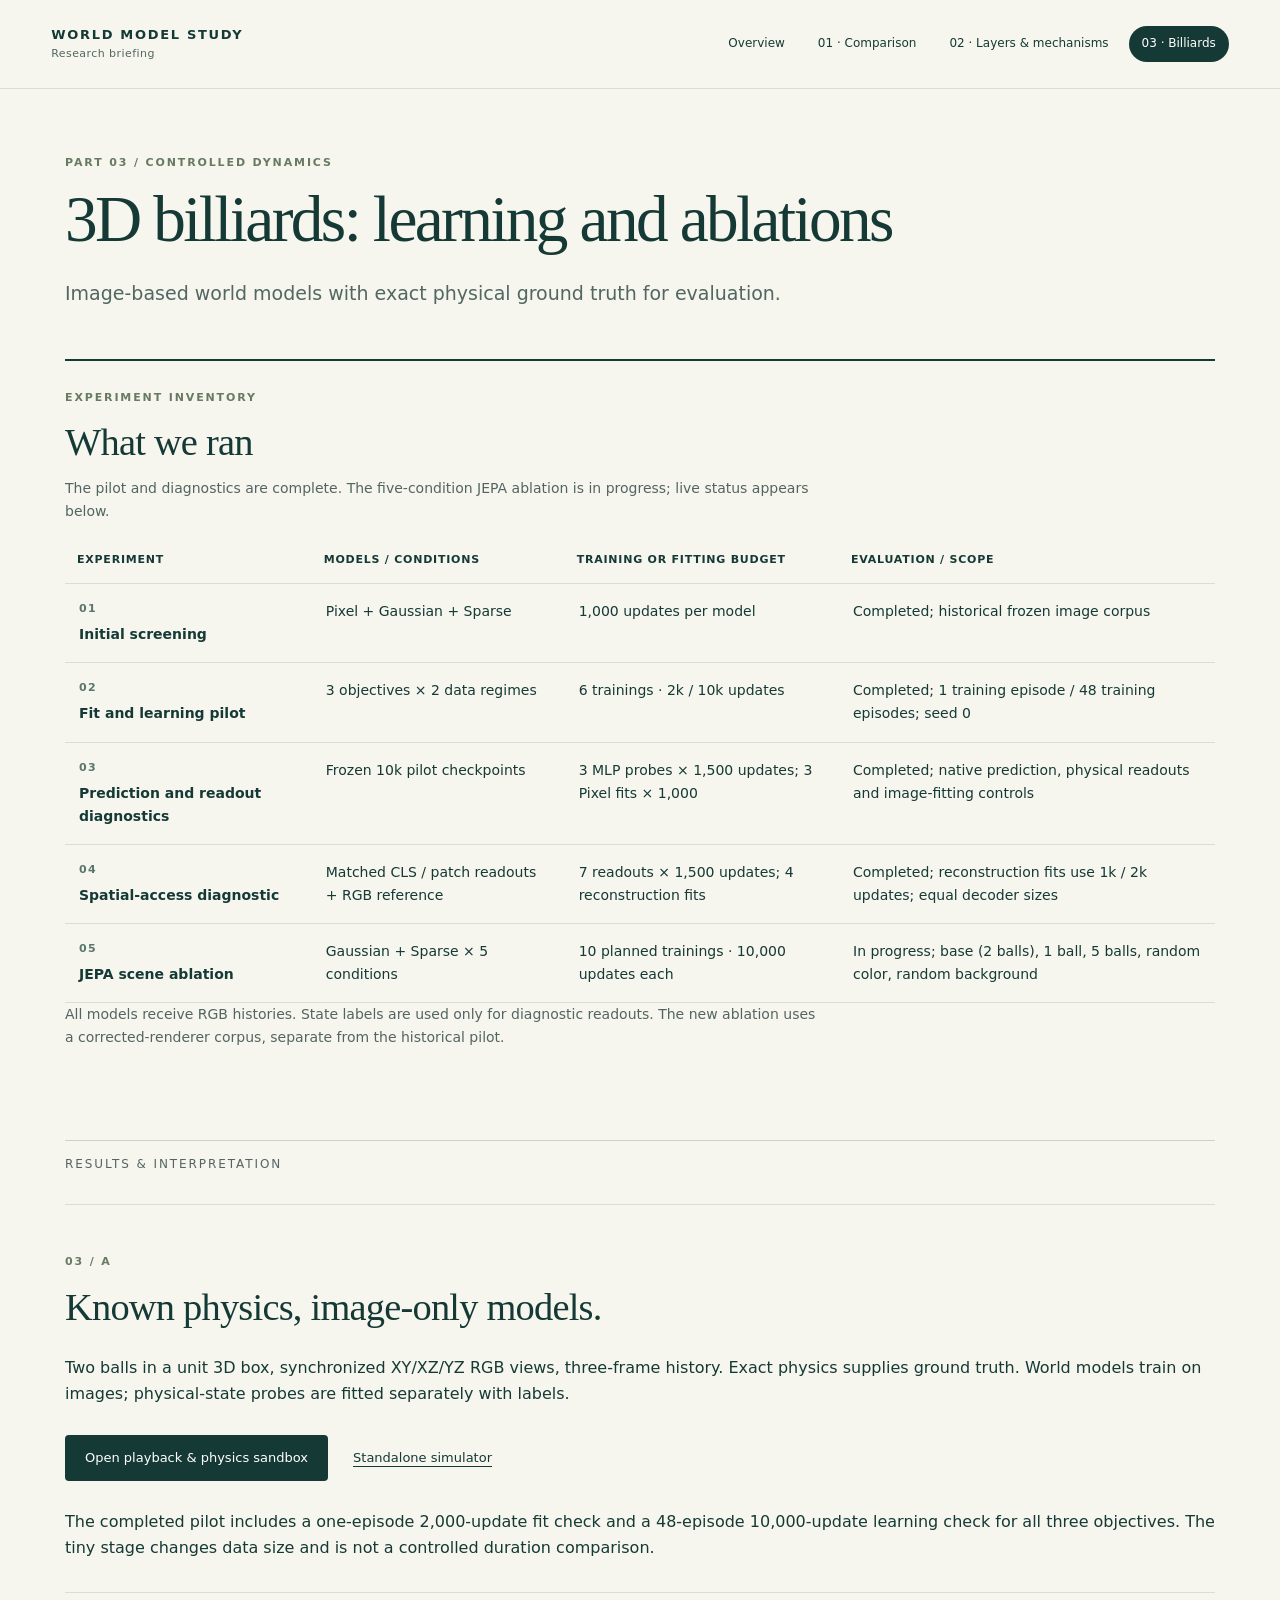
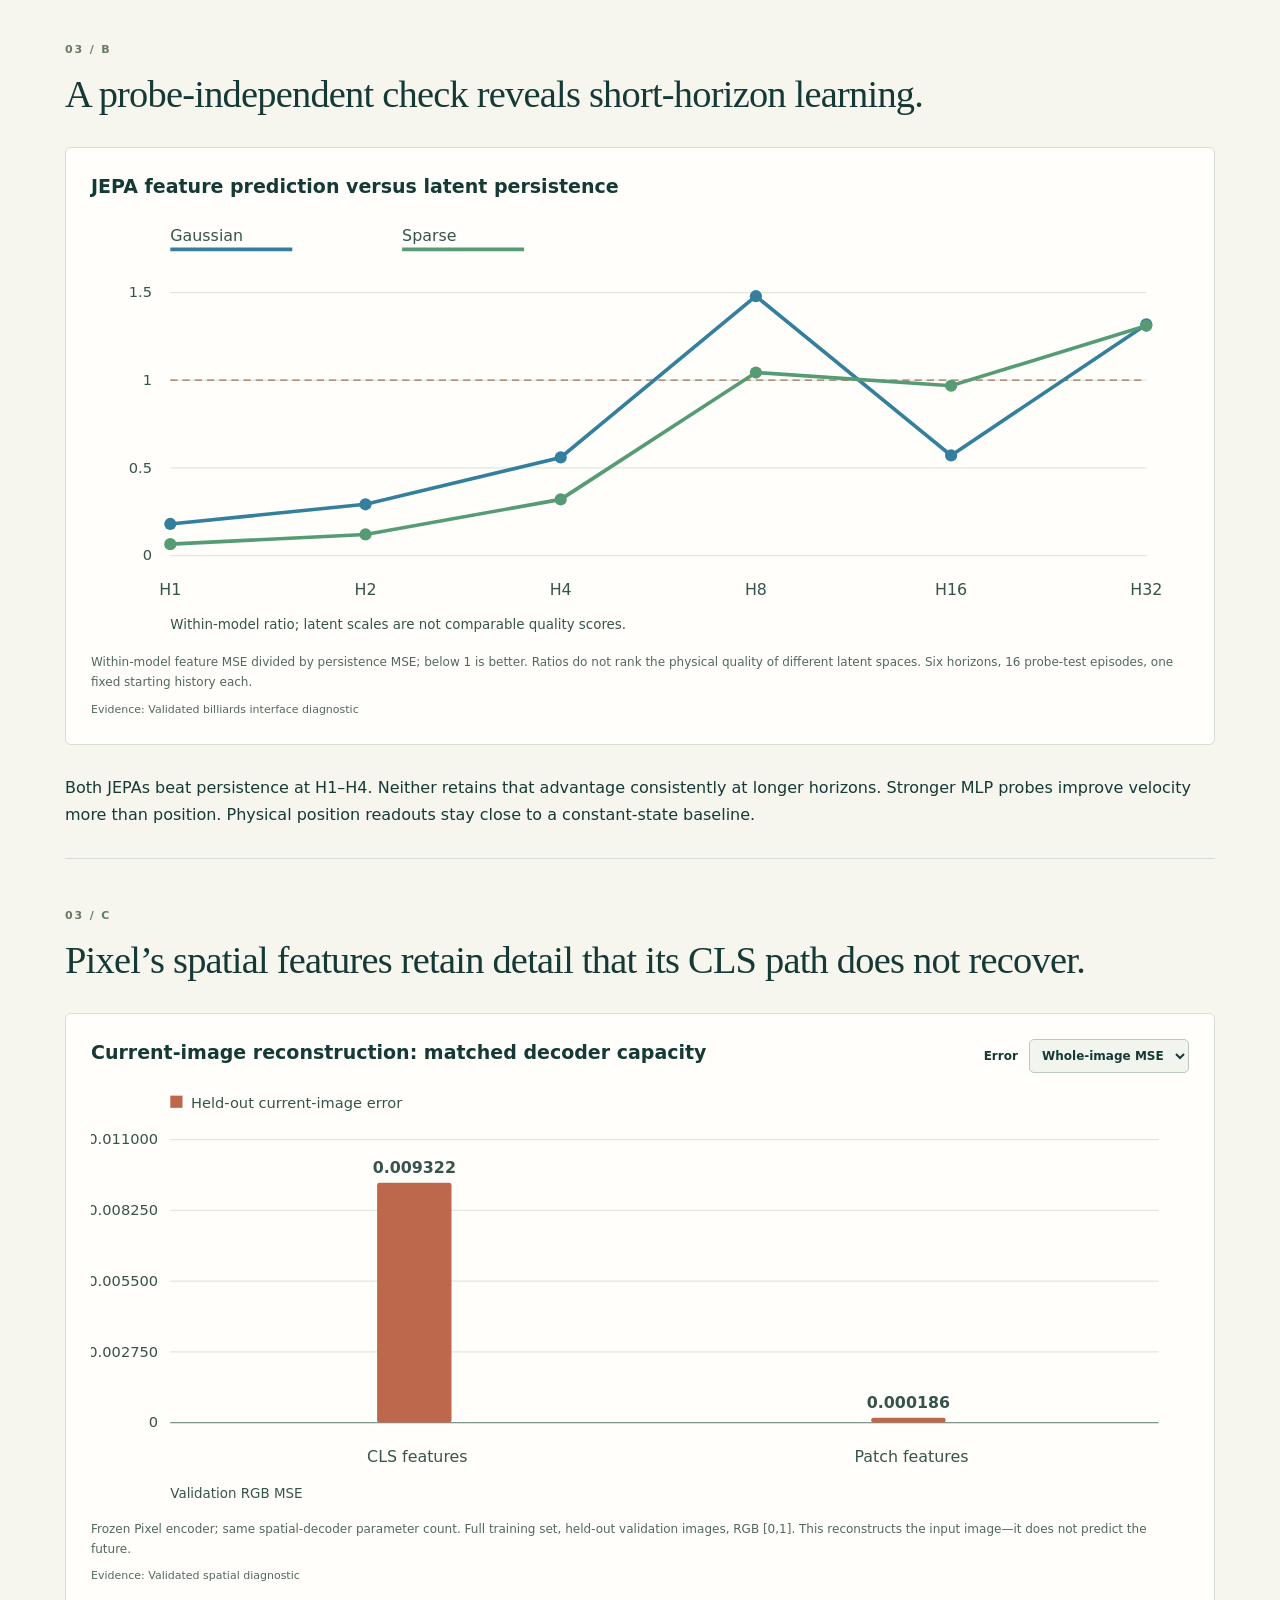
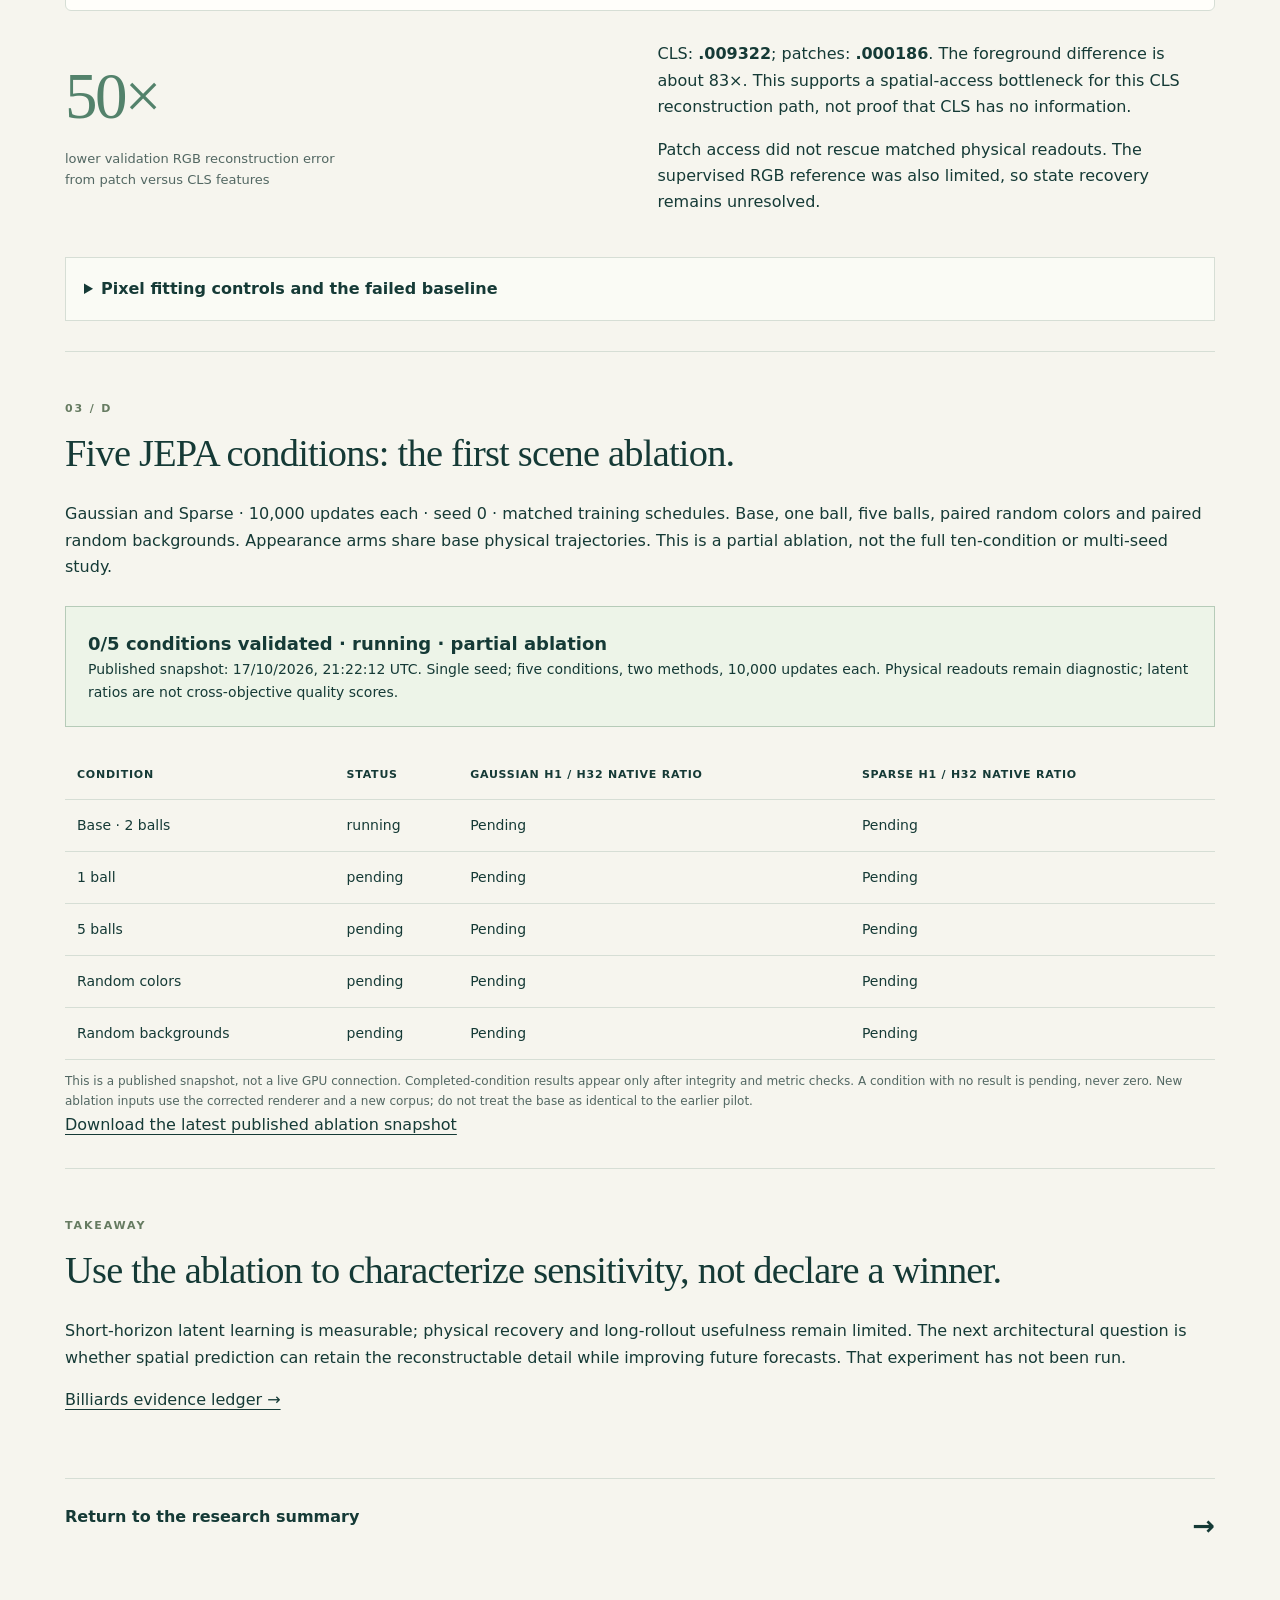
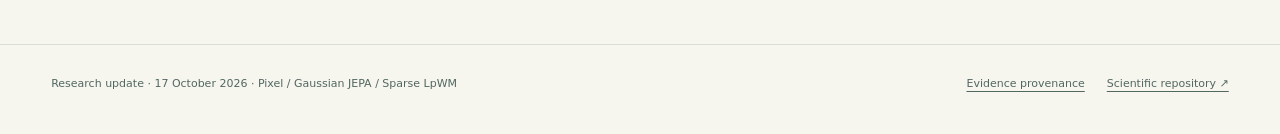
==== billiards.html @ 5312cbe5 "Clarify experiment inventories and open briefing with live physics" ====
<!doctype html><html lang="en"><head><meta charset="utf-8"><meta name="viewport" content="width=device-width,initial-scale=1"><title>3D billiards: learning and ablations · World Models</title><link rel="stylesheet" href="review.css"></head><body data-page="billiards"><a class="skip" href="#main">Skip to content</a><header><a class="wordmark" href="index.html">WORLD MODEL STUDY<span>Research briefing</span></a><nav aria-label="Research chapters"><a data-page="index" href="index.html">Overview</a><a data-page="comparison" href="comparison.html">01 · Comparison</a><a data-page="layers" href="layers.html">02 · Layers & mechanisms</a><a data-page="billiards" href="billiards.html">03 · Billiards</a></nav></header><main id="main"><div class="hero"><p class="eyebrow">Part 03 / controlled dynamics</p><h1>3D billiards: learning and ablations</h1><p class="lead">Image-based world models with exact physical ground truth for evaluation.</p></div><section class="run-inventory" aria-label="Experiment inventory"><p class="eyebrow">Experiment inventory</p><h2>What we ran</h2><p class="inventory-note">The pilot and diagnostics are complete. The five-condition JEPA ablation is in progress; live status appears below.</p><div class="table-wrap"><table><thead><tr><th>Experiment</th><th>Models / conditions</th><th>Training or fitting budget</th><th>Evaluation / scope</th></tr></thead><tbody><tr><th scope="row"><span class="run-number">01</span>Initial screening</th><td>Pixel + Gaussian + Sparse</td><td>1,000 updates per model</td><td>Completed; historical frozen image corpus</td></tr><tr><th scope="row"><span class="run-number">02</span>Fit and learning pilot</th><td>3 objectives × 2 data regimes</td><td>6 trainings · 2k / 10k updates</td><td>Completed; 1 training episode / 48 training episodes; seed 0</td></tr><tr><th scope="row"><span class="run-number">03</span>Prediction and readout diagnostics</th><td>Frozen 10k pilot checkpoints</td><td>3 MLP probes × 1,500 updates; 3 Pixel fits × 1,000</td><td>Completed; native prediction, physical readouts and image-fitting controls</td></tr><tr><th scope="row"><span class="run-number">04</span>Spatial-access diagnostic</th><td>Matched CLS / patch readouts + RGB reference</td><td>7 readouts × 1,500 updates; 4 reconstruction fits</td><td>Completed; reconstruction fits use 1k / 2k updates; equal decoder sizes</td></tr><tr><th scope="row"><span class="run-number">05</span>JEPA scene ablation</th><td>Gaussian + Sparse × 5 conditions</td><td>10 planned trainings · 10,000 updates each</td><td>In progress; base (2 balls), 1 ball, 5 balls, random color, random background</td></tr></tbody></table></div><p class="inventory-note">All models receive RGB histories. State labels are used only for diagnostic readouts. The new ablation uses a corrected-renderer corpus, separate from the historical pilot.</p></section><div class="results-divider"><span>Results & interpretation</span></div><section class="chapter-section"><p class="eyebrow">03 / A</p><h2>Known physics, image-only models.</h2><p>Two balls in a unit 3D box, synchronized XY/XZ/YZ RGB views, three-frame history. Exact physics supplies ground truth. World models train on images; physical-state probes are fitted separately with labels.</p><div class="actions"><a class="button" href="research.html">Open playback & physics sandbox</a><a href="simulator.html">Standalone simulator</a></div><p>The completed pilot includes a one-episode 2,000-update fit check and a 48-episode 10,000-update learning check for all three objectives. The tiny stage changes data size and is not a controlled duration comparison.</p></section><section class="chapter-section"><p class="eyebrow">03 / B</p><h2>A probe-independent check reveals short-horizon learning.</h2><article class="chart-card"><div class="chart-heading"><h3>JEPA feature prediction versus latent persistence</h3></div><div id="native" class="chart" aria-live="polite"></div><p class="caption">Within-model feature MSE divided by persistence MSE; below 1 is better. Ratios do not rank the physical quality of different latent spaces. Six horizons, 16 probe-test episodes, one fixed starting history each.</p><p class="source">Evidence: Validated billiards interface diagnostic</p></article><p>Both JEPAs beat persistence at H1–H4. Neither retains that advantage consistently at longer horizons. Stronger MLP probes improve velocity more than position. Physical position readouts stay close to a constant-state baseline.</p></section><section class="chapter-section"><p class="eyebrow">03 / C</p><h2>Pixel’s spatial features retain detail that its CLS path does not recover.</h2><article class="chart-card"><div class="chart-heading"><h3>Current-image reconstruction: matched decoder capacity</h3><label>Error <select id="recon-metric"><option value="mse">Whole-image MSE</option><option value="foreground_mse">Foreground MSE</option></select></label></div><div id="reconstruction" class="chart" aria-live="polite"></div><p class="caption">Frozen Pixel encoder; same spatial-decoder parameter count. Full training set, held-out validation images, RGB [0,1]. This reconstructs the input image—it does not predict the future.</p><p class="source">Evidence: Validated spatial diagnostic</p></article><div class="split"><div class="stat"><strong>50×</strong><span>lower validation RGB reconstruction error from patch versus CLS features</span></div><div><p>CLS: <strong>.009322</strong>; patches: <strong>.000186</strong>. The foreground difference is about 83×. This supports a spatial-access bottleneck for this CLS reconstruction path, not proof that CLS has no information.</p><p>Patch access did not rescue matched physical readouts. The supervised RGB reference was also limited, so state recovery remains unresolved.</p></div></div><details><summary>Pixel fitting controls and the failed baseline</summary><p>At 10k updates, future-image MSE .009202 is about10.7× persistence (.000864). On16 fixed training windows, further end-to-end fitting reaches .003368, decoder-only .007142, and free-code+decoder .003408; persistence is .000652. Those fitting controls are memorization diagnostics, not held-out improvements.</p></details></section><section class="chapter-section"><p class="eyebrow">03 / D</p><h2>Five JEPA conditions: the first scene ablation.</h2><p>Gaussian and Sparse · 10,000 updates each · seed 0 · matched training schedules. Base, one ball, five balls, paired random colors and paired random backgrounds. Appearance arms share base physical trajectories. This is a partial ablation, not the full ten-condition or multi-seed study.</p><div class="run-status" id="run-status">Loading saved run status…</div><div id="ablation-results"></div><p class="caption">This is a published snapshot, not a live GPU connection. Completed-condition results appear only after integrity and metric checks. A condition with no result is pending, never zero. New ablation inputs use the corrected renderer and a new corpus; do not treat the base as identical to the earlier pilot.</p><a href="results/jepa-priority.json">Download the latest published ablation snapshot</a></section><section class="chapter-section"><p class="eyebrow">Takeaway</p><h2>Use the ablation to characterize sensitivity, not declare a winner.</h2><p>Short-horizon latent learning is measurable; physical recovery and long-rollout usefulness remain limited. The next architectural question is whether spatial prediction can retain the reconstructable detail while improving future forecasts. That experiment has not been run.</p><a href="evidence.html#billiards">Billiards evidence ledger →</a></section><a class="next" href="index.html">Return to the research summary <span>→</span></a></main><footer><p>Research update · 17 October 2026 · Pixel / Gaussian JEPA / Sparse LpWM</p><a href="review-data/provenance.json">Evidence provenance</a><a href="https://github.com/henry550xz/jepa-worldmodel-comparison">Scientific repository ↗</a></footer><script type="module" src="review.mjs"></script></body></html>
---- review.css ----
:root{--paper:#f6f5ee;--ink:#153a36;--muted:#526762;--line:#d6ded5;--pixel:#bd674c;--gaussian:#347f9e;--sparse:#579b75;--card:#fffefa}*{box-sizing:border-box}body{margin:0;background:var(--paper);color:var(--ink);font:16px/1.65 system-ui,-apple-system,BlinkMacSystemFont,"Segoe UI",sans-serif}a{color:inherit;text-underline-offset:4px}header{display:flex;gap:25px;align-items:center;justify-content:space-between;padding:24px max(4vw,20px);border-bottom:1px solid var(--line)}.wordmark{font-size:13px;letter-spacing:.13em;font-weight:800;text-decoration:none}.wordmark span{display:block;font-weight:400;font-size:11px;letter-spacing:.04em;color:var(--muted)}nav{display:flex;gap:7px;flex-wrap:wrap}nav a{font-size:12px;text-decoration:none;border-radius:30px;padding:8px 13px}nav a[aria-current=page]{background:var(--ink);color:white}main{max-width:1220px;margin:auto;padding:0 35px 70px}.hero{padding:65px 0 35px;max-width:1040px}.eyebrow{font-size:11px;font-weight:750;letter-spacing:.17em;text-transform:uppercase;color:#667b61;margin-bottom:12px}h1,h2,h3,p{margin-top:0}h1{font:500 clamp(37px,5.1vw,69px)/1.08 Georgia,serif;letter-spacing:-.04em;margin-bottom:24px}h1 em{font-weight:400;color:#54816a}h2{font:500 clamp(28px,3vw,39px)/1.2 Georgia,serif;letter-spacing:-.02em;margin-bottom:25px}h3{font-size:19px;line-height:1.4}.lead{font-size:19px;color:var(--muted);max-width:820px}.thesis{background:var(--ink);color:#edf3e8;padding:30px 36px;border-radius:5px;display:grid;grid-template-columns:155px 1fr;gap:20px}.thesis span{font-size:11px;text-transform:uppercase;letter-spacing:.14em;padding-top:8px}.thesis p{font:28px/1.35 Georgia,serif;margin:0}.findings,.chapter-grid{display:grid;grid-template-columns:repeat(3,1fr);gap:22px;margin:32px 0}.finding{border-top:2px solid #a7bdab;padding-top:20px}.finding>span{font-size:11px;color:#73927c}.finding h3{margin:12px 0}.finding p{font-size:14px;color:var(--muted)}.chapter-section{padding-top:48px;margin-top:30px;border-top:1px solid var(--line)}.chapter-card{display:flex;flex-direction:column;text-decoration:none;padding:26px;border:1px solid var(--line);background:var(--card);border-radius:5px;transition:transform .15s}.chapter-card:hover{transform:translateY(-4px);border-color:#85a68c}.chapter-card b{font:42px Georgia,serif;color:#9ab09b;margin-bottom:22px}.chapter-card p{font-size:14px;color:var(--muted)}.chapter-card span{font-size:12px;font-weight:650;margin-top:auto}.split{display:grid;grid-template-columns:1fr 1fr;gap:35px}.split>div{min-width:0}.chart-card{margin:30px 0;padding:25px;background:var(--card);border:1px solid var(--line);border-radius:6px}.chart-heading{display:flex;gap:20px;justify-content:space-between;align-items:flex-start;flex-wrap:wrap}.chart-heading h3{margin-bottom:15px;max-width:650px}.chart{width:100%;overflow:auto}.chart svg{display:block;width:100%;min-width:480px;height:auto}.chart svg text{font-family:system-ui,sans-serif;fill:#36544c}.chart svg .grid{stroke:#e2e7df;stroke-width:1}.caption,figcaption{font-size:12px;color:var(--muted);margin:12px 0 0}.source{font-size:11px;color:var(--muted);margin:8px 0 0}label{font-size:12px;font-weight:600}select{font:inherit;background:#f1f5ee;border:1px solid #bacbbd;border-radius:5px;padding:8px;max-width:100%;margin-left:7px;color:var(--ink)}.boundary{padding:20px 23px;background:#eeeee0;border-left:3px solid #b8a06d;font-size:14px;margin:25px 0}.table-wrap{overflow:auto}table{width:100%;border-collapse:collapse;font-size:14px}th,td{padding:14px 12px;border-bottom:1px solid var(--line);text-align:left;vertical-align:top}th{font-size:11px;text-transform:uppercase;letter-spacing:.07em}.stat{padding:20px 0}.stat strong{display:block;font:65px/1.1 Georgia,serif;letter-spacing:-.04em;color:#53826b}.stat span{display:block;font-size:13px;color:var(--muted);max-width:280px;margin-top:15px}.actions{display:flex;gap:25px;flex-wrap:wrap;align-items:center;margin:28px 0;font-size:13px}.button{background:var(--ink);color:white;padding:12px 20px;border-radius:4px;text-decoration:none}figure{margin:25px 0}figure img{max-width:100%;height:auto;background:white;border:1px solid var(--line)}details{margin:25px 0;border:1px solid var(--line);padding:18px;background:#fafbf5}summary{cursor:pointer;font-weight:650}details p{margin:16px 0 0}.run-status{padding:22px;border:1px solid #b6cbb8;background:#edf4e8;margin:25px 0;font-size:14px}.run-status strong{display:block;font-size:18px}.next{margin-top:65px;padding:25px 0;border-top:1px solid var(--line);display:flex;justify-content:space-between;text-decoration:none;font-weight:650}.next span{font-size:27px}footer{padding:30px max(4vw,20px);border-top:1px solid var(--line);display:flex;flex-wrap:wrap;gap:22px;font-size:11px;color:var(--muted)}footer p{margin-right:auto}.skip{position:absolute;left:-1000px}.skip:focus{left:10px;top:10px;background:white;padding:10px;z-index:5}:focus-visible{outline:3px solid #d79d51;outline-offset:4px}.script{max-width:850px}.script blockquote{font:20px/1.7 Georgia,serif;margin:22px 0;padding:18px 28px;border-left:3px solid #8faf99;background:#fffefa}.script .cue{font:13px system-ui;color:#596f61}.badge{display:inline-block;padding:3px 9px;background:#e5ebdf;border-radius:12px;font-size:11px;margin:3px}.source-list li{margin:14px 0}.empty{color:var(--muted);font-style:italic}.figure-select{display:block}.figure-select select{display:block;margin:10px 0}code{font-size:12px;overflow-wrap:anywhere}@media(max-width:760px){header{align-items:flex-start;flex-direction:column;gap:15px}main{padding:0 19px 40px}.hero{padding-top:38px}.findings,.chapter-grid,.split{grid-template-columns:1fr}.thesis{grid-template-columns:1fr;padding:23px;gap:10px}.thesis p{font-size:25px}.chart-card{padding:15px}.chart-heading{gap:6px}.chapter-section{padding-top:35px;margin-top:25px}nav{gap:2px}nav a{padding:7px 9px;font-size:11px}.lead{font-size:17px}footer{gap:15px}h1 br{display:none}}@media print{header nav,.actions,.next,footer,.skip{display:none}body{background:white}main{max-width:none;padding:0}.hero{padding:20px 0}.chapter-section{break-inside:avoid}.chart-card{break-inside:avoid}.chart svg{min-width:0}.script{max-width:none}a{text-decoration:none}.script blockquote{font-size:16px}details{display:block}}
.source-list{padding-left:22px}.source-list li,.source-list p,.source-list code{overflow-wrap:anywhere;word-break:normal}main,section,article{min-width:0}

/* Concise experiment inventory, before scientific interpretation. */
.run-inventory{margin:0 0 48px;padding:28px 0;border-top:2px solid var(--ink,#173b38)}
.run-inventory h2{margin:6px 0 12px}.inventory-note{font-size:14px;color:#536562;max-width:85ch}
.run-inventory table{font-size:14px;min-width:760px}.run-inventory tbody th{font-weight:600;text-align:left;min-width:170px;padding:16px 14px;vertical-align:top}
.run-inventory td{vertical-align:top;padding:16px 14px}.run-number{display:block;font-size:11px;letter-spacing:.12em;color:#59766d;margin-bottom:5px}
.results-divider{border-top:1px solid #c7d3cd;padding-top:14px;font-size:12px;letter-spacing:.16em;text-transform:uppercase;color:#536562}
.hero{padding-bottom:30px}.chapter-card h3{font-size:26px}

.landing-hero{padding:26px 0 18px}.landing-hero h1{font-size:clamp(30px,4vw,48px);margin:8px 0}.landing-hero .lead{margin-bottom:0;font-size:16px}.live-demo{border:1px solid var(--line);border-radius:8px;overflow:hidden}.live-caption{display:flex;align-items:center;flex-wrap:wrap;gap:10px 22px;padding:12px 16px;font-size:12px}.live-caption span{color:var(--muted)}.live-caption a{margin-left:auto}.live-demo iframe{display:block;width:100%;height:485px;border:0}.run-inventory tbody th{text-transform:none;letter-spacing:normal;font-size:14px}@media(max-width:760px){.landing-hero{padding-top:18px}.live-demo iframe{height:445px}.live-caption a{margin-left:0}.landing-hero .eyebrow{margin:0}}
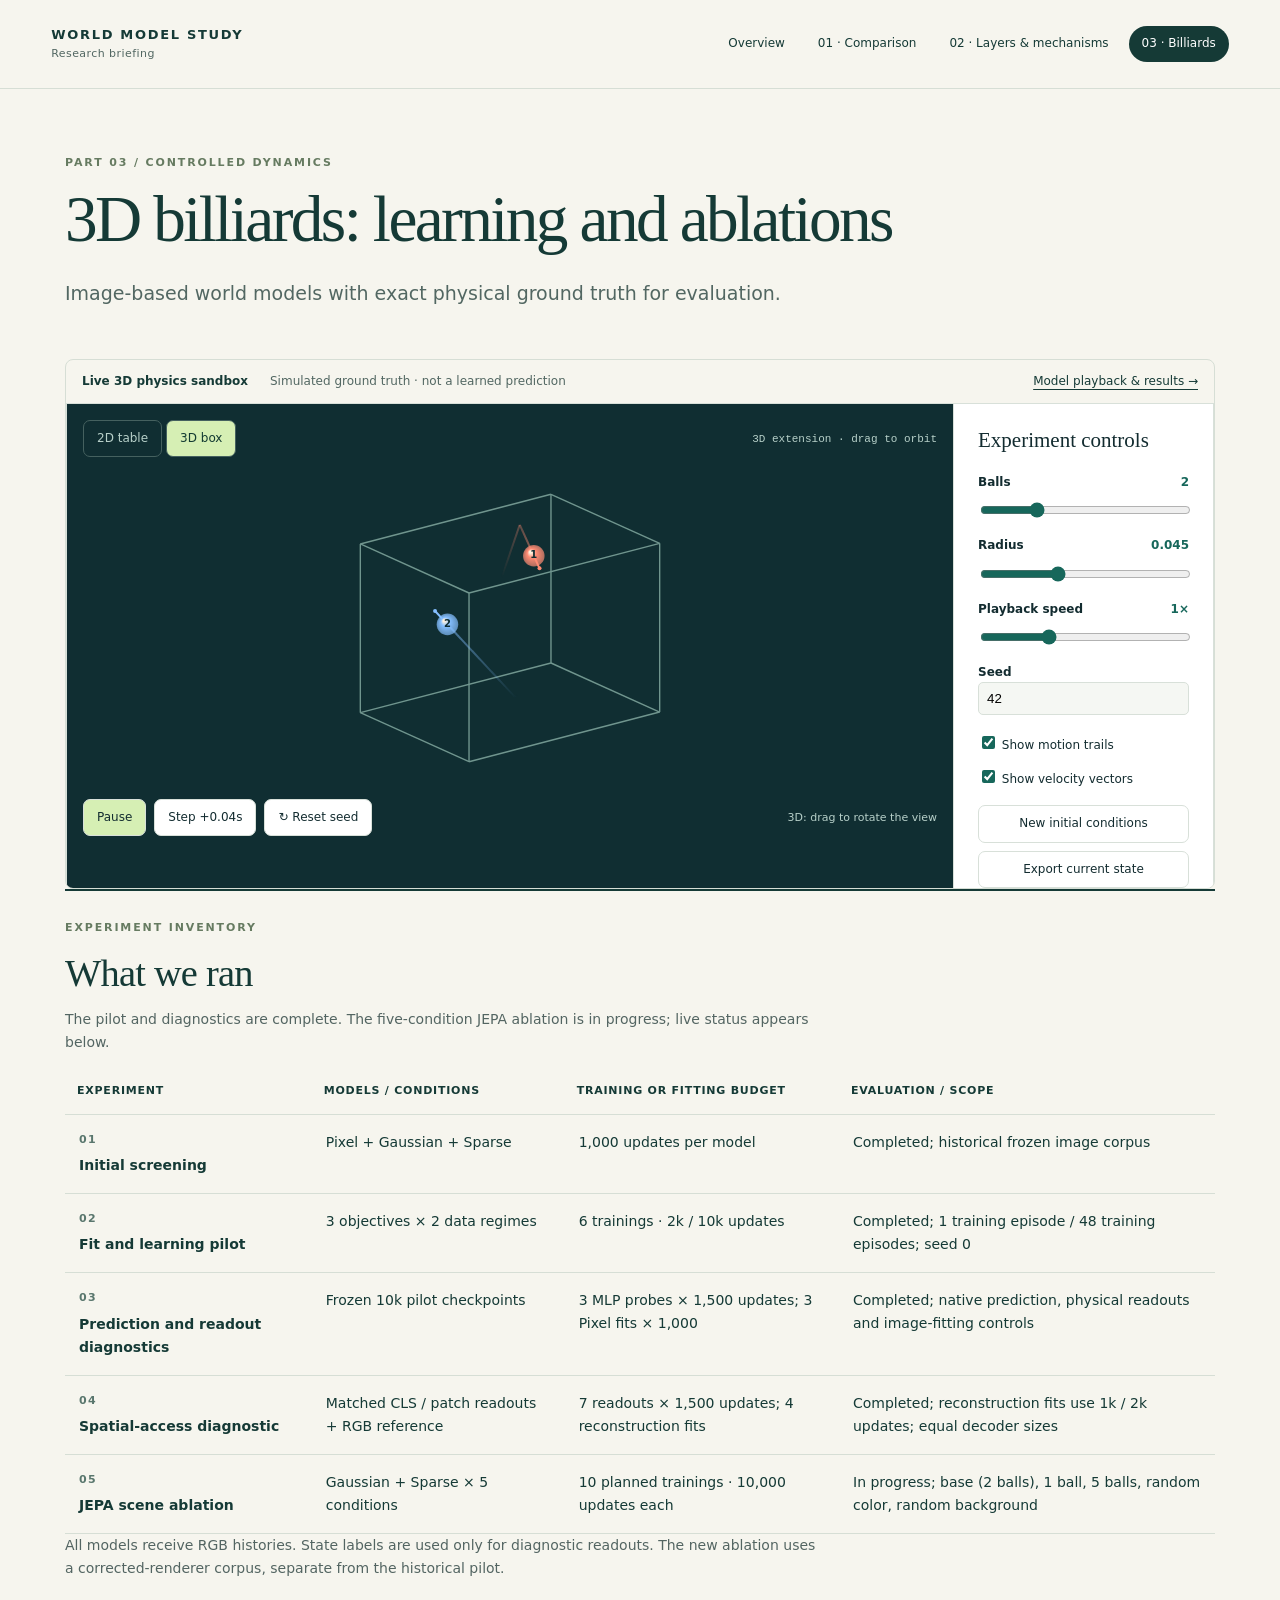
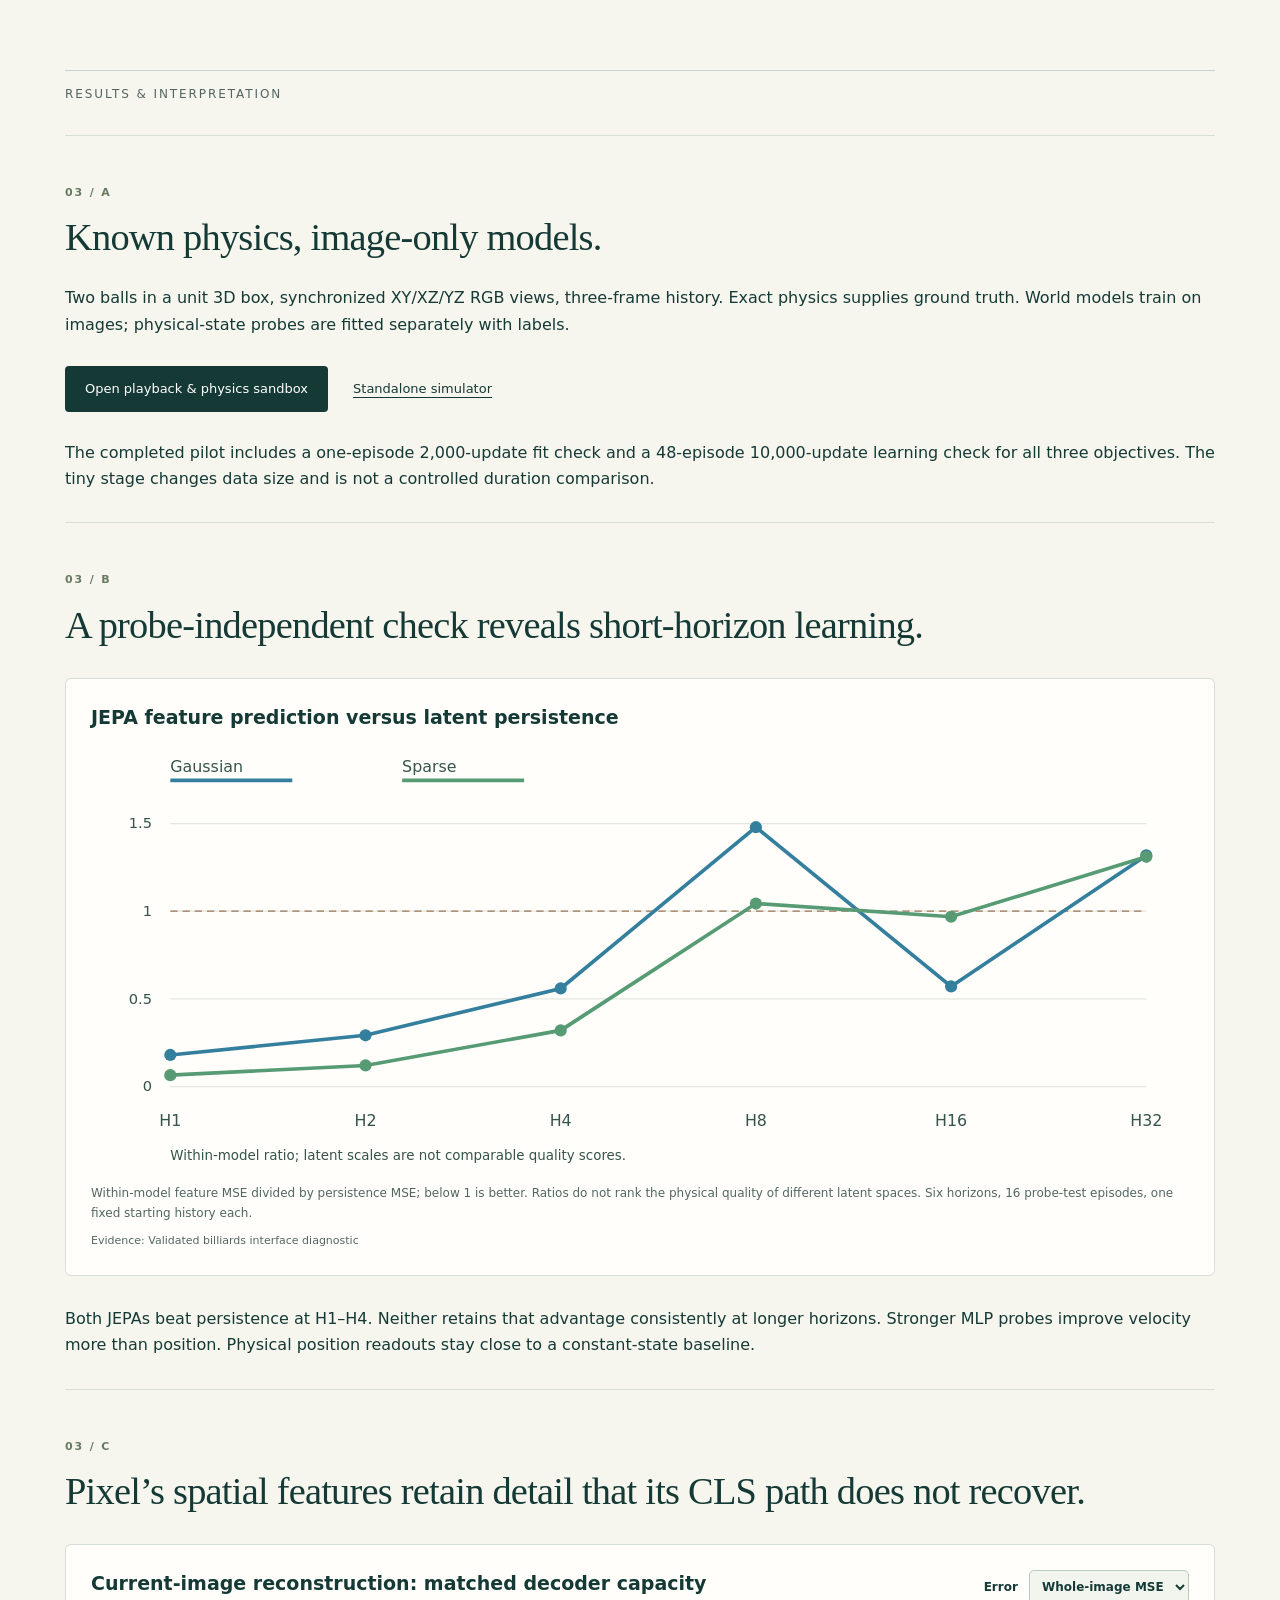
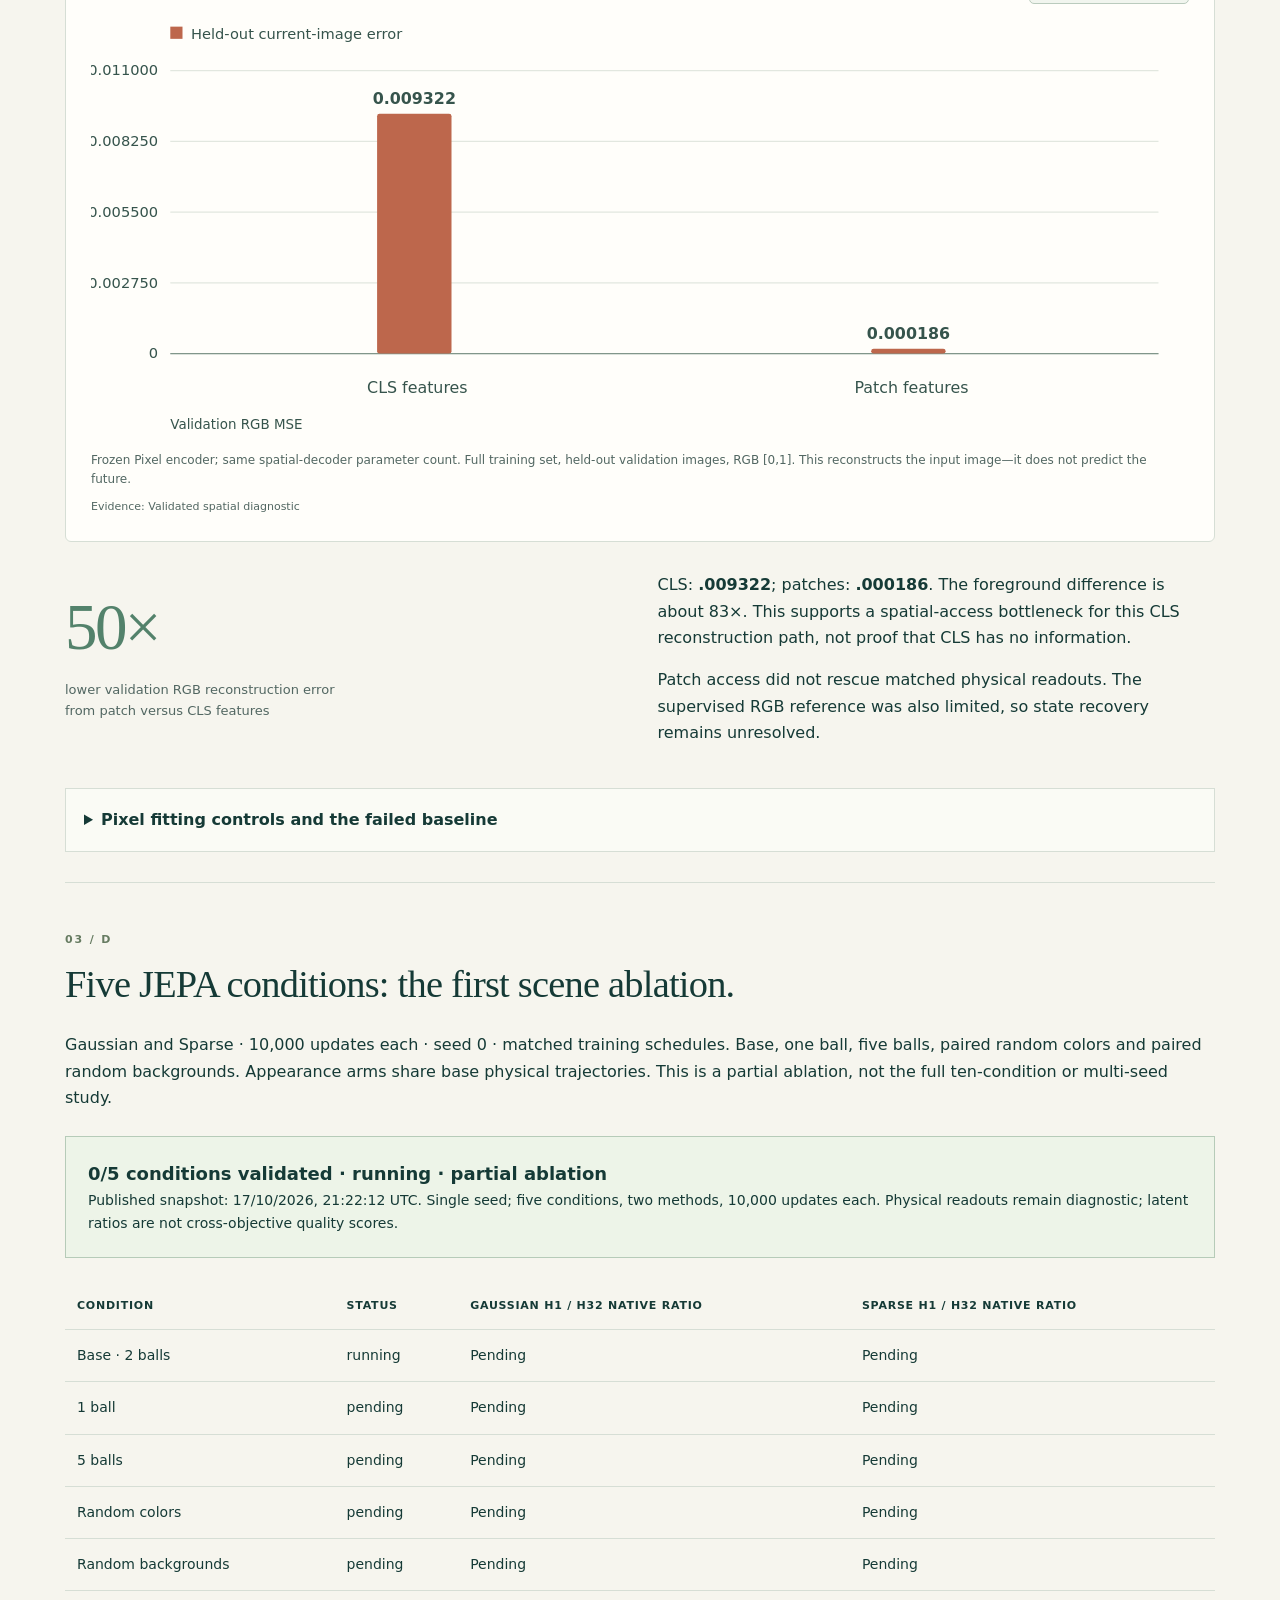
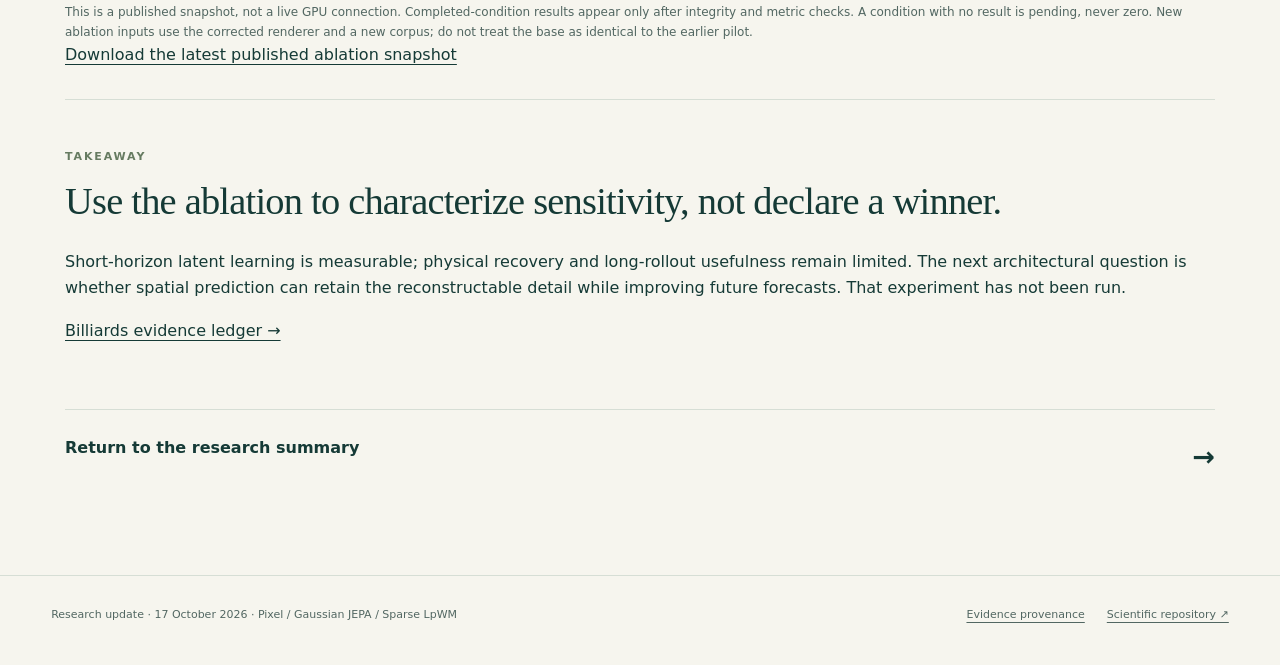
==== commit b3a21fc7: "Move live physics from cover to billiards chapter" ====
--- a/billiards.html
+++ b/billiards.html
@@ -1 +1 @@
-<!doctype html><html lang="en"><head><meta charset="utf-8"><meta name="viewport" content="width=device-width,initial-scale=1"><title>3D billiards: learning and ablations · World Models</title><link rel="stylesheet" href="review.css"></head><body data-page="billiards"><a class="skip" href="#main">Skip to content</a><header><a class="wordmark" href="index.html">WORLD MODEL STUDY<span>Research briefing</span></a><nav aria-label="Research chapters"><a data-page="index" href="index.html">Overview</a><a data-page="comparison" href="comparison.html">01 · Comparison</a><a data-page="layers" href="layers.html">02 · Layers & mechanisms</a><a data-page="billiards" href="billiards.html">03 · Billiards</a></nav></header><main id="main"><div class="hero"><p class="eyebrow">Part 03 / controlled dynamics</p><h1>3D billiards: learning and ablations</h1><p class="lead">Image-based world models with exact physical ground truth for evaluation.</p></div><section class="run-inventory" aria-label="Experiment inventory"><p class="eyebrow">Experiment inventory</p><h2>What we ran</h2><p class="inventory-note">The pilot and diagnostics are complete. The five-condition JEPA ablation is in progress; live status appears below.</p><div class="table-wrap"><table><thead><tr><th>Experiment</th><th>Models / conditions</th><th>Training or fitting budget</th><th>Evaluation / scope</th></tr></thead><tbody><tr><th scope="row"><span class="run-number">01</span>Initial screening</th><td>Pixel + Gaussian + Sparse</td><td>1,000 updates per model</td><td>Completed; historical frozen image corpus</td></tr><tr><th scope="row"><span class="run-number">02</span>Fit and learning pilot</th><td>3 objectives × 2 data regimes</td><td>6 trainings · 2k / 10k updates</td><td>Completed; 1 training episode / 48 training episodes; seed 0</td></tr><tr><th scope="row"><span class="run-number">03</span>Prediction and readout diagnostics</th><td>Frozen 10k pilot checkpoints</td><td>3 MLP probes × 1,500 updates; 3 Pixel fits × 1,000</td><td>Completed; native prediction, physical readouts and image-fitting controls</td></tr><tr><th scope="row"><span class="run-number">04</span>Spatial-access diagnostic</th><td>Matched CLS / patch readouts + RGB reference</td><td>7 readouts × 1,500 updates; 4 reconstruction fits</td><td>Completed; reconstruction fits use 1k / 2k updates; equal decoder sizes</td></tr><tr><th scope="row"><span class="run-number">05</span>JEPA scene ablation</th><td>Gaussian + Sparse × 5 conditions</td><td>10 planned trainings · 10,000 updates each</td><td>In progress; base (2 balls), 1 ball, 5 balls, random color, random background</td></tr></tbody></table></div><p class="inventory-note">All models receive RGB histories. State labels are used only for diagnostic readouts. The new ablation uses a corrected-renderer corpus, separate from the historical pilot.</p></section><div class="results-divider"><span>Results & interpretation</span></div><section class="chapter-section"><p class="eyebrow">03 / A</p><h2>Known physics, image-only models.</h2><p>Two balls in a unit 3D box, synchronized XY/XZ/YZ RGB views, three-frame history. Exact physics supplies ground truth. World models train on images; physical-state probes are fitted separately with labels.</p><div class="actions"><a class="button" href="research.html">Open playback & physics sandbox</a><a href="simulator.html">Standalone simulator</a></div><p>The completed pilot includes a one-episode 2,000-update fit check and a 48-episode 10,000-update learning check for all three objectives. The tiny stage changes data size and is not a controlled duration comparison.</p></section><section class="chapter-section"><p class="eyebrow">03 / B</p><h2>A probe-independent check reveals short-horizon learning.</h2><article class="chart-card"><div class="chart-heading"><h3>JEPA feature prediction versus latent persistence</h3></div><div id="native" class="chart" aria-live="polite"></div><p class="caption">Within-model feature MSE divided by persistence MSE; below 1 is better. Ratios do not rank the physical quality of different latent spaces. Six horizons, 16 probe-test episodes, one fixed starting history each.</p><p class="source">Evidence: Validated billiards interface diagnostic</p></article><p>Both JEPAs beat persistence at H1–H4. Neither retains that advantage consistently at longer horizons. Stronger MLP probes improve velocity more than position. Physical position readouts stay close to a constant-state baseline.</p></section><section class="chapter-section"><p class="eyebrow">03 / C</p><h2>Pixel’s spatial features retain detail that its CLS path does not recover.</h2><article class="chart-card"><div class="chart-heading"><h3>Current-image reconstruction: matched decoder capacity</h3><label>Error <select id="recon-metric"><option value="mse">Whole-image MSE</option><option value="foreground_mse">Foreground MSE</option></select></label></div><div id="reconstruction" class="chart" aria-live="polite"></div><p class="caption">Frozen Pixel encoder; same spatial-decoder parameter count. Full training set, held-out validation images, RGB [0,1]. This reconstructs the input image—it does not predict the future.</p><p class="source">Evidence: Validated spatial diagnostic</p></article><div class="split"><div class="stat"><strong>50×</strong><span>lower validation RGB reconstruction error from patch versus CLS features</span></div><div><p>CLS: <strong>.009322</strong>; patches: <strong>.000186</strong>. The foreground difference is about 83×. This supports a spatial-access bottleneck for this CLS reconstruction path, not proof that CLS has no information.</p><p>Patch access did not rescue matched physical readouts. The supervised RGB reference was also limited, so state recovery remains unresolved.</p></div></div><details><summary>Pixel fitting controls and the failed baseline</summary><p>At 10k updates, future-image MSE .009202 is about10.7× persistence (.000864). On16 fixed training windows, further end-to-end fitting reaches .003368, decoder-only .007142, and free-code+decoder .003408; persistence is .000652. Those fitting controls are memorization diagnostics, not held-out improvements.</p></details></section><section class="chapter-section"><p class="eyebrow">03 / D</p><h2>Five JEPA conditions: the first scene ablation.</h2><p>Gaussian and Sparse · 10,000 updates each · seed 0 · matched training schedules. Base, one ball, five balls, paired random colors and paired random backgrounds. Appearance arms share base physical trajectories. This is a partial ablation, not the full ten-condition or multi-seed study.</p><div class="run-status" id="run-status">Loading saved run status…</div><div id="ablation-results"></div><p class="caption">This is a published snapshot, not a live GPU connection. Completed-condition results appear only after integrity and metric checks. A condition with no result is pending, never zero. New ablation inputs use the corrected renderer and a new corpus; do not treat the base as identical to the earlier pilot.</p><a href="results/jepa-priority.json">Download the latest published ablation snapshot</a></section><section class="chapter-section"><p class="eyebrow">Takeaway</p><h2>Use the ablation to characterize sensitivity, not declare a winner.</h2><p>Short-horizon latent learning is measurable; physical recovery and long-rollout usefulness remain limited. The next architectural question is whether spatial prediction can retain the reconstructable detail while improving future forecasts. That experiment has not been run.</p><a href="evidence.html#billiards">Billiards evidence ledger →</a></section><a class="next" href="index.html">Return to the research summary <span>→</span></a></main><footer><p>Research update · 17 October 2026 · Pixel / Gaussian JEPA / Sparse LpWM</p><a href="review-data/provenance.json">Evidence provenance</a><a href="https://github.com/henry550xz/jepa-worldmodel-comparison">Scientific repository ↗</a></footer><script type="module" src="review.mjs"></script></body></html>+<!doctype html><html lang="en"><head><meta charset="utf-8"><meta name="viewport" content="width=device-width,initial-scale=1"><title>3D billiards: learning and ablations · World Models</title><link rel="stylesheet" href="review.css"></head><body data-page="billiards"><a class="skip" href="#main">Skip to content</a><header><a class="wordmark" href="index.html">WORLD MODEL STUDY<span>Research briefing</span></a><nav aria-label="Research chapters"><a data-page="index" href="index.html">Overview</a><a data-page="comparison" href="comparison.html">01 · Comparison</a><a data-page="layers" href="layers.html">02 · Layers & mechanisms</a><a data-page="billiards" href="billiards.html">03 · Billiards</a></nav></header><main id="main"><div class="hero"><p class="eyebrow">Part 03 / controlled dynamics</p><h1>3D billiards: learning and ablations</h1><p class="lead">Image-based world models with exact physical ground truth for evaluation.</p></div><section class="live-demo" aria-label="Live physics sandbox"><div class="live-caption"><strong>Live 3D physics sandbox</strong><span>Simulated ground truth · not a learned prediction</span><a href="research.html">Model playback & results →</a></div><iframe src="simulator.html?embed=1" title="Interactive 3D billiards physics sandbox" loading="eager"></iframe></section><section class="run-inventory" aria-label="Experiment inventory"><p class="eyebrow">Experiment inventory</p><h2>What we ran</h2><p class="inventory-note">The pilot and diagnostics are complete. The five-condition JEPA ablation is in progress; live status appears below.</p><div class="table-wrap"><table><thead><tr><th>Experiment</th><th>Models / conditions</th><th>Training or fitting budget</th><th>Evaluation / scope</th></tr></thead><tbody><tr><th scope="row"><span class="run-number">01</span>Initial screening</th><td>Pixel + Gaussian + Sparse</td><td>1,000 updates per model</td><td>Completed; historical frozen image corpus</td></tr><tr><th scope="row"><span class="run-number">02</span>Fit and learning pilot</th><td>3 objectives × 2 data regimes</td><td>6 trainings · 2k / 10k updates</td><td>Completed; 1 training episode / 48 training episodes; seed 0</td></tr><tr><th scope="row"><span class="run-number">03</span>Prediction and readout diagnostics</th><td>Frozen 10k pilot checkpoints</td><td>3 MLP probes × 1,500 updates; 3 Pixel fits × 1,000</td><td>Completed; native prediction, physical readouts and image-fitting controls</td></tr><tr><th scope="row"><span class="run-number">04</span>Spatial-access diagnostic</th><td>Matched CLS / patch readouts + RGB reference</td><td>7 readouts × 1,500 updates; 4 reconstruction fits</td><td>Completed; reconstruction fits use 1k / 2k updates; equal decoder sizes</td></tr><tr><th scope="row"><span class="run-number">05</span>JEPA scene ablation</th><td>Gaussian + Sparse × 5 conditions</td><td>10 planned trainings · 10,000 updates each</td><td>In progress; base (2 balls), 1 ball, 5 balls, random color, random background</td></tr></tbody></table></div><p class="inventory-note">All models receive RGB histories. State labels are used only for diagnostic readouts. The new ablation uses a corrected-renderer corpus, separate from the historical pilot.</p></section><div class="results-divider"><span>Results & interpretation</span></div><section class="chapter-section"><p class="eyebrow">03 / A</p><h2>Known physics, image-only models.</h2><p>Two balls in a unit 3D box, synchronized XY/XZ/YZ RGB views, three-frame history. Exact physics supplies ground truth. World models train on images; physical-state probes are fitted separately with labels.</p><div class="actions"><a class="button" href="research.html">Open playback & physics sandbox</a><a href="simulator.html">Standalone simulator</a></div><p>The completed pilot includes a one-episode 2,000-update fit check and a 48-episode 10,000-update learning check for all three objectives. The tiny stage changes data size and is not a controlled duration comparison.</p></section><section class="chapter-section"><p class="eyebrow">03 / B</p><h2>A probe-independent check reveals short-horizon learning.</h2><article class="chart-card"><div class="chart-heading"><h3>JEPA feature prediction versus latent persistence</h3></div><div id="native" class="chart" aria-live="polite"></div><p class="caption">Within-model feature MSE divided by persistence MSE; below 1 is better. Ratios do not rank the physical quality of different latent spaces. Six horizons, 16 probe-test episodes, one fixed starting history each.</p><p class="source">Evidence: Validated billiards interface diagnostic</p></article><p>Both JEPAs beat persistence at H1–H4. Neither retains that advantage consistently at longer horizons. Stronger MLP probes improve velocity more than position. Physical position readouts stay close to a constant-state baseline.</p></section><section class="chapter-section"><p class="eyebrow">03 / C</p><h2>Pixel’s spatial features retain detail that its CLS path does not recover.</h2><article class="chart-card"><div class="chart-heading"><h3>Current-image reconstruction: matched decoder capacity</h3><label>Error <select id="recon-metric"><option value="mse">Whole-image MSE</option><option value="foreground_mse">Foreground MSE</option></select></label></div><div id="reconstruction" class="chart" aria-live="polite"></div><p class="caption">Frozen Pixel encoder; same spatial-decoder parameter count. Full training set, held-out validation images, RGB [0,1]. This reconstructs the input image—it does not predict the future.</p><p class="source">Evidence: Validated spatial diagnostic</p></article><div class="split"><div class="stat"><strong>50×</strong><span>lower validation RGB reconstruction error from patch versus CLS features</span></div><div><p>CLS: <strong>.009322</strong>; patches: <strong>.000186</strong>. The foreground difference is about 83×. This supports a spatial-access bottleneck for this CLS reconstruction path, not proof that CLS has no information.</p><p>Patch access did not rescue matched physical readouts. The supervised RGB reference was also limited, so state recovery remains unresolved.</p></div></div><details><summary>Pixel fitting controls and the failed baseline</summary><p>At 10k updates, future-image MSE .009202 is about10.7× persistence (.000864). On16 fixed training windows, further end-to-end fitting reaches .003368, decoder-only .007142, and free-code+decoder .003408; persistence is .000652. Those fitting controls are memorization diagnostics, not held-out improvements.</p></details></section><section class="chapter-section"><p class="eyebrow">03 / D</p><h2>Five JEPA conditions: the first scene ablation.</h2><p>Gaussian and Sparse · 10,000 updates each · seed 0 · matched training schedules. Base, one ball, five balls, paired random colors and paired random backgrounds. Appearance arms share base physical trajectories. This is a partial ablation, not the full ten-condition or multi-seed study.</p><div class="run-status" id="run-status">Loading saved run status…</div><div id="ablation-results"></div><p class="caption">This is a published snapshot, not a live GPU connection. Completed-condition results appear only after integrity and metric checks. A condition with no result is pending, never zero. New ablation inputs use the corrected renderer and a new corpus; do not treat the base as identical to the earlier pilot.</p><a href="results/jepa-priority.json">Download the latest published ablation snapshot</a></section><section class="chapter-section"><p class="eyebrow">Takeaway</p><h2>Use the ablation to characterize sensitivity, not declare a winner.</h2><p>Short-horizon latent learning is measurable; physical recovery and long-rollout usefulness remain limited. The next architectural question is whether spatial prediction can retain the reconstructable detail while improving future forecasts. That experiment has not been run.</p><a href="evidence.html#billiards">Billiards evidence ledger →</a></section><a class="next" href="index.html">Return to the research summary <span>→</span></a></main><footer><p>Research update · 17 October 2026 · Pixel / Gaussian JEPA / Sparse LpWM</p><a href="review-data/provenance.json">Evidence provenance</a><a href="https://github.com/henry550xz/jepa-worldmodel-comparison">Scientific repository ↗</a></footer><script type="module" src="review.mjs"></script></body></html>
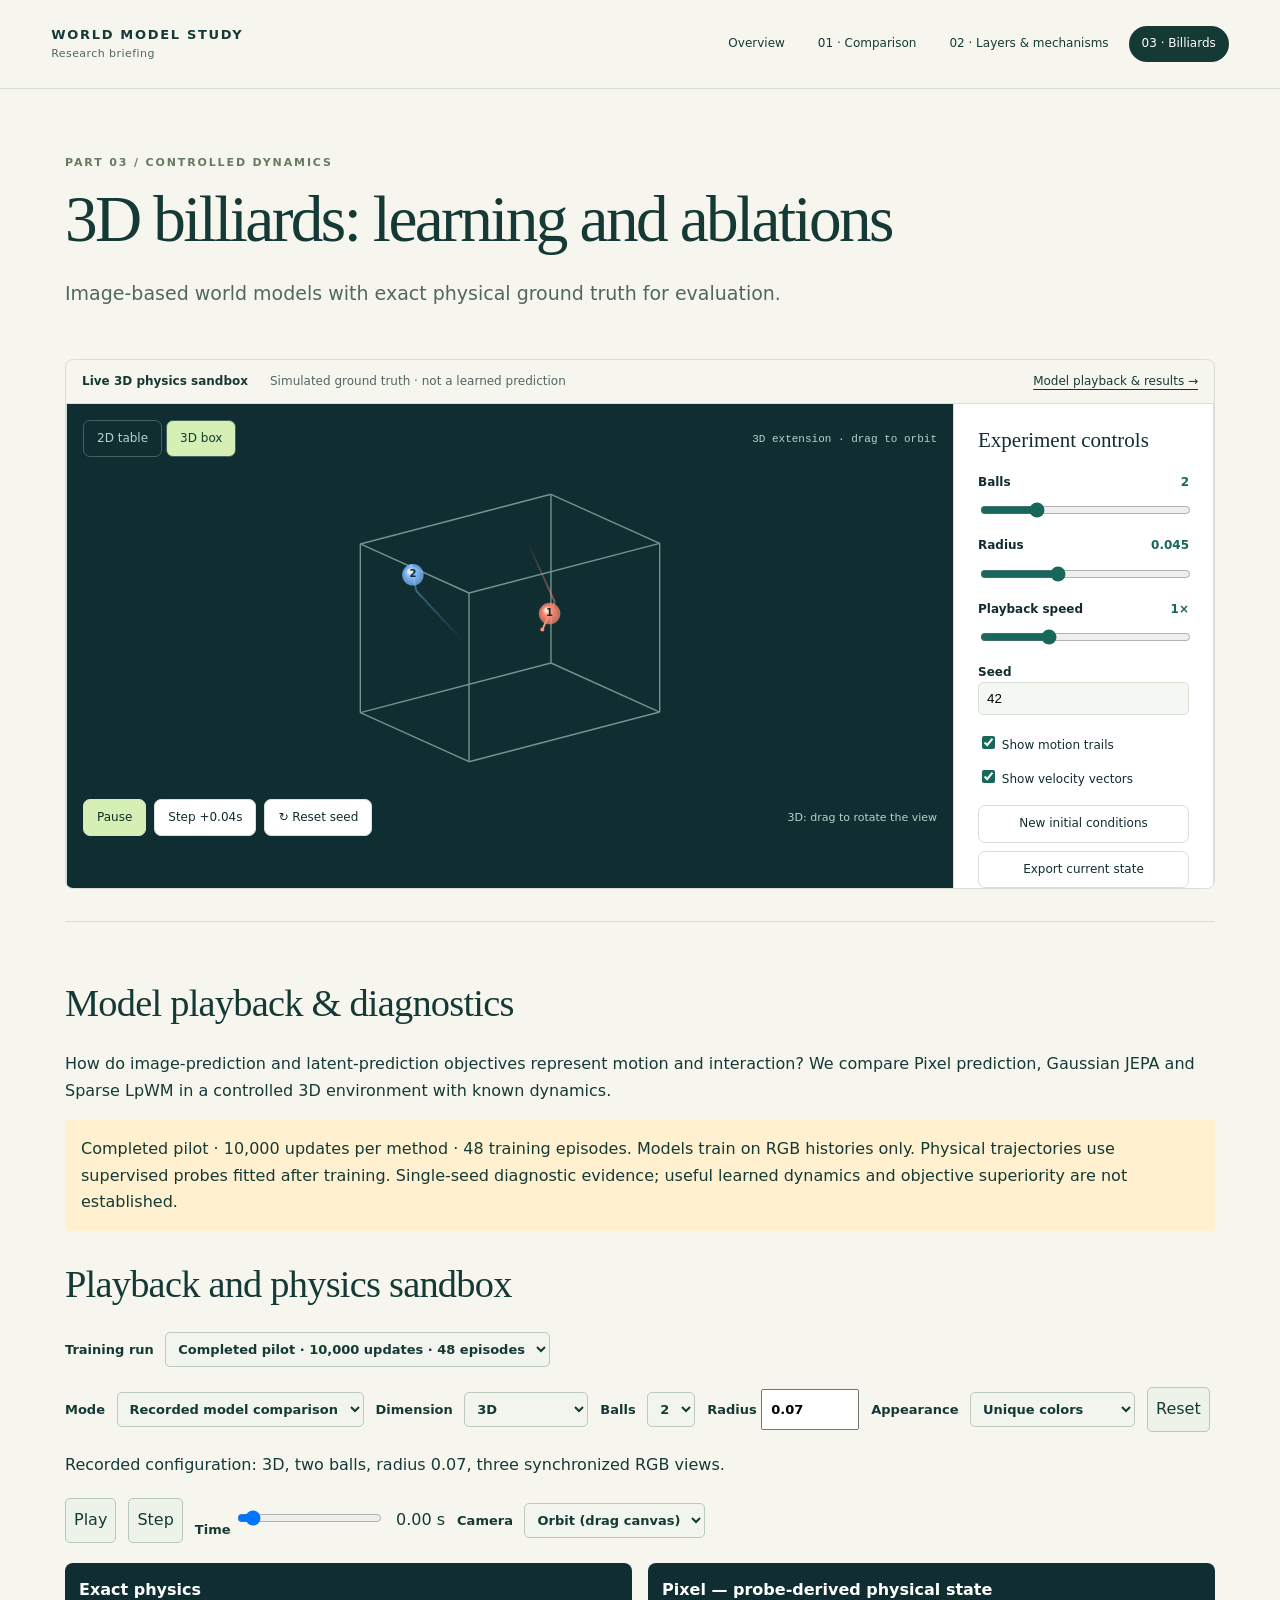
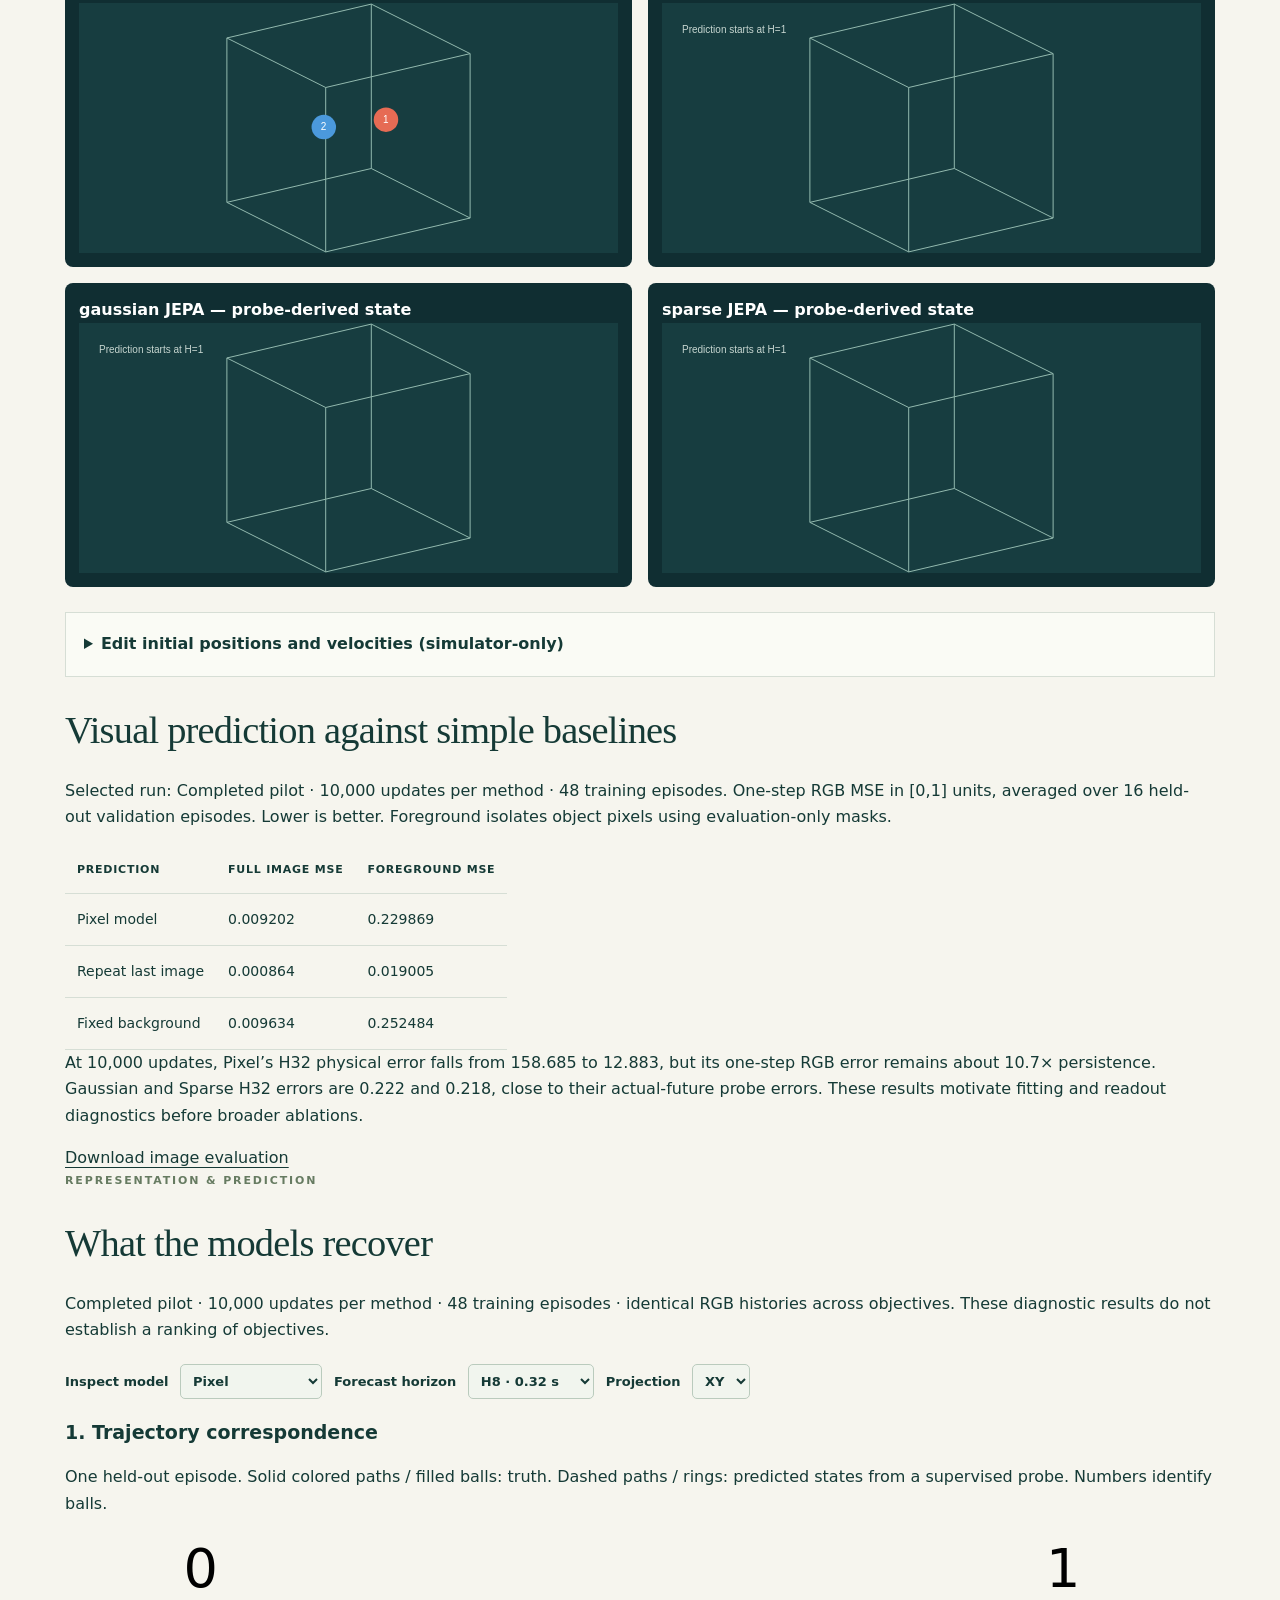
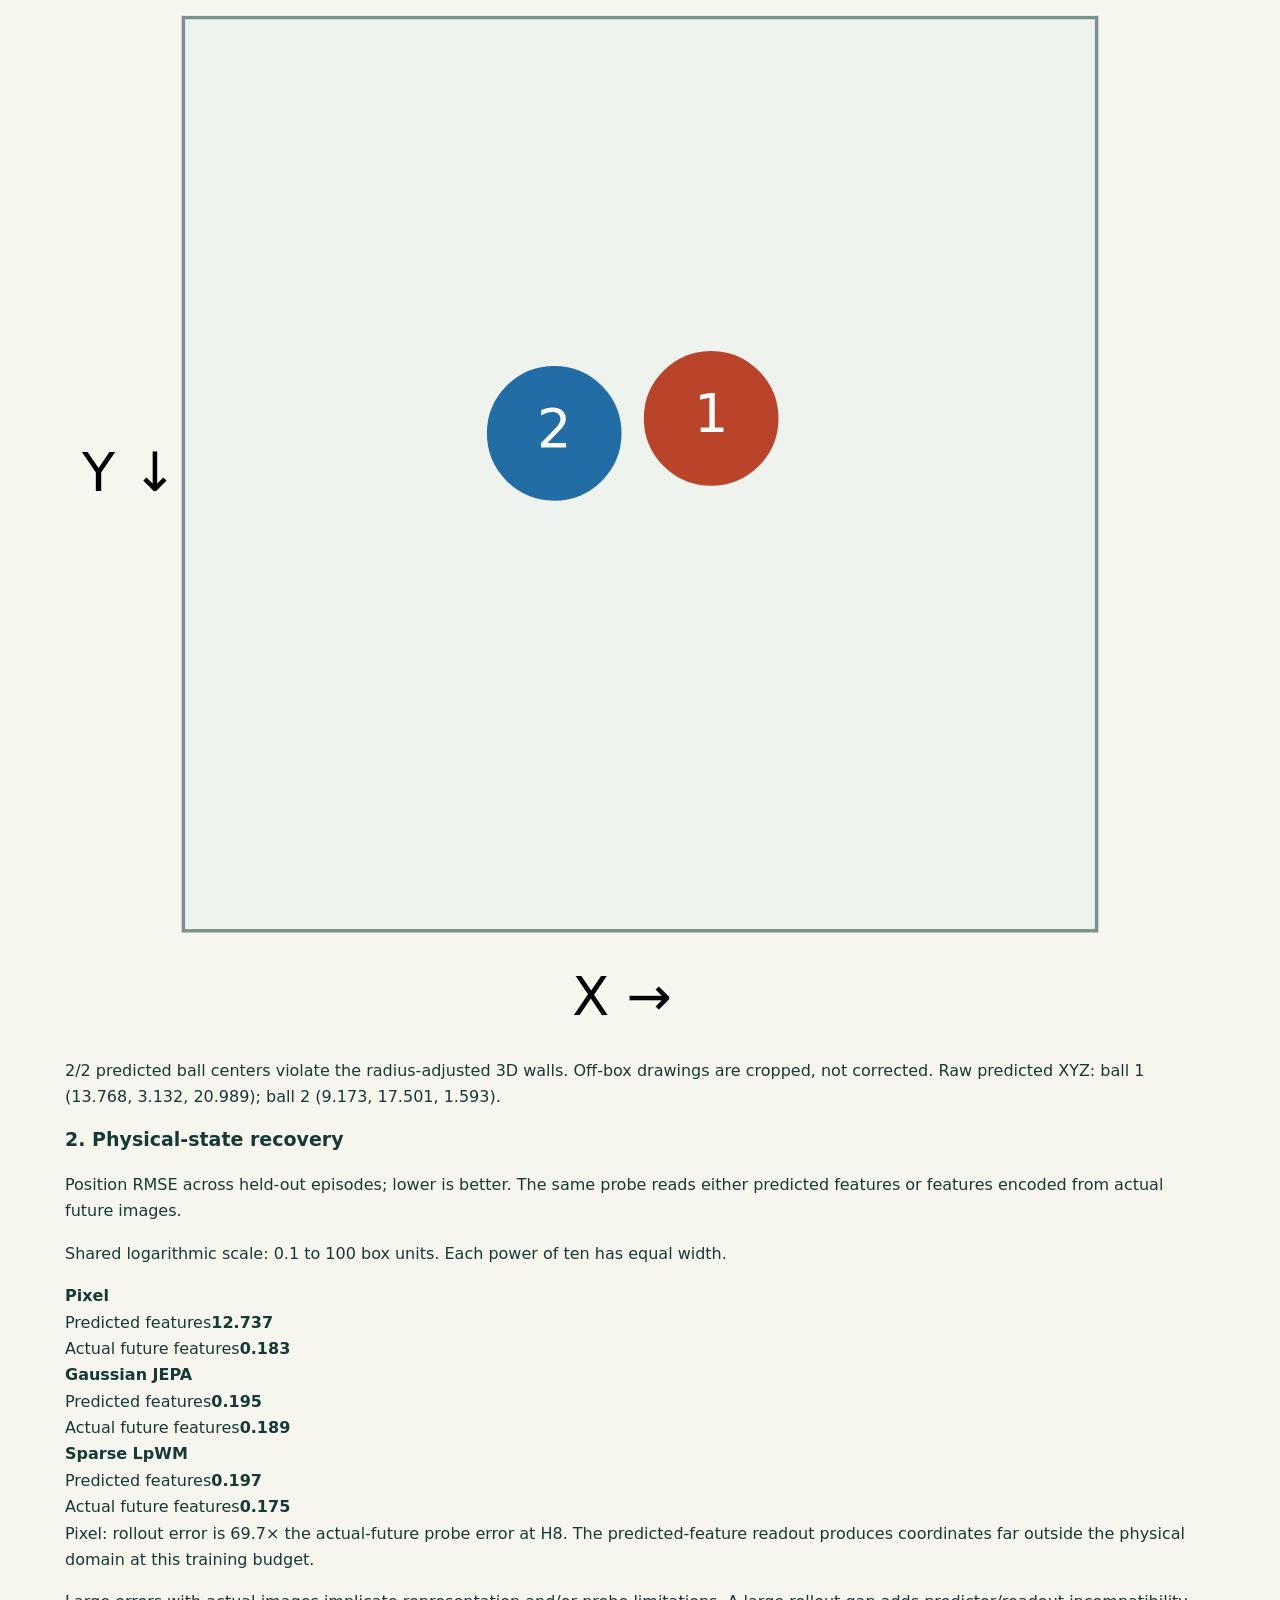
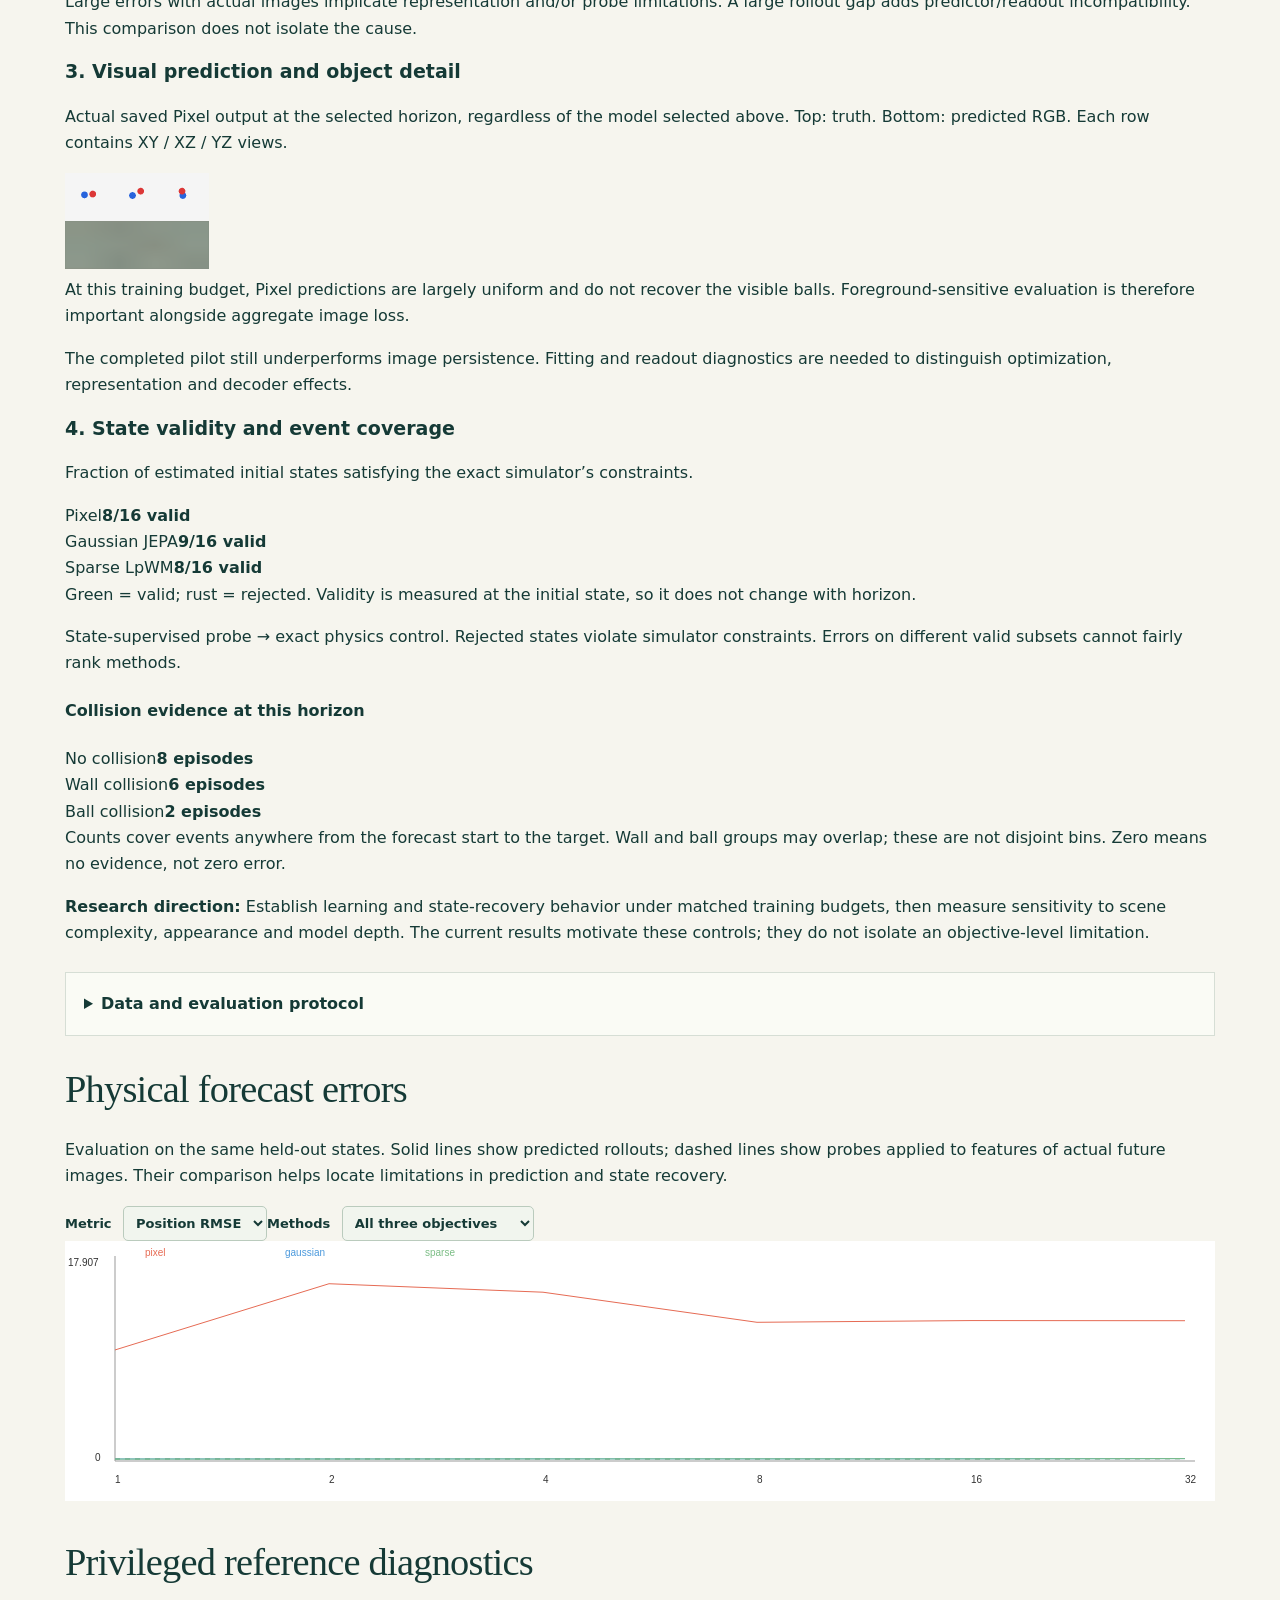
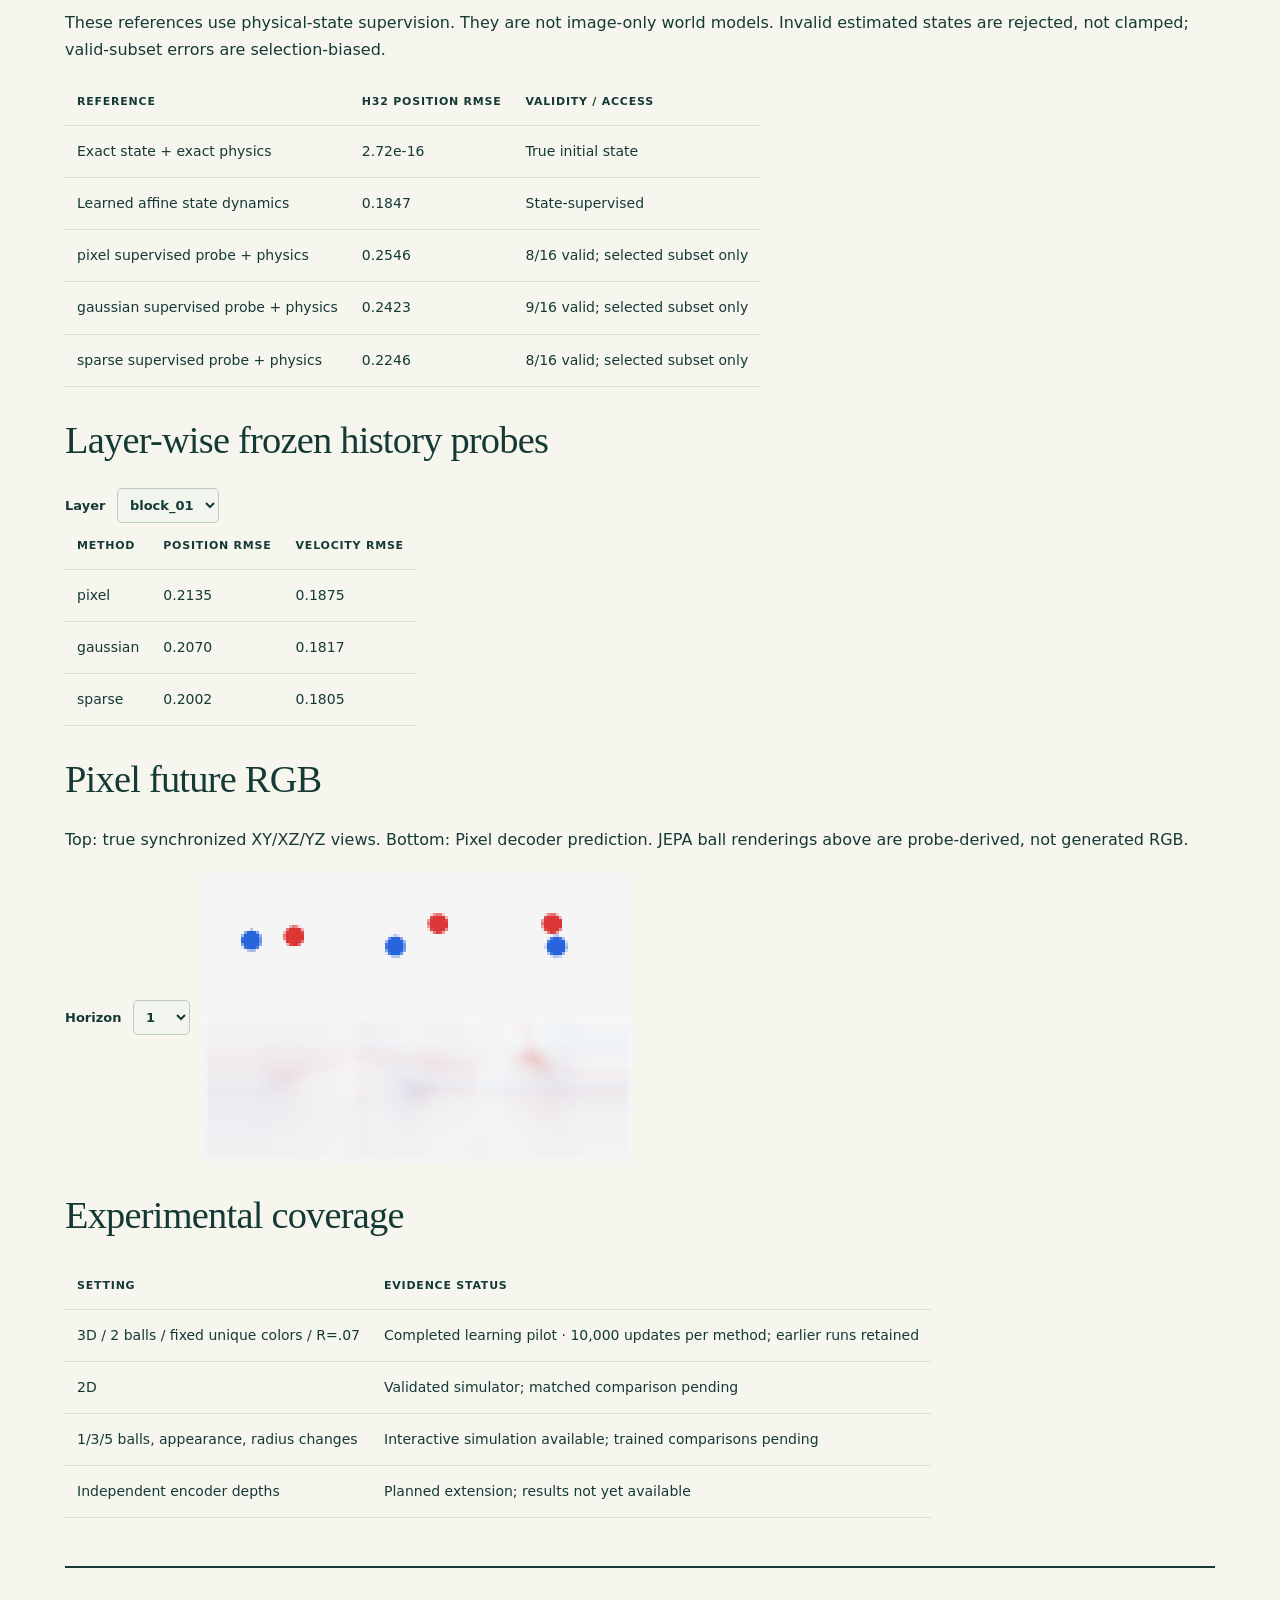
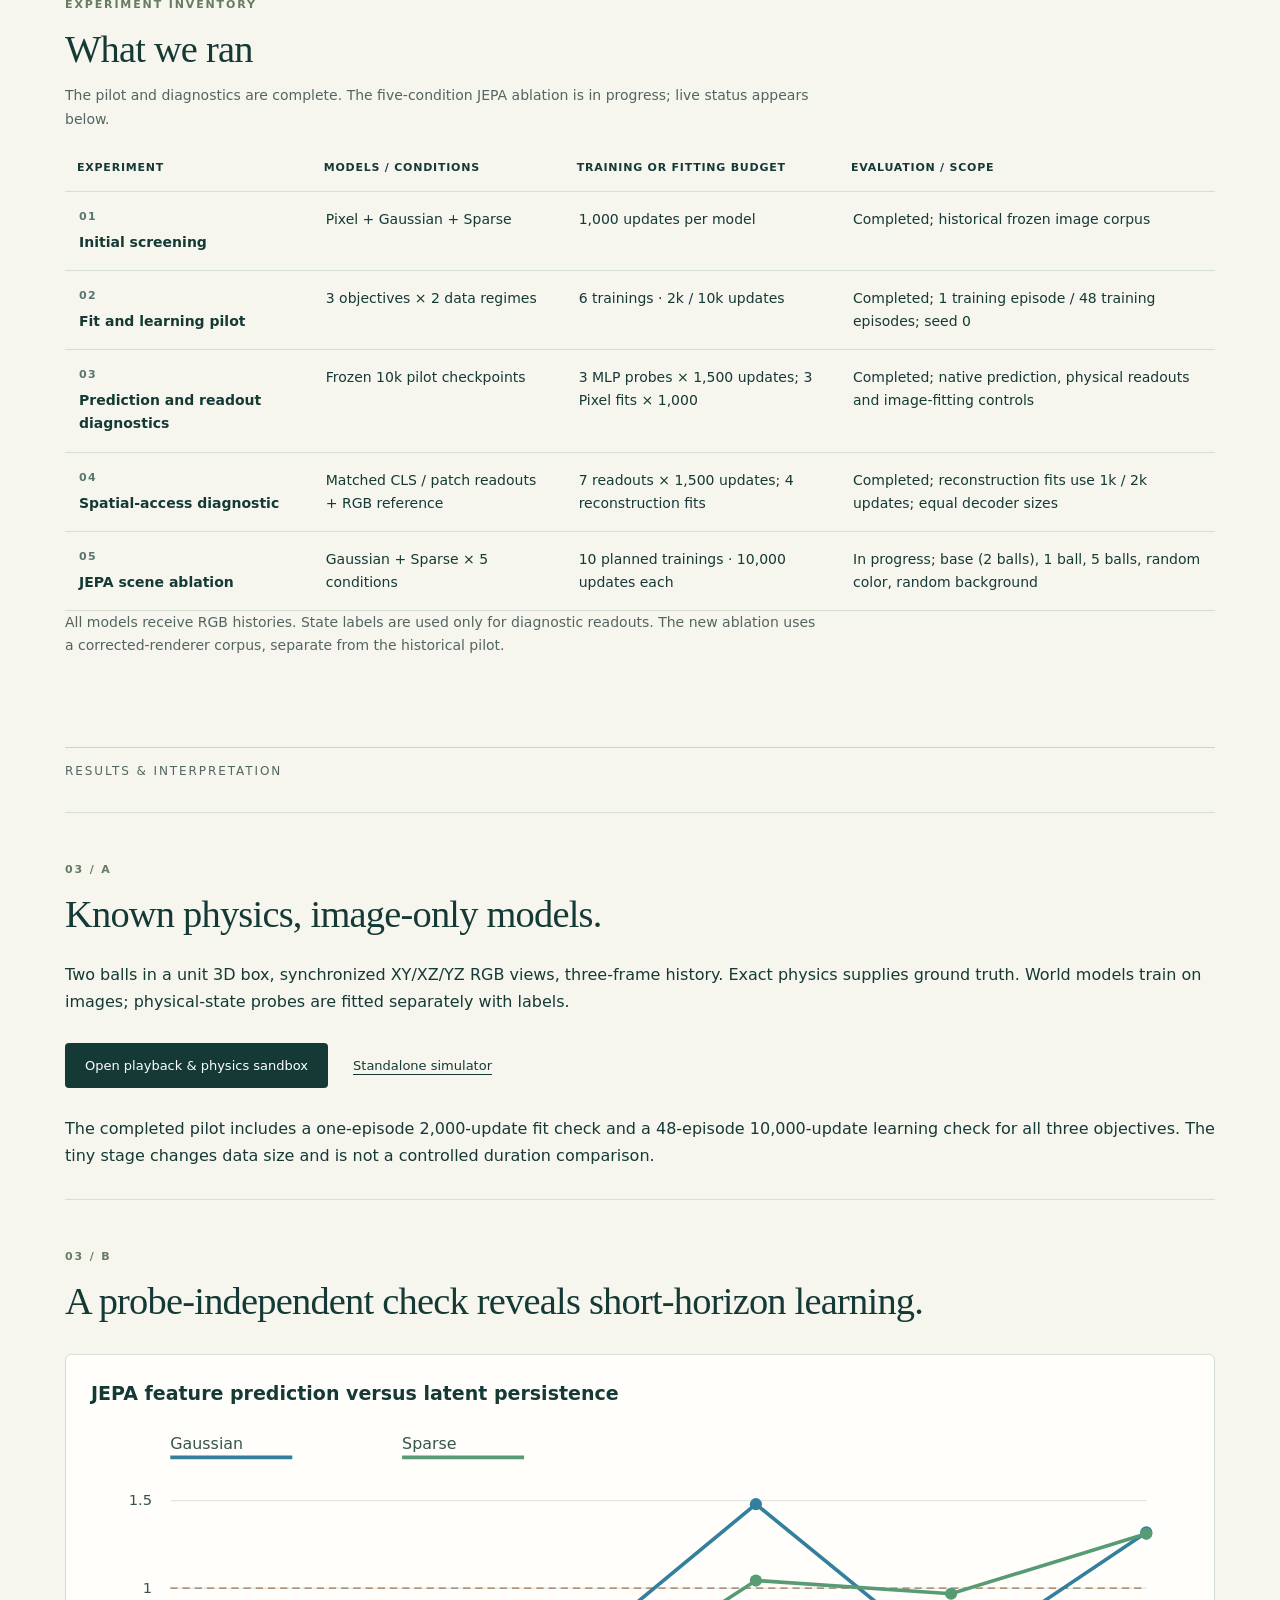
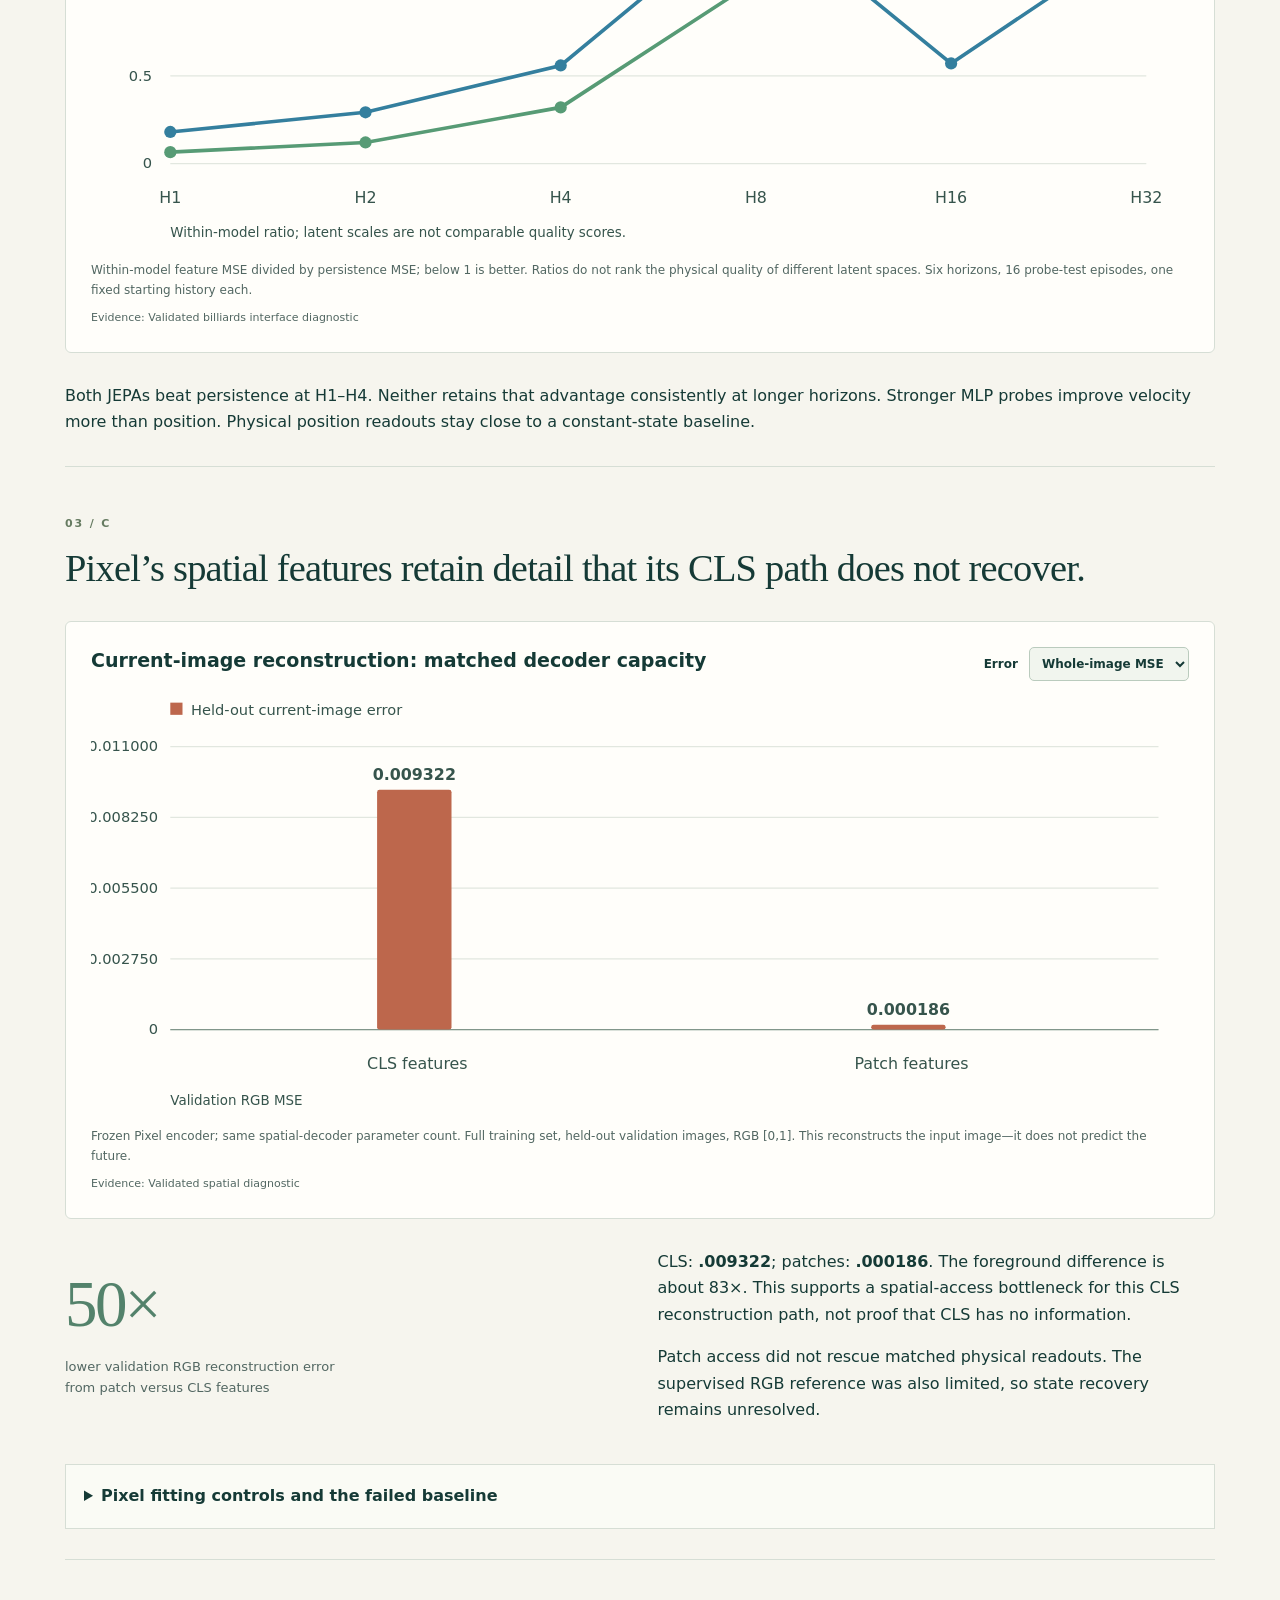
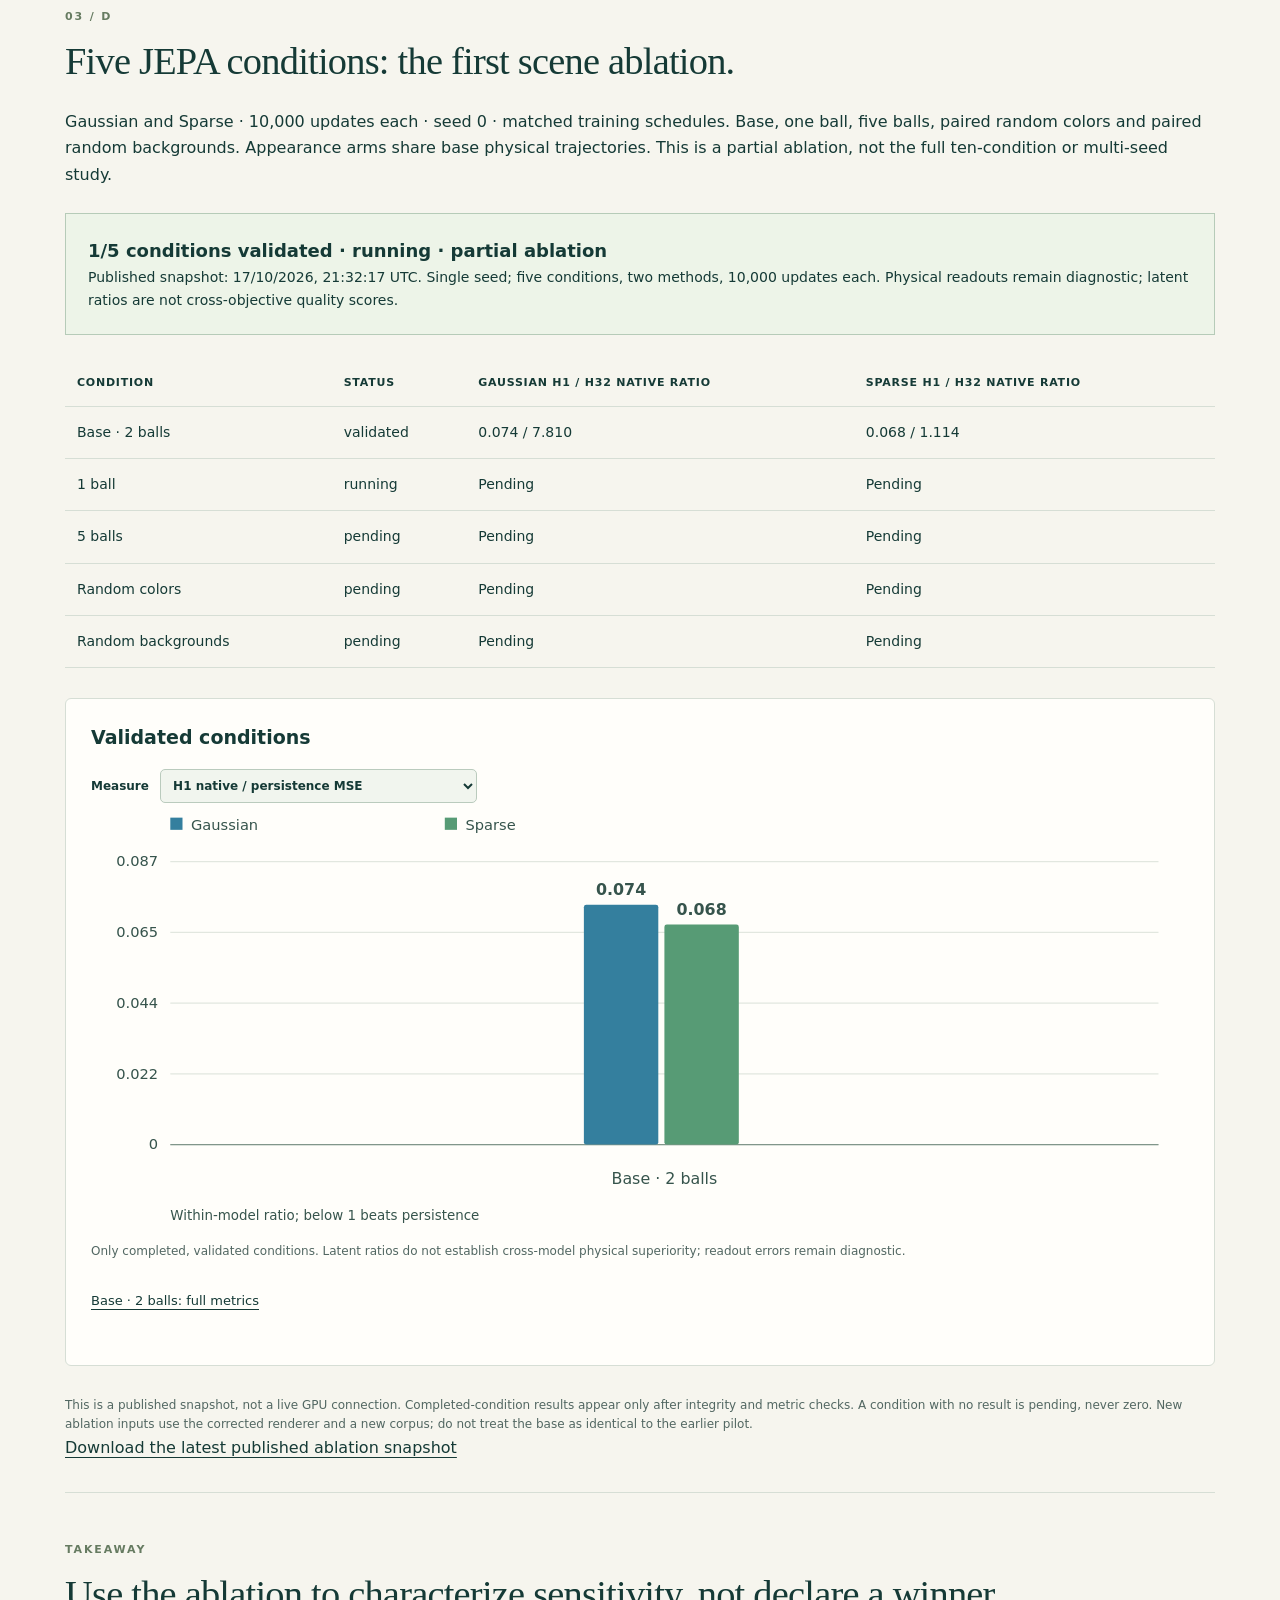
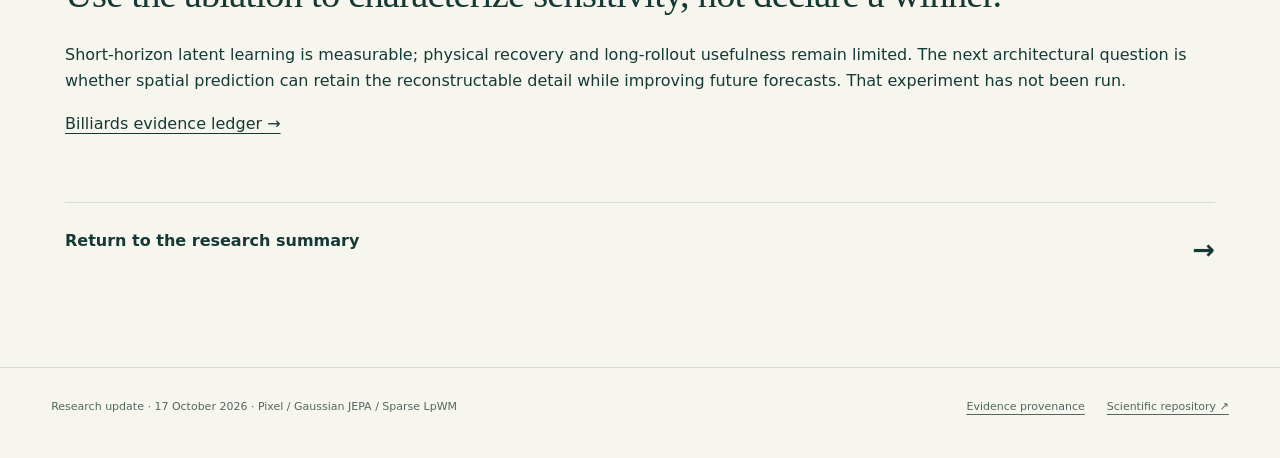
==== commit f877cead: "Integrate research dashboard below billiards sandbox and default to 3D" ====
--- a/billiards.html
+++ b/billiards.html
@@ -1 +1 @@
-<!doctype html><html lang="en"><head><meta charset="utf-8"><meta name="viewport" content="width=device-width,initial-scale=1"><title>3D billiards: learning and ablations · World Models</title><link rel="stylesheet" href="review.css"></head><body data-page="billiards"><a class="skip" href="#main">Skip to content</a><header><a class="wordmark" href="index.html">WORLD MODEL STUDY<span>Research briefing</span></a><nav aria-label="Research chapters"><a data-page="index" href="index.html">Overview</a><a data-page="comparison" href="comparison.html">01 · Comparison</a><a data-page="layers" href="layers.html">02 · Layers & mechanisms</a><a data-page="billiards" href="billiards.html">03 · Billiards</a></nav></header><main id="main"><div class="hero"><p class="eyebrow">Part 03 / controlled dynamics</p><h1>3D billiards: learning and ablations</h1><p class="lead">Image-based world models with exact physical ground truth for evaluation.</p></div><section class="live-demo" aria-label="Live physics sandbox"><div class="live-caption"><strong>Live 3D physics sandbox</strong><span>Simulated ground truth · not a learned prediction</span><a href="research.html">Model playback & results →</a></div><iframe src="simulator.html?embed=1" title="Interactive 3D billiards physics sandbox" loading="eager"></iframe></section><section class="run-inventory" aria-label="Experiment inventory"><p class="eyebrow">Experiment inventory</p><h2>What we ran</h2><p class="inventory-note">The pilot and diagnostics are complete. The five-condition JEPA ablation is in progress; live status appears below.</p><div class="table-wrap"><table><thead><tr><th>Experiment</th><th>Models / conditions</th><th>Training or fitting budget</th><th>Evaluation / scope</th></tr></thead><tbody><tr><th scope="row"><span class="run-number">01</span>Initial screening</th><td>Pixel + Gaussian + Sparse</td><td>1,000 updates per model</td><td>Completed; historical frozen image corpus</td></tr><tr><th scope="row"><span class="run-number">02</span>Fit and learning pilot</th><td>3 objectives × 2 data regimes</td><td>6 trainings · 2k / 10k updates</td><td>Completed; 1 training episode / 48 training episodes; seed 0</td></tr><tr><th scope="row"><span class="run-number">03</span>Prediction and readout diagnostics</th><td>Frozen 10k pilot checkpoints</td><td>3 MLP probes × 1,500 updates; 3 Pixel fits × 1,000</td><td>Completed; native prediction, physical readouts and image-fitting controls</td></tr><tr><th scope="row"><span class="run-number">04</span>Spatial-access diagnostic</th><td>Matched CLS / patch readouts + RGB reference</td><td>7 readouts × 1,500 updates; 4 reconstruction fits</td><td>Completed; reconstruction fits use 1k / 2k updates; equal decoder sizes</td></tr><tr><th scope="row"><span class="run-number">05</span>JEPA scene ablation</th><td>Gaussian + Sparse × 5 conditions</td><td>10 planned trainings · 10,000 updates each</td><td>In progress; base (2 balls), 1 ball, 5 balls, random color, random background</td></tr></tbody></table></div><p class="inventory-note">All models receive RGB histories. State labels are used only for diagnostic readouts. The new ablation uses a corrected-renderer corpus, separate from the historical pilot.</p></section><div class="results-divider"><span>Results & interpretation</span></div><section class="chapter-section"><p class="eyebrow">03 / A</p><h2>Known physics, image-only models.</h2><p>Two balls in a unit 3D box, synchronized XY/XZ/YZ RGB views, three-frame history. Exact physics supplies ground truth. World models train on images; physical-state probes are fitted separately with labels.</p><div class="actions"><a class="button" href="research.html">Open playback & physics sandbox</a><a href="simulator.html">Standalone simulator</a></div><p>The completed pilot includes a one-episode 2,000-update fit check and a 48-episode 10,000-update learning check for all three objectives. The tiny stage changes data size and is not a controlled duration comparison.</p></section><section class="chapter-section"><p class="eyebrow">03 / B</p><h2>A probe-independent check reveals short-horizon learning.</h2><article class="chart-card"><div class="chart-heading"><h3>JEPA feature prediction versus latent persistence</h3></div><div id="native" class="chart" aria-live="polite"></div><p class="caption">Within-model feature MSE divided by persistence MSE; below 1 is better. Ratios do not rank the physical quality of different latent spaces. Six horizons, 16 probe-test episodes, one fixed starting history each.</p><p class="source">Evidence: Validated billiards interface diagnostic</p></article><p>Both JEPAs beat persistence at H1–H4. Neither retains that advantage consistently at longer horizons. Stronger MLP probes improve velocity more than position. Physical position readouts stay close to a constant-state baseline.</p></section><section class="chapter-section"><p class="eyebrow">03 / C</p><h2>Pixel’s spatial features retain detail that its CLS path does not recover.</h2><article class="chart-card"><div class="chart-heading"><h3>Current-image reconstruction: matched decoder capacity</h3><label>Error <select id="recon-metric"><option value="mse">Whole-image MSE</option><option value="foreground_mse">Foreground MSE</option></select></label></div><div id="reconstruction" class="chart" aria-live="polite"></div><p class="caption">Frozen Pixel encoder; same spatial-decoder parameter count. Full training set, held-out validation images, RGB [0,1]. This reconstructs the input image—it does not predict the future.</p><p class="source">Evidence: Validated spatial diagnostic</p></article><div class="split"><div class="stat"><strong>50×</strong><span>lower validation RGB reconstruction error from patch versus CLS features</span></div><div><p>CLS: <strong>.009322</strong>; patches: <strong>.000186</strong>. The foreground difference is about 83×. This supports a spatial-access bottleneck for this CLS reconstruction path, not proof that CLS has no information.</p><p>Patch access did not rescue matched physical readouts. The supervised RGB reference was also limited, so state recovery remains unresolved.</p></div></div><details><summary>Pixel fitting controls and the failed baseline</summary><p>At 10k updates, future-image MSE .009202 is about10.7× persistence (.000864). On16 fixed training windows, further end-to-end fitting reaches .003368, decoder-only .007142, and free-code+decoder .003408; persistence is .000652. Those fitting controls are memorization diagnostics, not held-out improvements.</p></details></section><section class="chapter-section"><p class="eyebrow">03 / D</p><h2>Five JEPA conditions: the first scene ablation.</h2><p>Gaussian and Sparse · 10,000 updates each · seed 0 · matched training schedules. Base, one ball, five balls, paired random colors and paired random backgrounds. Appearance arms share base physical trajectories. This is a partial ablation, not the full ten-condition or multi-seed study.</p><div class="run-status" id="run-status">Loading saved run status…</div><div id="ablation-results"></div><p class="caption">This is a published snapshot, not a live GPU connection. Completed-condition results appear only after integrity and metric checks. A condition with no result is pending, never zero. New ablation inputs use the corrected renderer and a new corpus; do not treat the base as identical to the earlier pilot.</p><a href="results/jepa-priority.json">Download the latest published ablation snapshot</a></section><section class="chapter-section"><p class="eyebrow">Takeaway</p><h2>Use the ablation to characterize sensitivity, not declare a winner.</h2><p>Short-horizon latent learning is measurable; physical recovery and long-rollout usefulness remain limited. The next architectural question is whether spatial prediction can retain the reconstructable detail while improving future forecasts. That experiment has not been run.</p><a href="evidence.html#billiards">Billiards evidence ledger →</a></section><a class="next" href="index.html">Return to the research summary <span>→</span></a></main><footer><p>Research update · 17 October 2026 · Pixel / Gaussian JEPA / Sparse LpWM</p><a href="review-data/provenance.json">Evidence provenance</a><a href="https://github.com/henry550xz/jepa-worldmodel-comparison">Scientific repository ↗</a></footer><script type="module" src="review.mjs"></script></body></html>+<!doctype html><html lang="en"><head><meta charset="utf-8"><meta name="viewport" content="width=device-width,initial-scale=1"><title>3D billiards: learning and ablations · World Models</title><link rel="stylesheet" href="review.css"></head><body data-page="billiards"><a class="skip" href="#main">Skip to content</a><header><a class="wordmark" href="index.html">WORLD MODEL STUDY<span>Research briefing</span></a><nav aria-label="Research chapters"><a data-page="index" href="index.html">Overview</a><a data-page="comparison" href="comparison.html">01 · Comparison</a><a data-page="layers" href="layers.html">02 · Layers & mechanisms</a><a data-page="billiards" href="billiards.html">03 · Billiards</a></nav></header><main id="main"><div class="hero"><p class="eyebrow">Part 03 / controlled dynamics</p><h1>3D billiards: learning and ablations</h1><p class="lead">Image-based world models with exact physical ground truth for evaluation.</p></div><section class="live-demo" aria-label="Live physics sandbox"><div class="live-caption"><strong>Live 3D physics sandbox</strong><span>Simulated ground truth · not a learned prediction</span><a href="billiards.html#playback">Model playback & results →</a></div><iframe src="simulator.html?embed=1" title="Interactive 3D billiards physics sandbox" loading="eager"></iframe></section><section id="playback" class="research-dashboard"><h2>Model playback & diagnostics</h2><p>How do image-prediction and latent-prediction objectives represent motion and interaction? We compare Pixel prediction, Gaussian JEPA and Sparse LpWM in a controlled 3D environment with known dynamics.</p><p id="status" class="warning">Loading recorded model comparisons…</p><h2>Playback and physics sandbox</h2><label>Training run <select id="run"><option value="learning">Completed pilot · 10,000 updates · 48 episodes</option><option value="tiny">Fit check · 2,000 updates · 1 episode</option><option value="screening">Initial screening · 1,000 updates · 48 episodes</option></select></label><div class="controls"><label>Mode <select id="mode"><option value="results">Recorded model comparison</option><option value="sandbox">Editable physics sandbox</option></select></label><label>Dimension <select id="dim"><option value="3">3D</option><option value="2">2D baseline</option></select></label><label>Balls <select id="balls"><option>1</option><option selected>2</option><option>3</option><option>5</option></select></label><label>Radius <input id="radius" type="number" value="0.07" min="0.02" max="0.12" step="0.01"></label><label>Appearance <select id="appearance"><option value="unique">Unique colors</option><option value="same">Same color</option><option value="background">Dark background</option></select></label><button id="reset">Reset</button></div><p id="scope">Saved results use the exact recorded configuration. Changing a setting switches to simulator-only mode.</p><div class="controls"><button id="play">Play</button><button id="step">Step</button><label>Time <input type="range" id="scrub" min="0" max="32" value="0"></label><output id="time">0.00 s</output><label>Camera <select id="camera"><option value="orbit">Orbit (drag canvas)</option><option value="xy">XY</option><option value="xz">XZ</option><option value="yz">YZ</option></select></label></div><section class="panels" id="panels"></section><p id="events"></p><details><summary>Edit initial positions and velocities (simulator-only)</summary><p>JSON q/v arrays in table units and units/s. Edits reset the trajectory. In XY view, drag a ball to edit x/y; its depth stays fixed.</p><textarea id="state"></textarea><button id="apply">Apply state</button></details><section id="pilot-summary" aria-label="Completed pilot image evaluation"></section><section id="diagnostics" aria-label="Representation and prediction analysis"><p>Loading diagnostic evidence…</p></section><h2>Physical forecast errors</h2><p>Evaluation on the same held-out states. Solid lines show predicted rollouts; dashed lines show probes applied to features of actual future images. Their comparison helps locate limitations in prediction and state recovery.</p><label>Metric <select id="metric"><option value="position_rmse">Position RMSE</option><option value="velocity_rmse">Velocity RMSE</option></select></label><label>Methods <select id="methods"><option value="all">All three objectives</option><option value="jepa">Gaussian and Sparse</option></select></label><canvas id="curve" class="plot"></canvas><h2>Privileged reference diagnostics</h2><p>These references use physical-state supervision. They are not image-only world models. Invalid estimated states are rejected, not clamped; valid-subset errors are selection-biased.</p><div id="references"></div><h2>Layer-wise frozen history probes</h2><label>Layer <select id="probe-layer"></select></label><div id="probe"></div><h2>Pixel future RGB</h2><p>Top: true synchronized XY/XZ/YZ views. Bottom: Pixel decoder prediction. JEPA ball renderings above are probe-derived, not generated RGB.</p><div class="controls"><label>Horizon <select id="horizon"><option>1</option><option>2</option><option>4</option><option>8</option><option>16</option><option>32</option></select></label><img id="pixels" style="width:432px;max-width:100%;image-rendering:pixelated" alt="Ground truth and predicted multiview RGB"></div><h2>Experimental coverage</h2><table><tr><th>Setting</th><th>Evidence status</th></tr><tr><td>3D / 2 balls / fixed unique colors / R=.07</td><td>Completed learning pilot · 10,000 updates per method; earlier runs retained</td></tr><tr><td>2D</td><td>Validated simulator; matched comparison pending</td></tr><tr><td>1/3/5 balls, appearance, radius changes</td><td>Interactive simulation available; trained comparisons pending</td></tr><tr><td>Independent encoder depths</td><td>Planned extension; results not yet available</td></tr></table><p id="error" role="alert"></p></section><section class="run-inventory" aria-label="Experiment inventory"><p class="eyebrow">Experiment inventory</p><h2>What we ran</h2><p class="inventory-note">The pilot and diagnostics are complete. The five-condition JEPA ablation is in progress; live status appears below.</p><div class="table-wrap"><table><thead><tr><th>Experiment</th><th>Models / conditions</th><th>Training or fitting budget</th><th>Evaluation / scope</th></tr></thead><tbody><tr><th scope="row"><span class="run-number">01</span>Initial screening</th><td>Pixel + Gaussian + Sparse</td><td>1,000 updates per model</td><td>Completed; historical frozen image corpus</td></tr><tr><th scope="row"><span class="run-number">02</span>Fit and learning pilot</th><td>3 objectives × 2 data regimes</td><td>6 trainings · 2k / 10k updates</td><td>Completed; 1 training episode / 48 training episodes; seed 0</td></tr><tr><th scope="row"><span class="run-number">03</span>Prediction and readout diagnostics</th><td>Frozen 10k pilot checkpoints</td><td>3 MLP probes × 1,500 updates; 3 Pixel fits × 1,000</td><td>Completed; native prediction, physical readouts and image-fitting controls</td></tr><tr><th scope="row"><span class="run-number">04</span>Spatial-access diagnostic</th><td>Matched CLS / patch readouts + RGB reference</td><td>7 readouts × 1,500 updates; 4 reconstruction fits</td><td>Completed; reconstruction fits use 1k / 2k updates; equal decoder sizes</td></tr><tr><th scope="row"><span class="run-number">05</span>JEPA scene ablation</th><td>Gaussian + Sparse × 5 conditions</td><td>10 planned trainings · 10,000 updates each</td><td>In progress; base (2 balls), 1 ball, 5 balls, random color, random background</td></tr></tbody></table></div><p class="inventory-note">All models receive RGB histories. State labels are used only for diagnostic readouts. The new ablation uses a corrected-renderer corpus, separate from the historical pilot.</p></section><div class="results-divider"><span>Results & interpretation</span></div><section class="chapter-section"><p class="eyebrow">03 / A</p><h2>Known physics, image-only models.</h2><p>Two balls in a unit 3D box, synchronized XY/XZ/YZ RGB views, three-frame history. Exact physics supplies ground truth. World models train on images; physical-state probes are fitted separately with labels.</p><div class="actions"><a class="button" href="billiards.html#playback">Open playback & physics sandbox</a><a href="simulator.html">Standalone simulator</a></div><p>The completed pilot includes a one-episode 2,000-update fit check and a 48-episode 10,000-update learning check for all three objectives. The tiny stage changes data size and is not a controlled duration comparison.</p></section><section class="chapter-section"><p class="eyebrow">03 / B</p><h2>A probe-independent check reveals short-horizon learning.</h2><article class="chart-card"><div class="chart-heading"><h3>JEPA feature prediction versus latent persistence</h3></div><div id="native" class="chart" aria-live="polite"></div><p class="caption">Within-model feature MSE divided by persistence MSE; below 1 is better. Ratios do not rank the physical quality of different latent spaces. Six horizons, 16 probe-test episodes, one fixed starting history each.</p><p class="source">Evidence: Validated billiards interface diagnostic</p></article><p>Both JEPAs beat persistence at H1–H4. Neither retains that advantage consistently at longer horizons. Stronger MLP probes improve velocity more than position. Physical position readouts stay close to a constant-state baseline.</p></section><section class="chapter-section"><p class="eyebrow">03 / C</p><h2>Pixel’s spatial features retain detail that its CLS path does not recover.</h2><article class="chart-card"><div class="chart-heading"><h3>Current-image reconstruction: matched decoder capacity</h3><label>Error <select id="recon-metric"><option value="mse">Whole-image MSE</option><option value="foreground_mse">Foreground MSE</option></select></label></div><div id="reconstruction" class="chart" aria-live="polite"></div><p class="caption">Frozen Pixel encoder; same spatial-decoder parameter count. Full training set, held-out validation images, RGB [0,1]. This reconstructs the input image—it does not predict the future.</p><p class="source">Evidence: Validated spatial diagnostic</p></article><div class="split"><div class="stat"><strong>50×</strong><span>lower validation RGB reconstruction error from patch versus CLS features</span></div><div><p>CLS: <strong>.009322</strong>; patches: <strong>.000186</strong>. The foreground difference is about 83×. This supports a spatial-access bottleneck for this CLS reconstruction path, not proof that CLS has no information.</p><p>Patch access did not rescue matched physical readouts. The supervised RGB reference was also limited, so state recovery remains unresolved.</p></div></div><details><summary>Pixel fitting controls and the failed baseline</summary><p>At 10k updates, future-image MSE .009202 is about10.7× persistence (.000864). On16 fixed training windows, further end-to-end fitting reaches .003368, decoder-only .007142, and free-code+decoder .003408; persistence is .000652. Those fitting controls are memorization diagnostics, not held-out improvements.</p></details></section><section class="chapter-section"><p class="eyebrow">03 / D</p><h2>Five JEPA conditions: the first scene ablation.</h2><p>Gaussian and Sparse · 10,000 updates each · seed 0 · matched training schedules. Base, one ball, five balls, paired random colors and paired random backgrounds. Appearance arms share base physical trajectories. This is a partial ablation, not the full ten-condition or multi-seed study.</p><div class="run-status" id="run-status">Loading saved run status…</div><div id="ablation-results"></div><p class="caption">This is a published snapshot, not a live GPU connection. Completed-condition results appear only after integrity and metric checks. A condition with no result is pending, never zero. New ablation inputs use the corrected renderer and a new corpus; do not treat the base as identical to the earlier pilot.</p><a href="results/jepa-priority.json">Download the latest published ablation snapshot</a></section><section class="chapter-section"><p class="eyebrow">Takeaway</p><h2>Use the ablation to characterize sensitivity, not declare a winner.</h2><p>Short-horizon latent learning is measurable; physical recovery and long-rollout usefulness remain limited. The next architectural question is whether spatial prediction can retain the reconstructable detail while improving future forecasts. That experiment has not been run.</p><a href="evidence.html#billiards">Billiards evidence ledger →</a></section><a class="next" href="index.html">Return to the research summary <span>→</span></a></main><footer><p>Research update · 17 October 2026 · Pixel / Gaussian JEPA / Sparse LpWM</p><a href="review-data/provenance.json">Evidence provenance</a><a href="https://github.com/henry550xz/jepa-worldmodel-comparison">Scientific repository ↗</a></footer><script type="module" src="review.mjs"></script><script type="module" src="research.mjs"></script></body></html>
--- a/review.css
+++ b/review.css
@@ -10,3 +10,8 @@
 .hero{padding-bottom:30px}.chapter-card h3{font-size:26px}
 
 .landing-hero{padding:26px 0 18px}.landing-hero h1{font-size:clamp(30px,4vw,48px);margin:8px 0}.landing-hero .lead{margin-bottom:0;font-size:16px}.live-demo{border:1px solid var(--line);border-radius:8px;overflow:hidden}.live-caption{display:flex;align-items:center;flex-wrap:wrap;gap:10px 22px;padding:12px 16px;font-size:12px}.live-caption span{color:var(--muted)}.live-caption a{margin-left:auto}.live-demo iframe{display:block;width:100%;height:485px;border:0}.run-inventory tbody th{text-transform:none;letter-spacing:normal;font-size:14px}@media(max-width:760px){.landing-hero{padding-top:18px}.live-demo iframe{height:445px}.live-caption a{margin-left:0}.landing-hero .eyebrow{margin:0}}
+
+.research-dashboard{margin:32px 0 48px;padding-top:28px;border-top:1px solid var(--line);scroll-margin-top:20px}
+.research-dashboard .panels{display:grid;grid-template-columns:repeat(2,minmax(0,1fr));gap:16px}.research-dashboard .panel{background:#102e32;color:white;padding:14px;border-radius:8px}.research-dashboard .panel canvas{display:block;width:100%;height:250px;touch-action:none}
+.research-dashboard select,.research-dashboard input,.research-dashboard button,.research-dashboard textarea{font:inherit;padding:8px;max-width:100%}.research-dashboard button{cursor:pointer;background:#eef3e9;border:1px solid #b8c8bd;border-radius:5px;color:var(--ink)}
+.research-dashboard .controls{display:flex;flex-wrap:wrap;gap:12px;align-items:center;margin:20px 0}.research-dashboard .warning{background:#fff0cf;padding:16px}.research-dashboard textarea{width:100%;height:120px}.research-dashboard .plot{width:100%;height:260px;background:white}.research-dashboard .hidden{display:none}.research-dashboard h2{margin-top:30px}.research-dashboard table{display:block;overflow:auto}.research-dashboard label{font-size:13px}.research-dashboard .controls label{max-width:100%}@media(max-width:700px){.research-dashboard .panels{grid-template-columns:1fr}}
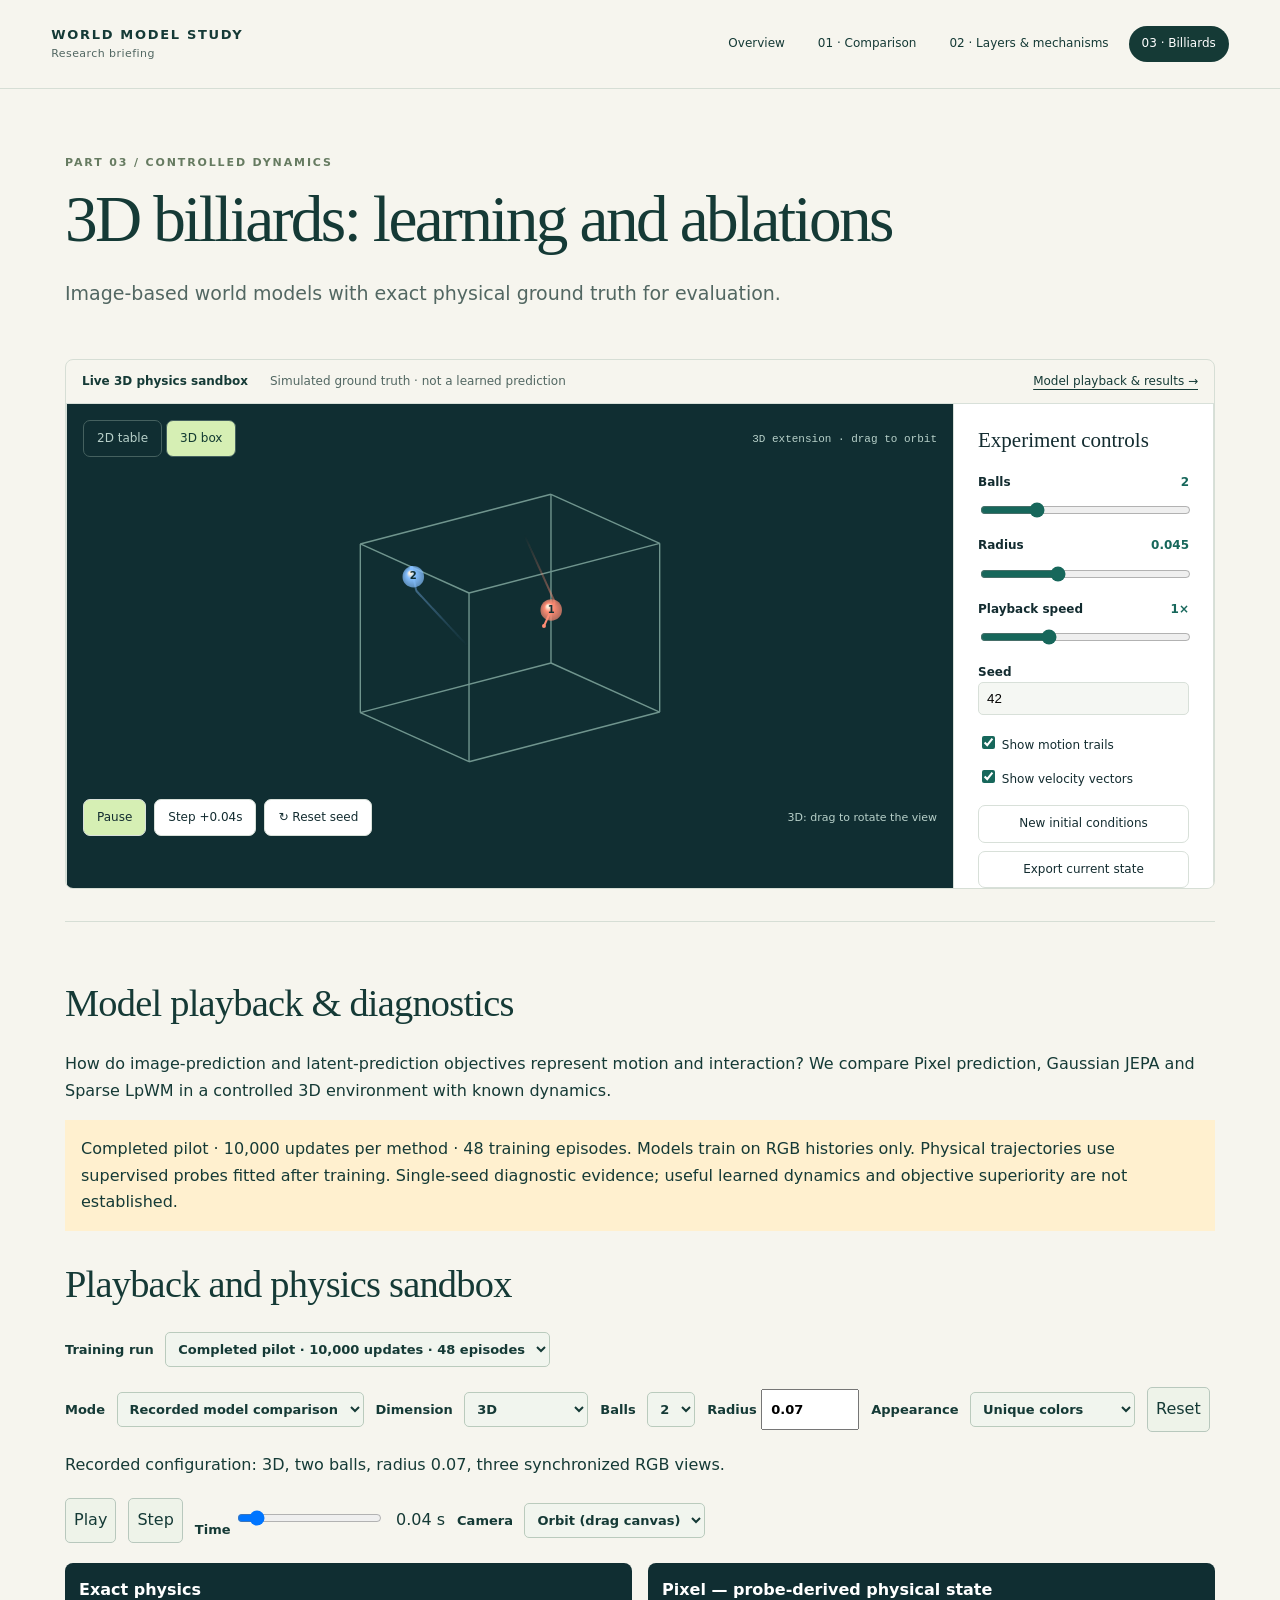
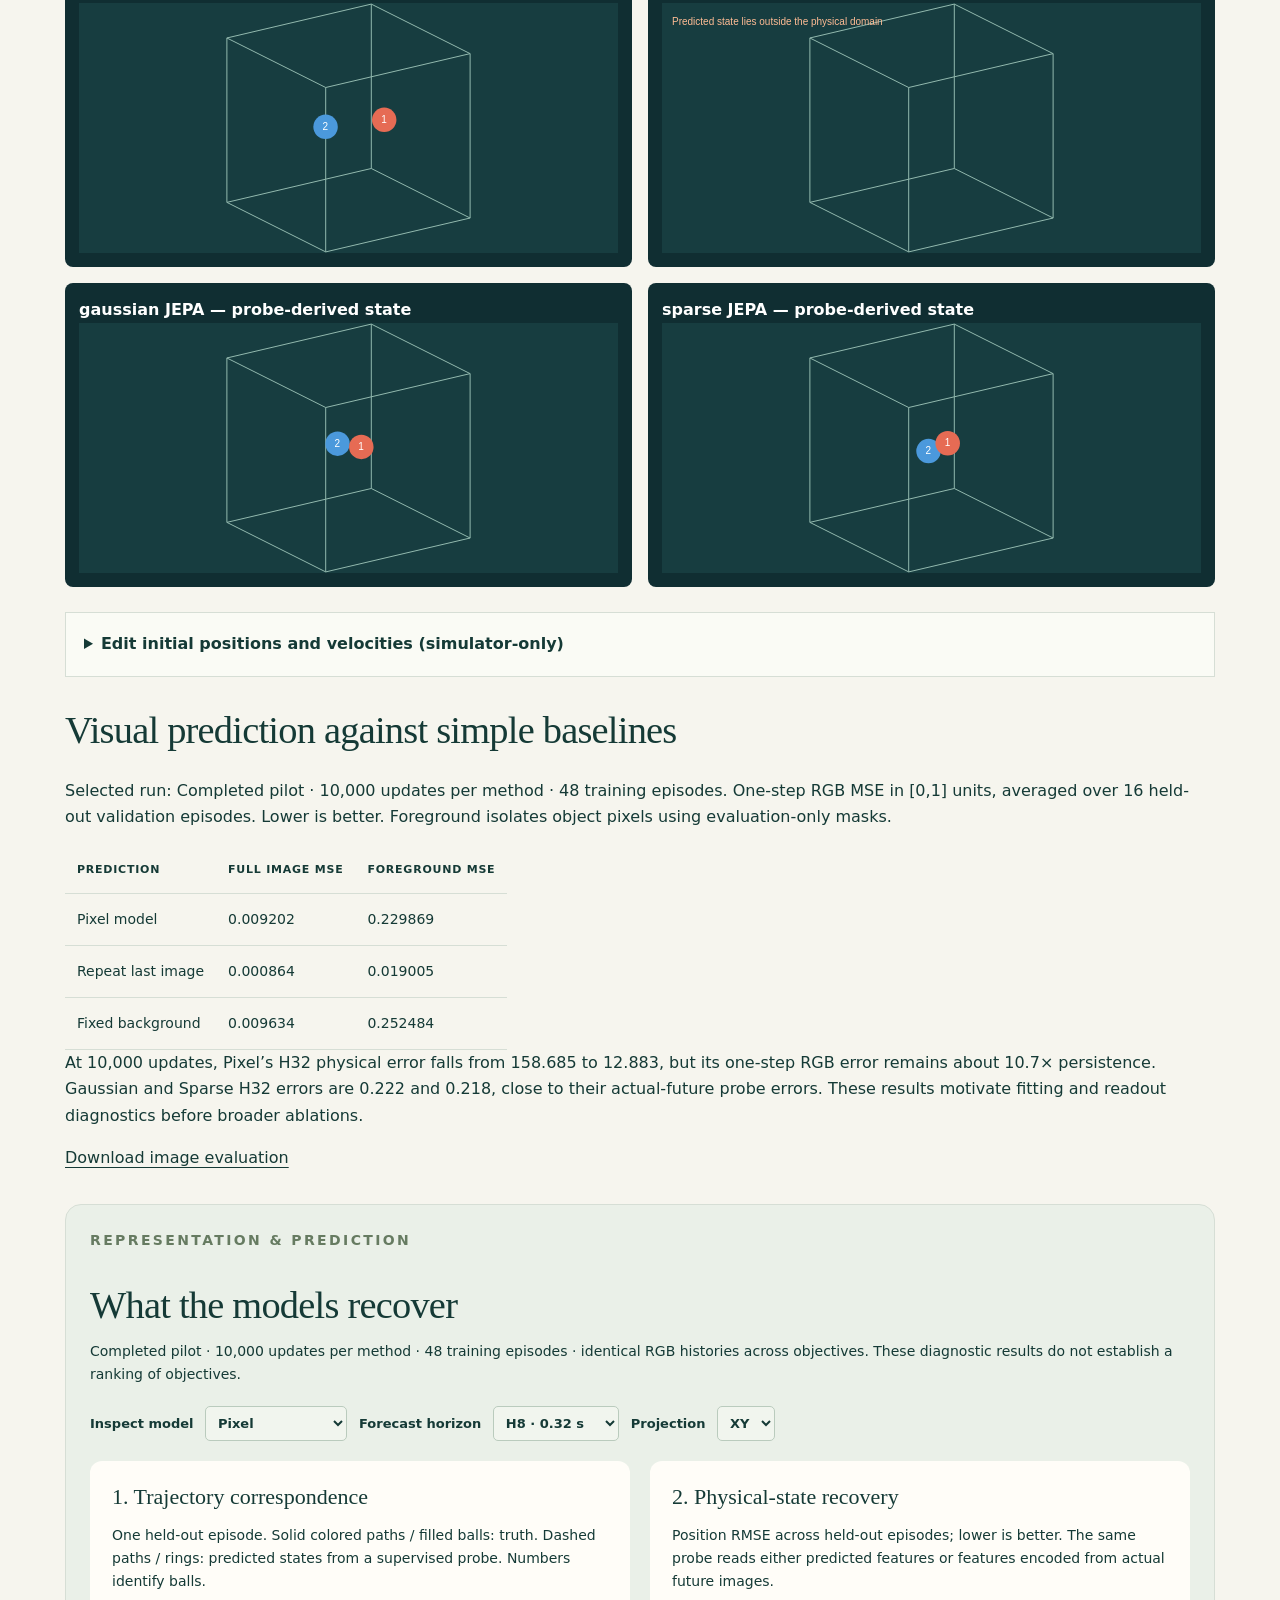
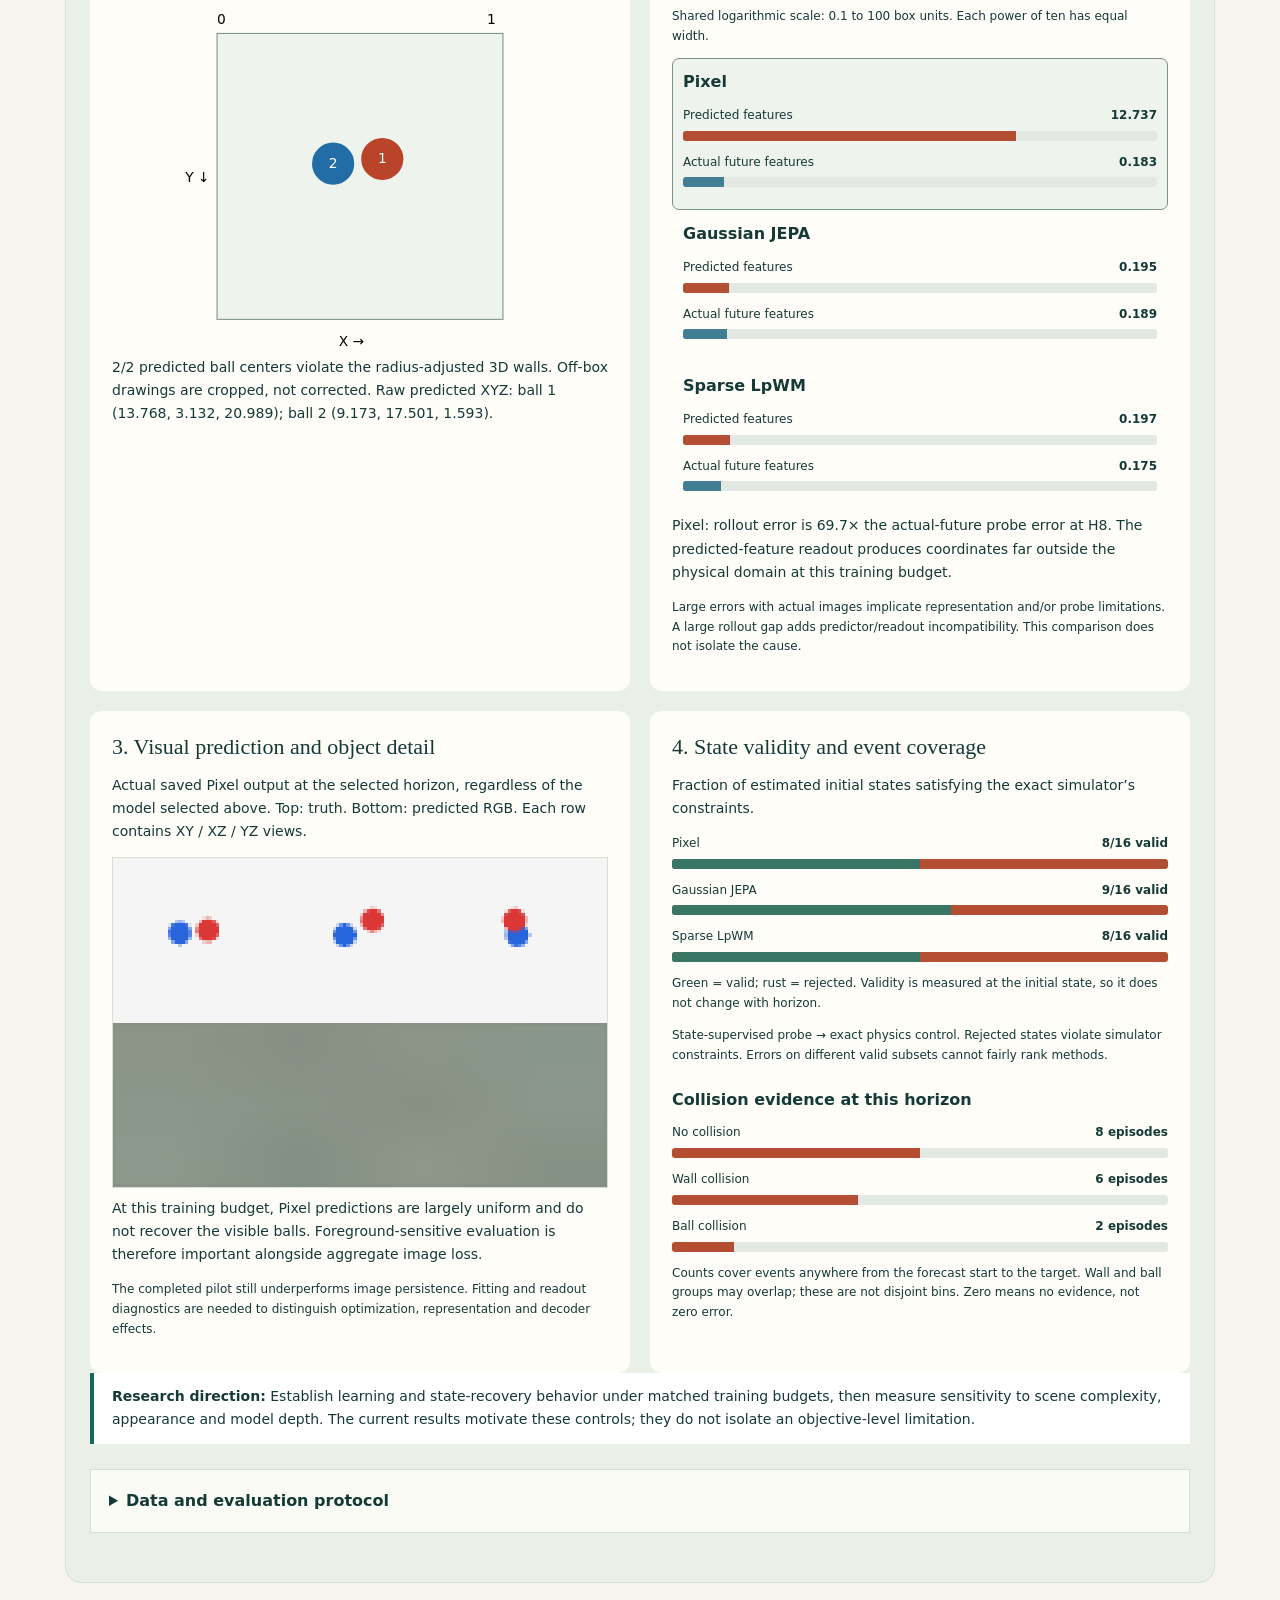
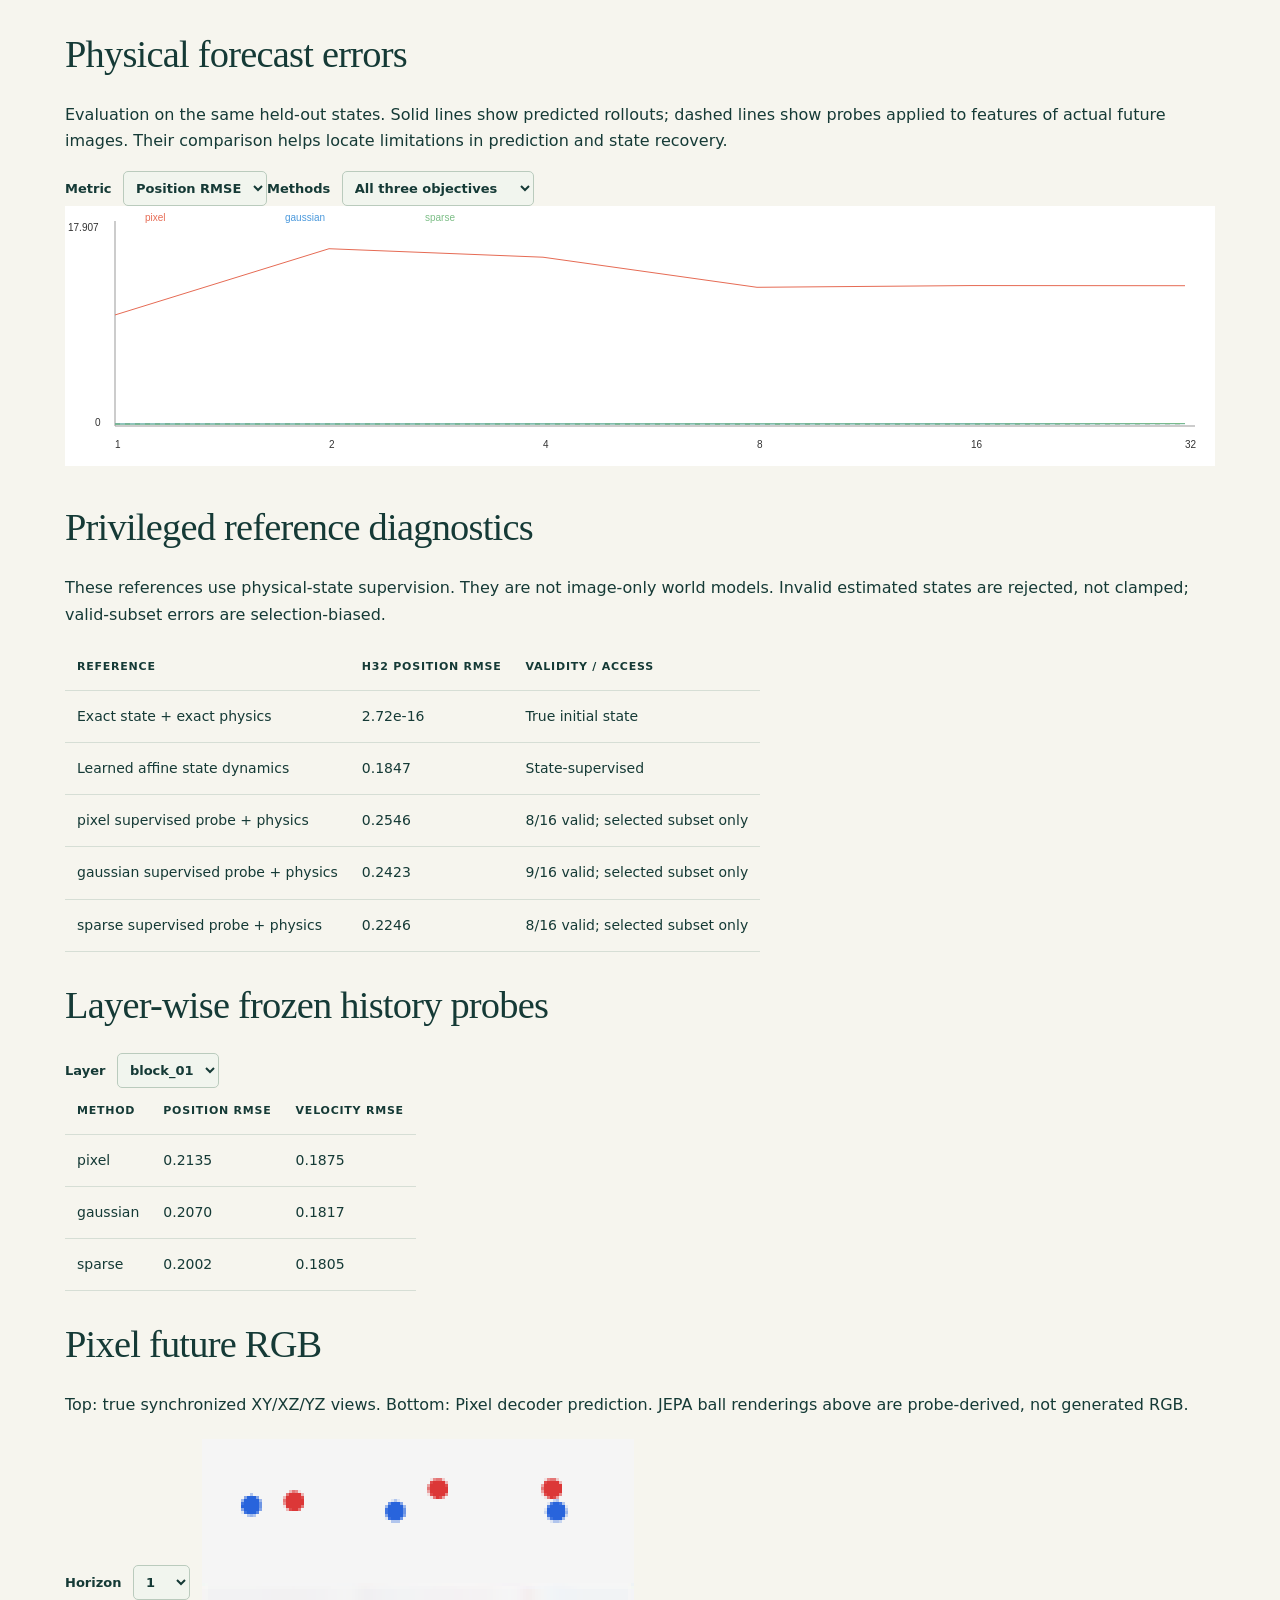
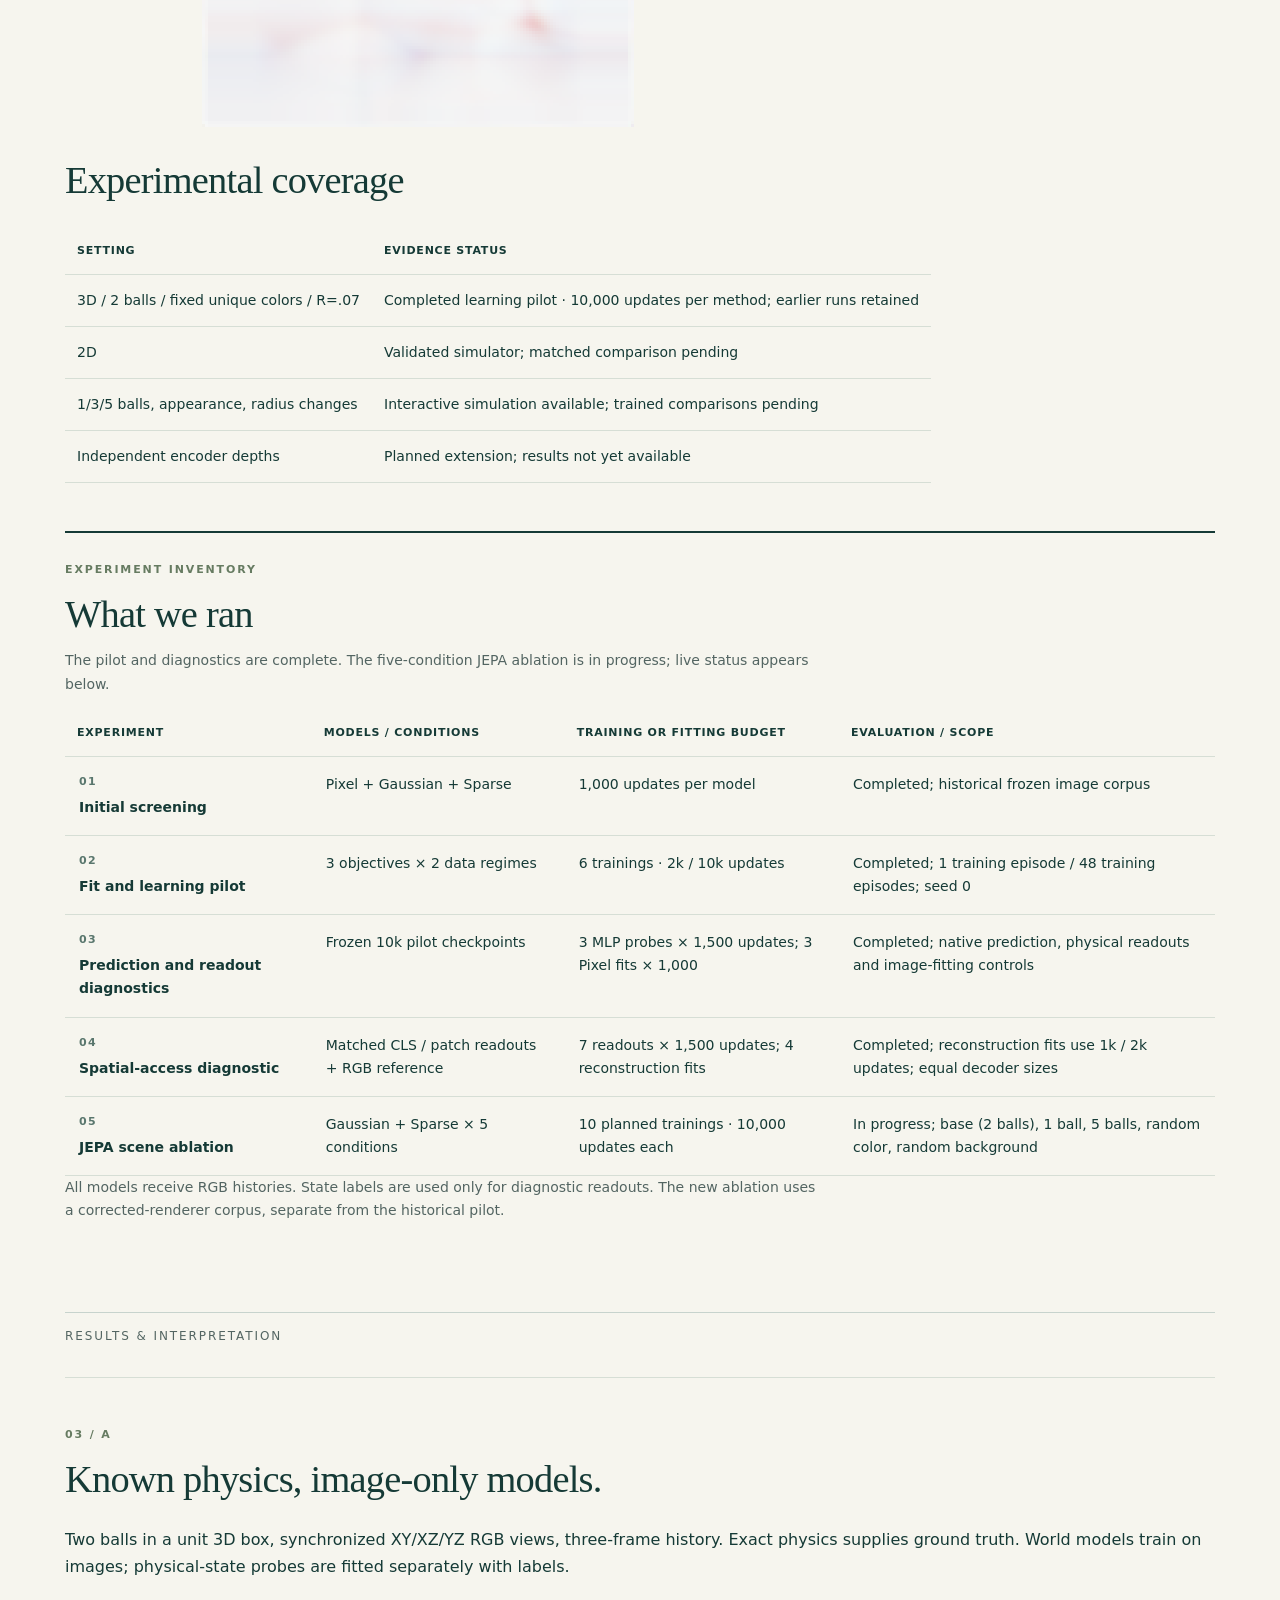
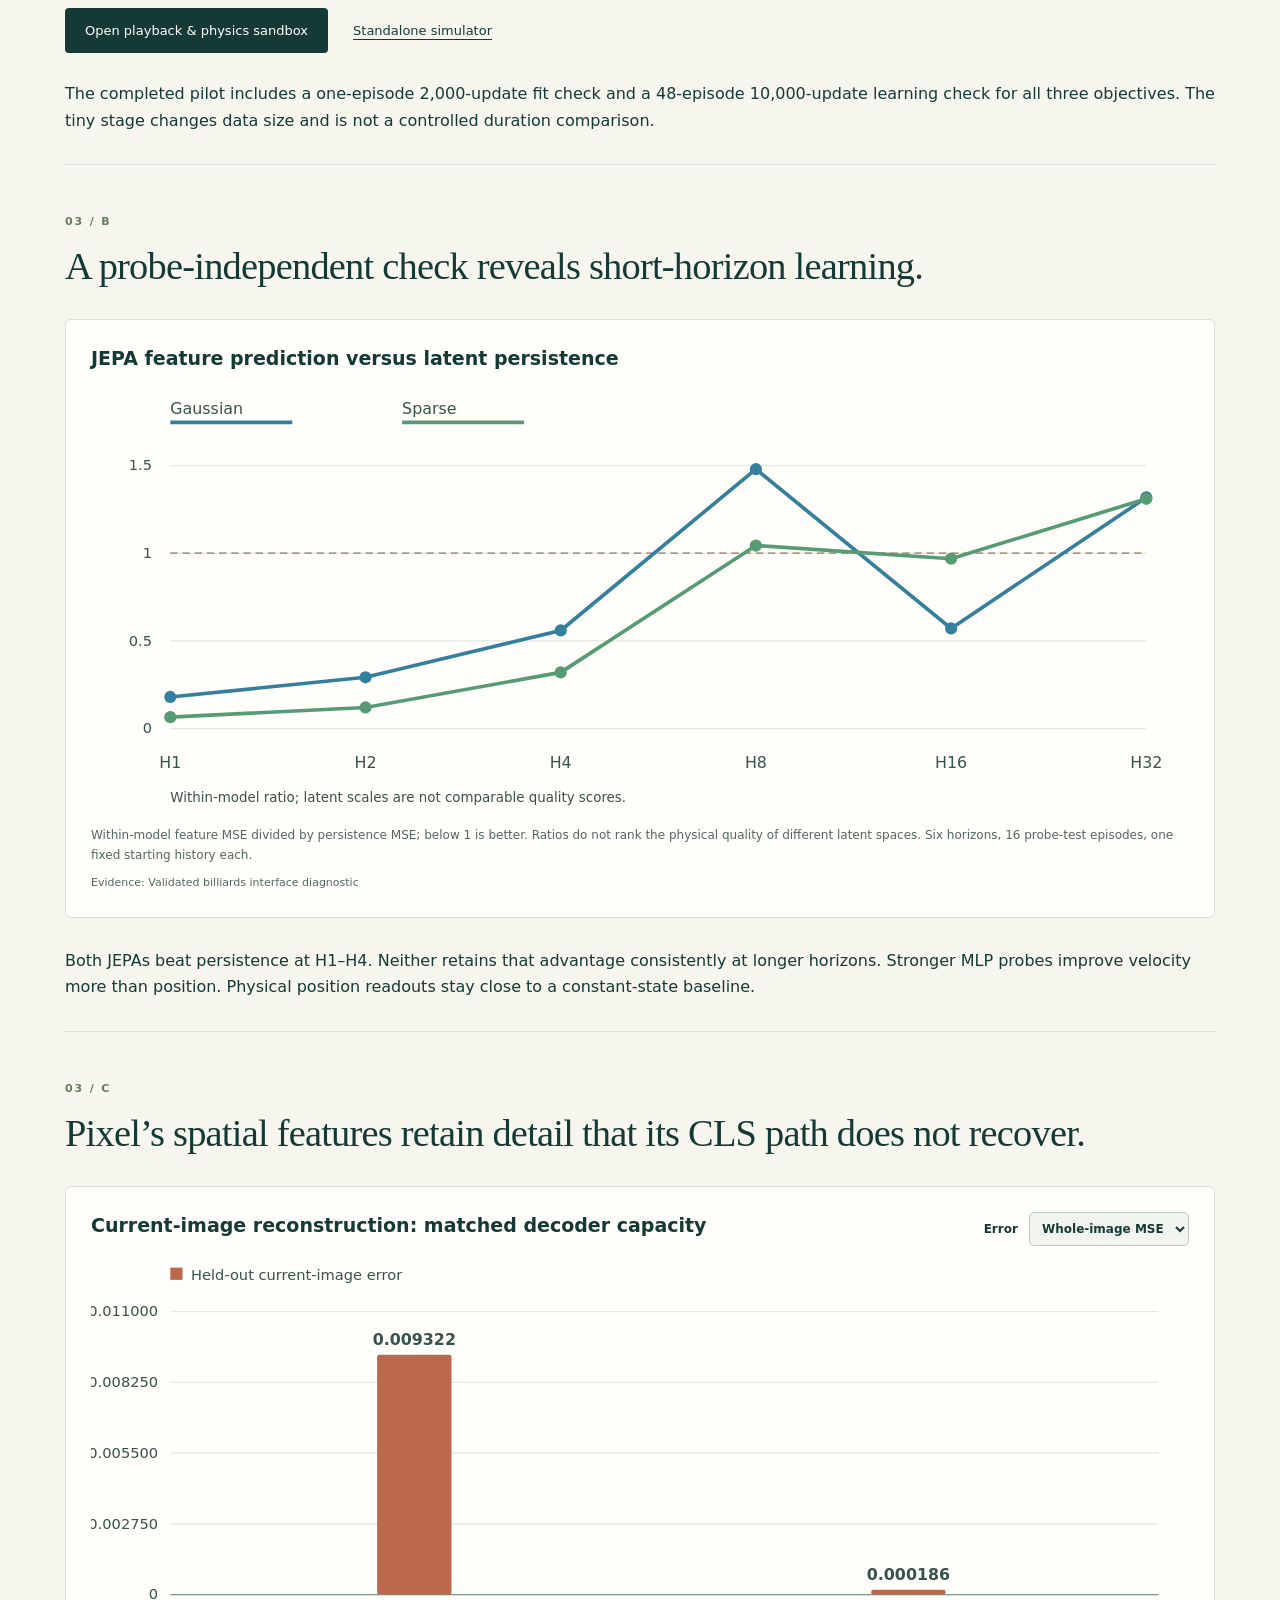
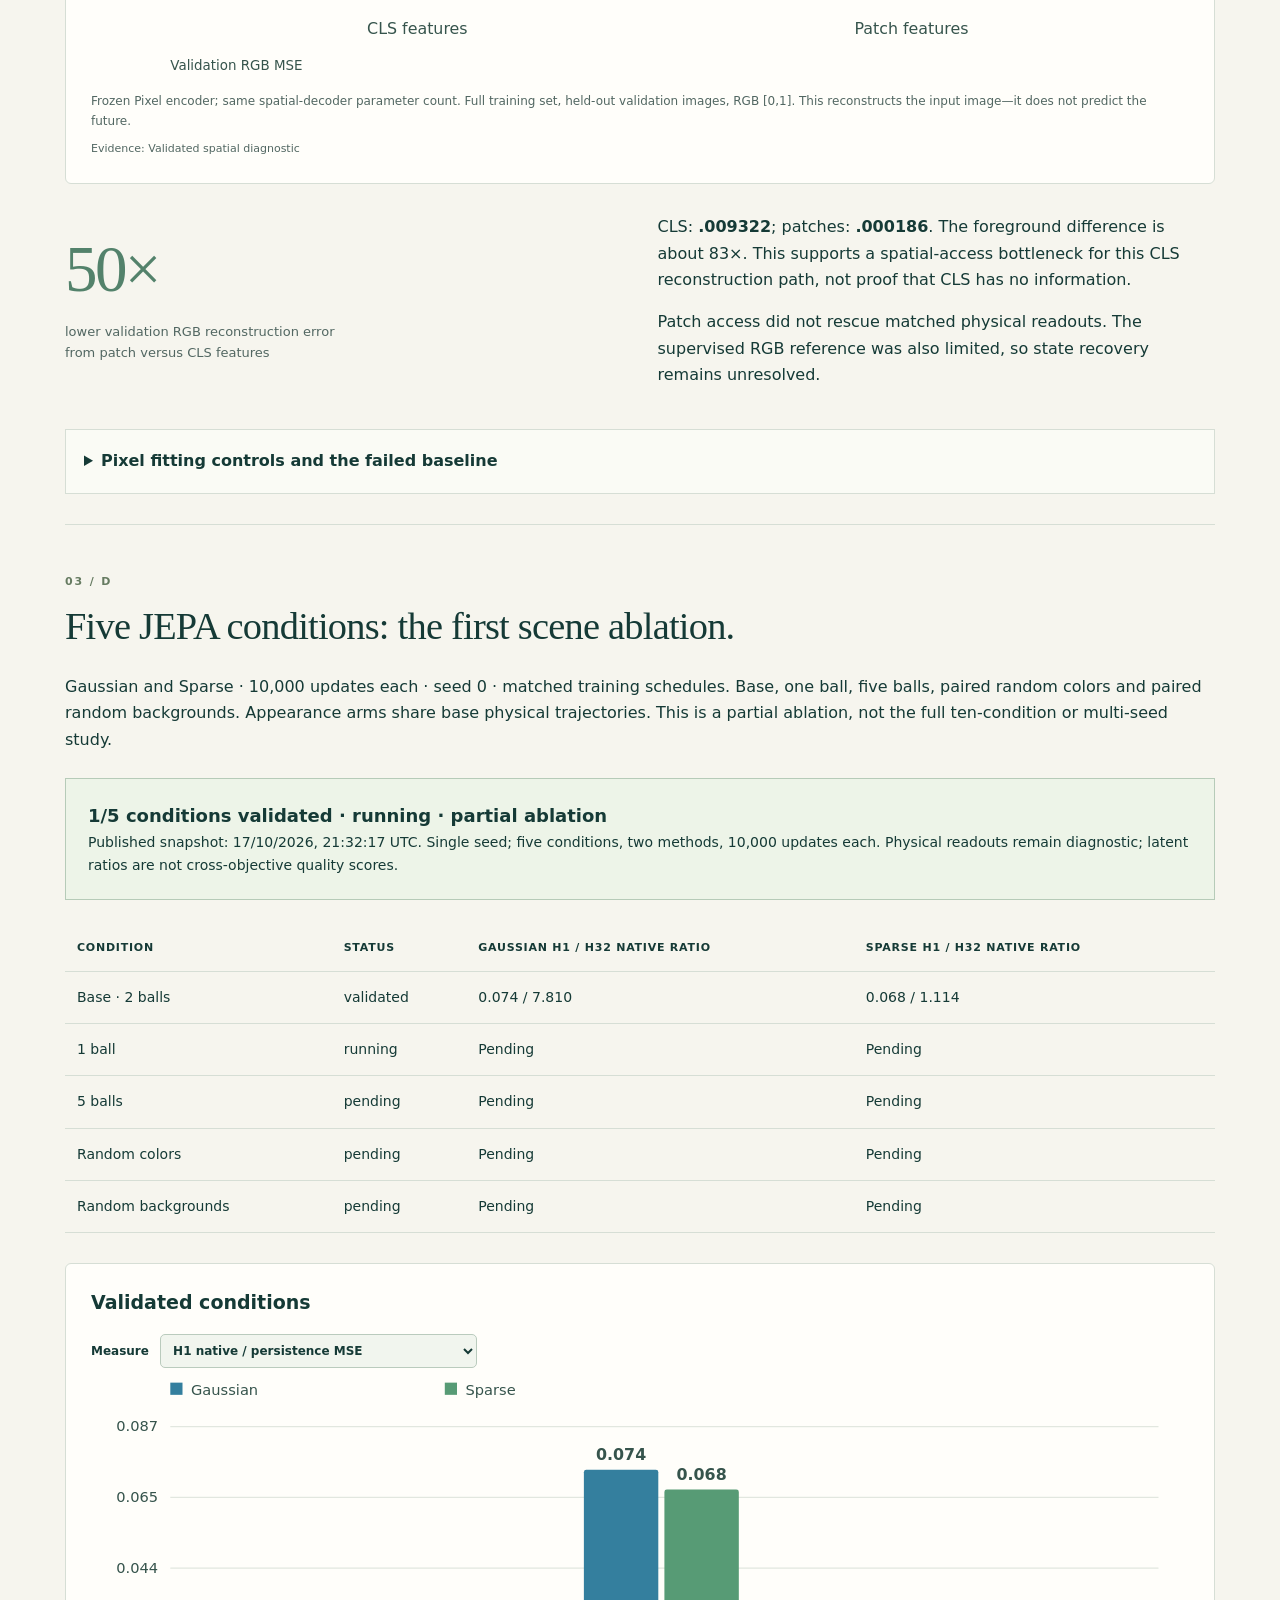
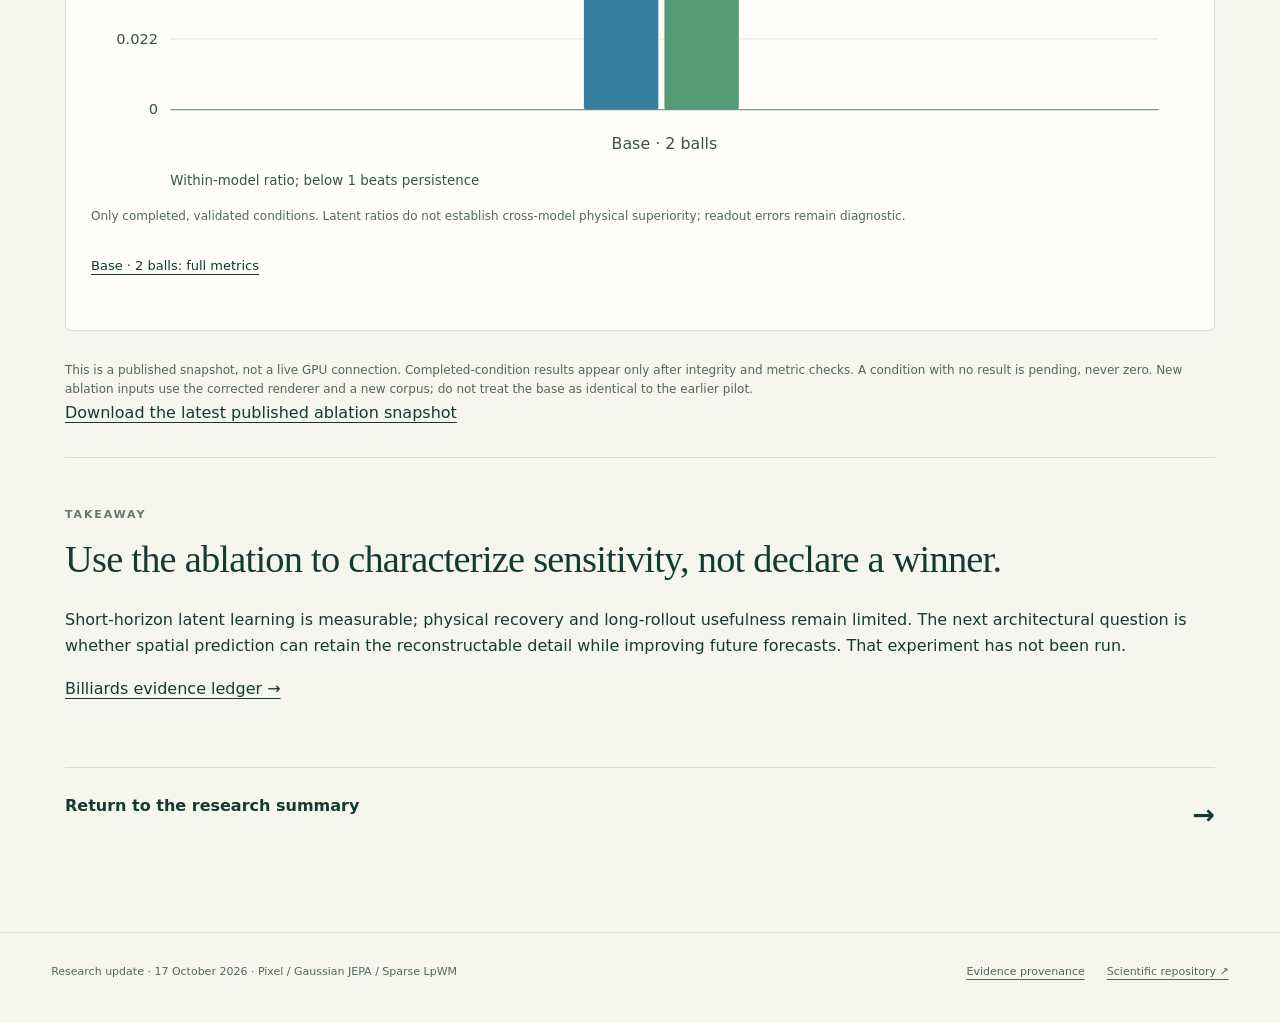
==== commit b645d5fb: "Repair embedded playback styling and initial frame; redirect legacy URL" ====
--- a/billiards.html
+++ b/billiards.html
@@ -1 +1 @@
-<!doctype html><html lang="en"><head><meta charset="utf-8"><meta name="viewport" content="width=device-width,initial-scale=1"><title>3D billiards: learning and ablations · World Models</title><link rel="stylesheet" href="review.css"></head><body data-page="billiards"><a class="skip" href="#main">Skip to content</a><header><a class="wordmark" href="index.html">WORLD MODEL STUDY<span>Research briefing</span></a><nav aria-label="Research chapters"><a data-page="index" href="index.html">Overview</a><a data-page="comparison" href="comparison.html">01 · Comparison</a><a data-page="layers" href="layers.html">02 · Layers & mechanisms</a><a data-page="billiards" href="billiards.html">03 · Billiards</a></nav></header><main id="main"><div class="hero"><p class="eyebrow">Part 03 / controlled dynamics</p><h1>3D billiards: learning and ablations</h1><p class="lead">Image-based world models with exact physical ground truth for evaluation.</p></div><section class="live-demo" aria-label="Live physics sandbox"><div class="live-caption"><strong>Live 3D physics sandbox</strong><span>Simulated ground truth · not a learned prediction</span><a href="billiards.html#playback">Model playback & results →</a></div><iframe src="simulator.html?embed=1" title="Interactive 3D billiards physics sandbox" loading="eager"></iframe></section><section id="playback" class="research-dashboard"><h2>Model playback & diagnostics</h2><p>How do image-prediction and latent-prediction objectives represent motion and interaction? We compare Pixel prediction, Gaussian JEPA and Sparse LpWM in a controlled 3D environment with known dynamics.</p><p id="status" class="warning">Loading recorded model comparisons…</p><h2>Playback and physics sandbox</h2><label>Training run <select id="run"><option value="learning">Completed pilot · 10,000 updates · 48 episodes</option><option value="tiny">Fit check · 2,000 updates · 1 episode</option><option value="screening">Initial screening · 1,000 updates · 48 episodes</option></select></label><div class="controls"><label>Mode <select id="mode"><option value="results">Recorded model comparison</option><option value="sandbox">Editable physics sandbox</option></select></label><label>Dimension <select id="dim"><option value="3">3D</option><option value="2">2D baseline</option></select></label><label>Balls <select id="balls"><option>1</option><option selected>2</option><option>3</option><option>5</option></select></label><label>Radius <input id="radius" type="number" value="0.07" min="0.02" max="0.12" step="0.01"></label><label>Appearance <select id="appearance"><option value="unique">Unique colors</option><option value="same">Same color</option><option value="background">Dark background</option></select></label><button id="reset">Reset</button></div><p id="scope">Saved results use the exact recorded configuration. Changing a setting switches to simulator-only mode.</p><div class="controls"><button id="play">Play</button><button id="step">Step</button><label>Time <input type="range" id="scrub" min="0" max="32" value="0"></label><output id="time">0.00 s</output><label>Camera <select id="camera"><option value="orbit">Orbit (drag canvas)</option><option value="xy">XY</option><option value="xz">XZ</option><option value="yz">YZ</option></select></label></div><section class="panels" id="panels"></section><p id="events"></p><details><summary>Edit initial positions and velocities (simulator-only)</summary><p>JSON q/v arrays in table units and units/s. Edits reset the trajectory. In XY view, drag a ball to edit x/y; its depth stays fixed.</p><textarea id="state"></textarea><button id="apply">Apply state</button></details><section id="pilot-summary" aria-label="Completed pilot image evaluation"></section><section id="diagnostics" aria-label="Representation and prediction analysis"><p>Loading diagnostic evidence…</p></section><h2>Physical forecast errors</h2><p>Evaluation on the same held-out states. Solid lines show predicted rollouts; dashed lines show probes applied to features of actual future images. Their comparison helps locate limitations in prediction and state recovery.</p><label>Metric <select id="metric"><option value="position_rmse">Position RMSE</option><option value="velocity_rmse">Velocity RMSE</option></select></label><label>Methods <select id="methods"><option value="all">All three objectives</option><option value="jepa">Gaussian and Sparse</option></select></label><canvas id="curve" class="plot"></canvas><h2>Privileged reference diagnostics</h2><p>These references use physical-state supervision. They are not image-only world models. Invalid estimated states are rejected, not clamped; valid-subset errors are selection-biased.</p><div id="references"></div><h2>Layer-wise frozen history probes</h2><label>Layer <select id="probe-layer"></select></label><div id="probe"></div><h2>Pixel future RGB</h2><p>Top: true synchronized XY/XZ/YZ views. Bottom: Pixel decoder prediction. JEPA ball renderings above are probe-derived, not generated RGB.</p><div class="controls"><label>Horizon <select id="horizon"><option>1</option><option>2</option><option>4</option><option>8</option><option>16</option><option>32</option></select></label><img id="pixels" style="width:432px;max-width:100%;image-rendering:pixelated" alt="Ground truth and predicted multiview RGB"></div><h2>Experimental coverage</h2><table><tr><th>Setting</th><th>Evidence status</th></tr><tr><td>3D / 2 balls / fixed unique colors / R=.07</td><td>Completed learning pilot · 10,000 updates per method; earlier runs retained</td></tr><tr><td>2D</td><td>Validated simulator; matched comparison pending</td></tr><tr><td>1/3/5 balls, appearance, radius changes</td><td>Interactive simulation available; trained comparisons pending</td></tr><tr><td>Independent encoder depths</td><td>Planned extension; results not yet available</td></tr></table><p id="error" role="alert"></p></section><section class="run-inventory" aria-label="Experiment inventory"><p class="eyebrow">Experiment inventory</p><h2>What we ran</h2><p class="inventory-note">The pilot and diagnostics are complete. The five-condition JEPA ablation is in progress; live status appears below.</p><div class="table-wrap"><table><thead><tr><th>Experiment</th><th>Models / conditions</th><th>Training or fitting budget</th><th>Evaluation / scope</th></tr></thead><tbody><tr><th scope="row"><span class="run-number">01</span>Initial screening</th><td>Pixel + Gaussian + Sparse</td><td>1,000 updates per model</td><td>Completed; historical frozen image corpus</td></tr><tr><th scope="row"><span class="run-number">02</span>Fit and learning pilot</th><td>3 objectives × 2 data regimes</td><td>6 trainings · 2k / 10k updates</td><td>Completed; 1 training episode / 48 training episodes; seed 0</td></tr><tr><th scope="row"><span class="run-number">03</span>Prediction and readout diagnostics</th><td>Frozen 10k pilot checkpoints</td><td>3 MLP probes × 1,500 updates; 3 Pixel fits × 1,000</td><td>Completed; native prediction, physical readouts and image-fitting controls</td></tr><tr><th scope="row"><span class="run-number">04</span>Spatial-access diagnostic</th><td>Matched CLS / patch readouts + RGB reference</td><td>7 readouts × 1,500 updates; 4 reconstruction fits</td><td>Completed; reconstruction fits use 1k / 2k updates; equal decoder sizes</td></tr><tr><th scope="row"><span class="run-number">05</span>JEPA scene ablation</th><td>Gaussian + Sparse × 5 conditions</td><td>10 planned trainings · 10,000 updates each</td><td>In progress; base (2 balls), 1 ball, 5 balls, random color, random background</td></tr></tbody></table></div><p class="inventory-note">All models receive RGB histories. State labels are used only for diagnostic readouts. The new ablation uses a corrected-renderer corpus, separate from the historical pilot.</p></section><div class="results-divider"><span>Results & interpretation</span></div><section class="chapter-section"><p class="eyebrow">03 / A</p><h2>Known physics, image-only models.</h2><p>Two balls in a unit 3D box, synchronized XY/XZ/YZ RGB views, three-frame history. Exact physics supplies ground truth. World models train on images; physical-state probes are fitted separately with labels.</p><div class="actions"><a class="button" href="billiards.html#playback">Open playback & physics sandbox</a><a href="simulator.html">Standalone simulator</a></div><p>The completed pilot includes a one-episode 2,000-update fit check and a 48-episode 10,000-update learning check for all three objectives. The tiny stage changes data size and is not a controlled duration comparison.</p></section><section class="chapter-section"><p class="eyebrow">03 / B</p><h2>A probe-independent check reveals short-horizon learning.</h2><article class="chart-card"><div class="chart-heading"><h3>JEPA feature prediction versus latent persistence</h3></div><div id="native" class="chart" aria-live="polite"></div><p class="caption">Within-model feature MSE divided by persistence MSE; below 1 is better. Ratios do not rank the physical quality of different latent spaces. Six horizons, 16 probe-test episodes, one fixed starting history each.</p><p class="source">Evidence: Validated billiards interface diagnostic</p></article><p>Both JEPAs beat persistence at H1–H4. Neither retains that advantage consistently at longer horizons. Stronger MLP probes improve velocity more than position. Physical position readouts stay close to a constant-state baseline.</p></section><section class="chapter-section"><p class="eyebrow">03 / C</p><h2>Pixel’s spatial features retain detail that its CLS path does not recover.</h2><article class="chart-card"><div class="chart-heading"><h3>Current-image reconstruction: matched decoder capacity</h3><label>Error <select id="recon-metric"><option value="mse">Whole-image MSE</option><option value="foreground_mse">Foreground MSE</option></select></label></div><div id="reconstruction" class="chart" aria-live="polite"></div><p class="caption">Frozen Pixel encoder; same spatial-decoder parameter count. Full training set, held-out validation images, RGB [0,1]. This reconstructs the input image—it does not predict the future.</p><p class="source">Evidence: Validated spatial diagnostic</p></article><div class="split"><div class="stat"><strong>50×</strong><span>lower validation RGB reconstruction error from patch versus CLS features</span></div><div><p>CLS: <strong>.009322</strong>; patches: <strong>.000186</strong>. The foreground difference is about 83×. This supports a spatial-access bottleneck for this CLS reconstruction path, not proof that CLS has no information.</p><p>Patch access did not rescue matched physical readouts. The supervised RGB reference was also limited, so state recovery remains unresolved.</p></div></div><details><summary>Pixel fitting controls and the failed baseline</summary><p>At 10k updates, future-image MSE .009202 is about10.7× persistence (.000864). On16 fixed training windows, further end-to-end fitting reaches .003368, decoder-only .007142, and free-code+decoder .003408; persistence is .000652. Those fitting controls are memorization diagnostics, not held-out improvements.</p></details></section><section class="chapter-section"><p class="eyebrow">03 / D</p><h2>Five JEPA conditions: the first scene ablation.</h2><p>Gaussian and Sparse · 10,000 updates each · seed 0 · matched training schedules. Base, one ball, five balls, paired random colors and paired random backgrounds. Appearance arms share base physical trajectories. This is a partial ablation, not the full ten-condition or multi-seed study.</p><div class="run-status" id="run-status">Loading saved run status…</div><div id="ablation-results"></div><p class="caption">This is a published snapshot, not a live GPU connection. Completed-condition results appear only after integrity and metric checks. A condition with no result is pending, never zero. New ablation inputs use the corrected renderer and a new corpus; do not treat the base as identical to the earlier pilot.</p><a href="results/jepa-priority.json">Download the latest published ablation snapshot</a></section><section class="chapter-section"><p class="eyebrow">Takeaway</p><h2>Use the ablation to characterize sensitivity, not declare a winner.</h2><p>Short-horizon latent learning is measurable; physical recovery and long-rollout usefulness remain limited. The next architectural question is whether spatial prediction can retain the reconstructable detail while improving future forecasts. That experiment has not been run.</p><a href="evidence.html#billiards">Billiards evidence ledger →</a></section><a class="next" href="index.html">Return to the research summary <span>→</span></a></main><footer><p>Research update · 17 October 2026 · Pixel / Gaussian JEPA / Sparse LpWM</p><a href="review-data/provenance.json">Evidence provenance</a><a href="https://github.com/henry550xz/jepa-worldmodel-comparison">Scientific repository ↗</a></footer><script type="module" src="review.mjs"></script><script type="module" src="research.mjs"></script></body></html>+<!doctype html><html lang="en"><head><meta charset="utf-8"><meta name="viewport" content="width=device-width,initial-scale=1"><title>3D billiards: learning and ablations · World Models</title><link rel="stylesheet" href="review.css?v=dashboard-fix-2"></head><body data-page="billiards"><a class="skip" href="#main">Skip to content</a><header><a class="wordmark" href="index.html">WORLD MODEL STUDY<span>Research briefing</span></a><nav aria-label="Research chapters"><a data-page="index" href="index.html">Overview</a><a data-page="comparison" href="comparison.html">01 · Comparison</a><a data-page="layers" href="layers.html">02 · Layers & mechanisms</a><a data-page="billiards" href="billiards.html">03 · Billiards</a></nav></header><main id="main"><div class="hero"><p class="eyebrow">Part 03 / controlled dynamics</p><h1>3D billiards: learning and ablations</h1><p class="lead">Image-based world models with exact physical ground truth for evaluation.</p></div><section class="live-demo" aria-label="Live physics sandbox"><div class="live-caption"><strong>Live 3D physics sandbox</strong><span>Simulated ground truth · not a learned prediction</span><a href="billiards.html#playback">Model playback & results →</a></div><iframe src="simulator.html?embed=1" title="Interactive 3D billiards physics sandbox" loading="eager"></iframe></section><section id="playback" class="research-dashboard"><h2>Model playback & diagnostics</h2><p>How do image-prediction and latent-prediction objectives represent motion and interaction? We compare Pixel prediction, Gaussian JEPA and Sparse LpWM in a controlled 3D environment with known dynamics.</p><p id="status" class="warning">Loading recorded model comparisons…</p><h2>Playback and physics sandbox</h2><label>Training run <select id="run"><option value="learning">Completed pilot · 10,000 updates · 48 episodes</option><option value="tiny">Fit check · 2,000 updates · 1 episode</option><option value="screening">Initial screening · 1,000 updates · 48 episodes</option></select></label><div class="controls"><label>Mode <select id="mode"><option value="results">Recorded model comparison</option><option value="sandbox">Editable physics sandbox</option></select></label><label>Dimension <select id="dim"><option value="3">3D</option><option value="2">2D baseline</option></select></label><label>Balls <select id="balls"><option>1</option><option selected>2</option><option>3</option><option>5</option></select></label><label>Radius <input id="radius" type="number" value="0.07" min="0.02" max="0.12" step="0.01"></label><label>Appearance <select id="appearance"><option value="unique">Unique colors</option><option value="same">Same color</option><option value="background">Dark background</option></select></label><button id="reset">Reset</button></div><p id="scope">Saved results use the exact recorded configuration. Changing a setting switches to simulator-only mode.</p><div class="controls"><button id="play">Play</button><button id="step">Step</button><label>Time <input type="range" id="scrub" min="0" max="32" value="0"></label><output id="time">0.00 s</output><label>Camera <select id="camera"><option value="orbit">Orbit (drag canvas)</option><option value="xy">XY</option><option value="xz">XZ</option><option value="yz">YZ</option></select></label></div><section class="panels" id="panels"></section><p id="events"></p><details><summary>Edit initial positions and velocities (simulator-only)</summary><p>JSON q/v arrays in table units and units/s. Edits reset the trajectory. In XY view, drag a ball to edit x/y; its depth stays fixed.</p><textarea id="state"></textarea><button id="apply">Apply state</button></details><section id="pilot-summary" aria-label="Completed pilot image evaluation"></section><section id="diagnostics" aria-label="Representation and prediction analysis"><p>Loading diagnostic evidence…</p></section><h2>Physical forecast errors</h2><p>Evaluation on the same held-out states. Solid lines show predicted rollouts; dashed lines show probes applied to features of actual future images. Their comparison helps locate limitations in prediction and state recovery.</p><label>Metric <select id="metric"><option value="position_rmse">Position RMSE</option><option value="velocity_rmse">Velocity RMSE</option></select></label><label>Methods <select id="methods"><option value="all">All three objectives</option><option value="jepa">Gaussian and Sparse</option></select></label><canvas id="curve" class="plot"></canvas><h2>Privileged reference diagnostics</h2><p>These references use physical-state supervision. They are not image-only world models. Invalid estimated states are rejected, not clamped; valid-subset errors are selection-biased.</p><div id="references"></div><h2>Layer-wise frozen history probes</h2><label>Layer <select id="probe-layer"></select></label><div id="probe"></div><h2>Pixel future RGB</h2><p>Top: true synchronized XY/XZ/YZ views. Bottom: Pixel decoder prediction. JEPA ball renderings above are probe-derived, not generated RGB.</p><div class="controls"><label>Horizon <select id="horizon"><option>1</option><option>2</option><option>4</option><option>8</option><option>16</option><option>32</option></select></label><img id="pixels" style="width:432px;max-width:100%;image-rendering:pixelated" alt="Ground truth and predicted multiview RGB"></div><h2>Experimental coverage</h2><table><tr><th>Setting</th><th>Evidence status</th></tr><tr><td>3D / 2 balls / fixed unique colors / R=.07</td><td>Completed learning pilot · 10,000 updates per method; earlier runs retained</td></tr><tr><td>2D</td><td>Validated simulator; matched comparison pending</td></tr><tr><td>1/3/5 balls, appearance, radius changes</td><td>Interactive simulation available; trained comparisons pending</td></tr><tr><td>Independent encoder depths</td><td>Planned extension; results not yet available</td></tr></table><p id="error" role="alert"></p></section><section class="run-inventory" aria-label="Experiment inventory"><p class="eyebrow">Experiment inventory</p><h2>What we ran</h2><p class="inventory-note">The pilot and diagnostics are complete. The five-condition JEPA ablation is in progress; live status appears below.</p><div class="table-wrap"><table><thead><tr><th>Experiment</th><th>Models / conditions</th><th>Training or fitting budget</th><th>Evaluation / scope</th></tr></thead><tbody><tr><th scope="row"><span class="run-number">01</span>Initial screening</th><td>Pixel + Gaussian + Sparse</td><td>1,000 updates per model</td><td>Completed; historical frozen image corpus</td></tr><tr><th scope="row"><span class="run-number">02</span>Fit and learning pilot</th><td>3 objectives × 2 data regimes</td><td>6 trainings · 2k / 10k updates</td><td>Completed; 1 training episode / 48 training episodes; seed 0</td></tr><tr><th scope="row"><span class="run-number">03</span>Prediction and readout diagnostics</th><td>Frozen 10k pilot checkpoints</td><td>3 MLP probes × 1,500 updates; 3 Pixel fits × 1,000</td><td>Completed; native prediction, physical readouts and image-fitting controls</td></tr><tr><th scope="row"><span class="run-number">04</span>Spatial-access diagnostic</th><td>Matched CLS / patch readouts + RGB reference</td><td>7 readouts × 1,500 updates; 4 reconstruction fits</td><td>Completed; reconstruction fits use 1k / 2k updates; equal decoder sizes</td></tr><tr><th scope="row"><span class="run-number">05</span>JEPA scene ablation</th><td>Gaussian + Sparse × 5 conditions</td><td>10 planned trainings · 10,000 updates each</td><td>In progress; base (2 balls), 1 ball, 5 balls, random color, random background</td></tr></tbody></table></div><p class="inventory-note">All models receive RGB histories. State labels are used only for diagnostic readouts. The new ablation uses a corrected-renderer corpus, separate from the historical pilot.</p></section><div class="results-divider"><span>Results & interpretation</span></div><section class="chapter-section"><p class="eyebrow">03 / A</p><h2>Known physics, image-only models.</h2><p>Two balls in a unit 3D box, synchronized XY/XZ/YZ RGB views, three-frame history. Exact physics supplies ground truth. World models train on images; physical-state probes are fitted separately with labels.</p><div class="actions"><a class="button" href="billiards.html#playback">Open playback & physics sandbox</a><a href="simulator.html">Standalone simulator</a></div><p>The completed pilot includes a one-episode 2,000-update fit check and a 48-episode 10,000-update learning check for all three objectives. The tiny stage changes data size and is not a controlled duration comparison.</p></section><section class="chapter-section"><p class="eyebrow">03 / B</p><h2>A probe-independent check reveals short-horizon learning.</h2><article class="chart-card"><div class="chart-heading"><h3>JEPA feature prediction versus latent persistence</h3></div><div id="native" class="chart" aria-live="polite"></div><p class="caption">Within-model feature MSE divided by persistence MSE; below 1 is better. Ratios do not rank the physical quality of different latent spaces. Six horizons, 16 probe-test episodes, one fixed starting history each.</p><p class="source">Evidence: Validated billiards interface diagnostic</p></article><p>Both JEPAs beat persistence at H1–H4. Neither retains that advantage consistently at longer horizons. Stronger MLP probes improve velocity more than position. Physical position readouts stay close to a constant-state baseline.</p></section><section class="chapter-section"><p class="eyebrow">03 / C</p><h2>Pixel’s spatial features retain detail that its CLS path does not recover.</h2><article class="chart-card"><div class="chart-heading"><h3>Current-image reconstruction: matched decoder capacity</h3><label>Error <select id="recon-metric"><option value="mse">Whole-image MSE</option><option value="foreground_mse">Foreground MSE</option></select></label></div><div id="reconstruction" class="chart" aria-live="polite"></div><p class="caption">Frozen Pixel encoder; same spatial-decoder parameter count. Full training set, held-out validation images, RGB [0,1]. This reconstructs the input image—it does not predict the future.</p><p class="source">Evidence: Validated spatial diagnostic</p></article><div class="split"><div class="stat"><strong>50×</strong><span>lower validation RGB reconstruction error from patch versus CLS features</span></div><div><p>CLS: <strong>.009322</strong>; patches: <strong>.000186</strong>. The foreground difference is about 83×. This supports a spatial-access bottleneck for this CLS reconstruction path, not proof that CLS has no information.</p><p>Patch access did not rescue matched physical readouts. The supervised RGB reference was also limited, so state recovery remains unresolved.</p></div></div><details><summary>Pixel fitting controls and the failed baseline</summary><p>At 10k updates, future-image MSE .009202 is about10.7× persistence (.000864). On16 fixed training windows, further end-to-end fitting reaches .003368, decoder-only .007142, and free-code+decoder .003408; persistence is .000652. Those fitting controls are memorization diagnostics, not held-out improvements.</p></details></section><section class="chapter-section"><p class="eyebrow">03 / D</p><h2>Five JEPA conditions: the first scene ablation.</h2><p>Gaussian and Sparse · 10,000 updates each · seed 0 · matched training schedules. Base, one ball, five balls, paired random colors and paired random backgrounds. Appearance arms share base physical trajectories. This is a partial ablation, not the full ten-condition or multi-seed study.</p><div class="run-status" id="run-status">Loading saved run status…</div><div id="ablation-results"></div><p class="caption">This is a published snapshot, not a live GPU connection. Completed-condition results appear only after integrity and metric checks. A condition with no result is pending, never zero. New ablation inputs use the corrected renderer and a new corpus; do not treat the base as identical to the earlier pilot.</p><a href="results/jepa-priority.json">Download the latest published ablation snapshot</a></section><section class="chapter-section"><p class="eyebrow">Takeaway</p><h2>Use the ablation to characterize sensitivity, not declare a winner.</h2><p>Short-horizon latent learning is measurable; physical recovery and long-rollout usefulness remain limited. The next architectural question is whether spatial prediction can retain the reconstructable detail while improving future forecasts. That experiment has not been run.</p><a href="evidence.html#billiards">Billiards evidence ledger →</a></section><a class="next" href="index.html">Return to the research summary <span>→</span></a></main><footer><p>Research update · 17 October 2026 · Pixel / Gaussian JEPA / Sparse LpWM</p><a href="review-data/provenance.json">Evidence provenance</a><a href="https://github.com/henry550xz/jepa-worldmodel-comparison">Scientific repository ↗</a></footer><script type="module" src="review.mjs"></script><script type="module" src="research.mjs?v=dashboard-fix-2"></script></body></html>
--- a/review.css
+++ b/review.css
@@ -15,3 +15,13 @@
 .research-dashboard .panels{display:grid;grid-template-columns:repeat(2,minmax(0,1fr));gap:16px}.research-dashboard .panel{background:#102e32;color:white;padding:14px;border-radius:8px}.research-dashboard .panel canvas{display:block;width:100%;height:250px;touch-action:none}
 .research-dashboard select,.research-dashboard input,.research-dashboard button,.research-dashboard textarea{font:inherit;padding:8px;max-width:100%}.research-dashboard button{cursor:pointer;background:#eef3e9;border:1px solid #b8c8bd;border-radius:5px;color:var(--ink)}
 .research-dashboard .controls{display:flex;flex-wrap:wrap;gap:12px;align-items:center;margin:20px 0}.research-dashboard .warning{background:#fff0cf;padding:16px}.research-dashboard textarea{width:100%;height:120px}.research-dashboard .plot{width:100%;height:260px;background:white}.research-dashboard .hidden{display:none}.research-dashboard h2{margin-top:30px}.research-dashboard table{display:block;overflow:auto}.research-dashboard label{font-size:13px}.research-dashboard .controls label{max-width:100%}@media(max-width:700px){.research-dashboard .panels{grid-template-columns:1fr}}
+
+/* Retained dashboard diagnostic layout. */
+
+#diagnostics{margin:32px 0 48px;padding:24px;border:1px solid var(--line);border-radius:16px;background:#eaf0e8}#diagnostics h2{margin-bottom:12px}#diagnostics h3{font:22px/1.3 Georgia,serif;margin:0 0 12px}#diagnostics h4{margin-bottom:10px}#diagnostics p{font-size:14px}.diag-grid{display:grid;grid-template-columns:repeat(2,minmax(0,1fr));gap:20px}.diag-card{background:#fffdf8;padding:22px;border-radius:12px;min-width:0}.diag-card svg{display:block;width:100%;max-width:360px;margin:auto;font:13px system-ui}.diag-card img{width:100%;image-rendering:pixelated;border:1px solid var(--line)}.diag-bar-label{display:flex;justify-content:space-between;gap:12px;font-size:12px;margin-top:10px}.diag-bar-label strong{white-space:nowrap}.diag-track,.diag-valid-track{height:10px;background:#e4e8e2;border-radius:3px;overflow:hidden;margin:5px 0 12px}.diag-track span,.diag-valid-track span{display:block;height:100%}.diag-track .predicted{background:#b44e33}.diag-track .true_future_probe{background:#427e91}.diag-valid-track{background:#b44e33}.diag-valid-track span{background:#397764}.diag-error-group{padding:10px;border:1px solid transparent;border-radius:7px}.diag-error-group.selected{border-color:#789189;background:#eef3ed}.diag-takeaway{border-left:4px solid var(--green);padding:12px 18px;background:white}#diagnostics code{overflow-wrap:anywhere}#diag-trajectory-note{overflow-wrap:anywhere}#diagnostics .note{font-size:12px}@media(max-width:800px){.diag-grid{grid-template-columns:1fr}#diagnostics{padding:16px}.diag-card{padding:16px}}
+
+/* Navigation between the two research views. */
+header{flex-wrap:wrap}
+
+
+#diagnostics{--green:#17675b}
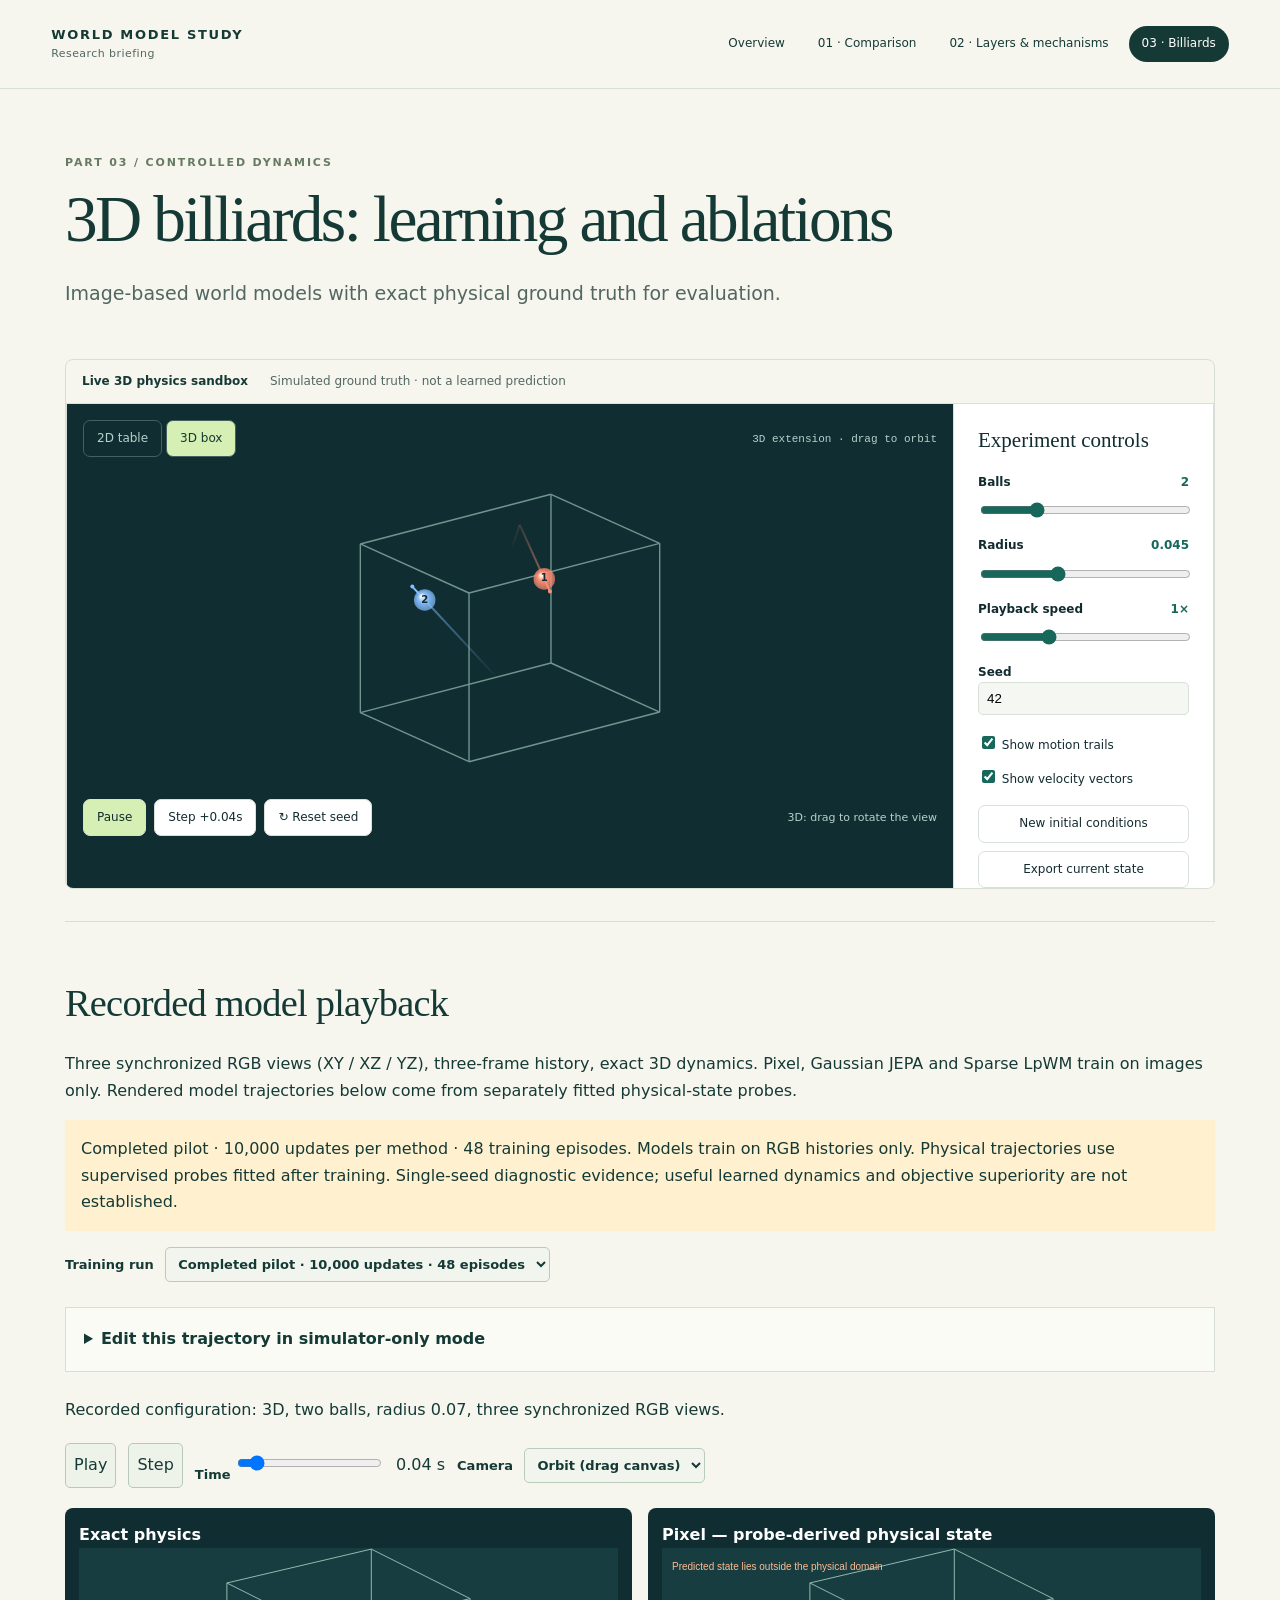
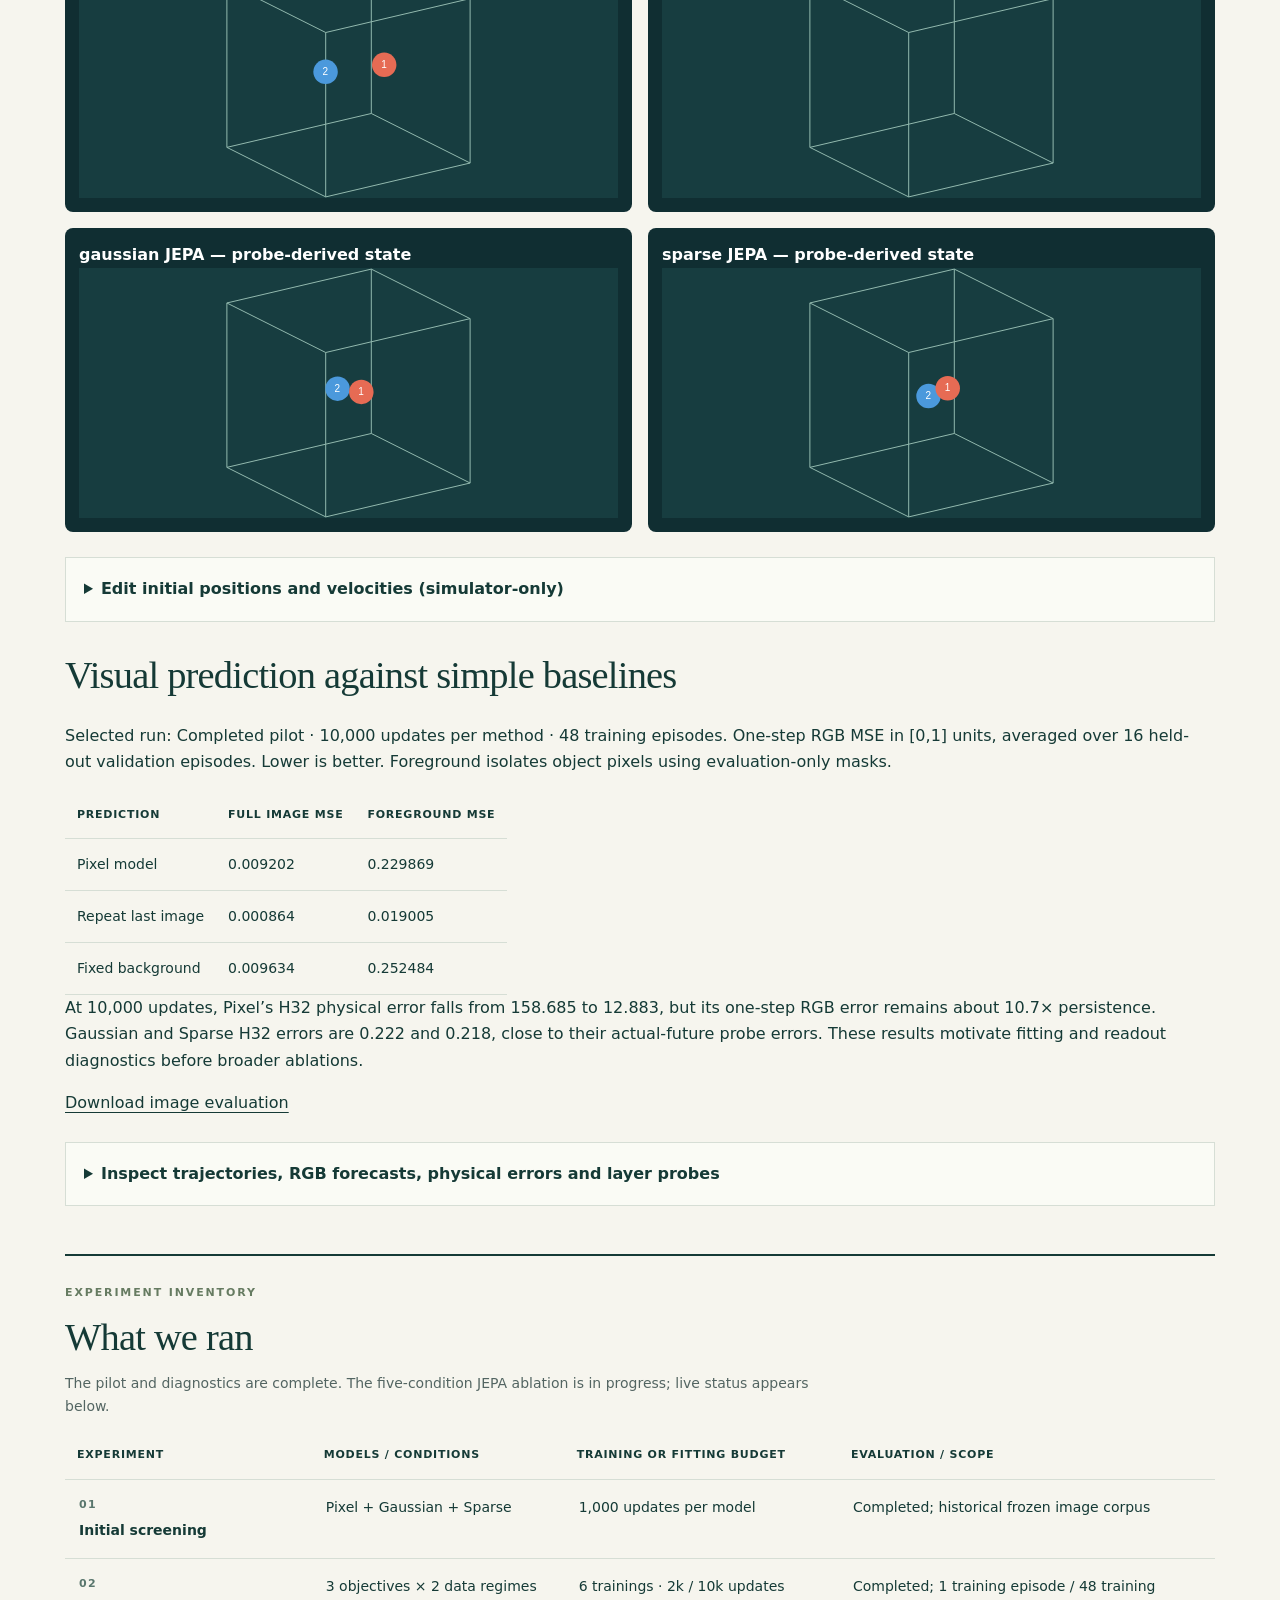
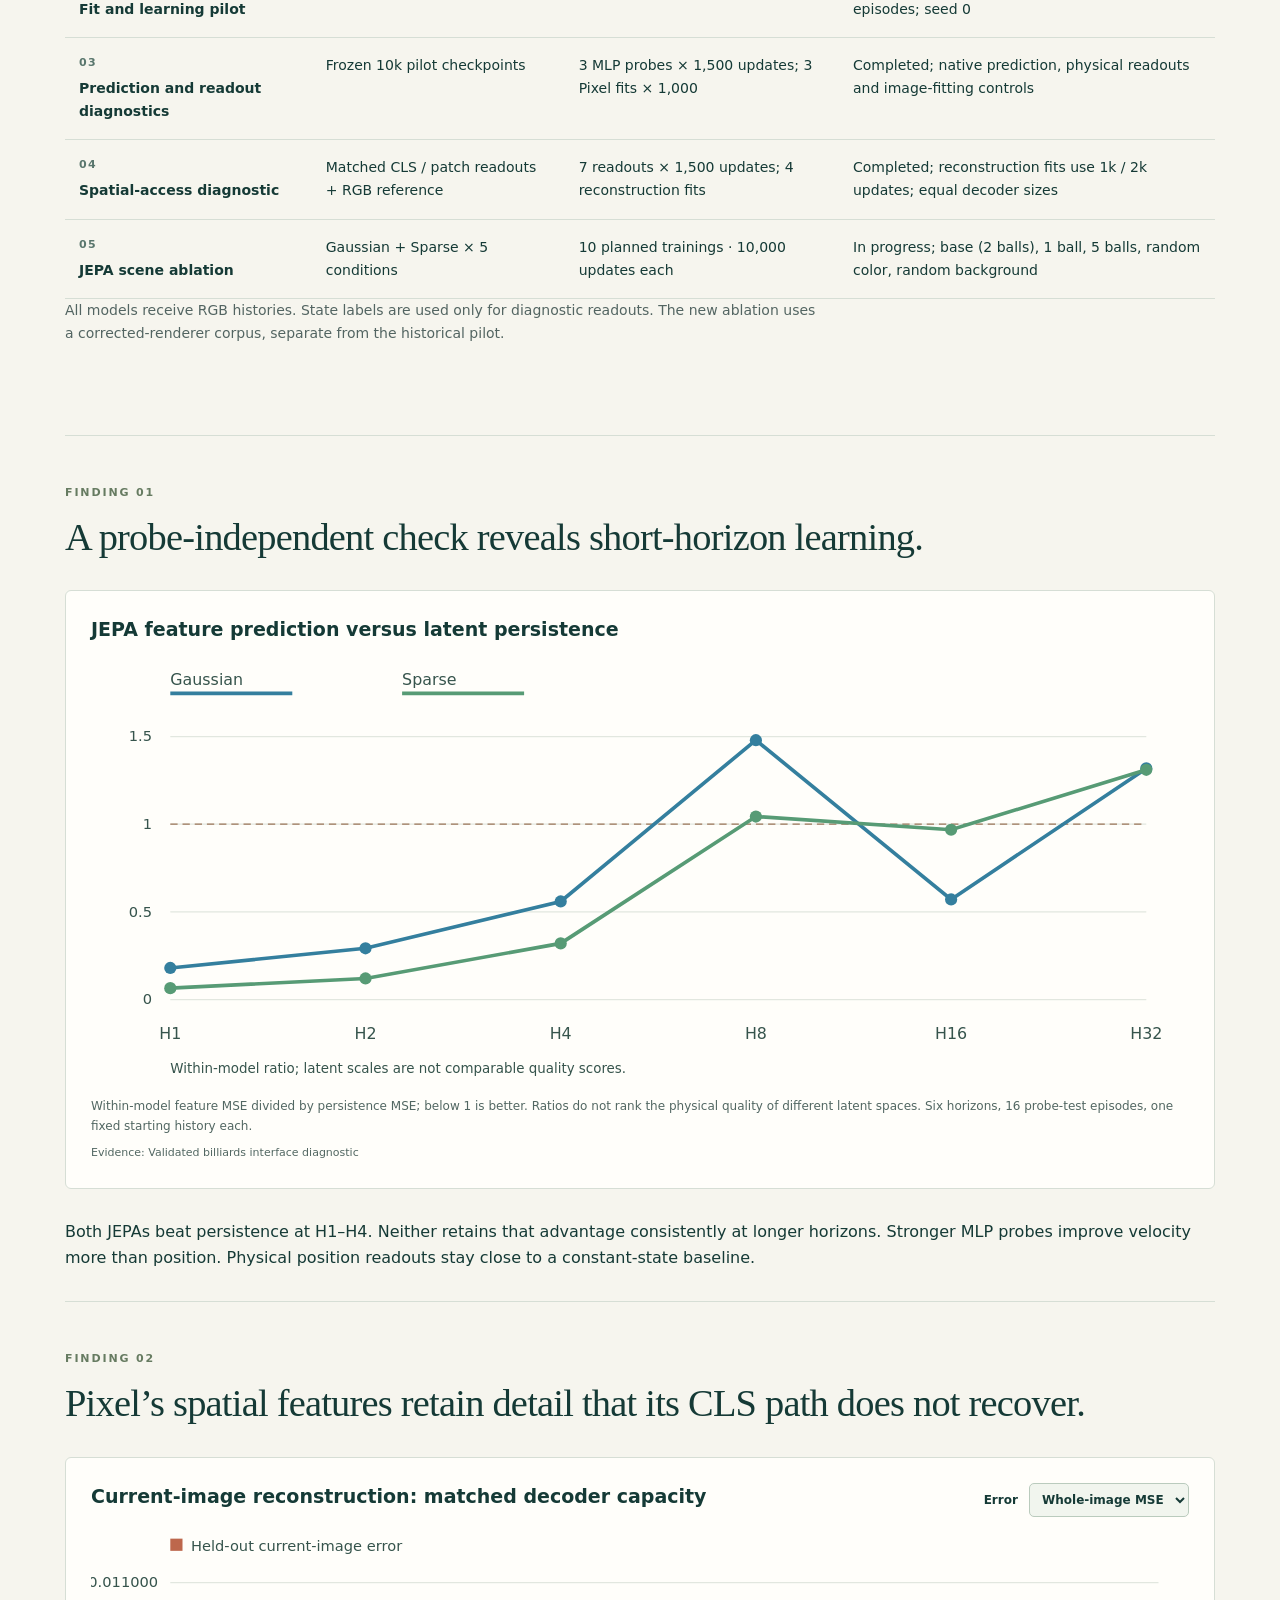
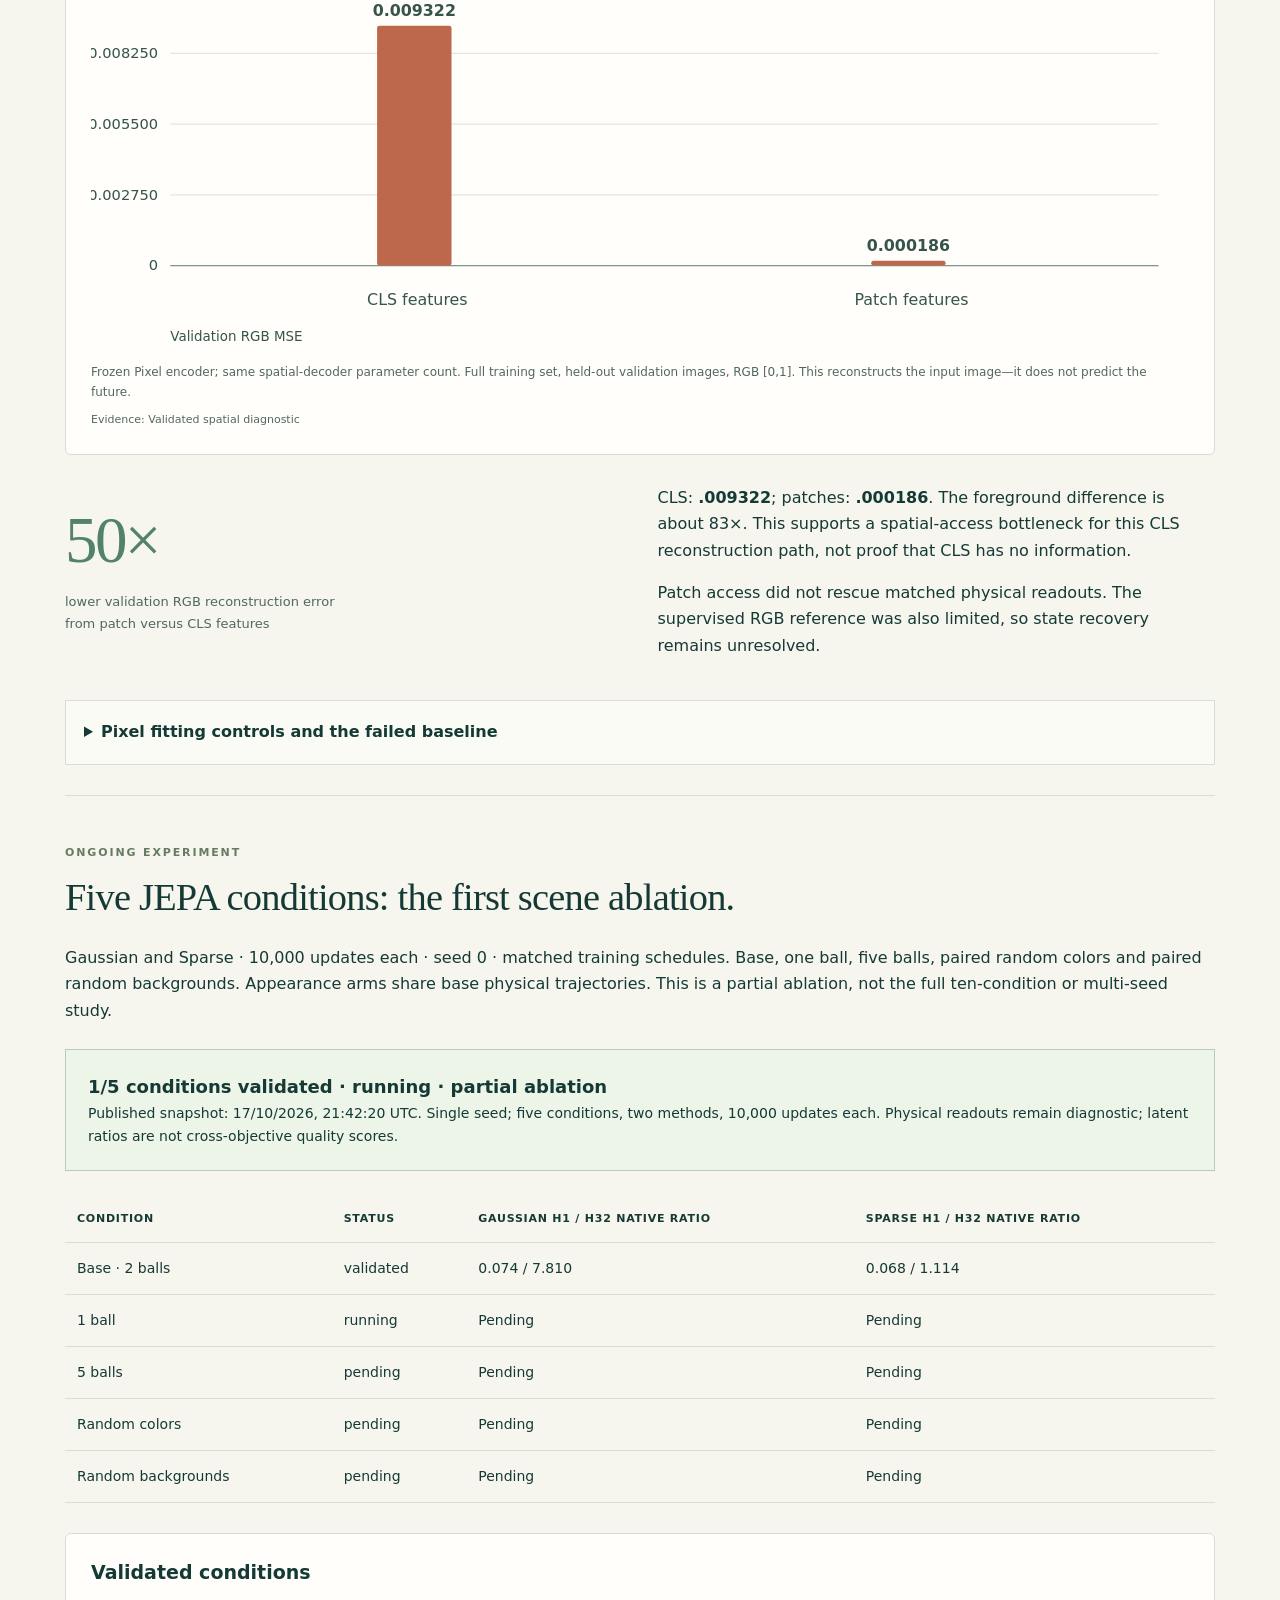
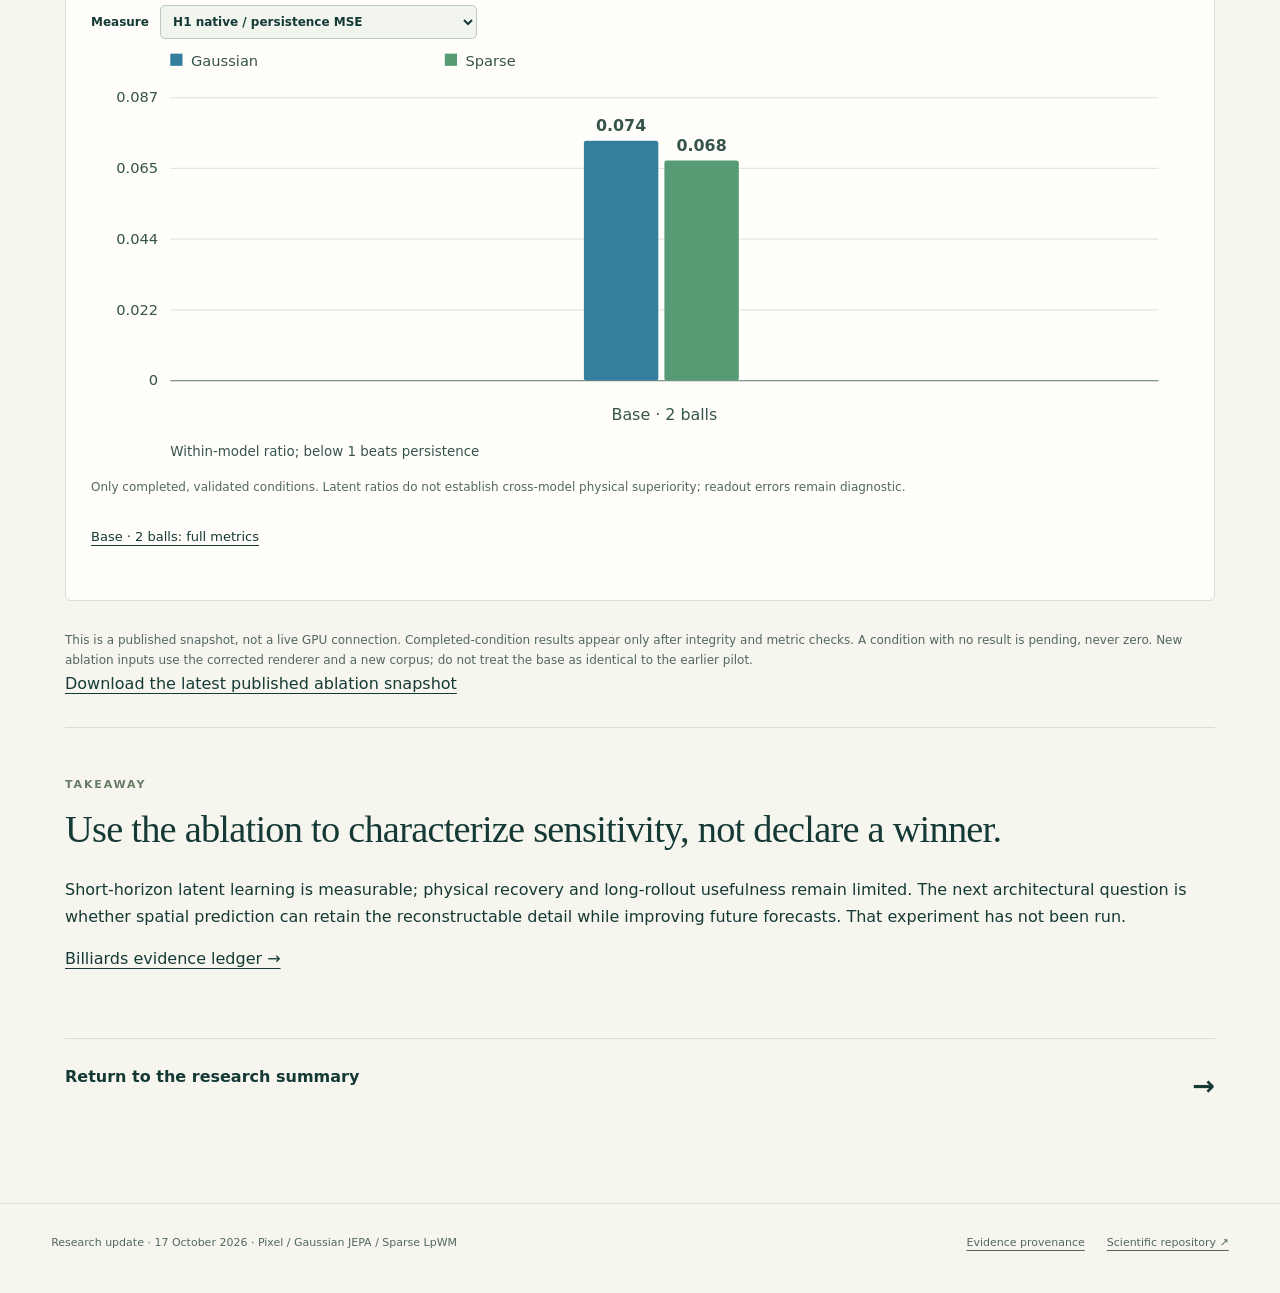
==== commit a07790c0: "Organize billiards presentation and consolidate repeated diagnostics" ====
--- a/billiards.html
+++ b/billiards.html
@@ -1 +1 @@
-<!doctype html><html lang="en"><head><meta charset="utf-8"><meta name="viewport" content="width=device-width,initial-scale=1"><title>3D billiards: learning and ablations · World Models</title><link rel="stylesheet" href="review.css?v=dashboard-fix-2"></head><body data-page="billiards"><a class="skip" href="#main">Skip to content</a><header><a class="wordmark" href="index.html">WORLD MODEL STUDY<span>Research briefing</span></a><nav aria-label="Research chapters"><a data-page="index" href="index.html">Overview</a><a data-page="comparison" href="comparison.html">01 · Comparison</a><a data-page="layers" href="layers.html">02 · Layers & mechanisms</a><a data-page="billiards" href="billiards.html">03 · Billiards</a></nav></header><main id="main"><div class="hero"><p class="eyebrow">Part 03 / controlled dynamics</p><h1>3D billiards: learning and ablations</h1><p class="lead">Image-based world models with exact physical ground truth for evaluation.</p></div><section class="live-demo" aria-label="Live physics sandbox"><div class="live-caption"><strong>Live 3D physics sandbox</strong><span>Simulated ground truth · not a learned prediction</span><a href="billiards.html#playback">Model playback & results →</a></div><iframe src="simulator.html?embed=1" title="Interactive 3D billiards physics sandbox" loading="eager"></iframe></section><section id="playback" class="research-dashboard"><h2>Model playback & diagnostics</h2><p>How do image-prediction and latent-prediction objectives represent motion and interaction? We compare Pixel prediction, Gaussian JEPA and Sparse LpWM in a controlled 3D environment with known dynamics.</p><p id="status" class="warning">Loading recorded model comparisons…</p><h2>Playback and physics sandbox</h2><label>Training run <select id="run"><option value="learning">Completed pilot · 10,000 updates · 48 episodes</option><option value="tiny">Fit check · 2,000 updates · 1 episode</option><option value="screening">Initial screening · 1,000 updates · 48 episodes</option></select></label><div class="controls"><label>Mode <select id="mode"><option value="results">Recorded model comparison</option><option value="sandbox">Editable physics sandbox</option></select></label><label>Dimension <select id="dim"><option value="3">3D</option><option value="2">2D baseline</option></select></label><label>Balls <select id="balls"><option>1</option><option selected>2</option><option>3</option><option>5</option></select></label><label>Radius <input id="radius" type="number" value="0.07" min="0.02" max="0.12" step="0.01"></label><label>Appearance <select id="appearance"><option value="unique">Unique colors</option><option value="same">Same color</option><option value="background">Dark background</option></select></label><button id="reset">Reset</button></div><p id="scope">Saved results use the exact recorded configuration. Changing a setting switches to simulator-only mode.</p><div class="controls"><button id="play">Play</button><button id="step">Step</button><label>Time <input type="range" id="scrub" min="0" max="32" value="0"></label><output id="time">0.00 s</output><label>Camera <select id="camera"><option value="orbit">Orbit (drag canvas)</option><option value="xy">XY</option><option value="xz">XZ</option><option value="yz">YZ</option></select></label></div><section class="panels" id="panels"></section><p id="events"></p><details><summary>Edit initial positions and velocities (simulator-only)</summary><p>JSON q/v arrays in table units and units/s. Edits reset the trajectory. In XY view, drag a ball to edit x/y; its depth stays fixed.</p><textarea id="state"></textarea><button id="apply">Apply state</button></details><section id="pilot-summary" aria-label="Completed pilot image evaluation"></section><section id="diagnostics" aria-label="Representation and prediction analysis"><p>Loading diagnostic evidence…</p></section><h2>Physical forecast errors</h2><p>Evaluation on the same held-out states. Solid lines show predicted rollouts; dashed lines show probes applied to features of actual future images. Their comparison helps locate limitations in prediction and state recovery.</p><label>Metric <select id="metric"><option value="position_rmse">Position RMSE</option><option value="velocity_rmse">Velocity RMSE</option></select></label><label>Methods <select id="methods"><option value="all">All three objectives</option><option value="jepa">Gaussian and Sparse</option></select></label><canvas id="curve" class="plot"></canvas><h2>Privileged reference diagnostics</h2><p>These references use physical-state supervision. They are not image-only world models. Invalid estimated states are rejected, not clamped; valid-subset errors are selection-biased.</p><div id="references"></div><h2>Layer-wise frozen history probes</h2><label>Layer <select id="probe-layer"></select></label><div id="probe"></div><h2>Pixel future RGB</h2><p>Top: true synchronized XY/XZ/YZ views. Bottom: Pixel decoder prediction. JEPA ball renderings above are probe-derived, not generated RGB.</p><div class="controls"><label>Horizon <select id="horizon"><option>1</option><option>2</option><option>4</option><option>8</option><option>16</option><option>32</option></select></label><img id="pixels" style="width:432px;max-width:100%;image-rendering:pixelated" alt="Ground truth and predicted multiview RGB"></div><h2>Experimental coverage</h2><table><tr><th>Setting</th><th>Evidence status</th></tr><tr><td>3D / 2 balls / fixed unique colors / R=.07</td><td>Completed learning pilot · 10,000 updates per method; earlier runs retained</td></tr><tr><td>2D</td><td>Validated simulator; matched comparison pending</td></tr><tr><td>1/3/5 balls, appearance, radius changes</td><td>Interactive simulation available; trained comparisons pending</td></tr><tr><td>Independent encoder depths</td><td>Planned extension; results not yet available</td></tr></table><p id="error" role="alert"></p></section><section class="run-inventory" aria-label="Experiment inventory"><p class="eyebrow">Experiment inventory</p><h2>What we ran</h2><p class="inventory-note">The pilot and diagnostics are complete. The five-condition JEPA ablation is in progress; live status appears below.</p><div class="table-wrap"><table><thead><tr><th>Experiment</th><th>Models / conditions</th><th>Training or fitting budget</th><th>Evaluation / scope</th></tr></thead><tbody><tr><th scope="row"><span class="run-number">01</span>Initial screening</th><td>Pixel + Gaussian + Sparse</td><td>1,000 updates per model</td><td>Completed; historical frozen image corpus</td></tr><tr><th scope="row"><span class="run-number">02</span>Fit and learning pilot</th><td>3 objectives × 2 data regimes</td><td>6 trainings · 2k / 10k updates</td><td>Completed; 1 training episode / 48 training episodes; seed 0</td></tr><tr><th scope="row"><span class="run-number">03</span>Prediction and readout diagnostics</th><td>Frozen 10k pilot checkpoints</td><td>3 MLP probes × 1,500 updates; 3 Pixel fits × 1,000</td><td>Completed; native prediction, physical readouts and image-fitting controls</td></tr><tr><th scope="row"><span class="run-number">04</span>Spatial-access diagnostic</th><td>Matched CLS / patch readouts + RGB reference</td><td>7 readouts × 1,500 updates; 4 reconstruction fits</td><td>Completed; reconstruction fits use 1k / 2k updates; equal decoder sizes</td></tr><tr><th scope="row"><span class="run-number">05</span>JEPA scene ablation</th><td>Gaussian + Sparse × 5 conditions</td><td>10 planned trainings · 10,000 updates each</td><td>In progress; base (2 balls), 1 ball, 5 balls, random color, random background</td></tr></tbody></table></div><p class="inventory-note">All models receive RGB histories. State labels are used only for diagnostic readouts. The new ablation uses a corrected-renderer corpus, separate from the historical pilot.</p></section><div class="results-divider"><span>Results & interpretation</span></div><section class="chapter-section"><p class="eyebrow">03 / A</p><h2>Known physics, image-only models.</h2><p>Two balls in a unit 3D box, synchronized XY/XZ/YZ RGB views, three-frame history. Exact physics supplies ground truth. World models train on images; physical-state probes are fitted separately with labels.</p><div class="actions"><a class="button" href="billiards.html#playback">Open playback & physics sandbox</a><a href="simulator.html">Standalone simulator</a></div><p>The completed pilot includes a one-episode 2,000-update fit check and a 48-episode 10,000-update learning check for all three objectives. The tiny stage changes data size and is not a controlled duration comparison.</p></section><section class="chapter-section"><p class="eyebrow">03 / B</p><h2>A probe-independent check reveals short-horizon learning.</h2><article class="chart-card"><div class="chart-heading"><h3>JEPA feature prediction versus latent persistence</h3></div><div id="native" class="chart" aria-live="polite"></div><p class="caption">Within-model feature MSE divided by persistence MSE; below 1 is better. Ratios do not rank the physical quality of different latent spaces. Six horizons, 16 probe-test episodes, one fixed starting history each.</p><p class="source">Evidence: Validated billiards interface diagnostic</p></article><p>Both JEPAs beat persistence at H1–H4. Neither retains that advantage consistently at longer horizons. Stronger MLP probes improve velocity more than position. Physical position readouts stay close to a constant-state baseline.</p></section><section class="chapter-section"><p class="eyebrow">03 / C</p><h2>Pixel’s spatial features retain detail that its CLS path does not recover.</h2><article class="chart-card"><div class="chart-heading"><h3>Current-image reconstruction: matched decoder capacity</h3><label>Error <select id="recon-metric"><option value="mse">Whole-image MSE</option><option value="foreground_mse">Foreground MSE</option></select></label></div><div id="reconstruction" class="chart" aria-live="polite"></div><p class="caption">Frozen Pixel encoder; same spatial-decoder parameter count. Full training set, held-out validation images, RGB [0,1]. This reconstructs the input image—it does not predict the future.</p><p class="source">Evidence: Validated spatial diagnostic</p></article><div class="split"><div class="stat"><strong>50×</strong><span>lower validation RGB reconstruction error from patch versus CLS features</span></div><div><p>CLS: <strong>.009322</strong>; patches: <strong>.000186</strong>. The foreground difference is about 83×. This supports a spatial-access bottleneck for this CLS reconstruction path, not proof that CLS has no information.</p><p>Patch access did not rescue matched physical readouts. The supervised RGB reference was also limited, so state recovery remains unresolved.</p></div></div><details><summary>Pixel fitting controls and the failed baseline</summary><p>At 10k updates, future-image MSE .009202 is about10.7× persistence (.000864). On16 fixed training windows, further end-to-end fitting reaches .003368, decoder-only .007142, and free-code+decoder .003408; persistence is .000652. Those fitting controls are memorization diagnostics, not held-out improvements.</p></details></section><section class="chapter-section"><p class="eyebrow">03 / D</p><h2>Five JEPA conditions: the first scene ablation.</h2><p>Gaussian and Sparse · 10,000 updates each · seed 0 · matched training schedules. Base, one ball, five balls, paired random colors and paired random backgrounds. Appearance arms share base physical trajectories. This is a partial ablation, not the full ten-condition or multi-seed study.</p><div class="run-status" id="run-status">Loading saved run status…</div><div id="ablation-results"></div><p class="caption">This is a published snapshot, not a live GPU connection. Completed-condition results appear only after integrity and metric checks. A condition with no result is pending, never zero. New ablation inputs use the corrected renderer and a new corpus; do not treat the base as identical to the earlier pilot.</p><a href="results/jepa-priority.json">Download the latest published ablation snapshot</a></section><section class="chapter-section"><p class="eyebrow">Takeaway</p><h2>Use the ablation to characterize sensitivity, not declare a winner.</h2><p>Short-horizon latent learning is measurable; physical recovery and long-rollout usefulness remain limited. The next architectural question is whether spatial prediction can retain the reconstructable detail while improving future forecasts. That experiment has not been run.</p><a href="evidence.html#billiards">Billiards evidence ledger →</a></section><a class="next" href="index.html">Return to the research summary <span>→</span></a></main><footer><p>Research update · 17 October 2026 · Pixel / Gaussian JEPA / Sparse LpWM</p><a href="review-data/provenance.json">Evidence provenance</a><a href="https://github.com/henry550xz/jepa-worldmodel-comparison">Scientific repository ↗</a></footer><script type="module" src="review.mjs"></script><script type="module" src="research.mjs?v=dashboard-fix-2"></script></body></html>+<!doctype html><html lang="en"><head><meta charset="utf-8"><meta name="viewport" content="width=device-width,initial-scale=1"><title>3D billiards: learning and ablations · World Models</title><link rel="stylesheet" href="review.css?v=organized-3"></head><body data-page="billiards"><a class="skip" href="#main">Skip to content</a><header><a class="wordmark" href="index.html">WORLD MODEL STUDY<span>Research briefing</span></a><nav aria-label="Research chapters"><a data-page="index" href="index.html">Overview</a><a data-page="comparison" href="comparison.html">01 · Comparison</a><a data-page="layers" href="layers.html">02 · Layers & mechanisms</a><a data-page="billiards" href="billiards.html">03 · Billiards</a></nav></header><main id="main"><div class="hero"><p class="eyebrow">Part 03 / controlled dynamics</p><h1>3D billiards: learning and ablations</h1><p class="lead">Image-based world models with exact physical ground truth for evaluation.</p></div><section class="live-demo" aria-label="Live physics sandbox"><div class="live-caption"><strong>Live 3D physics sandbox</strong><span>Simulated ground truth · not a learned prediction</span></div><iframe src="simulator.html?embed=1" title="Interactive 3D billiards physics sandbox" loading="eager"></iframe></section><section id="playback" class="research-dashboard"><h2>Recorded model playback</h2><p>Three synchronized RGB views (XY / XZ / YZ), three-frame history, exact 3D dynamics. Pixel, Gaussian JEPA and Sparse LpWM train on images only. Rendered model trajectories below come from separately fitted physical-state probes.</p><p id="status" class="warning">Loading recorded model comparisons…</p><label>Training run <select id="run"><option value="learning">Completed pilot · 10,000 updates · 48 episodes</option><option value="tiny">Fit check · 2,000 updates · 1 episode</option><option value="screening">Initial screening · 1,000 updates · 48 episodes</option></select></label><details class="sandbox-options"><summary>Edit this trajectory in simulator-only mode</summary><div class="controls"><label>Mode <select id="mode"><option value="results">Recorded model comparison</option><option value="sandbox">Editable physics sandbox</option></select></label><label>Dimension <select id="dim"><option value="3">3D</option><option value="2">2D baseline</option></select></label><label>Balls <select id="balls"><option>1</option><option selected>2</option><option>3</option><option>5</option></select></label><label>Radius <input id="radius" type="number" value="0.07" min="0.02" max="0.12" step="0.01"></label><label>Appearance <select id="appearance"><option value="unique">Unique colors</option><option value="same">Same color</option><option value="background">Dark background</option></select></label><button id="reset">Reset</button></div></details><p id="scope">Saved results use the exact recorded configuration. Changing a setting switches to simulator-only mode.</p><div class="controls"><button id="play">Play</button><button id="step">Step</button><label>Time <input type="range" id="scrub" min="0" max="32" value="0"></label><output id="time">0.00 s</output><label>Camera <select id="camera"><option value="orbit">Orbit (drag canvas)</option><option value="xy">XY</option><option value="xz">XZ</option><option value="yz">YZ</option></select></label></div><section class="panels" id="panels"></section><p id="events"></p><details><summary>Edit initial positions and velocities (simulator-only)</summary><p>JSON q/v arrays in table units and units/s. Edits reset the trajectory. In XY view, drag a ball to edit x/y; its depth stays fixed.</p><textarea id="state"></textarea><button id="apply">Apply state</button></details><section id="pilot-summary" aria-label="Completed pilot image evaluation"></section><details id="technical-diagnostics"><summary>Inspect trajectories, RGB forecasts, physical errors and layer probes</summary><section id="diagnostics" aria-label="Representation and prediction analysis"><p>Loading diagnostic evidence…</p></section><h2>Physical forecast errors</h2><p>Evaluation on the same held-out states. Solid lines show predicted rollouts; dashed lines show probes applied to features of actual future images. Their comparison helps locate limitations in prediction and state recovery.</p><label>Metric <select id="metric"><option value="position_rmse">Position RMSE</option><option value="velocity_rmse">Velocity RMSE</option></select></label><label>Methods <select id="methods"><option value="all">All three objectives</option><option value="jepa">Gaussian and Sparse</option></select></label><canvas id="curve" class="plot"></canvas><h2>Privileged reference diagnostics</h2><p>These references use physical-state supervision. They are not image-only world models. Invalid estimated states are rejected, not clamped; valid-subset errors are selection-biased.</p><div id="references"></div><h2>Layer-wise frozen history probes</h2><label>Layer <select id="probe-layer"></select></label><div id="probe"></div></details><p id="error" role="alert"></p></section><section id="experiment-inventory" class="run-inventory" aria-label="Experiment inventory"><p class="eyebrow">Experiment inventory</p><h2>What we ran</h2><p class="inventory-note">The pilot and diagnostics are complete. The five-condition JEPA ablation is in progress; live status appears below.</p><div class="table-wrap"><table><thead><tr><th>Experiment</th><th>Models / conditions</th><th>Training or fitting budget</th><th>Evaluation / scope</th></tr></thead><tbody><tr><th scope="row"><span class="run-number">01</span>Initial screening</th><td>Pixel + Gaussian + Sparse</td><td>1,000 updates per model</td><td>Completed; historical frozen image corpus</td></tr><tr><th scope="row"><span class="run-number">02</span>Fit and learning pilot</th><td>3 objectives × 2 data regimes</td><td>6 trainings · 2k / 10k updates</td><td>Completed; 1 training episode / 48 training episodes; seed 0</td></tr><tr><th scope="row"><span class="run-number">03</span>Prediction and readout diagnostics</th><td>Frozen 10k pilot checkpoints</td><td>3 MLP probes × 1,500 updates; 3 Pixel fits × 1,000</td><td>Completed; native prediction, physical readouts and image-fitting controls</td></tr><tr><th scope="row"><span class="run-number">04</span>Spatial-access diagnostic</th><td>Matched CLS / patch readouts + RGB reference</td><td>7 readouts × 1,500 updates; 4 reconstruction fits</td><td>Completed; reconstruction fits use 1k / 2k updates; equal decoder sizes</td></tr><tr><th scope="row"><span class="run-number">05</span>JEPA scene ablation</th><td>Gaussian + Sparse × 5 conditions</td><td>10 planned trainings · 10,000 updates each</td><td>In progress; base (2 balls), 1 ball, 5 balls, random color, random background</td></tr></tbody></table></div><p class="inventory-note">All models receive RGB histories. State labels are used only for diagnostic readouts. The new ablation uses a corrected-renderer corpus, separate from the historical pilot.</p></section><section class="chapter-section"><p class="eyebrow">Finding 01</p><h2>A probe-independent check reveals short-horizon learning.</h2><article class="chart-card"><div class="chart-heading"><h3>JEPA feature prediction versus latent persistence</h3></div><div id="native" class="chart" aria-live="polite"></div><p class="caption">Within-model feature MSE divided by persistence MSE; below 1 is better. Ratios do not rank the physical quality of different latent spaces. Six horizons, 16 probe-test episodes, one fixed starting history each.</p><p class="source">Evidence: Validated billiards interface diagnostic</p></article><p>Both JEPAs beat persistence at H1–H4. Neither retains that advantage consistently at longer horizons. Stronger MLP probes improve velocity more than position. Physical position readouts stay close to a constant-state baseline.</p></section><section class="chapter-section"><p class="eyebrow">Finding 02</p><h2>Pixel’s spatial features retain detail that its CLS path does not recover.</h2><article class="chart-card"><div class="chart-heading"><h3>Current-image reconstruction: matched decoder capacity</h3><label>Error <select id="recon-metric"><option value="mse">Whole-image MSE</option><option value="foreground_mse">Foreground MSE</option></select></label></div><div id="reconstruction" class="chart" aria-live="polite"></div><p class="caption">Frozen Pixel encoder; same spatial-decoder parameter count. Full training set, held-out validation images, RGB [0,1]. This reconstructs the input image—it does not predict the future.</p><p class="source">Evidence: Validated spatial diagnostic</p></article><div class="split"><div class="stat"><strong>50×</strong><span>lower validation RGB reconstruction error from patch versus CLS features</span></div><div><p>CLS: <strong>.009322</strong>; patches: <strong>.000186</strong>. The foreground difference is about 83×. This supports a spatial-access bottleneck for this CLS reconstruction path, not proof that CLS has no information.</p><p>Patch access did not rescue matched physical readouts. The supervised RGB reference was also limited, so state recovery remains unresolved.</p></div></div><details><summary>Pixel fitting controls and the failed baseline</summary><p>At 10k updates, future-image MSE .009202 is about10.7× persistence (.000864). On16 fixed training windows, further end-to-end fitting reaches .003368, decoder-only .007142, and free-code+decoder .003408; persistence is .000652. Those fitting controls are memorization diagnostics, not held-out improvements.</p></details></section><section class="chapter-section"><p class="eyebrow">Ongoing experiment</p><h2>Five JEPA conditions: the first scene ablation.</h2><p>Gaussian and Sparse · 10,000 updates each · seed 0 · matched training schedules. Base, one ball, five balls, paired random colors and paired random backgrounds. Appearance arms share base physical trajectories. This is a partial ablation, not the full ten-condition or multi-seed study.</p><div class="run-status" id="run-status">Loading saved run status…</div><div id="ablation-results"></div><p class="caption">This is a published snapshot, not a live GPU connection. Completed-condition results appear only after integrity and metric checks. A condition with no result is pending, never zero. New ablation inputs use the corrected renderer and a new corpus; do not treat the base as identical to the earlier pilot.</p><a href="results/jepa-priority.json">Download the latest published ablation snapshot</a></section><section class="chapter-section"><p class="eyebrow">Takeaway</p><h2>Use the ablation to characterize sensitivity, not declare a winner.</h2><p>Short-horizon latent learning is measurable; physical recovery and long-rollout usefulness remain limited. The next architectural question is whether spatial prediction can retain the reconstructable detail while improving future forecasts. That experiment has not been run.</p><a href="evidence.html#billiards">Billiards evidence ledger →</a></section><a class="next" href="index.html">Return to the research summary <span>→</span></a></main><footer><p>Research update · 17 October 2026 · Pixel / Gaussian JEPA / Sparse LpWM</p><a href="review-data/provenance.json">Evidence provenance</a><a href="https://github.com/henry550xz/jepa-worldmodel-comparison">Scientific repository ↗</a></footer><script type="module" src="review.mjs"></script><script type="module" src="research.mjs?v=organized-3"></script></body></html>
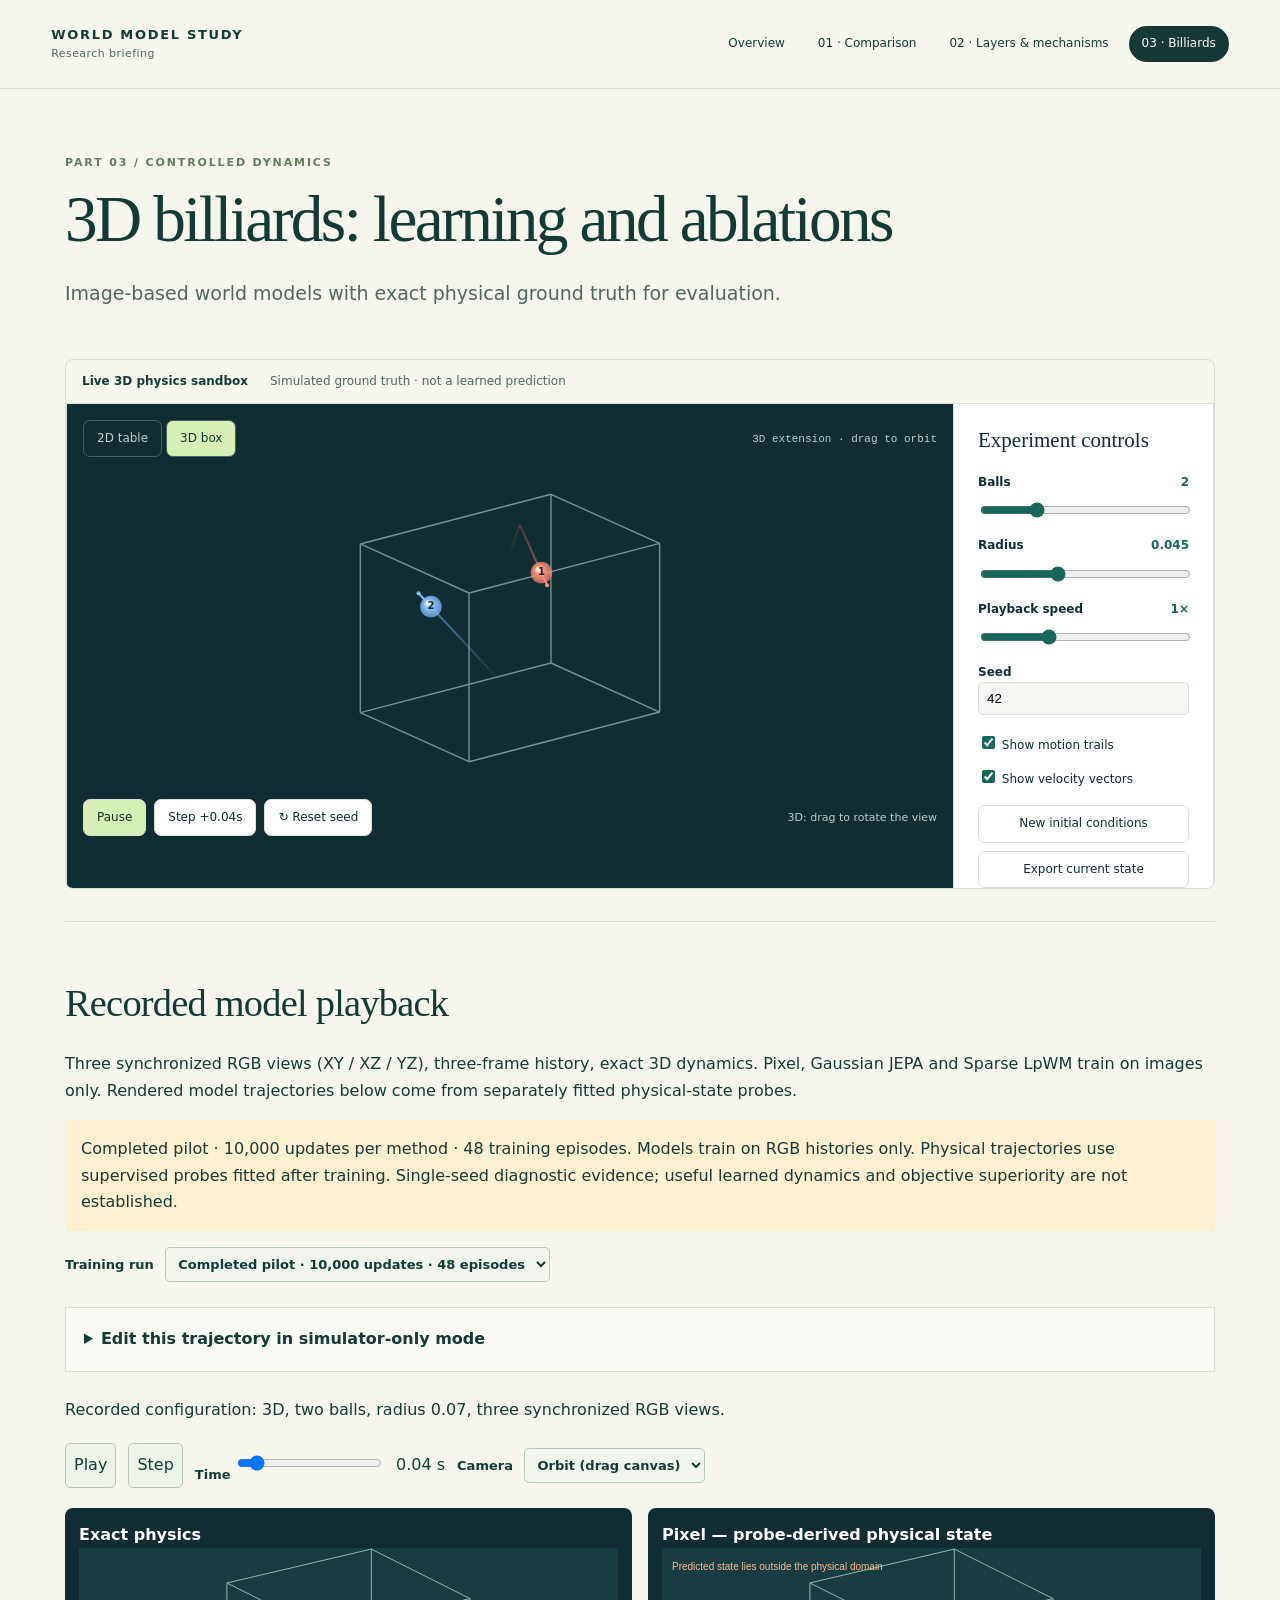
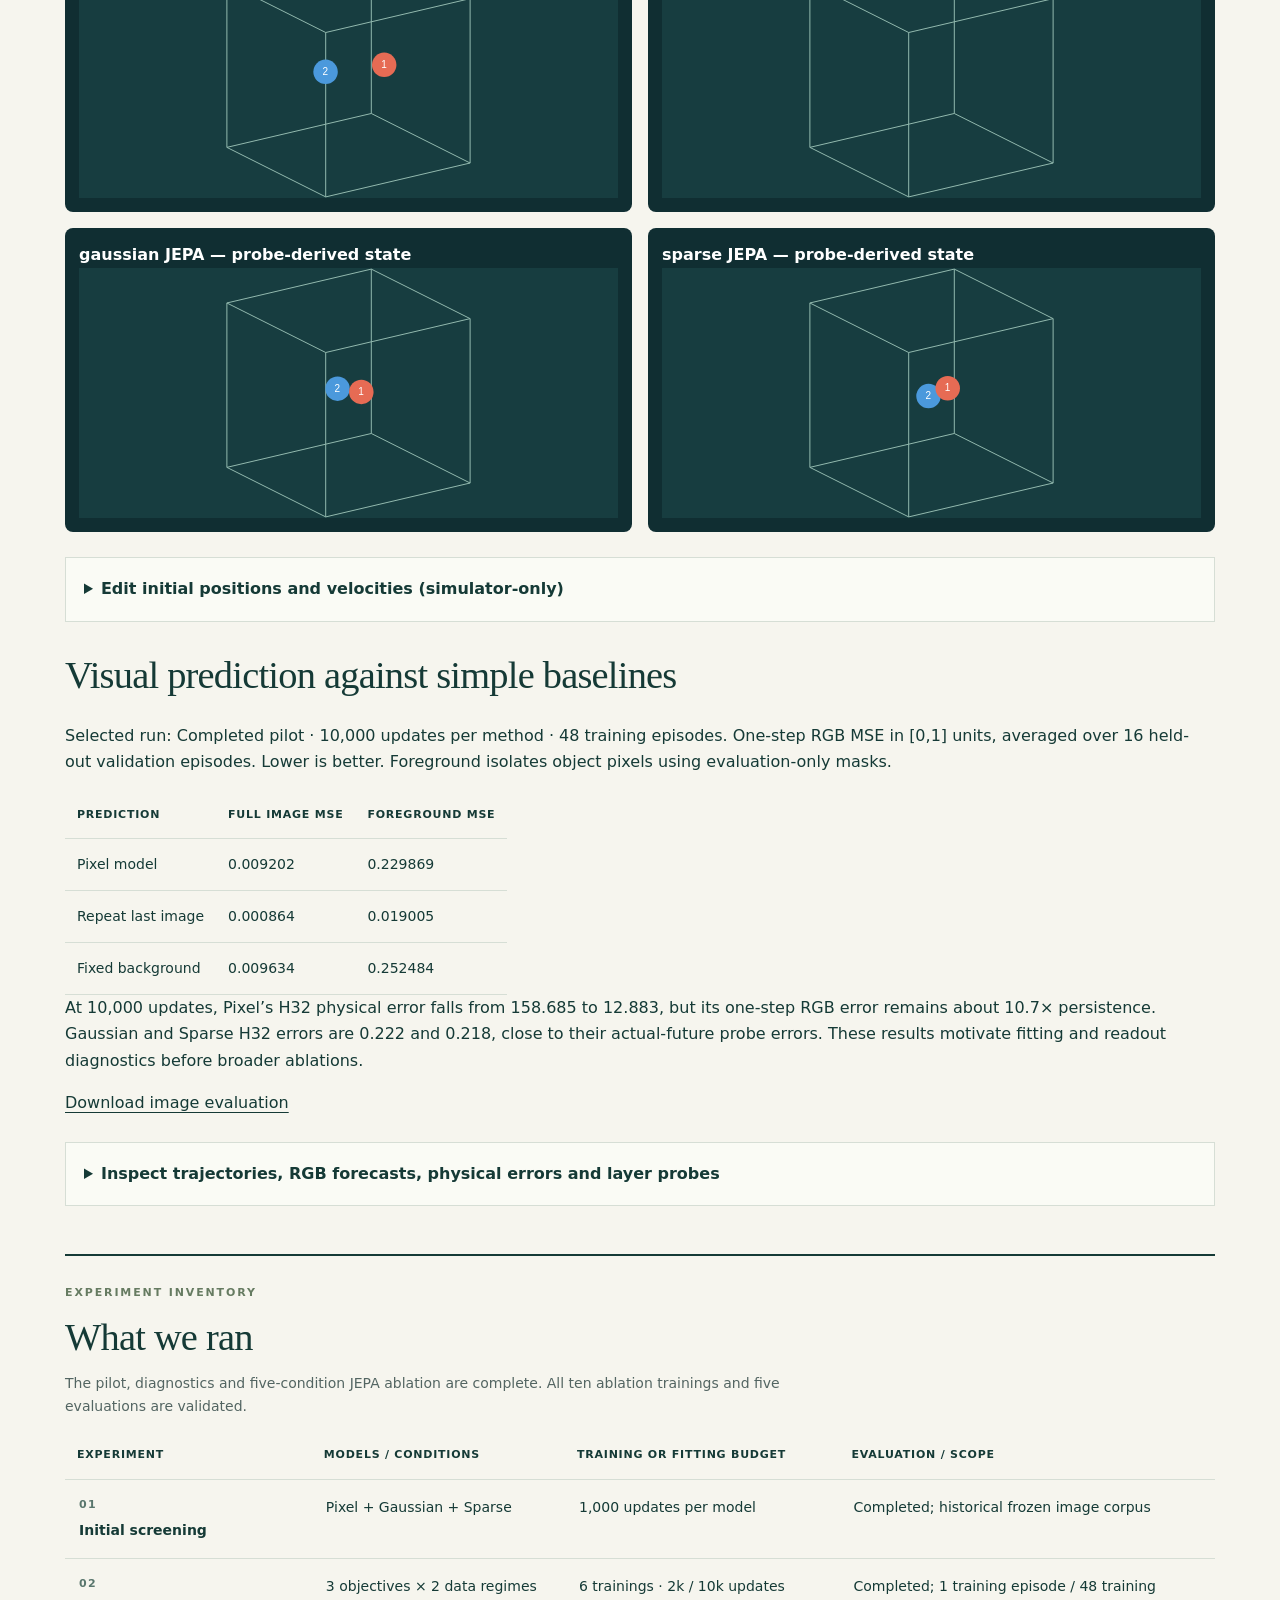
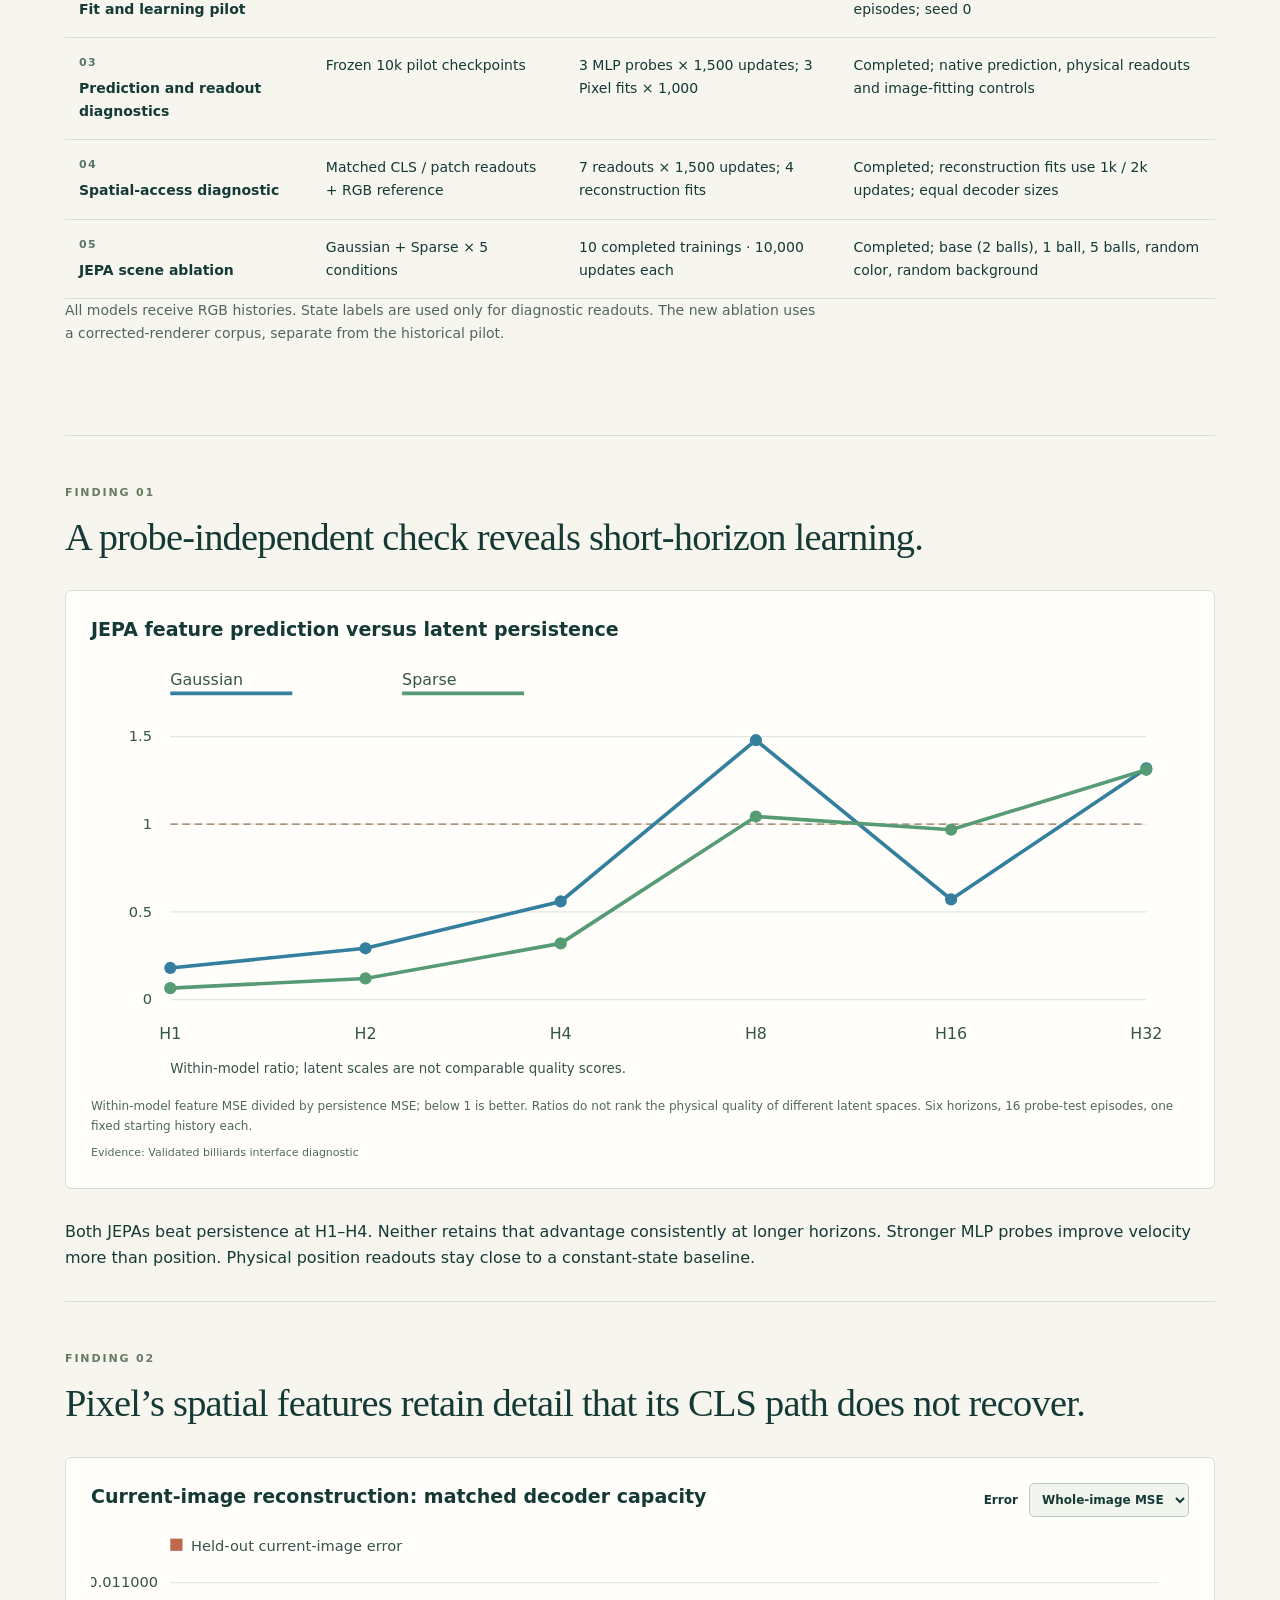
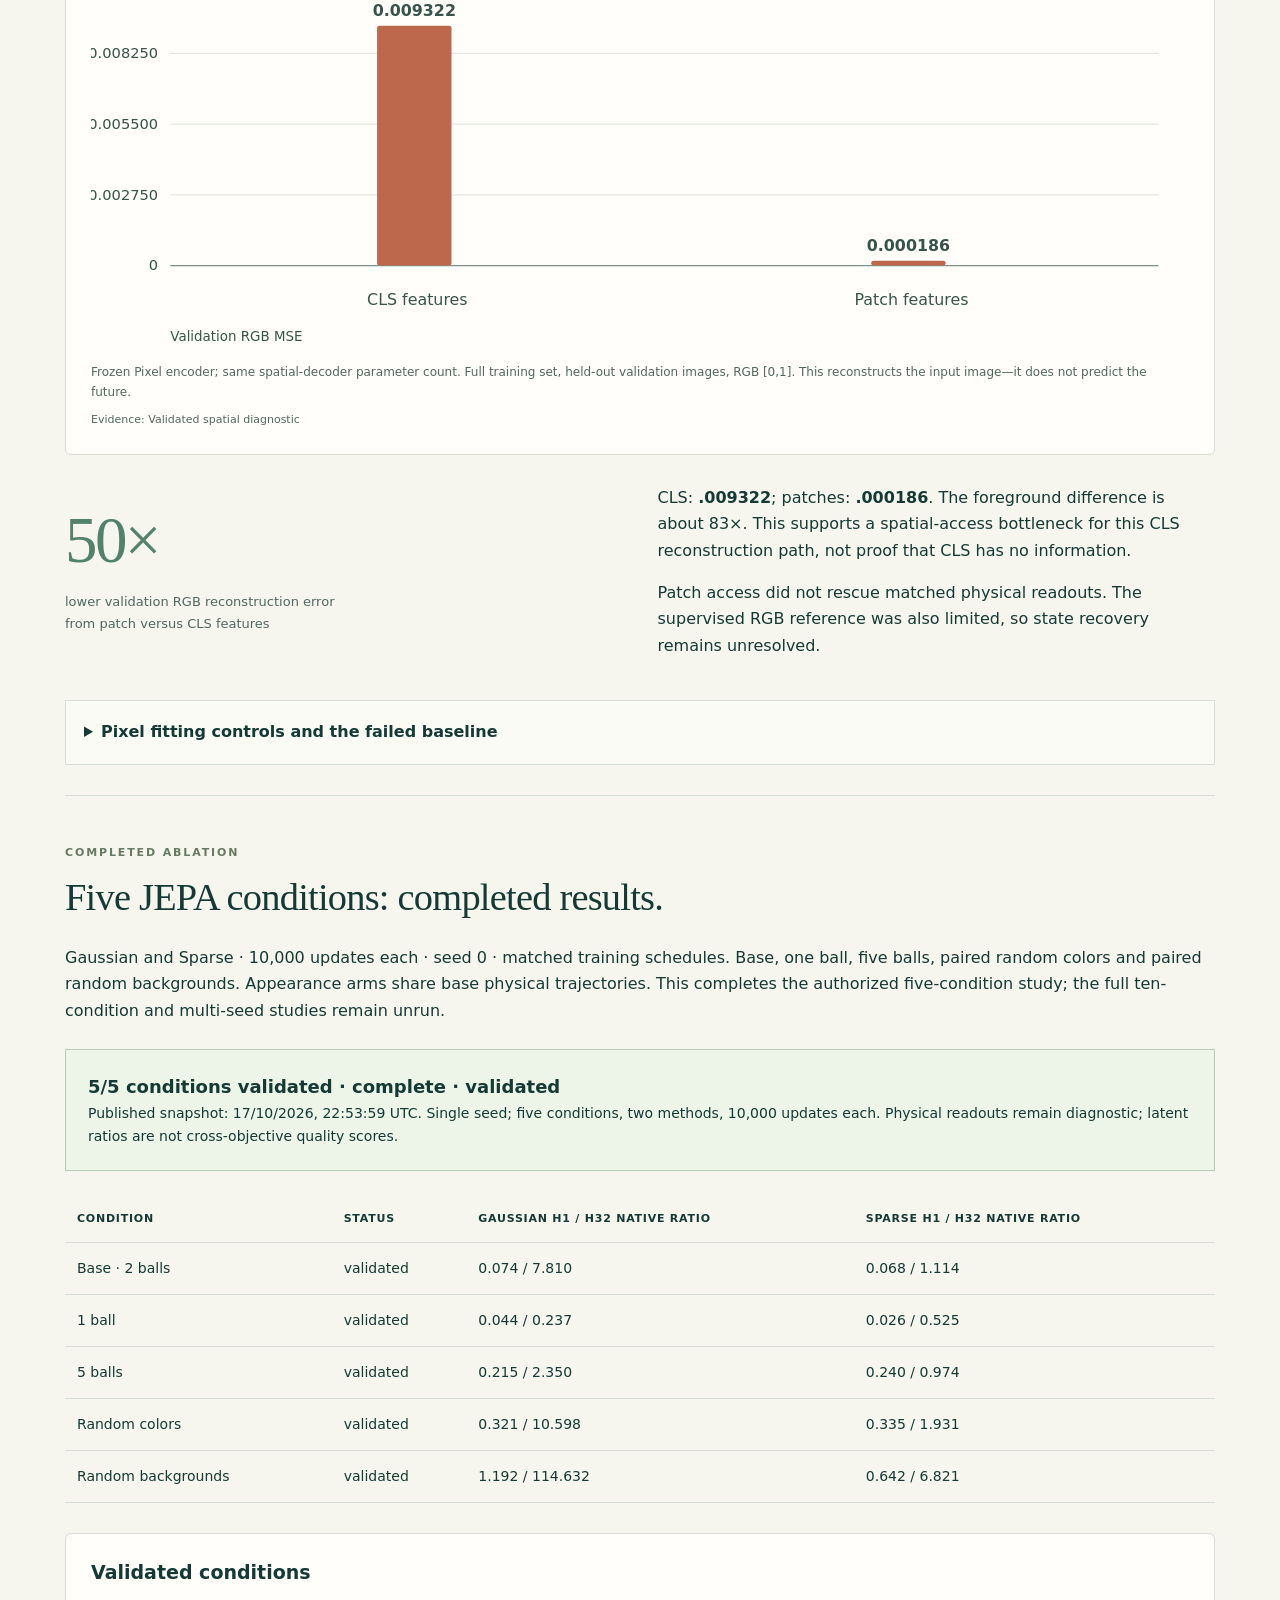
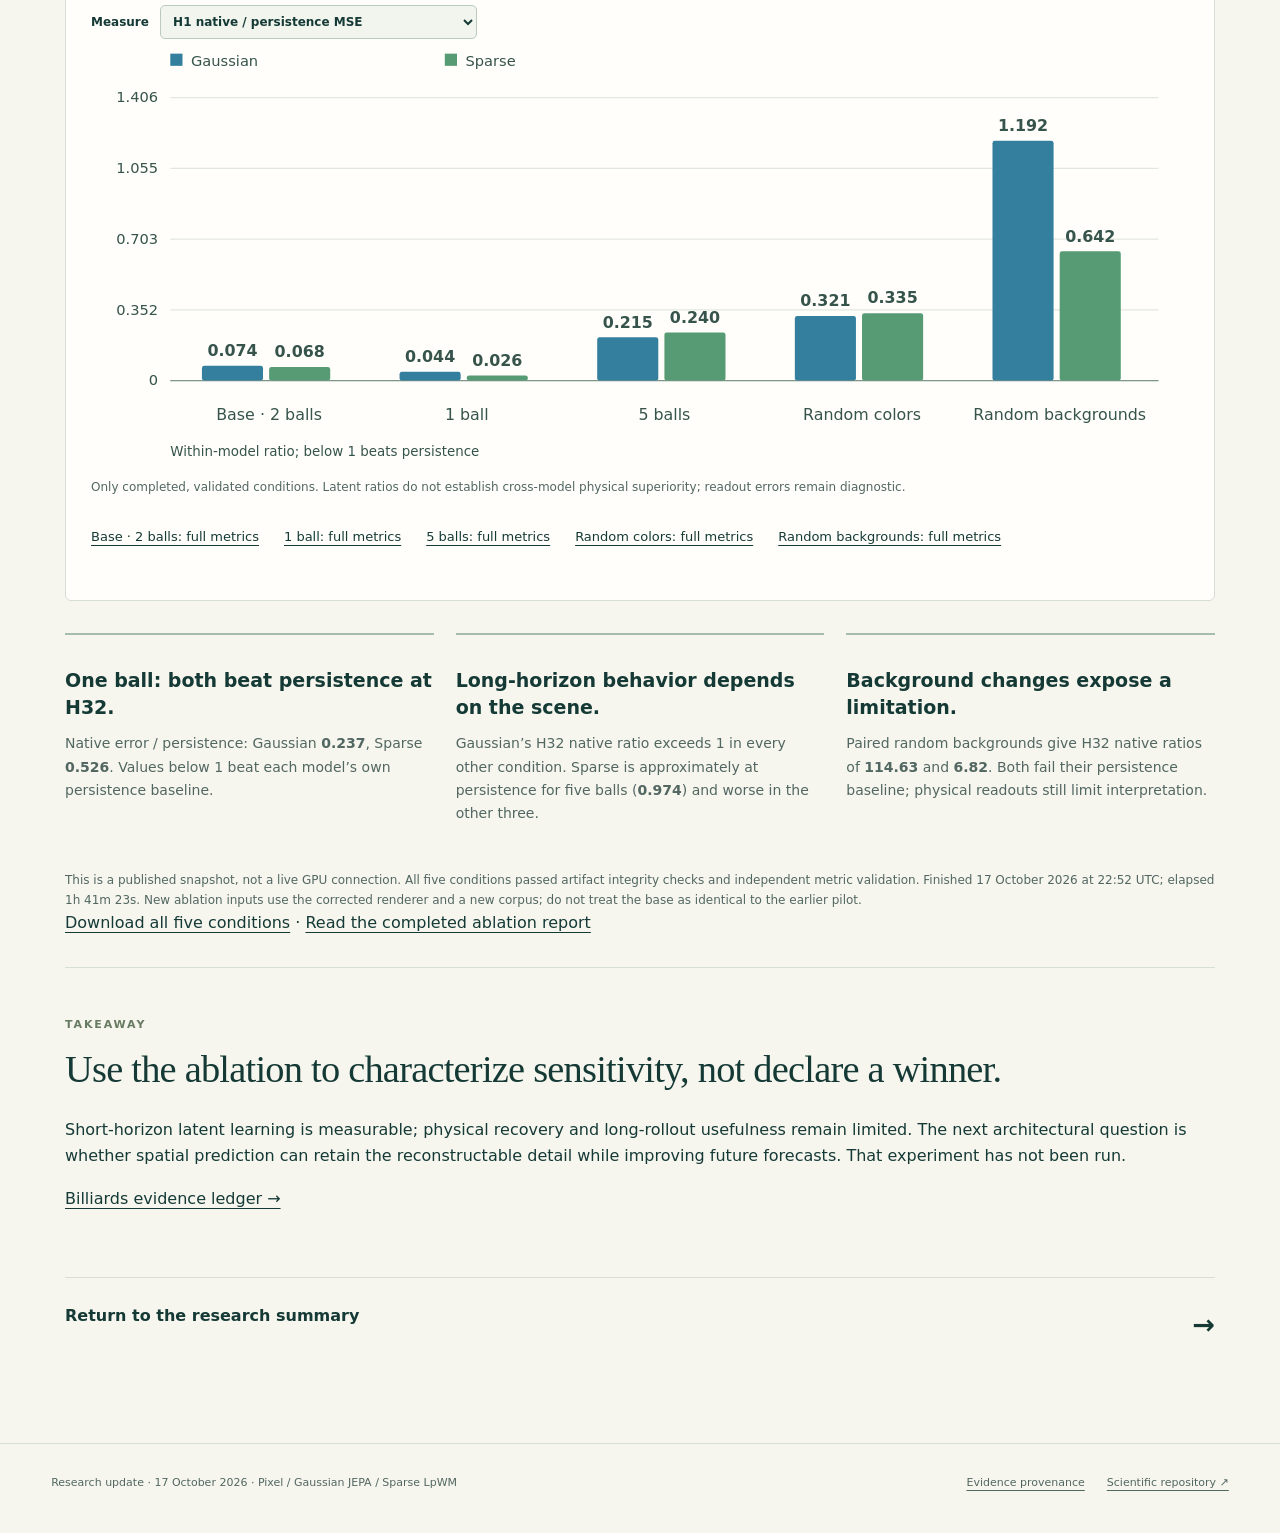
==== commit 42c40f04: "Present completed five-condition JEPA ablation and validated findings" ====
--- a/billiards.html
+++ b/billiards.html
@@ -1 +1 @@
-<!doctype html><html lang="en"><head><meta charset="utf-8"><meta name="viewport" content="width=device-width,initial-scale=1"><title>3D billiards: learning and ablations · World Models</title><link rel="stylesheet" href="review.css?v=organized-3"></head><body data-page="billiards"><a class="skip" href="#main">Skip to content</a><header><a class="wordmark" href="index.html">WORLD MODEL STUDY<span>Research briefing</span></a><nav aria-label="Research chapters"><a data-page="index" href="index.html">Overview</a><a data-page="comparison" href="comparison.html">01 · Comparison</a><a data-page="layers" href="layers.html">02 · Layers & mechanisms</a><a data-page="billiards" href="billiards.html">03 · Billiards</a></nav></header><main id="main"><div class="hero"><p class="eyebrow">Part 03 / controlled dynamics</p><h1>3D billiards: learning and ablations</h1><p class="lead">Image-based world models with exact physical ground truth for evaluation.</p></div><section class="live-demo" aria-label="Live physics sandbox"><div class="live-caption"><strong>Live 3D physics sandbox</strong><span>Simulated ground truth · not a learned prediction</span></div><iframe src="simulator.html?embed=1" title="Interactive 3D billiards physics sandbox" loading="eager"></iframe></section><section id="playback" class="research-dashboard"><h2>Recorded model playback</h2><p>Three synchronized RGB views (XY / XZ / YZ), three-frame history, exact 3D dynamics. Pixel, Gaussian JEPA and Sparse LpWM train on images only. Rendered model trajectories below come from separately fitted physical-state probes.</p><p id="status" class="warning">Loading recorded model comparisons…</p><label>Training run <select id="run"><option value="learning">Completed pilot · 10,000 updates · 48 episodes</option><option value="tiny">Fit check · 2,000 updates · 1 episode</option><option value="screening">Initial screening · 1,000 updates · 48 episodes</option></select></label><details class="sandbox-options"><summary>Edit this trajectory in simulator-only mode</summary><div class="controls"><label>Mode <select id="mode"><option value="results">Recorded model comparison</option><option value="sandbox">Editable physics sandbox</option></select></label><label>Dimension <select id="dim"><option value="3">3D</option><option value="2">2D baseline</option></select></label><label>Balls <select id="balls"><option>1</option><option selected>2</option><option>3</option><option>5</option></select></label><label>Radius <input id="radius" type="number" value="0.07" min="0.02" max="0.12" step="0.01"></label><label>Appearance <select id="appearance"><option value="unique">Unique colors</option><option value="same">Same color</option><option value="background">Dark background</option></select></label><button id="reset">Reset</button></div></details><p id="scope">Saved results use the exact recorded configuration. Changing a setting switches to simulator-only mode.</p><div class="controls"><button id="play">Play</button><button id="step">Step</button><label>Time <input type="range" id="scrub" min="0" max="32" value="0"></label><output id="time">0.00 s</output><label>Camera <select id="camera"><option value="orbit">Orbit (drag canvas)</option><option value="xy">XY</option><option value="xz">XZ</option><option value="yz">YZ</option></select></label></div><section class="panels" id="panels"></section><p id="events"></p><details><summary>Edit initial positions and velocities (simulator-only)</summary><p>JSON q/v arrays in table units and units/s. Edits reset the trajectory. In XY view, drag a ball to edit x/y; its depth stays fixed.</p><textarea id="state"></textarea><button id="apply">Apply state</button></details><section id="pilot-summary" aria-label="Completed pilot image evaluation"></section><details id="technical-diagnostics"><summary>Inspect trajectories, RGB forecasts, physical errors and layer probes</summary><section id="diagnostics" aria-label="Representation and prediction analysis"><p>Loading diagnostic evidence…</p></section><h2>Physical forecast errors</h2><p>Evaluation on the same held-out states. Solid lines show predicted rollouts; dashed lines show probes applied to features of actual future images. Their comparison helps locate limitations in prediction and state recovery.</p><label>Metric <select id="metric"><option value="position_rmse">Position RMSE</option><option value="velocity_rmse">Velocity RMSE</option></select></label><label>Methods <select id="methods"><option value="all">All three objectives</option><option value="jepa">Gaussian and Sparse</option></select></label><canvas id="curve" class="plot"></canvas><h2>Privileged reference diagnostics</h2><p>These references use physical-state supervision. They are not image-only world models. Invalid estimated states are rejected, not clamped; valid-subset errors are selection-biased.</p><div id="references"></div><h2>Layer-wise frozen history probes</h2><label>Layer <select id="probe-layer"></select></label><div id="probe"></div></details><p id="error" role="alert"></p></section><section id="experiment-inventory" class="run-inventory" aria-label="Experiment inventory"><p class="eyebrow">Experiment inventory</p><h2>What we ran</h2><p class="inventory-note">The pilot and diagnostics are complete. The five-condition JEPA ablation is in progress; live status appears below.</p><div class="table-wrap"><table><thead><tr><th>Experiment</th><th>Models / conditions</th><th>Training or fitting budget</th><th>Evaluation / scope</th></tr></thead><tbody><tr><th scope="row"><span class="run-number">01</span>Initial screening</th><td>Pixel + Gaussian + Sparse</td><td>1,000 updates per model</td><td>Completed; historical frozen image corpus</td></tr><tr><th scope="row"><span class="run-number">02</span>Fit and learning pilot</th><td>3 objectives × 2 data regimes</td><td>6 trainings · 2k / 10k updates</td><td>Completed; 1 training episode / 48 training episodes; seed 0</td></tr><tr><th scope="row"><span class="run-number">03</span>Prediction and readout diagnostics</th><td>Frozen 10k pilot checkpoints</td><td>3 MLP probes × 1,500 updates; 3 Pixel fits × 1,000</td><td>Completed; native prediction, physical readouts and image-fitting controls</td></tr><tr><th scope="row"><span class="run-number">04</span>Spatial-access diagnostic</th><td>Matched CLS / patch readouts + RGB reference</td><td>7 readouts × 1,500 updates; 4 reconstruction fits</td><td>Completed; reconstruction fits use 1k / 2k updates; equal decoder sizes</td></tr><tr><th scope="row"><span class="run-number">05</span>JEPA scene ablation</th><td>Gaussian + Sparse × 5 conditions</td><td>10 planned trainings · 10,000 updates each</td><td>In progress; base (2 balls), 1 ball, 5 balls, random color, random background</td></tr></tbody></table></div><p class="inventory-note">All models receive RGB histories. State labels are used only for diagnostic readouts. The new ablation uses a corrected-renderer corpus, separate from the historical pilot.</p></section><section class="chapter-section"><p class="eyebrow">Finding 01</p><h2>A probe-independent check reveals short-horizon learning.</h2><article class="chart-card"><div class="chart-heading"><h3>JEPA feature prediction versus latent persistence</h3></div><div id="native" class="chart" aria-live="polite"></div><p class="caption">Within-model feature MSE divided by persistence MSE; below 1 is better. Ratios do not rank the physical quality of different latent spaces. Six horizons, 16 probe-test episodes, one fixed starting history each.</p><p class="source">Evidence: Validated billiards interface diagnostic</p></article><p>Both JEPAs beat persistence at H1–H4. Neither retains that advantage consistently at longer horizons. Stronger MLP probes improve velocity more than position. Physical position readouts stay close to a constant-state baseline.</p></section><section class="chapter-section"><p class="eyebrow">Finding 02</p><h2>Pixel’s spatial features retain detail that its CLS path does not recover.</h2><article class="chart-card"><div class="chart-heading"><h3>Current-image reconstruction: matched decoder capacity</h3><label>Error <select id="recon-metric"><option value="mse">Whole-image MSE</option><option value="foreground_mse">Foreground MSE</option></select></label></div><div id="reconstruction" class="chart" aria-live="polite"></div><p class="caption">Frozen Pixel encoder; same spatial-decoder parameter count. Full training set, held-out validation images, RGB [0,1]. This reconstructs the input image—it does not predict the future.</p><p class="source">Evidence: Validated spatial diagnostic</p></article><div class="split"><div class="stat"><strong>50×</strong><span>lower validation RGB reconstruction error from patch versus CLS features</span></div><div><p>CLS: <strong>.009322</strong>; patches: <strong>.000186</strong>. The foreground difference is about 83×. This supports a spatial-access bottleneck for this CLS reconstruction path, not proof that CLS has no information.</p><p>Patch access did not rescue matched physical readouts. The supervised RGB reference was also limited, so state recovery remains unresolved.</p></div></div><details><summary>Pixel fitting controls and the failed baseline</summary><p>At 10k updates, future-image MSE .009202 is about10.7× persistence (.000864). On16 fixed training windows, further end-to-end fitting reaches .003368, decoder-only .007142, and free-code+decoder .003408; persistence is .000652. Those fitting controls are memorization diagnostics, not held-out improvements.</p></details></section><section class="chapter-section"><p class="eyebrow">Ongoing experiment</p><h2>Five JEPA conditions: the first scene ablation.</h2><p>Gaussian and Sparse · 10,000 updates each · seed 0 · matched training schedules. Base, one ball, five balls, paired random colors and paired random backgrounds. Appearance arms share base physical trajectories. This is a partial ablation, not the full ten-condition or multi-seed study.</p><div class="run-status" id="run-status">Loading saved run status…</div><div id="ablation-results"></div><p class="caption">This is a published snapshot, not a live GPU connection. Completed-condition results appear only after integrity and metric checks. A condition with no result is pending, never zero. New ablation inputs use the corrected renderer and a new corpus; do not treat the base as identical to the earlier pilot.</p><a href="results/jepa-priority.json">Download the latest published ablation snapshot</a></section><section class="chapter-section"><p class="eyebrow">Takeaway</p><h2>Use the ablation to characterize sensitivity, not declare a winner.</h2><p>Short-horizon latent learning is measurable; physical recovery and long-rollout usefulness remain limited. The next architectural question is whether spatial prediction can retain the reconstructable detail while improving future forecasts. That experiment has not been run.</p><a href="evidence.html#billiards">Billiards evidence ledger →</a></section><a class="next" href="index.html">Return to the research summary <span>→</span></a></main><footer><p>Research update · 17 October 2026 · Pixel / Gaussian JEPA / Sparse LpWM</p><a href="review-data/provenance.json">Evidence provenance</a><a href="https://github.com/henry550xz/jepa-worldmodel-comparison">Scientific repository ↗</a></footer><script type="module" src="review.mjs"></script><script type="module" src="research.mjs?v=organized-3"></script></body></html>+<!doctype html><html lang="en"><head><meta charset="utf-8"><meta name="viewport" content="width=device-width,initial-scale=1"><title>3D billiards: learning and ablations · World Models</title><link rel="stylesheet" href="review.css?v=organized-3"></head><body data-page="billiards"><a class="skip" href="#main">Skip to content</a><header><a class="wordmark" href="index.html">WORLD MODEL STUDY<span>Research briefing</span></a><nav aria-label="Research chapters"><a data-page="index" href="index.html">Overview</a><a data-page="comparison" href="comparison.html">01 · Comparison</a><a data-page="layers" href="layers.html">02 · Layers & mechanisms</a><a data-page="billiards" href="billiards.html">03 · Billiards</a></nav></header><main id="main"><div class="hero"><p class="eyebrow">Part 03 / controlled dynamics</p><h1>3D billiards: learning and ablations</h1><p class="lead">Image-based world models with exact physical ground truth for evaluation.</p></div><section class="live-demo" aria-label="Live physics sandbox"><div class="live-caption"><strong>Live 3D physics sandbox</strong><span>Simulated ground truth · not a learned prediction</span></div><iframe src="simulator.html?embed=1" title="Interactive 3D billiards physics sandbox" loading="eager"></iframe></section><section id="playback" class="research-dashboard"><h2>Recorded model playback</h2><p>Three synchronized RGB views (XY / XZ / YZ), three-frame history, exact 3D dynamics. Pixel, Gaussian JEPA and Sparse LpWM train on images only. Rendered model trajectories below come from separately fitted physical-state probes.</p><p id="status" class="warning">Loading recorded model comparisons…</p><label>Training run <select id="run"><option value="learning">Completed pilot · 10,000 updates · 48 episodes</option><option value="tiny">Fit check · 2,000 updates · 1 episode</option><option value="screening">Initial screening · 1,000 updates · 48 episodes</option></select></label><details class="sandbox-options"><summary>Edit this trajectory in simulator-only mode</summary><div class="controls"><label>Mode <select id="mode"><option value="results">Recorded model comparison</option><option value="sandbox">Editable physics sandbox</option></select></label><label>Dimension <select id="dim"><option value="3">3D</option><option value="2">2D baseline</option></select></label><label>Balls <select id="balls"><option>1</option><option selected>2</option><option>3</option><option>5</option></select></label><label>Radius <input id="radius" type="number" value="0.07" min="0.02" max="0.12" step="0.01"></label><label>Appearance <select id="appearance"><option value="unique">Unique colors</option><option value="same">Same color</option><option value="background">Dark background</option></select></label><button id="reset">Reset</button></div></details><p id="scope">Saved results use the exact recorded configuration. Changing a setting switches to simulator-only mode.</p><div class="controls"><button id="play">Play</button><button id="step">Step</button><label>Time <input type="range" id="scrub" min="0" max="32" value="0"></label><output id="time">0.00 s</output><label>Camera <select id="camera"><option value="orbit">Orbit (drag canvas)</option><option value="xy">XY</option><option value="xz">XZ</option><option value="yz">YZ</option></select></label></div><section class="panels" id="panels"></section><p id="events"></p><details><summary>Edit initial positions and velocities (simulator-only)</summary><p>JSON q/v arrays in table units and units/s. Edits reset the trajectory. In XY view, drag a ball to edit x/y; its depth stays fixed.</p><textarea id="state"></textarea><button id="apply">Apply state</button></details><section id="pilot-summary" aria-label="Completed pilot image evaluation"></section><details id="technical-diagnostics"><summary>Inspect trajectories, RGB forecasts, physical errors and layer probes</summary><section id="diagnostics" aria-label="Representation and prediction analysis"><p>Loading diagnostic evidence…</p></section><h2>Physical forecast errors</h2><p>Evaluation on the same held-out states. Solid lines show predicted rollouts; dashed lines show probes applied to features of actual future images. Their comparison helps locate limitations in prediction and state recovery.</p><label>Metric <select id="metric"><option value="position_rmse">Position RMSE</option><option value="velocity_rmse">Velocity RMSE</option></select></label><label>Methods <select id="methods"><option value="all">All three objectives</option><option value="jepa">Gaussian and Sparse</option></select></label><canvas id="curve" class="plot"></canvas><h2>Privileged reference diagnostics</h2><p>These references use physical-state supervision. They are not image-only world models. Invalid estimated states are rejected, not clamped; valid-subset errors are selection-biased.</p><div id="references"></div><h2>Layer-wise frozen history probes</h2><label>Layer <select id="probe-layer"></select></label><div id="probe"></div></details><p id="error" role="alert"></p></section><section id="experiment-inventory" class="run-inventory" aria-label="Experiment inventory"><p class="eyebrow">Experiment inventory</p><h2>What we ran</h2><p class="inventory-note">The pilot, diagnostics and five-condition JEPA ablation are complete. All ten ablation trainings and five evaluations are validated.</p><div class="table-wrap"><table><thead><tr><th>Experiment</th><th>Models / conditions</th><th>Training or fitting budget</th><th>Evaluation / scope</th></tr></thead><tbody><tr><th scope="row"><span class="run-number">01</span>Initial screening</th><td>Pixel + Gaussian + Sparse</td><td>1,000 updates per model</td><td>Completed; historical frozen image corpus</td></tr><tr><th scope="row"><span class="run-number">02</span>Fit and learning pilot</th><td>3 objectives × 2 data regimes</td><td>6 trainings · 2k / 10k updates</td><td>Completed; 1 training episode / 48 training episodes; seed 0</td></tr><tr><th scope="row"><span class="run-number">03</span>Prediction and readout diagnostics</th><td>Frozen 10k pilot checkpoints</td><td>3 MLP probes × 1,500 updates; 3 Pixel fits × 1,000</td><td>Completed; native prediction, physical readouts and image-fitting controls</td></tr><tr><th scope="row"><span class="run-number">04</span>Spatial-access diagnostic</th><td>Matched CLS / patch readouts + RGB reference</td><td>7 readouts × 1,500 updates; 4 reconstruction fits</td><td>Completed; reconstruction fits use 1k / 2k updates; equal decoder sizes</td></tr><tr><th scope="row"><span class="run-number">05</span>JEPA scene ablation</th><td>Gaussian + Sparse × 5 conditions</td><td>10 completed trainings · 10,000 updates each</td><td>Completed; base (2 balls), 1 ball, 5 balls, random color, random background</td></tr></tbody></table></div><p class="inventory-note">All models receive RGB histories. State labels are used only for diagnostic readouts. The new ablation uses a corrected-renderer corpus, separate from the historical pilot.</p></section><section class="chapter-section"><p class="eyebrow">Finding 01</p><h2>A probe-independent check reveals short-horizon learning.</h2><article class="chart-card"><div class="chart-heading"><h3>JEPA feature prediction versus latent persistence</h3></div><div id="native" class="chart" aria-live="polite"></div><p class="caption">Within-model feature MSE divided by persistence MSE; below 1 is better. Ratios do not rank the physical quality of different latent spaces. Six horizons, 16 probe-test episodes, one fixed starting history each.</p><p class="source">Evidence: Validated billiards interface diagnostic</p></article><p>Both JEPAs beat persistence at H1–H4. Neither retains that advantage consistently at longer horizons. Stronger MLP probes improve velocity more than position. Physical position readouts stay close to a constant-state baseline.</p></section><section class="chapter-section"><p class="eyebrow">Finding 02</p><h2>Pixel’s spatial features retain detail that its CLS path does not recover.</h2><article class="chart-card"><div class="chart-heading"><h3>Current-image reconstruction: matched decoder capacity</h3><label>Error <select id="recon-metric"><option value="mse">Whole-image MSE</option><option value="foreground_mse">Foreground MSE</option></select></label></div><div id="reconstruction" class="chart" aria-live="polite"></div><p class="caption">Frozen Pixel encoder; same spatial-decoder parameter count. Full training set, held-out validation images, RGB [0,1]. This reconstructs the input image—it does not predict the future.</p><p class="source">Evidence: Validated spatial diagnostic</p></article><div class="split"><div class="stat"><strong>50×</strong><span>lower validation RGB reconstruction error from patch versus CLS features</span></div><div><p>CLS: <strong>.009322</strong>; patches: <strong>.000186</strong>. The foreground difference is about 83×. This supports a spatial-access bottleneck for this CLS reconstruction path, not proof that CLS has no information.</p><p>Patch access did not rescue matched physical readouts. The supervised RGB reference was also limited, so state recovery remains unresolved.</p></div></div><details><summary>Pixel fitting controls and the failed baseline</summary><p>At 10k updates, future-image MSE .009202 is about10.7× persistence (.000864). On16 fixed training windows, further end-to-end fitting reaches .003368, decoder-only .007142, and free-code+decoder .003408; persistence is .000652. Those fitting controls are memorization diagnostics, not held-out improvements.</p></details></section><section class="chapter-section"><p class="eyebrow">Completed ablation</p><h2>Five JEPA conditions: completed results.</h2><p>Gaussian and Sparse · 10,000 updates each · seed 0 · matched training schedules. Base, one ball, five balls, paired random colors and paired random backgrounds. Appearance arms share base physical trajectories. This completes the authorized five-condition study; the full ten-condition and multi-seed studies remain unrun.</p><div class="run-status" id="run-status">Loading saved run status…</div><div id="ablation-results"></div><div class="findings"><article class="finding"><h3>One ball: both beat persistence at H32.</h3><p>Native error / persistence: Gaussian <strong>0.237</strong>, Sparse <strong>0.526</strong>. Values below 1 beat each model’s own persistence baseline.</p></article><article class="finding"><h3>Long-horizon behavior depends on the scene.</h3><p>Gaussian’s H32 native ratio exceeds 1 in every other condition. Sparse is approximately at persistence for five balls (<strong>0.974</strong>) and worse in the other three.</p></article><article class="finding"><h3>Background changes expose a limitation.</h3><p>Paired random backgrounds give H32 native ratios of <strong>114.63</strong> and <strong>6.82</strong>. Both fail their persistence baseline; physical readouts still limit interpretation.</p></article></div><p class="caption">This is a published snapshot, not a live GPU connection. All five conditions passed artifact integrity checks and independent metric validation. Finished 17 October 2026 at 22:52 UTC; elapsed 1h 41m 23s. New ablation inputs use the corrected renderer and a new corpus; do not treat the base as identical to the earlier pilot.</p><a href="results/jepa-priority.json">Download all five conditions</a> · <a href="review-data/jepa-priority-results.md">Read the completed ablation report</a></section><section class="chapter-section"><p class="eyebrow">Takeaway</p><h2>Use the ablation to characterize sensitivity, not declare a winner.</h2><p>Short-horizon latent learning is measurable; physical recovery and long-rollout usefulness remain limited. The next architectural question is whether spatial prediction can retain the reconstructable detail while improving future forecasts. That experiment has not been run.</p><a href="evidence.html#billiards">Billiards evidence ledger →</a></section><a class="next" href="index.html">Return to the research summary <span>→</span></a></main><footer><p>Research update · 17 October 2026 · Pixel / Gaussian JEPA / Sparse LpWM</p><a href="review-data/provenance.json">Evidence provenance</a><a href="https://github.com/henry550xz/jepa-worldmodel-comparison">Scientific repository ↗</a></footer><script type="module" src="review.mjs"></script><script type="module" src="research.mjs?v=organized-3"></script></body></html>
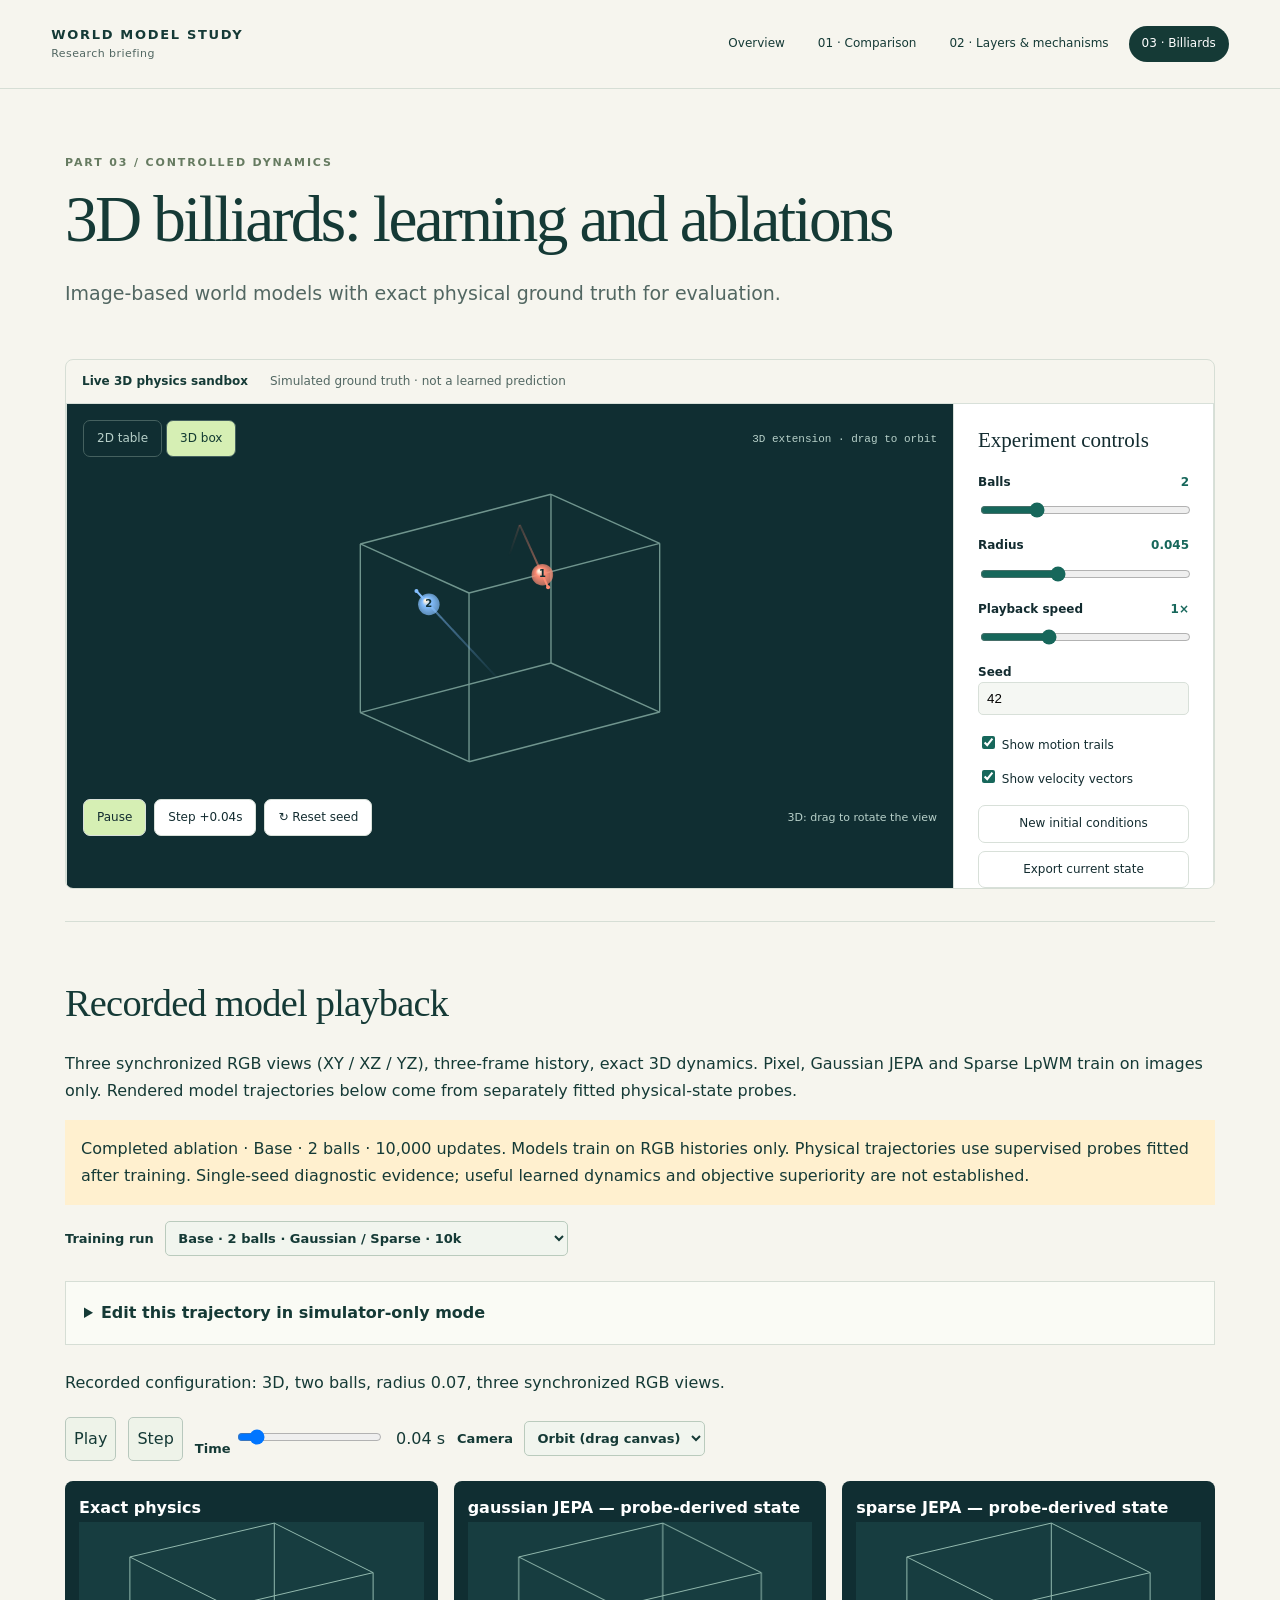
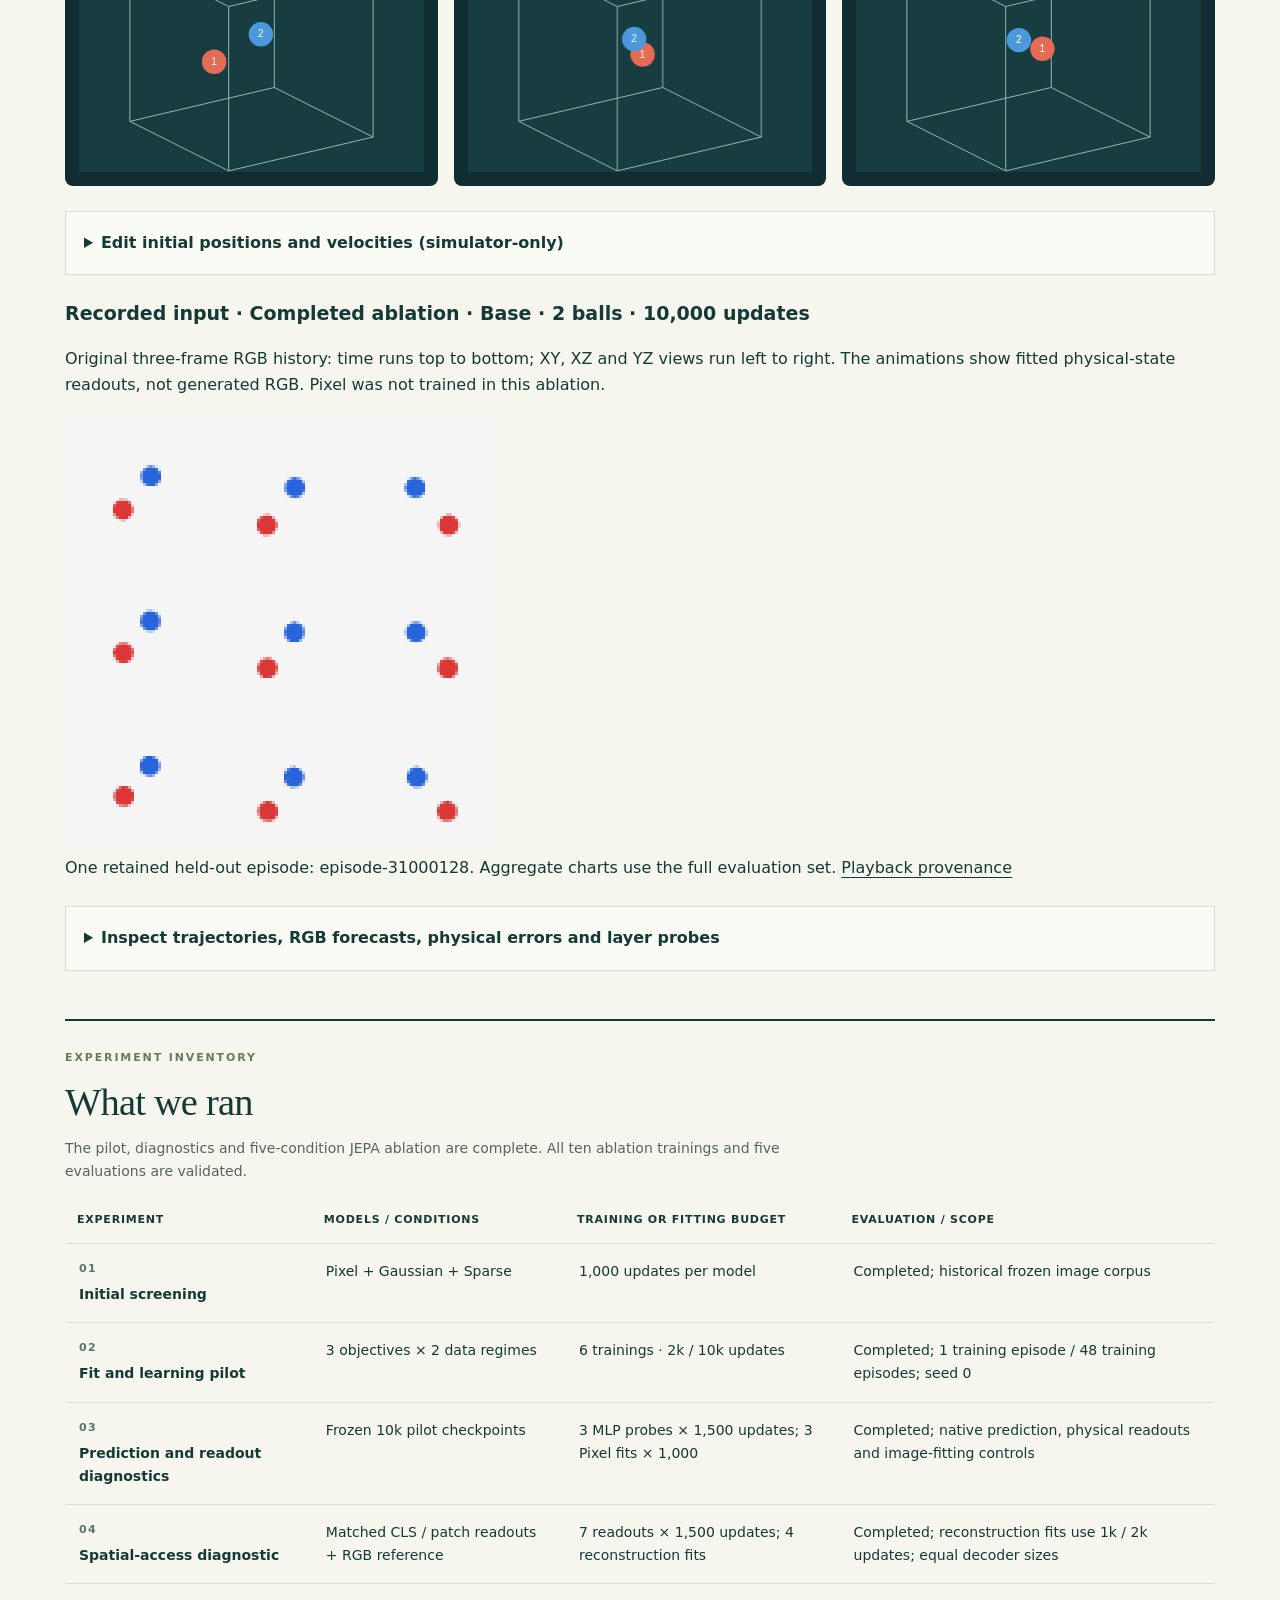
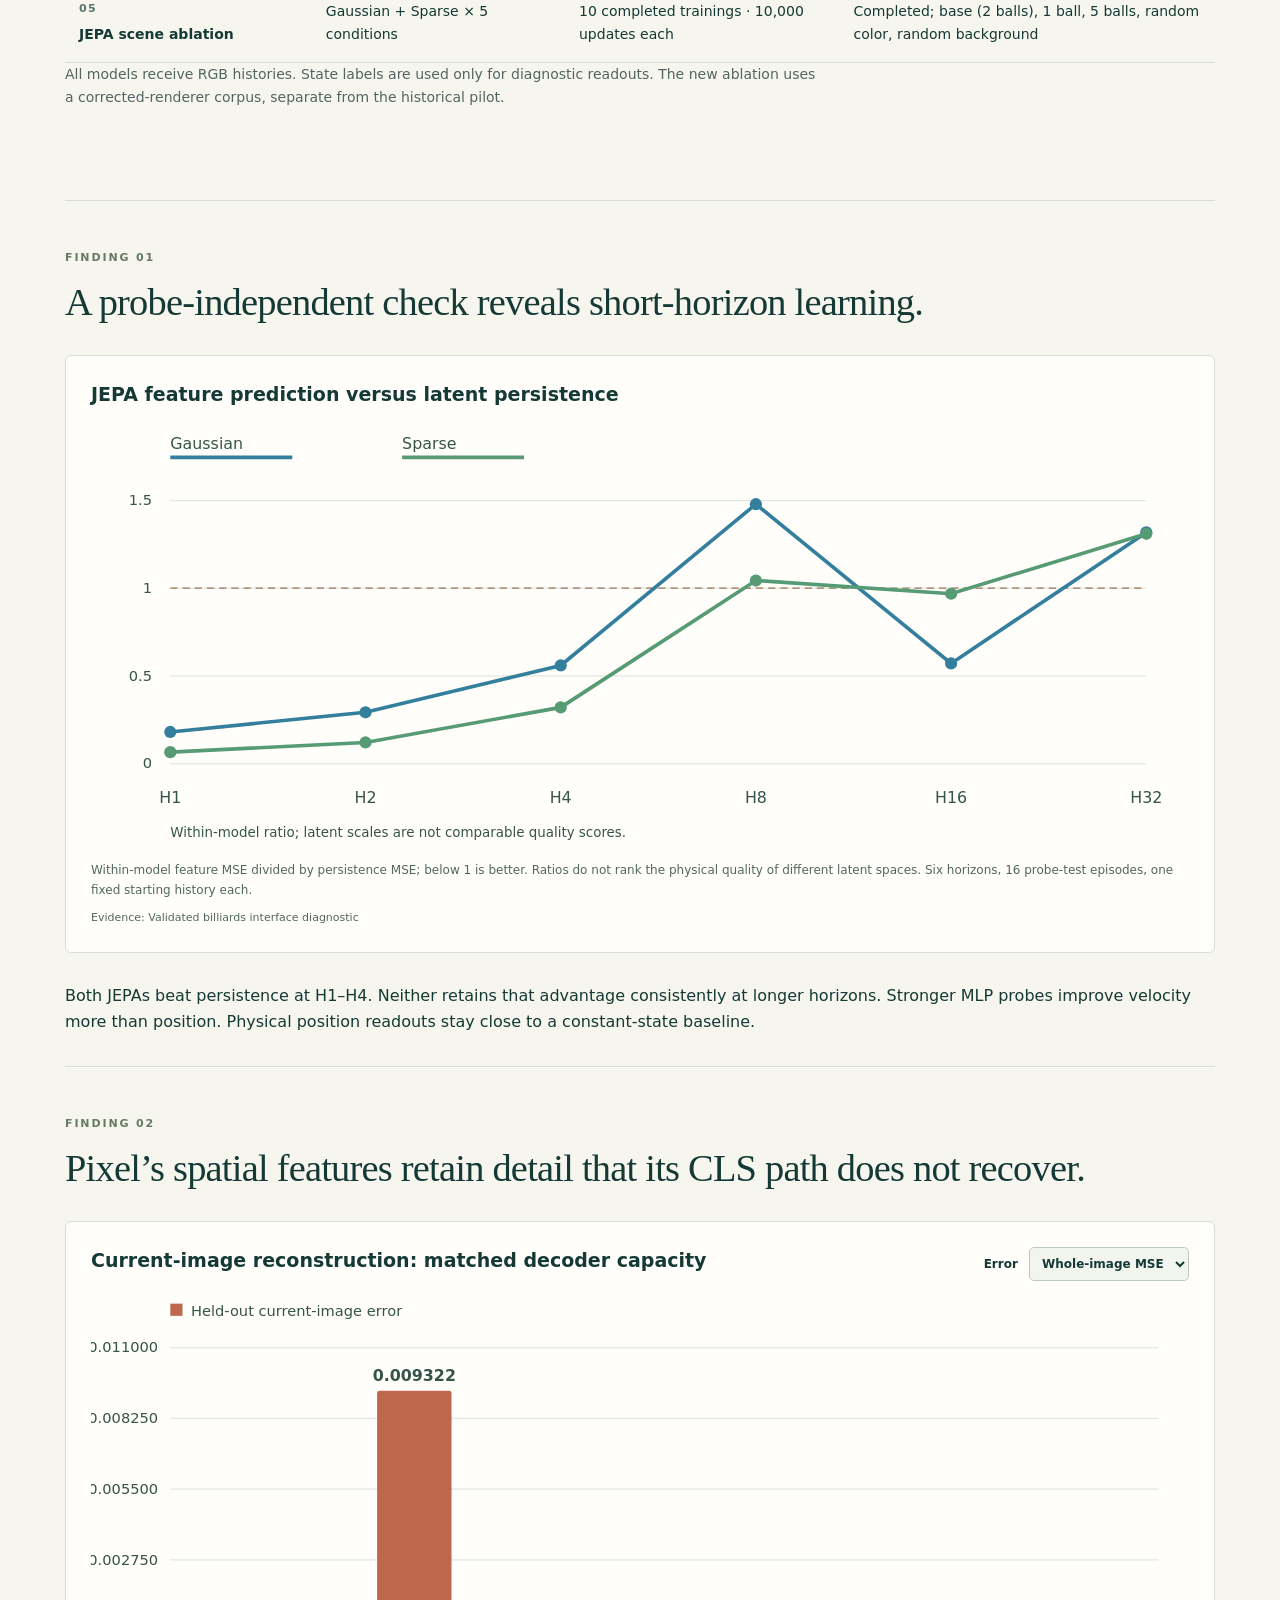
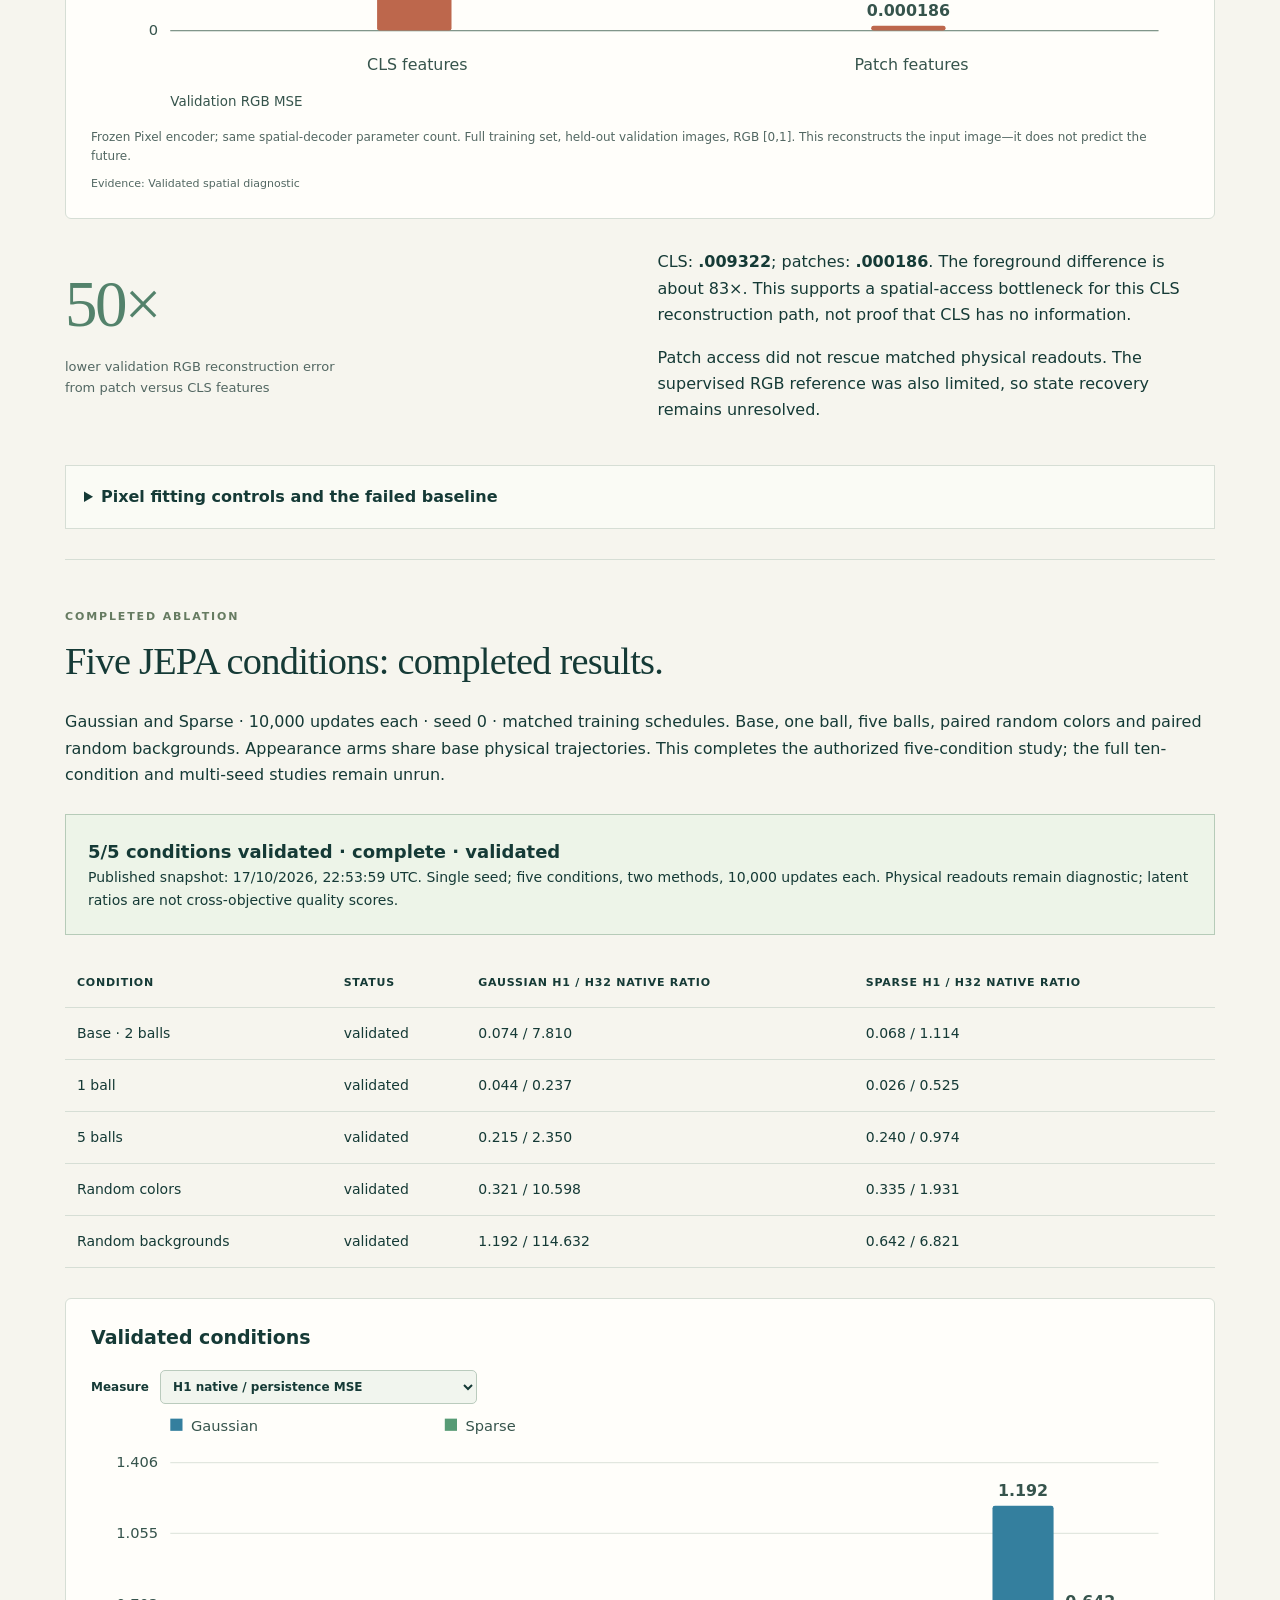
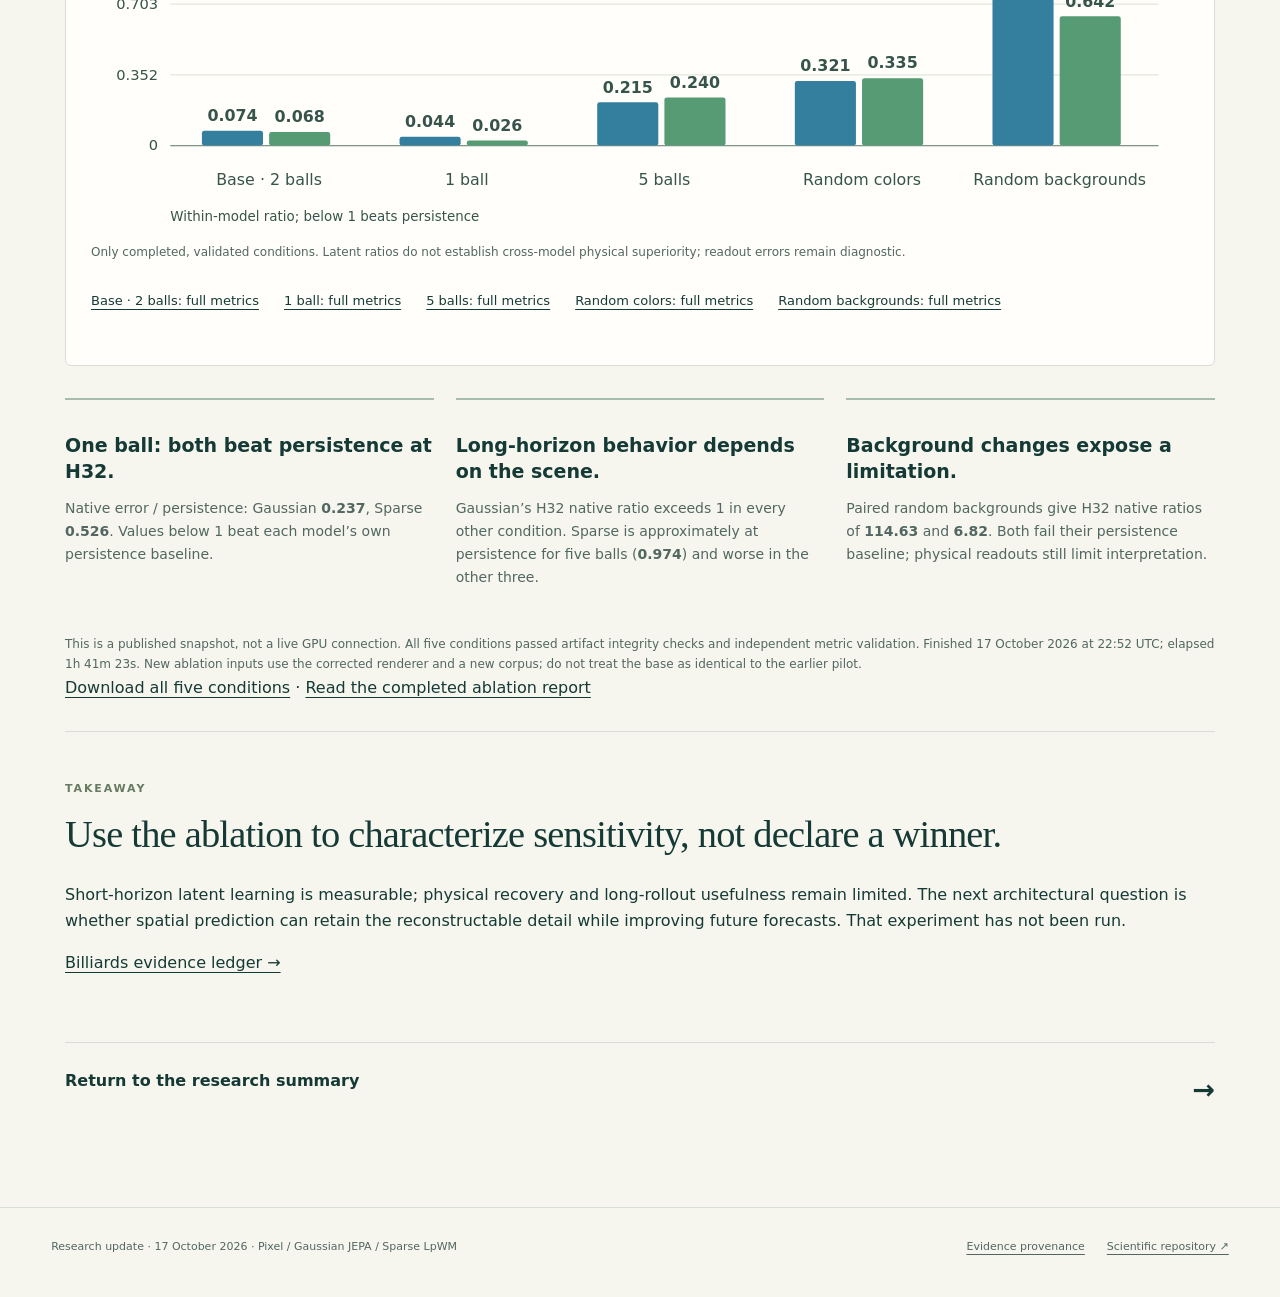
==== commit 17a97950: "Add validated five-condition JEPA runs to recorded model playback" ====
--- a/billiards.html
+++ b/billiards.html
@@ -1 +1 @@
-<!doctype html><html lang="en"><head><meta charset="utf-8"><meta name="viewport" content="width=device-width,initial-scale=1"><title>3D billiards: learning and ablations · World Models</title><link rel="stylesheet" href="review.css?v=organized-3"></head><body data-page="billiards"><a class="skip" href="#main">Skip to content</a><header><a class="wordmark" href="index.html">WORLD MODEL STUDY<span>Research briefing</span></a><nav aria-label="Research chapters"><a data-page="index" href="index.html">Overview</a><a data-page="comparison" href="comparison.html">01 · Comparison</a><a data-page="layers" href="layers.html">02 · Layers & mechanisms</a><a data-page="billiards" href="billiards.html">03 · Billiards</a></nav></header><main id="main"><div class="hero"><p class="eyebrow">Part 03 / controlled dynamics</p><h1>3D billiards: learning and ablations</h1><p class="lead">Image-based world models with exact physical ground truth for evaluation.</p></div><section class="live-demo" aria-label="Live physics sandbox"><div class="live-caption"><strong>Live 3D physics sandbox</strong><span>Simulated ground truth · not a learned prediction</span></div><iframe src="simulator.html?embed=1" title="Interactive 3D billiards physics sandbox" loading="eager"></iframe></section><section id="playback" class="research-dashboard"><h2>Recorded model playback</h2><p>Three synchronized RGB views (XY / XZ / YZ), three-frame history, exact 3D dynamics. Pixel, Gaussian JEPA and Sparse LpWM train on images only. Rendered model trajectories below come from separately fitted physical-state probes.</p><p id="status" class="warning">Loading recorded model comparisons…</p><label>Training run <select id="run"><option value="learning">Completed pilot · 10,000 updates · 48 episodes</option><option value="tiny">Fit check · 2,000 updates · 1 episode</option><option value="screening">Initial screening · 1,000 updates · 48 episodes</option></select></label><details class="sandbox-options"><summary>Edit this trajectory in simulator-only mode</summary><div class="controls"><label>Mode <select id="mode"><option value="results">Recorded model comparison</option><option value="sandbox">Editable physics sandbox</option></select></label><label>Dimension <select id="dim"><option value="3">3D</option><option value="2">2D baseline</option></select></label><label>Balls <select id="balls"><option>1</option><option selected>2</option><option>3</option><option>5</option></select></label><label>Radius <input id="radius" type="number" value="0.07" min="0.02" max="0.12" step="0.01"></label><label>Appearance <select id="appearance"><option value="unique">Unique colors</option><option value="same">Same color</option><option value="background">Dark background</option></select></label><button id="reset">Reset</button></div></details><p id="scope">Saved results use the exact recorded configuration. Changing a setting switches to simulator-only mode.</p><div class="controls"><button id="play">Play</button><button id="step">Step</button><label>Time <input type="range" id="scrub" min="0" max="32" value="0"></label><output id="time">0.00 s</output><label>Camera <select id="camera"><option value="orbit">Orbit (drag canvas)</option><option value="xy">XY</option><option value="xz">XZ</option><option value="yz">YZ</option></select></label></div><section class="panels" id="panels"></section><p id="events"></p><details><summary>Edit initial positions and velocities (simulator-only)</summary><p>JSON q/v arrays in table units and units/s. Edits reset the trajectory. In XY view, drag a ball to edit x/y; its depth stays fixed.</p><textarea id="state"></textarea><button id="apply">Apply state</button></details><section id="pilot-summary" aria-label="Completed pilot image evaluation"></section><details id="technical-diagnostics"><summary>Inspect trajectories, RGB forecasts, physical errors and layer probes</summary><section id="diagnostics" aria-label="Representation and prediction analysis"><p>Loading diagnostic evidence…</p></section><h2>Physical forecast errors</h2><p>Evaluation on the same held-out states. Solid lines show predicted rollouts; dashed lines show probes applied to features of actual future images. Their comparison helps locate limitations in prediction and state recovery.</p><label>Metric <select id="metric"><option value="position_rmse">Position RMSE</option><option value="velocity_rmse">Velocity RMSE</option></select></label><label>Methods <select id="methods"><option value="all">All three objectives</option><option value="jepa">Gaussian and Sparse</option></select></label><canvas id="curve" class="plot"></canvas><h2>Privileged reference diagnostics</h2><p>These references use physical-state supervision. They are not image-only world models. Invalid estimated states are rejected, not clamped; valid-subset errors are selection-biased.</p><div id="references"></div><h2>Layer-wise frozen history probes</h2><label>Layer <select id="probe-layer"></select></label><div id="probe"></div></details><p id="error" role="alert"></p></section><section id="experiment-inventory" class="run-inventory" aria-label="Experiment inventory"><p class="eyebrow">Experiment inventory</p><h2>What we ran</h2><p class="inventory-note">The pilot, diagnostics and five-condition JEPA ablation are complete. All ten ablation trainings and five evaluations are validated.</p><div class="table-wrap"><table><thead><tr><th>Experiment</th><th>Models / conditions</th><th>Training or fitting budget</th><th>Evaluation / scope</th></tr></thead><tbody><tr><th scope="row"><span class="run-number">01</span>Initial screening</th><td>Pixel + Gaussian + Sparse</td><td>1,000 updates per model</td><td>Completed; historical frozen image corpus</td></tr><tr><th scope="row"><span class="run-number">02</span>Fit and learning pilot</th><td>3 objectives × 2 data regimes</td><td>6 trainings · 2k / 10k updates</td><td>Completed; 1 training episode / 48 training episodes; seed 0</td></tr><tr><th scope="row"><span class="run-number">03</span>Prediction and readout diagnostics</th><td>Frozen 10k pilot checkpoints</td><td>3 MLP probes × 1,500 updates; 3 Pixel fits × 1,000</td><td>Completed; native prediction, physical readouts and image-fitting controls</td></tr><tr><th scope="row"><span class="run-number">04</span>Spatial-access diagnostic</th><td>Matched CLS / patch readouts + RGB reference</td><td>7 readouts × 1,500 updates; 4 reconstruction fits</td><td>Completed; reconstruction fits use 1k / 2k updates; equal decoder sizes</td></tr><tr><th scope="row"><span class="run-number">05</span>JEPA scene ablation</th><td>Gaussian + Sparse × 5 conditions</td><td>10 completed trainings · 10,000 updates each</td><td>Completed; base (2 balls), 1 ball, 5 balls, random color, random background</td></tr></tbody></table></div><p class="inventory-note">All models receive RGB histories. State labels are used only for diagnostic readouts. The new ablation uses a corrected-renderer corpus, separate from the historical pilot.</p></section><section class="chapter-section"><p class="eyebrow">Finding 01</p><h2>A probe-independent check reveals short-horizon learning.</h2><article class="chart-card"><div class="chart-heading"><h3>JEPA feature prediction versus latent persistence</h3></div><div id="native" class="chart" aria-live="polite"></div><p class="caption">Within-model feature MSE divided by persistence MSE; below 1 is better. Ratios do not rank the physical quality of different latent spaces. Six horizons, 16 probe-test episodes, one fixed starting history each.</p><p class="source">Evidence: Validated billiards interface diagnostic</p></article><p>Both JEPAs beat persistence at H1–H4. Neither retains that advantage consistently at longer horizons. Stronger MLP probes improve velocity more than position. Physical position readouts stay close to a constant-state baseline.</p></section><section class="chapter-section"><p class="eyebrow">Finding 02</p><h2>Pixel’s spatial features retain detail that its CLS path does not recover.</h2><article class="chart-card"><div class="chart-heading"><h3>Current-image reconstruction: matched decoder capacity</h3><label>Error <select id="recon-metric"><option value="mse">Whole-image MSE</option><option value="foreground_mse">Foreground MSE</option></select></label></div><div id="reconstruction" class="chart" aria-live="polite"></div><p class="caption">Frozen Pixel encoder; same spatial-decoder parameter count. Full training set, held-out validation images, RGB [0,1]. This reconstructs the input image—it does not predict the future.</p><p class="source">Evidence: Validated spatial diagnostic</p></article><div class="split"><div class="stat"><strong>50×</strong><span>lower validation RGB reconstruction error from patch versus CLS features</span></div><div><p>CLS: <strong>.009322</strong>; patches: <strong>.000186</strong>. The foreground difference is about 83×. This supports a spatial-access bottleneck for this CLS reconstruction path, not proof that CLS has no information.</p><p>Patch access did not rescue matched physical readouts. The supervised RGB reference was also limited, so state recovery remains unresolved.</p></div></div><details><summary>Pixel fitting controls and the failed baseline</summary><p>At 10k updates, future-image MSE .009202 is about10.7× persistence (.000864). On16 fixed training windows, further end-to-end fitting reaches .003368, decoder-only .007142, and free-code+decoder .003408; persistence is .000652. Those fitting controls are memorization diagnostics, not held-out improvements.</p></details></section><section class="chapter-section"><p class="eyebrow">Completed ablation</p><h2>Five JEPA conditions: completed results.</h2><p>Gaussian and Sparse · 10,000 updates each · seed 0 · matched training schedules. Base, one ball, five balls, paired random colors and paired random backgrounds. Appearance arms share base physical trajectories. This completes the authorized five-condition study; the full ten-condition and multi-seed studies remain unrun.</p><div class="run-status" id="run-status">Loading saved run status…</div><div id="ablation-results"></div><div class="findings"><article class="finding"><h3>One ball: both beat persistence at H32.</h3><p>Native error / persistence: Gaussian <strong>0.237</strong>, Sparse <strong>0.526</strong>. Values below 1 beat each model’s own persistence baseline.</p></article><article class="finding"><h3>Long-horizon behavior depends on the scene.</h3><p>Gaussian’s H32 native ratio exceeds 1 in every other condition. Sparse is approximately at persistence for five balls (<strong>0.974</strong>) and worse in the other three.</p></article><article class="finding"><h3>Background changes expose a limitation.</h3><p>Paired random backgrounds give H32 native ratios of <strong>114.63</strong> and <strong>6.82</strong>. Both fail their persistence baseline; physical readouts still limit interpretation.</p></article></div><p class="caption">This is a published snapshot, not a live GPU connection. All five conditions passed artifact integrity checks and independent metric validation. Finished 17 October 2026 at 22:52 UTC; elapsed 1h 41m 23s. New ablation inputs use the corrected renderer and a new corpus; do not treat the base as identical to the earlier pilot.</p><a href="results/jepa-priority.json">Download all five conditions</a> · <a href="review-data/jepa-priority-results.md">Read the completed ablation report</a></section><section class="chapter-section"><p class="eyebrow">Takeaway</p><h2>Use the ablation to characterize sensitivity, not declare a winner.</h2><p>Short-horizon latent learning is measurable; physical recovery and long-rollout usefulness remain limited. The next architectural question is whether spatial prediction can retain the reconstructable detail while improving future forecasts. That experiment has not been run.</p><a href="evidence.html#billiards">Billiards evidence ledger →</a></section><a class="next" href="index.html">Return to the research summary <span>→</span></a></main><footer><p>Research update · 17 October 2026 · Pixel / Gaussian JEPA / Sparse LpWM</p><a href="review-data/provenance.json">Evidence provenance</a><a href="https://github.com/henry550xz/jepa-worldmodel-comparison">Scientific repository ↗</a></footer><script type="module" src="review.mjs"></script><script type="module" src="research.mjs?v=organized-3"></script></body></html>+<!doctype html><html lang="en"><head><meta charset="utf-8"><meta name="viewport" content="width=device-width,initial-scale=1"><title>3D billiards: learning and ablations · World Models</title><link rel="stylesheet" href="review.css?v=priority-playback-4"></head><body data-page="billiards"><a class="skip" href="#main">Skip to content</a><header><a class="wordmark" href="index.html">WORLD MODEL STUDY<span>Research briefing</span></a><nav aria-label="Research chapters"><a data-page="index" href="index.html">Overview</a><a data-page="comparison" href="comparison.html">01 · Comparison</a><a data-page="layers" href="layers.html">02 · Layers & mechanisms</a><a data-page="billiards" href="billiards.html">03 · Billiards</a></nav></header><main id="main"><div class="hero"><p class="eyebrow">Part 03 / controlled dynamics</p><h1>3D billiards: learning and ablations</h1><p class="lead">Image-based world models with exact physical ground truth for evaluation.</p></div><section class="live-demo" aria-label="Live physics sandbox"><div class="live-caption"><strong>Live 3D physics sandbox</strong><span>Simulated ground truth · not a learned prediction</span></div><iframe src="simulator.html?embed=1" title="Interactive 3D billiards physics sandbox" loading="eager"></iframe></section><section id="playback" class="research-dashboard"><h2>Recorded model playback</h2><p>Three synchronized RGB views (XY / XZ / YZ), three-frame history, exact 3D dynamics. Pixel, Gaussian JEPA and Sparse LpWM train on images only. Rendered model trajectories below come from separately fitted physical-state probes.</p><p id="status" class="warning">Loading recorded model comparisons…</p><label>Training run <select id="run"><optgroup label="Completed five-condition ablation"><option value="priority-base">Base · 2 balls · Gaussian / Sparse · 10k</option><option value="priority-n1">1 ball · Gaussian / Sparse · 10k</option><option value="priority-n5">5 balls · Gaussian / Sparse · 10k</option><option value="priority-random-color">Random colors · Gaussian / Sparse · 10k</option><option value="priority-random-background">Random backgrounds · Gaussian / Sparse · 10k</option></optgroup><optgroup label="Earlier three-objective runs"><option value="learning">Completed pilot · 10,000 updates · 48 episodes</option><option value="tiny">Fit check · 2,000 updates · 1 episode</option><option value="screening">Initial screening · 1,000 updates · 48 episodes</option></optgroup></select></label><details class="sandbox-options"><summary>Edit this trajectory in simulator-only mode</summary><div class="controls"><label>Mode <select id="mode"><option value="results">Recorded model comparison</option><option value="sandbox">Editable physics sandbox</option></select></label><label>Dimension <select id="dim"><option value="3">3D</option><option value="2">2D baseline</option></select></label><label>Balls <select id="balls"><option>1</option><option selected>2</option><option>3</option><option>5</option></select></label><label>Radius <input id="radius" type="number" value="0.07" min="0.02" max="0.12" step="0.01"></label><label>Appearance <select id="appearance"><option value="unique">Unique colors</option><option value="same">Same color</option><option value="background">Dark background</option></select></label><button id="reset">Reset</button></div></details><p id="scope">Saved results use the exact recorded configuration. Changing a setting switches to simulator-only mode.</p><div class="controls"><button id="play">Play</button><button id="step">Step</button><label>Time <input type="range" id="scrub" min="0" max="32" value="0"></label><output id="time">0.00 s</output><label>Camera <select id="camera"><option value="orbit">Orbit (drag canvas)</option><option value="xy">XY</option><option value="xz">XZ</option><option value="yz">YZ</option></select></label></div><section class="panels" id="panels"></section><p id="events"></p><details><summary>Edit initial positions and velocities (simulator-only)</summary><p>JSON q/v arrays in table units and units/s. Edits reset the trajectory. In XY view, drag a ball to edit x/y; its depth stays fixed.</p><textarea id="state"></textarea><button id="apply">Apply state</button></details><section id="pilot-summary" aria-label="Completed pilot image evaluation"></section><details id="technical-diagnostics"><summary>Inspect trajectories, RGB forecasts, physical errors and layer probes</summary><section id="diagnostics" aria-label="Representation and prediction analysis"><p>Loading diagnostic evidence…</p></section><h2>Physical forecast errors</h2><p>Evaluation on the same held-out states. Solid lines show predicted rollouts; dashed lines show probes applied to features of actual future images. Their comparison helps locate limitations in prediction and state recovery.</p><label>Metric <select id="metric"><option value="position_rmse">Position RMSE</option><option value="velocity_rmse">Velocity RMSE</option></select></label><label>Methods <select id="methods"><option value="all">All three objectives</option><option value="jepa">Gaussian and Sparse</option></select></label><canvas id="curve" class="plot"></canvas><h2>Privileged reference diagnostics</h2><p>These references use physical-state supervision. They are not image-only world models. Invalid estimated states are rejected, not clamped; valid-subset errors are selection-biased.</p><div id="references"></div><h2>Layer-wise frozen history probes</h2><label>Layer <select id="probe-layer"></select></label><div id="probe"></div></details><p id="error" role="alert"></p></section><section id="experiment-inventory" class="run-inventory" aria-label="Experiment inventory"><p class="eyebrow">Experiment inventory</p><h2>What we ran</h2><p class="inventory-note">The pilot, diagnostics and five-condition JEPA ablation are complete. All ten ablation trainings and five evaluations are validated.</p><div class="table-wrap"><table><thead><tr><th>Experiment</th><th>Models / conditions</th><th>Training or fitting budget</th><th>Evaluation / scope</th></tr></thead><tbody><tr><th scope="row"><span class="run-number">01</span>Initial screening</th><td>Pixel + Gaussian + Sparse</td><td>1,000 updates per model</td><td>Completed; historical frozen image corpus</td></tr><tr><th scope="row"><span class="run-number">02</span>Fit and learning pilot</th><td>3 objectives × 2 data regimes</td><td>6 trainings · 2k / 10k updates</td><td>Completed; 1 training episode / 48 training episodes; seed 0</td></tr><tr><th scope="row"><span class="run-number">03</span>Prediction and readout diagnostics</th><td>Frozen 10k pilot checkpoints</td><td>3 MLP probes × 1,500 updates; 3 Pixel fits × 1,000</td><td>Completed; native prediction, physical readouts and image-fitting controls</td></tr><tr><th scope="row"><span class="run-number">04</span>Spatial-access diagnostic</th><td>Matched CLS / patch readouts + RGB reference</td><td>7 readouts × 1,500 updates; 4 reconstruction fits</td><td>Completed; reconstruction fits use 1k / 2k updates; equal decoder sizes</td></tr><tr><th scope="row"><span class="run-number">05</span>JEPA scene ablation</th><td>Gaussian + Sparse × 5 conditions</td><td>10 completed trainings · 10,000 updates each</td><td>Completed; base (2 balls), 1 ball, 5 balls, random color, random background</td></tr></tbody></table></div><p class="inventory-note">All models receive RGB histories. State labels are used only for diagnostic readouts. The new ablation uses a corrected-renderer corpus, separate from the historical pilot.</p></section><section class="chapter-section"><p class="eyebrow">Finding 01</p><h2>A probe-independent check reveals short-horizon learning.</h2><article class="chart-card"><div class="chart-heading"><h3>JEPA feature prediction versus latent persistence</h3></div><div id="native" class="chart" aria-live="polite"></div><p class="caption">Within-model feature MSE divided by persistence MSE; below 1 is better. Ratios do not rank the physical quality of different latent spaces. Six horizons, 16 probe-test episodes, one fixed starting history each.</p><p class="source">Evidence: Validated billiards interface diagnostic</p></article><p>Both JEPAs beat persistence at H1–H4. Neither retains that advantage consistently at longer horizons. Stronger MLP probes improve velocity more than position. Physical position readouts stay close to a constant-state baseline.</p></section><section class="chapter-section"><p class="eyebrow">Finding 02</p><h2>Pixel’s spatial features retain detail that its CLS path does not recover.</h2><article class="chart-card"><div class="chart-heading"><h3>Current-image reconstruction: matched decoder capacity</h3><label>Error <select id="recon-metric"><option value="mse">Whole-image MSE</option><option value="foreground_mse">Foreground MSE</option></select></label></div><div id="reconstruction" class="chart" aria-live="polite"></div><p class="caption">Frozen Pixel encoder; same spatial-decoder parameter count. Full training set, held-out validation images, RGB [0,1]. This reconstructs the input image—it does not predict the future.</p><p class="source">Evidence: Validated spatial diagnostic</p></article><div class="split"><div class="stat"><strong>50×</strong><span>lower validation RGB reconstruction error from patch versus CLS features</span></div><div><p>CLS: <strong>.009322</strong>; patches: <strong>.000186</strong>. The foreground difference is about 83×. This supports a spatial-access bottleneck for this CLS reconstruction path, not proof that CLS has no information.</p><p>Patch access did not rescue matched physical readouts. The supervised RGB reference was also limited, so state recovery remains unresolved.</p></div></div><details><summary>Pixel fitting controls and the failed baseline</summary><p>At 10k updates, future-image MSE .009202 is about10.7× persistence (.000864). On16 fixed training windows, further end-to-end fitting reaches .003368, decoder-only .007142, and free-code+decoder .003408; persistence is .000652. Those fitting controls are memorization diagnostics, not held-out improvements.</p></details></section><section class="chapter-section"><p class="eyebrow">Completed ablation</p><h2>Five JEPA conditions: completed results.</h2><p>Gaussian and Sparse · 10,000 updates each · seed 0 · matched training schedules. Base, one ball, five balls, paired random colors and paired random backgrounds. Appearance arms share base physical trajectories. This completes the authorized five-condition study; the full ten-condition and multi-seed studies remain unrun.</p><div class="run-status" id="run-status">Loading saved run status…</div><div id="ablation-results"></div><div class="findings"><article class="finding"><h3>One ball: both beat persistence at H32.</h3><p>Native error / persistence: Gaussian <strong>0.237</strong>, Sparse <strong>0.526</strong>. Values below 1 beat each model’s own persistence baseline.</p></article><article class="finding"><h3>Long-horizon behavior depends on the scene.</h3><p>Gaussian’s H32 native ratio exceeds 1 in every other condition. Sparse is approximately at persistence for five balls (<strong>0.974</strong>) and worse in the other three.</p></article><article class="finding"><h3>Background changes expose a limitation.</h3><p>Paired random backgrounds give H32 native ratios of <strong>114.63</strong> and <strong>6.82</strong>. Both fail their persistence baseline; physical readouts still limit interpretation.</p></article></div><p class="caption">This is a published snapshot, not a live GPU connection. All five conditions passed artifact integrity checks and independent metric validation. Finished 17 October 2026 at 22:52 UTC; elapsed 1h 41m 23s. New ablation inputs use the corrected renderer and a new corpus; do not treat the base as identical to the earlier pilot.</p><a href="results/jepa-priority.json">Download all five conditions</a> · <a href="review-data/jepa-priority-results.md">Read the completed ablation report</a></section><section class="chapter-section"><p class="eyebrow">Takeaway</p><h2>Use the ablation to characterize sensitivity, not declare a winner.</h2><p>Short-horizon latent learning is measurable; physical recovery and long-rollout usefulness remain limited. The next architectural question is whether spatial prediction can retain the reconstructable detail while improving future forecasts. That experiment has not been run.</p><a href="evidence.html#billiards">Billiards evidence ledger →</a></section><a class="next" href="index.html">Return to the research summary <span>→</span></a></main><footer><p>Research update · 17 October 2026 · Pixel / Gaussian JEPA / Sparse LpWM</p><a href="review-data/provenance.json">Evidence provenance</a><a href="https://github.com/henry550xz/jepa-worldmodel-comparison">Scientific repository ↗</a></footer><script type="module" src="review.mjs"></script><script type="module" src="research.mjs?v=priority-playback-4"></script></body></html>
--- a/review.css
+++ b/review.css
@@ -25,3 +25,5 @@
 
 
 #diagnostics{--green:#17675b}
+
+.research-dashboard .panels.jepa-only{grid-template-columns:repeat(3,minmax(0,1fr))}@media(max-width:900px){.research-dashboard .panels.jepa-only{grid-template-columns:1fr}}
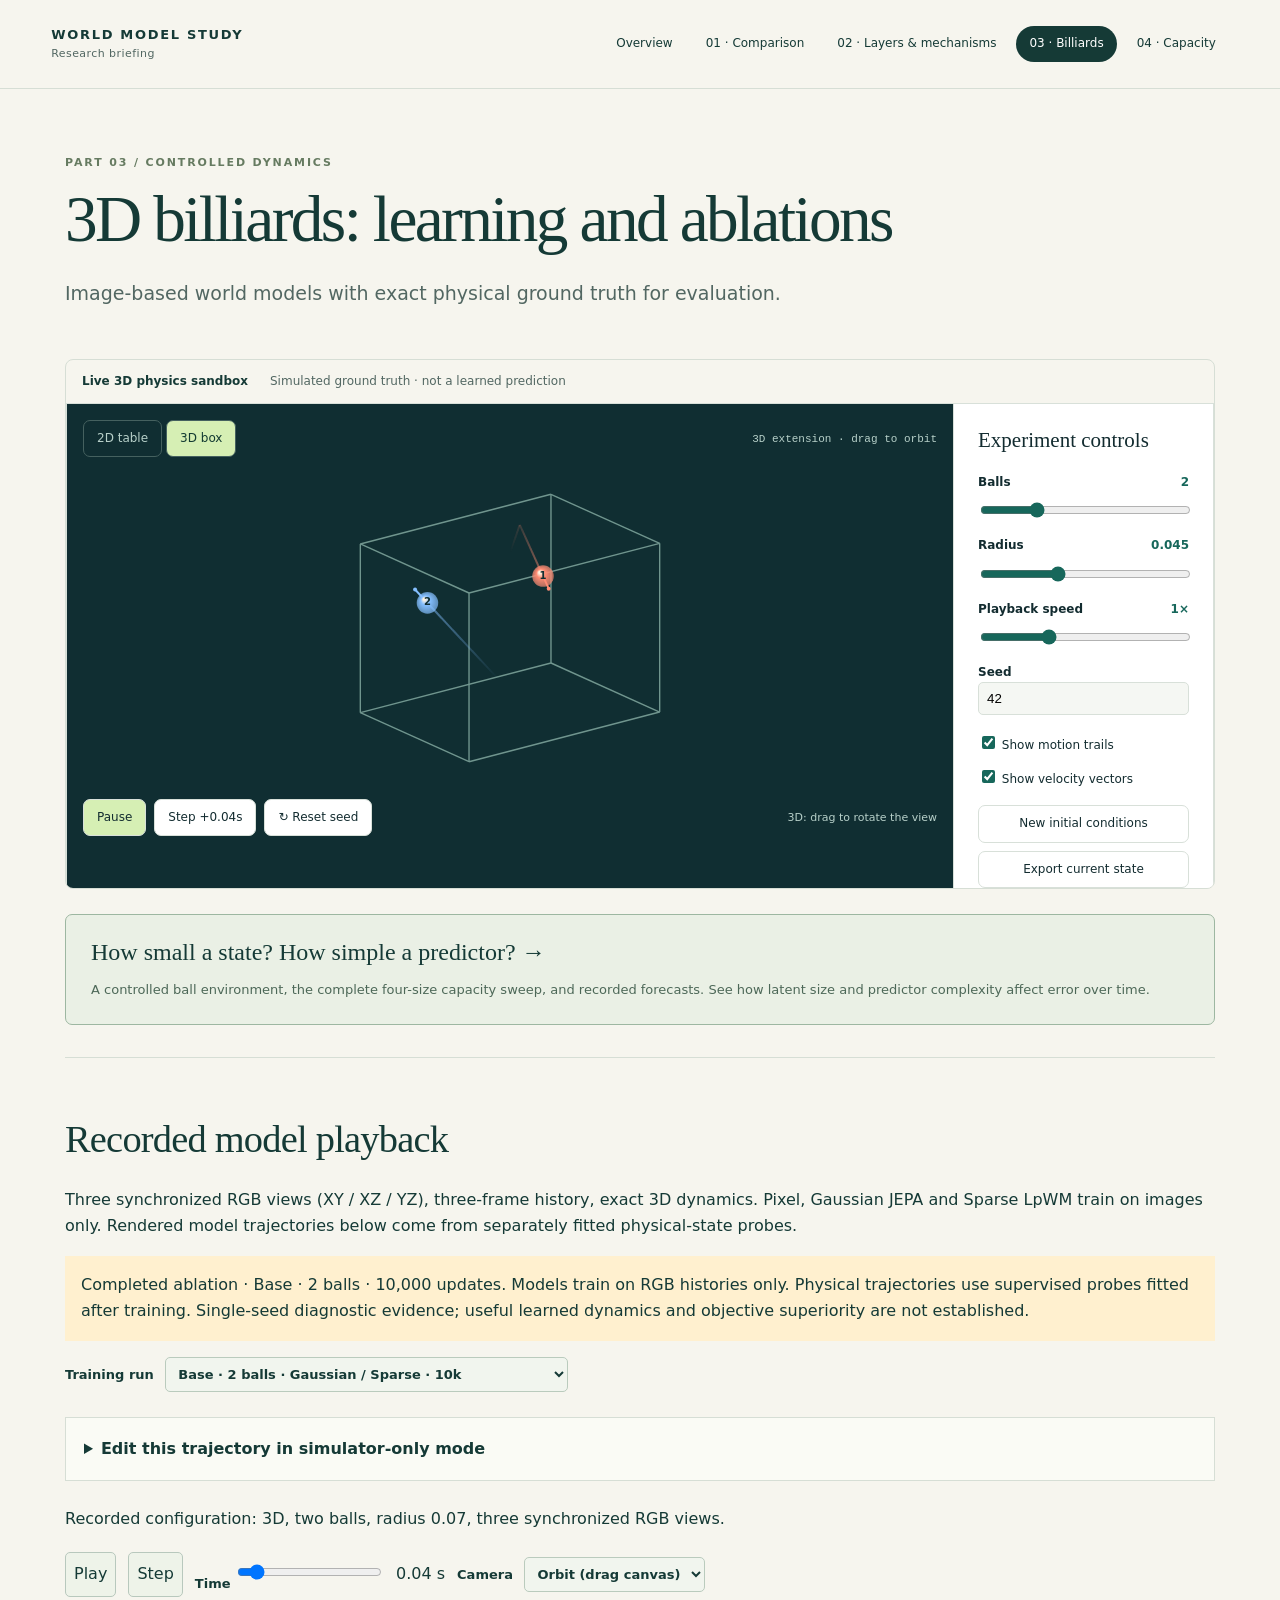
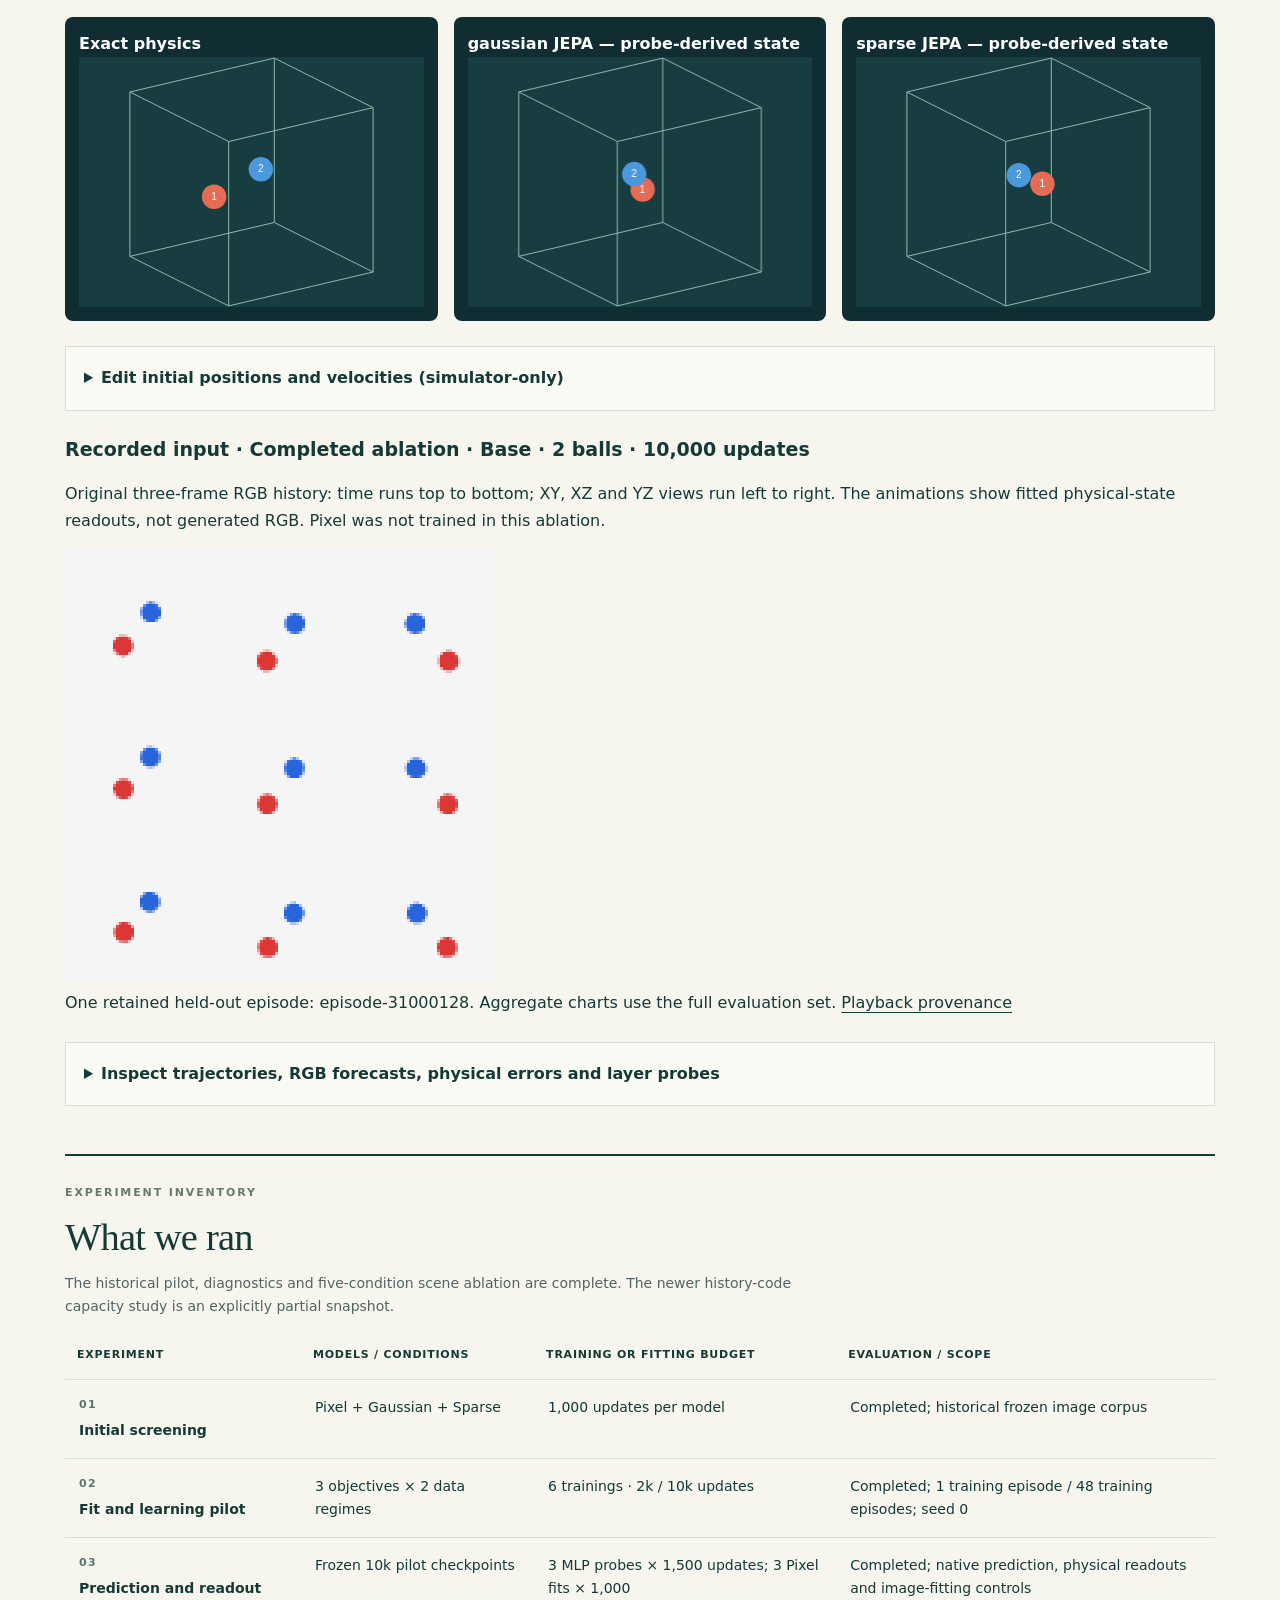
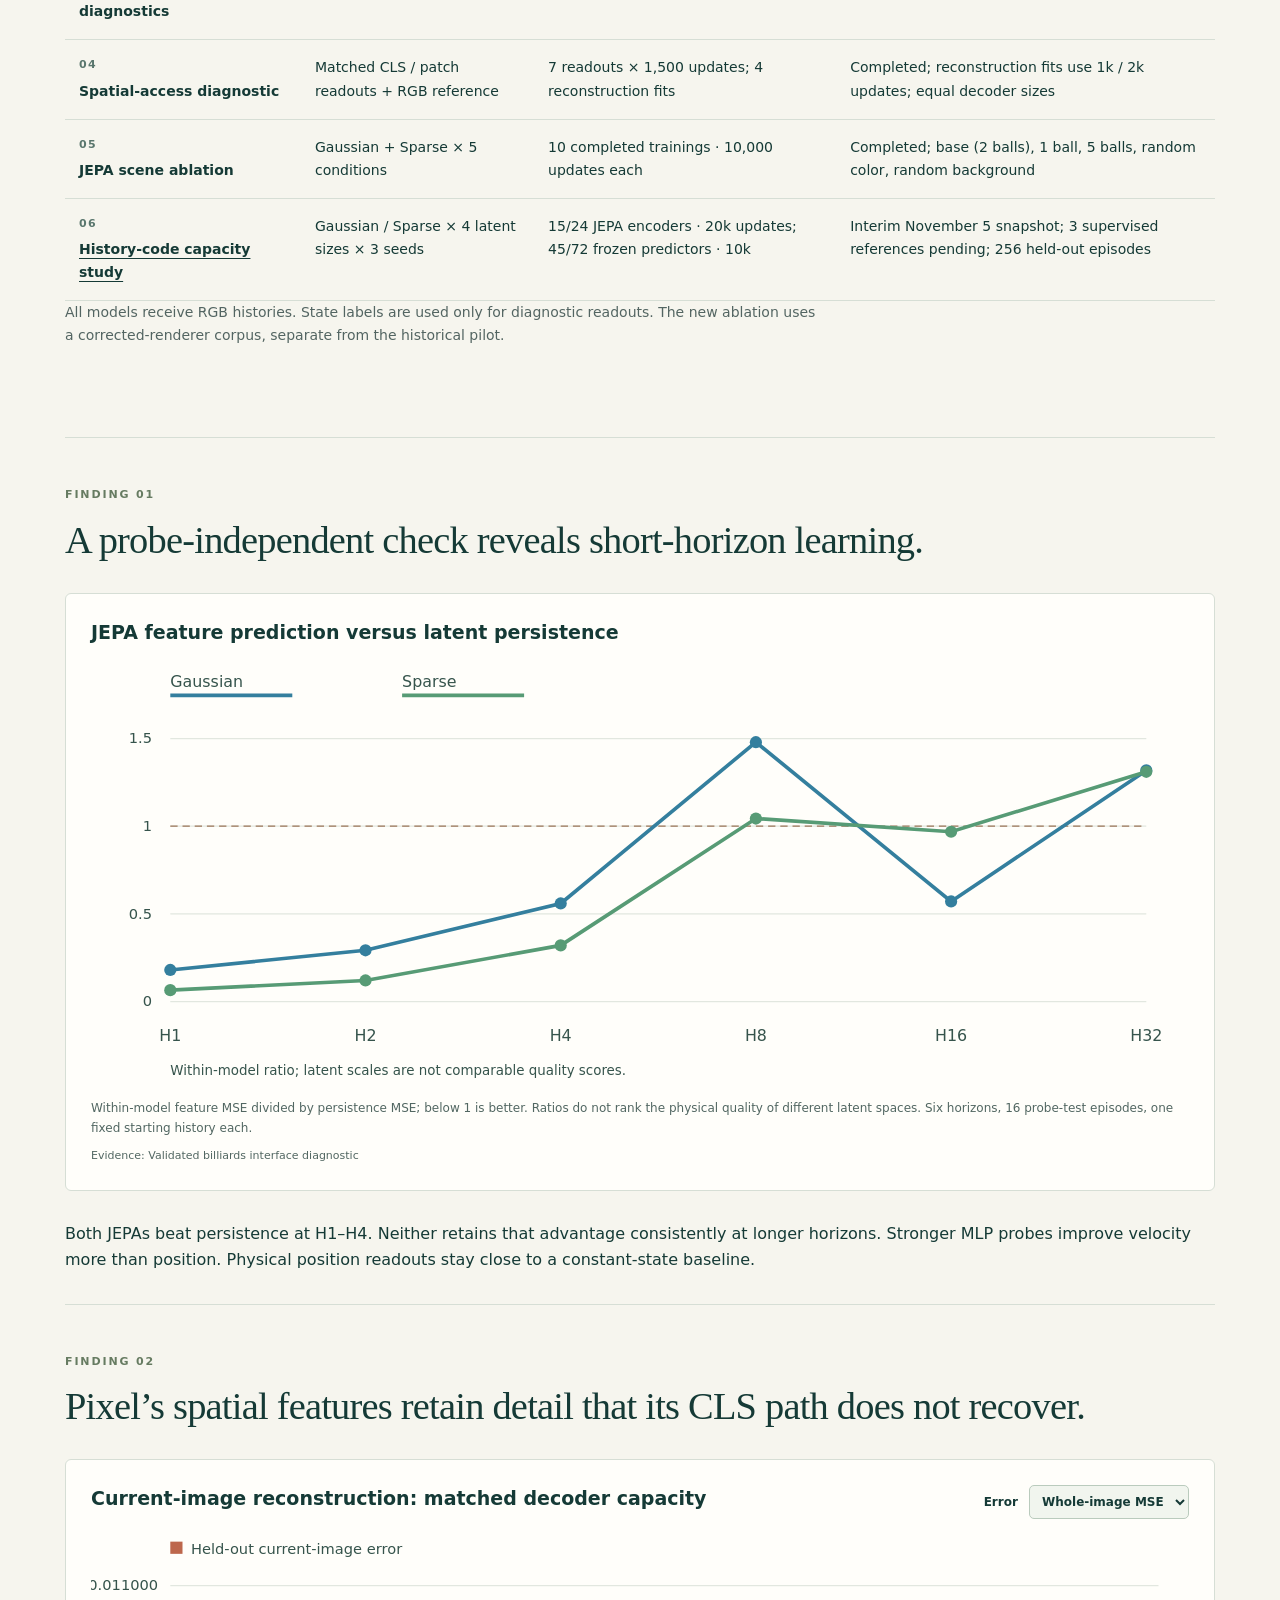
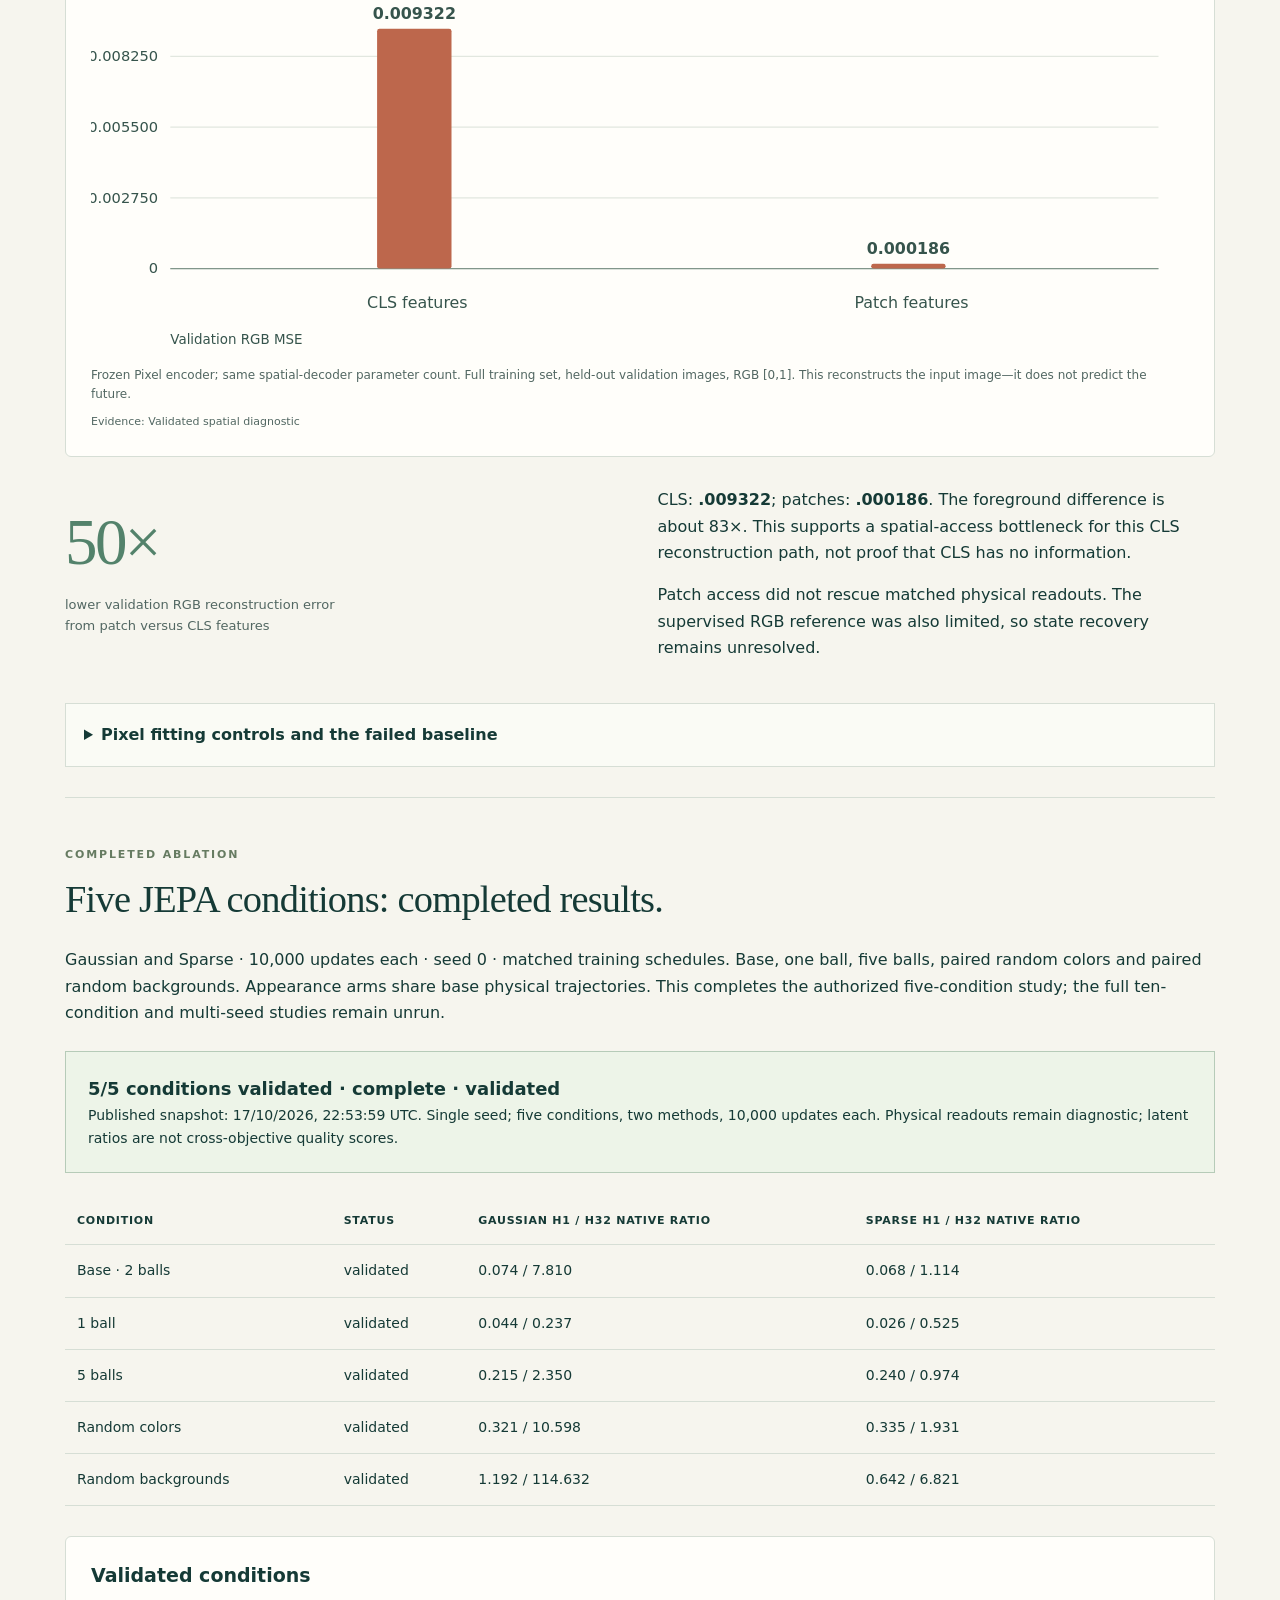
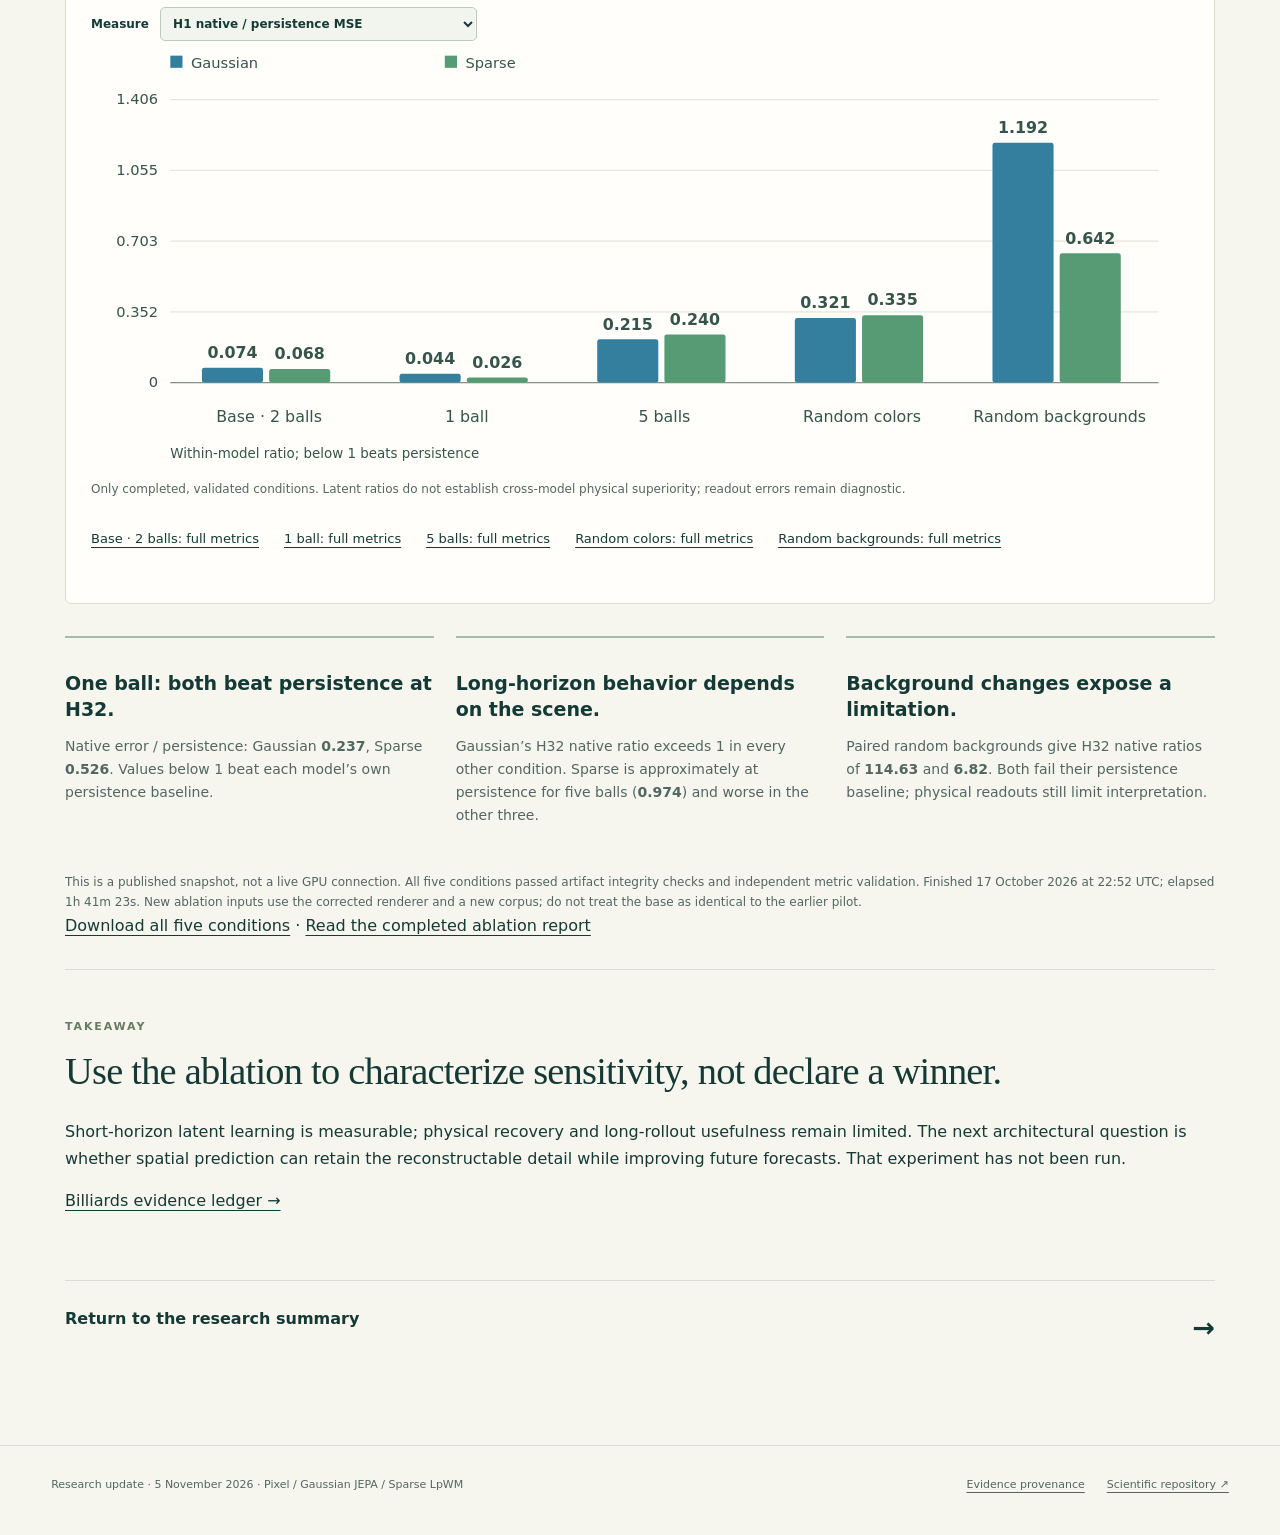
==== commit b25d9743: "Explain environment, latent size and predictor capacity with recorded results Add the completed four" ====
--- a/billiards.html
+++ b/billiards.html
@@ -1 +1 @@
-<!doctype html><html lang="en"><head><meta charset="utf-8"><meta name="viewport" content="width=device-width,initial-scale=1"><title>3D billiards: learning and ablations · World Models</title><link rel="stylesheet" href="review.css?v=priority-playback-4"></head><body data-page="billiards"><a class="skip" href="#main">Skip to content</a><header><a class="wordmark" href="index.html">WORLD MODEL STUDY<span>Research briefing</span></a><nav aria-label="Research chapters"><a data-page="index" href="index.html">Overview</a><a data-page="comparison" href="comparison.html">01 · Comparison</a><a data-page="layers" href="layers.html">02 · Layers & mechanisms</a><a data-page="billiards" href="billiards.html">03 · Billiards</a></nav></header><main id="main"><div class="hero"><p class="eyebrow">Part 03 / controlled dynamics</p><h1>3D billiards: learning and ablations</h1><p class="lead">Image-based world models with exact physical ground truth for evaluation.</p></div><section class="live-demo" aria-label="Live physics sandbox"><div class="live-caption"><strong>Live 3D physics sandbox</strong><span>Simulated ground truth · not a learned prediction</span></div><iframe src="simulator.html?embed=1" title="Interactive 3D billiards physics sandbox" loading="eager"></iframe></section><section id="playback" class="research-dashboard"><h2>Recorded model playback</h2><p>Three synchronized RGB views (XY / XZ / YZ), three-frame history, exact 3D dynamics. Pixel, Gaussian JEPA and Sparse LpWM train on images only. Rendered model trajectories below come from separately fitted physical-state probes.</p><p id="status" class="warning">Loading recorded model comparisons…</p><label>Training run <select id="run"><optgroup label="Completed five-condition ablation"><option value="priority-base">Base · 2 balls · Gaussian / Sparse · 10k</option><option value="priority-n1">1 ball · Gaussian / Sparse · 10k</option><option value="priority-n5">5 balls · Gaussian / Sparse · 10k</option><option value="priority-random-color">Random colors · Gaussian / Sparse · 10k</option><option value="priority-random-background">Random backgrounds · Gaussian / Sparse · 10k</option></optgroup><optgroup label="Earlier three-objective runs"><option value="learning">Completed pilot · 10,000 updates · 48 episodes</option><option value="tiny">Fit check · 2,000 updates · 1 episode</option><option value="screening">Initial screening · 1,000 updates · 48 episodes</option></optgroup></select></label><details class="sandbox-options"><summary>Edit this trajectory in simulator-only mode</summary><div class="controls"><label>Mode <select id="mode"><option value="results">Recorded model comparison</option><option value="sandbox">Editable physics sandbox</option></select></label><label>Dimension <select id="dim"><option value="3">3D</option><option value="2">2D baseline</option></select></label><label>Balls <select id="balls"><option>1</option><option selected>2</option><option>3</option><option>5</option></select></label><label>Radius <input id="radius" type="number" value="0.07" min="0.02" max="0.12" step="0.01"></label><label>Appearance <select id="appearance"><option value="unique">Unique colors</option><option value="same">Same color</option><option value="background">Dark background</option></select></label><button id="reset">Reset</button></div></details><p id="scope">Saved results use the exact recorded configuration. Changing a setting switches to simulator-only mode.</p><div class="controls"><button id="play">Play</button><button id="step">Step</button><label>Time <input type="range" id="scrub" min="0" max="32" value="0"></label><output id="time">0.00 s</output><label>Camera <select id="camera"><option value="orbit">Orbit (drag canvas)</option><option value="xy">XY</option><option value="xz">XZ</option><option value="yz">YZ</option></select></label></div><section class="panels" id="panels"></section><p id="events"></p><details><summary>Edit initial positions and velocities (simulator-only)</summary><p>JSON q/v arrays in table units and units/s. Edits reset the trajectory. In XY view, drag a ball to edit x/y; its depth stays fixed.</p><textarea id="state"></textarea><button id="apply">Apply state</button></details><section id="pilot-summary" aria-label="Completed pilot image evaluation"></section><details id="technical-diagnostics"><summary>Inspect trajectories, RGB forecasts, physical errors and layer probes</summary><section id="diagnostics" aria-label="Representation and prediction analysis"><p>Loading diagnostic evidence…</p></section><h2>Physical forecast errors</h2><p>Evaluation on the same held-out states. Solid lines show predicted rollouts; dashed lines show probes applied to features of actual future images. Their comparison helps locate limitations in prediction and state recovery.</p><label>Metric <select id="metric"><option value="position_rmse">Position RMSE</option><option value="velocity_rmse">Velocity RMSE</option></select></label><label>Methods <select id="methods"><option value="all">All three objectives</option><option value="jepa">Gaussian and Sparse</option></select></label><canvas id="curve" class="plot"></canvas><h2>Privileged reference diagnostics</h2><p>These references use physical-state supervision. They are not image-only world models. Invalid estimated states are rejected, not clamped; valid-subset errors are selection-biased.</p><div id="references"></div><h2>Layer-wise frozen history probes</h2><label>Layer <select id="probe-layer"></select></label><div id="probe"></div></details><p id="error" role="alert"></p></section><section id="experiment-inventory" class="run-inventory" aria-label="Experiment inventory"><p class="eyebrow">Experiment inventory</p><h2>What we ran</h2><p class="inventory-note">The pilot, diagnostics and five-condition JEPA ablation are complete. All ten ablation trainings and five evaluations are validated.</p><div class="table-wrap"><table><thead><tr><th>Experiment</th><th>Models / conditions</th><th>Training or fitting budget</th><th>Evaluation / scope</th></tr></thead><tbody><tr><th scope="row"><span class="run-number">01</span>Initial screening</th><td>Pixel + Gaussian + Sparse</td><td>1,000 updates per model</td><td>Completed; historical frozen image corpus</td></tr><tr><th scope="row"><span class="run-number">02</span>Fit and learning pilot</th><td>3 objectives × 2 data regimes</td><td>6 trainings · 2k / 10k updates</td><td>Completed; 1 training episode / 48 training episodes; seed 0</td></tr><tr><th scope="row"><span class="run-number">03</span>Prediction and readout diagnostics</th><td>Frozen 10k pilot checkpoints</td><td>3 MLP probes × 1,500 updates; 3 Pixel fits × 1,000</td><td>Completed; native prediction, physical readouts and image-fitting controls</td></tr><tr><th scope="row"><span class="run-number">04</span>Spatial-access diagnostic</th><td>Matched CLS / patch readouts + RGB reference</td><td>7 readouts × 1,500 updates; 4 reconstruction fits</td><td>Completed; reconstruction fits use 1k / 2k updates; equal decoder sizes</td></tr><tr><th scope="row"><span class="run-number">05</span>JEPA scene ablation</th><td>Gaussian + Sparse × 5 conditions</td><td>10 completed trainings · 10,000 updates each</td><td>Completed; base (2 balls), 1 ball, 5 balls, random color, random background</td></tr></tbody></table></div><p class="inventory-note">All models receive RGB histories. State labels are used only for diagnostic readouts. The new ablation uses a corrected-renderer corpus, separate from the historical pilot.</p></section><section class="chapter-section"><p class="eyebrow">Finding 01</p><h2>A probe-independent check reveals short-horizon learning.</h2><article class="chart-card"><div class="chart-heading"><h3>JEPA feature prediction versus latent persistence</h3></div><div id="native" class="chart" aria-live="polite"></div><p class="caption">Within-model feature MSE divided by persistence MSE; below 1 is better. Ratios do not rank the physical quality of different latent spaces. Six horizons, 16 probe-test episodes, one fixed starting history each.</p><p class="source">Evidence: Validated billiards interface diagnostic</p></article><p>Both JEPAs beat persistence at H1–H4. Neither retains that advantage consistently at longer horizons. Stronger MLP probes improve velocity more than position. Physical position readouts stay close to a constant-state baseline.</p></section><section class="chapter-section"><p class="eyebrow">Finding 02</p><h2>Pixel’s spatial features retain detail that its CLS path does not recover.</h2><article class="chart-card"><div class="chart-heading"><h3>Current-image reconstruction: matched decoder capacity</h3><label>Error <select id="recon-metric"><option value="mse">Whole-image MSE</option><option value="foreground_mse">Foreground MSE</option></select></label></div><div id="reconstruction" class="chart" aria-live="polite"></div><p class="caption">Frozen Pixel encoder; same spatial-decoder parameter count. Full training set, held-out validation images, RGB [0,1]. This reconstructs the input image—it does not predict the future.</p><p class="source">Evidence: Validated spatial diagnostic</p></article><div class="split"><div class="stat"><strong>50×</strong><span>lower validation RGB reconstruction error from patch versus CLS features</span></div><div><p>CLS: <strong>.009322</strong>; patches: <strong>.000186</strong>. The foreground difference is about 83×. This supports a spatial-access bottleneck for this CLS reconstruction path, not proof that CLS has no information.</p><p>Patch access did not rescue matched physical readouts. The supervised RGB reference was also limited, so state recovery remains unresolved.</p></div></div><details><summary>Pixel fitting controls and the failed baseline</summary><p>At 10k updates, future-image MSE .009202 is about10.7× persistence (.000864). On16 fixed training windows, further end-to-end fitting reaches .003368, decoder-only .007142, and free-code+decoder .003408; persistence is .000652. Those fitting controls are memorization diagnostics, not held-out improvements.</p></details></section><section class="chapter-section"><p class="eyebrow">Completed ablation</p><h2>Five JEPA conditions: completed results.</h2><p>Gaussian and Sparse · 10,000 updates each · seed 0 · matched training schedules. Base, one ball, five balls, paired random colors and paired random backgrounds. Appearance arms share base physical trajectories. This completes the authorized five-condition study; the full ten-condition and multi-seed studies remain unrun.</p><div class="run-status" id="run-status">Loading saved run status…</div><div id="ablation-results"></div><div class="findings"><article class="finding"><h3>One ball: both beat persistence at H32.</h3><p>Native error / persistence: Gaussian <strong>0.237</strong>, Sparse <strong>0.526</strong>. Values below 1 beat each model’s own persistence baseline.</p></article><article class="finding"><h3>Long-horizon behavior depends on the scene.</h3><p>Gaussian’s H32 native ratio exceeds 1 in every other condition. Sparse is approximately at persistence for five balls (<strong>0.974</strong>) and worse in the other three.</p></article><article class="finding"><h3>Background changes expose a limitation.</h3><p>Paired random backgrounds give H32 native ratios of <strong>114.63</strong> and <strong>6.82</strong>. Both fail their persistence baseline; physical readouts still limit interpretation.</p></article></div><p class="caption">This is a published snapshot, not a live GPU connection. All five conditions passed artifact integrity checks and independent metric validation. Finished 17 October 2026 at 22:52 UTC; elapsed 1h 41m 23s. New ablation inputs use the corrected renderer and a new corpus; do not treat the base as identical to the earlier pilot.</p><a href="results/jepa-priority.json">Download all five conditions</a> · <a href="review-data/jepa-priority-results.md">Read the completed ablation report</a></section><section class="chapter-section"><p class="eyebrow">Takeaway</p><h2>Use the ablation to characterize sensitivity, not declare a winner.</h2><p>Short-horizon latent learning is measurable; physical recovery and long-rollout usefulness remain limited. The next architectural question is whether spatial prediction can retain the reconstructable detail while improving future forecasts. That experiment has not been run.</p><a href="evidence.html#billiards">Billiards evidence ledger →</a></section><a class="next" href="index.html">Return to the research summary <span>→</span></a></main><footer><p>Research update · 17 October 2026 · Pixel / Gaussian JEPA / Sparse LpWM</p><a href="review-data/provenance.json">Evidence provenance</a><a href="https://github.com/henry550xz/jepa-worldmodel-comparison">Scientific repository ↗</a></footer><script type="module" src="review.mjs"></script><script type="module" src="research.mjs?v=priority-playback-4"></script></body></html>+<!doctype html><html lang="en"><head><meta charset="utf-8"><meta name="viewport" content="width=device-width,initial-scale=1"><title>3D billiards: learning and ablations · World Models</title><link rel="stylesheet" href="review.css?v=priority-playback-4"><link rel="stylesheet" href="capacity.css?v=1"></head><body data-page="billiards"><a class="skip" href="#main">Skip to content</a><header><a class="wordmark" href="index.html">WORLD MODEL STUDY<span>Research briefing</span></a><nav aria-label="Research chapters"><a data-page="index" href="index.html">Overview</a><a data-page="comparison" href="comparison.html">01 · Comparison</a><a data-page="layers" href="layers.html">02 · Layers & mechanisms</a><a data-page="billiards" href="billiards.html">03 · Billiards</a><a href="capacity.html">04 · Capacity</a></nav></header><main id="main"><div class="hero"><p class="eyebrow">Part 03 / controlled dynamics</p><h1>3D billiards: learning and ablations</h1><p class="lead">Image-based world models with exact physical ground truth for evaluation.</p></div><section class="live-demo" aria-label="Live physics sandbox"><div class="live-caption"><strong>Live 3D physics sandbox</strong><span>Simulated ground truth · not a learned prediction</span></div><iframe src="simulator.html?embed=1" title="Interactive 3D billiards physics sandbox" loading="eager"></iframe></section><a href="capacity.html" class="cap-published-link"><strong>How small a state? How simple a predictor? →</strong><span>A controlled ball environment, the complete four-size capacity sweep, and recorded forecasts. See how latent size and predictor complexity affect error over time.</span></a><section id="playback" class="research-dashboard"><h2>Recorded model playback</h2><p>Three synchronized RGB views (XY / XZ / YZ), three-frame history, exact 3D dynamics. Pixel, Gaussian JEPA and Sparse LpWM train on images only. Rendered model trajectories below come from separately fitted physical-state probes.</p><p id="status" class="warning">Loading recorded model comparisons…</p><label>Training run <select id="run"><optgroup label="Completed five-condition ablation"><option value="priority-base">Base · 2 balls · Gaussian / Sparse · 10k</option><option value="priority-n1">1 ball · Gaussian / Sparse · 10k</option><option value="priority-n5">5 balls · Gaussian / Sparse · 10k</option><option value="priority-random-color">Random colors · Gaussian / Sparse · 10k</option><option value="priority-random-background">Random backgrounds · Gaussian / Sparse · 10k</option></optgroup><optgroup label="Earlier three-objective runs"><option value="learning">Completed pilot · 10,000 updates · 48 episodes</option><option value="tiny">Fit check · 2,000 updates · 1 episode</option><option value="screening">Initial screening · 1,000 updates · 48 episodes</option></optgroup></select></label><details class="sandbox-options"><summary>Edit this trajectory in simulator-only mode</summary><div class="controls"><label>Mode <select id="mode"><option value="results">Recorded model comparison</option><option value="sandbox">Editable physics sandbox</option></select></label><label>Dimension <select id="dim"><option value="3">3D</option><option value="2">2D baseline</option></select></label><label>Balls <select id="balls"><option>1</option><option selected>2</option><option>3</option><option>5</option></select></label><label>Radius <input id="radius" type="number" value="0.07" min="0.02" max="0.12" step="0.01"></label><label>Appearance <select id="appearance"><option value="unique">Unique colors</option><option value="same">Same color</option><option value="background">Dark background</option></select></label><button id="reset">Reset</button></div></details><p id="scope">Saved results use the exact recorded configuration. Changing a setting switches to simulator-only mode.</p><div class="controls"><button id="play">Play</button><button id="step">Step</button><label>Time <input type="range" id="scrub" min="0" max="32" value="0"></label><output id="time">0.00 s</output><label>Camera <select id="camera"><option value="orbit">Orbit (drag canvas)</option><option value="xy">XY</option><option value="xz">XZ</option><option value="yz">YZ</option></select></label></div><section class="panels" id="panels"></section><p id="events"></p><details><summary>Edit initial positions and velocities (simulator-only)</summary><p>JSON q/v arrays in table units and units/s. Edits reset the trajectory. In XY view, drag a ball to edit x/y; its depth stays fixed.</p><textarea id="state"></textarea><button id="apply">Apply state</button></details><section id="pilot-summary" aria-label="Completed pilot image evaluation"></section><details id="technical-diagnostics"><summary>Inspect trajectories, RGB forecasts, physical errors and layer probes</summary><section id="diagnostics" aria-label="Representation and prediction analysis"><p>Loading diagnostic evidence…</p></section><h2>Physical forecast errors</h2><p>Evaluation on the same held-out states. Solid lines show predicted rollouts; dashed lines show probes applied to features of actual future images. Their comparison helps locate limitations in prediction and state recovery.</p><label>Metric <select id="metric"><option value="position_rmse">Position RMSE</option><option value="velocity_rmse">Velocity RMSE</option></select></label><label>Methods <select id="methods"><option value="all">All three objectives</option><option value="jepa">Gaussian and Sparse</option></select></label><canvas id="curve" class="plot"></canvas><h2>Privileged reference diagnostics</h2><p>These references use physical-state supervision. They are not image-only world models. Invalid estimated states are rejected, not clamped; valid-subset errors are selection-biased.</p><div id="references"></div><h2>Layer-wise frozen history probes</h2><label>Layer <select id="probe-layer"></select></label><div id="probe"></div></details><p id="error" role="alert"></p></section><section id="experiment-inventory" class="run-inventory" aria-label="Experiment inventory"><p class="eyebrow">Experiment inventory</p><h2>What we ran</h2><p class="inventory-note">The historical pilot, diagnostics and five-condition scene ablation are complete. The newer history-code capacity study is an explicitly partial snapshot.</p><div class="table-wrap"><table><thead><tr><th>Experiment</th><th>Models / conditions</th><th>Training or fitting budget</th><th>Evaluation / scope</th></tr></thead><tbody><tr><th scope="row"><span class="run-number">01</span>Initial screening</th><td>Pixel + Gaussian + Sparse</td><td>1,000 updates per model</td><td>Completed; historical frozen image corpus</td></tr><tr><th scope="row"><span class="run-number">02</span>Fit and learning pilot</th><td>3 objectives × 2 data regimes</td><td>6 trainings · 2k / 10k updates</td><td>Completed; 1 training episode / 48 training episodes; seed 0</td></tr><tr><th scope="row"><span class="run-number">03</span>Prediction and readout diagnostics</th><td>Frozen 10k pilot checkpoints</td><td>3 MLP probes × 1,500 updates; 3 Pixel fits × 1,000</td><td>Completed; native prediction, physical readouts and image-fitting controls</td></tr><tr><th scope="row"><span class="run-number">04</span>Spatial-access diagnostic</th><td>Matched CLS / patch readouts + RGB reference</td><td>7 readouts × 1,500 updates; 4 reconstruction fits</td><td>Completed; reconstruction fits use 1k / 2k updates; equal decoder sizes</td></tr><tr><th scope="row"><span class="run-number">05</span>JEPA scene ablation</th><td>Gaussian + Sparse × 5 conditions</td><td>10 completed trainings · 10,000 updates each</td><td>Completed; base (2 balls), 1 ball, 5 balls, random color, random background</td></tr><tr><th scope="row"><span class="run-number">06</span><a href="capacity.html">History-code capacity study</a></th><td>Gaussian / Sparse × 4 latent sizes × 3 seeds</td><td>15/24 JEPA encoders · 20k updates; 45/72 frozen predictors · 10k</td><td>Interim November 5 snapshot; 3 supervised references pending; 256 held-out episodes</td></tr></tbody></table></div><p class="inventory-note">All models receive RGB histories. State labels are used only for diagnostic readouts. The new ablation uses a corrected-renderer corpus, separate from the historical pilot.</p></section><section class="chapter-section"><p class="eyebrow">Finding 01</p><h2>A probe-independent check reveals short-horizon learning.</h2><article class="chart-card"><div class="chart-heading"><h3>JEPA feature prediction versus latent persistence</h3></div><div id="native" class="chart" aria-live="polite"></div><p class="caption">Within-model feature MSE divided by persistence MSE; below 1 is better. Ratios do not rank the physical quality of different latent spaces. Six horizons, 16 probe-test episodes, one fixed starting history each.</p><p class="source">Evidence: Validated billiards interface diagnostic</p></article><p>Both JEPAs beat persistence at H1–H4. Neither retains that advantage consistently at longer horizons. Stronger MLP probes improve velocity more than position. Physical position readouts stay close to a constant-state baseline.</p></section><section class="chapter-section"><p class="eyebrow">Finding 02</p><h2>Pixel’s spatial features retain detail that its CLS path does not recover.</h2><article class="chart-card"><div class="chart-heading"><h3>Current-image reconstruction: matched decoder capacity</h3><label>Error <select id="recon-metric"><option value="mse">Whole-image MSE</option><option value="foreground_mse">Foreground MSE</option></select></label></div><div id="reconstruction" class="chart" aria-live="polite"></div><p class="caption">Frozen Pixel encoder; same spatial-decoder parameter count. Full training set, held-out validation images, RGB [0,1]. This reconstructs the input image—it does not predict the future.</p><p class="source">Evidence: Validated spatial diagnostic</p></article><div class="split"><div class="stat"><strong>50×</strong><span>lower validation RGB reconstruction error from patch versus CLS features</span></div><div><p>CLS: <strong>.009322</strong>; patches: <strong>.000186</strong>. The foreground difference is about 83×. This supports a spatial-access bottleneck for this CLS reconstruction path, not proof that CLS has no information.</p><p>Patch access did not rescue matched physical readouts. The supervised RGB reference was also limited, so state recovery remains unresolved.</p></div></div><details><summary>Pixel fitting controls and the failed baseline</summary><p>At 10k updates, future-image MSE .009202 is about10.7× persistence (.000864). On16 fixed training windows, further end-to-end fitting reaches .003368, decoder-only .007142, and free-code+decoder .003408; persistence is .000652. Those fitting controls are memorization diagnostics, not held-out improvements.</p></details></section><section class="chapter-section"><p class="eyebrow">Completed ablation</p><h2>Five JEPA conditions: completed results.</h2><p>Gaussian and Sparse · 10,000 updates each · seed 0 · matched training schedules. Base, one ball, five balls, paired random colors and paired random backgrounds. Appearance arms share base physical trajectories. This completes the authorized five-condition study; the full ten-condition and multi-seed studies remain unrun.</p><div class="run-status" id="run-status">Loading saved run status…</div><div id="ablation-results"></div><div class="findings"><article class="finding"><h3>One ball: both beat persistence at H32.</h3><p>Native error / persistence: Gaussian <strong>0.237</strong>, Sparse <strong>0.526</strong>. Values below 1 beat each model’s own persistence baseline.</p></article><article class="finding"><h3>Long-horizon behavior depends on the scene.</h3><p>Gaussian’s H32 native ratio exceeds 1 in every other condition. Sparse is approximately at persistence for five balls (<strong>0.974</strong>) and worse in the other three.</p></article><article class="finding"><h3>Background changes expose a limitation.</h3><p>Paired random backgrounds give H32 native ratios of <strong>114.63</strong> and <strong>6.82</strong>. Both fail their persistence baseline; physical readouts still limit interpretation.</p></article></div><p class="caption">This is a published snapshot, not a live GPU connection. All five conditions passed artifact integrity checks and independent metric validation. Finished 17 October 2026 at 22:52 UTC; elapsed 1h 41m 23s. New ablation inputs use the corrected renderer and a new corpus; do not treat the base as identical to the earlier pilot.</p><a href="results/jepa-priority.json">Download all five conditions</a> · <a href="review-data/jepa-priority-results.md">Read the completed ablation report</a></section><section class="chapter-section"><p class="eyebrow">Takeaway</p><h2>Use the ablation to characterize sensitivity, not declare a winner.</h2><p>Short-horizon latent learning is measurable; physical recovery and long-rollout usefulness remain limited. The next architectural question is whether spatial prediction can retain the reconstructable detail while improving future forecasts. That experiment has not been run.</p><a href="evidence.html#billiards">Billiards evidence ledger →</a></section><a class="next" href="index.html">Return to the research summary <span>→</span></a></main><footer><p>Research update · 5 November 2026 · Pixel / Gaussian JEPA / Sparse LpWM</p><a href="review-data/provenance.json">Evidence provenance</a><a href="https://github.com/henry550xz/jepa-worldmodel-comparison">Scientific repository ↗</a></footer><script type="module" src="review.mjs"></script><script type="module" src="research.mjs?v=priority-playback-4"></script></body></html>
--- a/capacity.css
+++ b/capacity.css
@@ -0,0 +1,5 @@
+.cap-hero{display:grid;grid-template-columns:1.25fr 1fr;gap:55px;align-items:center;max-width:none;padding-bottom:30px}.cap-hero h1{font-size:clamp(44px,5vw,72px)}.cap-stamp{font-size:12px;color:var(--muted);margin:22px 0 0}.cap-question{border-left:2px solid #9bb8a0;padding:26px;background:#eaf0e5;border-radius:0 8px 8px 0}.cap-question>span{font-size:10px;font-weight:750;letter-spacing:.15em;color:#56705c}.cap-question>p{font:25px/1.45 Georgia,serif;margin-top:15px}.cap-question p.caption{font:12px/1.7 system-ui}.cap-pipeline{display:flex;gap:9px;flex-wrap:wrap;font-size:12px;font-weight:600}.cap-pipeline span{color:#8b9c86}.cap-counts{display:grid;grid-template-columns:repeat(4,1fr);gap:15px;margin:14px 0 25px}.cap-count{padding:18px 22px;background:var(--card);border:1px solid var(--line);border-radius:7px}.cap-count strong{display:block;font:34px/1.2 Georgia,serif}.cap-count span{font-size:12px;color:var(--muted)}.cap-section{margin-top:20px}.cap-selectors{display:grid;grid-template-columns:repeat(3,minmax(0,1fr));gap:16px;background:#eaf0e5;border:1px solid var(--line);padding:20px;border-radius:8px}.cap-selectors label{display:flex;flex-direction:column;gap:5px;font-size:11px;text-transform:uppercase;letter-spacing:.07em}.cap-selectors select{display:block;width:100%;margin:0;font-size:14px;letter-spacing:normal;text-transform:none;background:var(--card)}.cap-selection{font-size:12px;color:var(--muted);margin:12px 0}.cap-play-controls,.cap-inline-controls{display:flex;gap:15px;flex-wrap:wrap;align-items:center;margin:20px 0}.cap-play-controls output{font-size:13px;font-variant-numeric:tabular-nums;min-width:100px}.cap-play-controls button,.cap-inline-controls button{font:600 12px system-ui;padding:10px 16px;border:1px solid #abc0af;background:var(--card);color:var(--ink);border-radius:5px;cursor:pointer}.cap-play-controls button:first-child{background:var(--ink);color:white;min-width:80px}.cap-time{display:flex;gap:10px;align-items:center;flex:1;min-width:190px}.cap-time input{width:100%;accent-color:#3f7a68}.cap-panels{display:grid;grid-template-columns:repeat(3,minmax(0,1fr));gap:14px}.cap-panel{background:#15383a;color:#edf5ed;border:1px solid #315b55;border-radius:8px;padding:15px;min-width:0}.cap-panel h3{font-size:14px;font-weight:650;margin-bottom:8px}.cap-panel canvas{display:block;width:100%;height:240px;touch-action:none}.cap-panel p{font-size:11px;line-height:1.55;min-height:36px;margin:7px 0 0;color:#d5e0d5}.cap-panel .cap-outside{color:#ffd0a2}.cap-raw pre{white-space:pre-wrap;overflow-wrap:anywhere;font-size:11px;max-height:240px;overflow:auto}.cap-input{display:grid;grid-template-columns:minmax(240px,.85fr) 1.15fr;gap:38px;margin-top:35px;align-items:center}.cap-input figure{margin:0}.cap-input img{display:block;image-rendering:pixelated;width:360px;max-width:100%;height:auto;border:1px solid var(--line);background:#173d40}.cap-input p{font-size:14px}.cap-input .eyebrow{font-size:11px}.cap-chart-grid{display:grid;grid-template-columns:repeat(2,minmax(0,1fr));gap:20px}.cap-chart-grid .chart-card{margin:12px 0}.cap-chart{width:100%;overflow:hidden}.cap-chart svg{display:block;width:100%;height:auto}.cap-chart text{font-family:system-ui,sans-serif;fill:#49625b;font-size:11px}.cap-chart .grid{stroke:#dce4d9;stroke-width:1}.cap-chart .seed{fill:none;stroke-width:1;opacity:.25}.cap-chart .mean{fill:none;stroke-width:2.8}.cap-legend{display:flex;gap:8px 15px;flex-wrap:wrap;font-size:11px;margin-top:10px}.cap-legend span{display:flex;align-items:center;gap:5px}.cap-legend i{display:inline-block;width:16px;border-top:3px solid var(--c)}.cap-matrices{display:grid;grid-template-columns:1fr 1fr;gap:25px}.cap-matrix{background:var(--card);border:1px solid var(--line);border-radius:8px;padding:18px;overflow:auto}.cap-matrix h3{margin-bottom:12px}.cap-matrix table{table-layout:fixed;min-width:360px}.cap-matrix th,.cap-matrix td{padding:5px;text-align:center}.cap-matrix th{font-size:11px}.cap-matrix th:first-child{width:78px;text-align:left}.cap-cell{font:600 12px/1.4 system-ui;width:100%;min-height:48px;border:0;border-radius:4px;cursor:pointer;background:var(--cell);color:var(--fg)}.cap-cell:hover{outline:2px solid #173d40;outline-offset:1px}.cap-cell:disabled{cursor:default;background:#e5e8e1;color:#6d796f;font-weight:400}.cap-cell:disabled:hover{outline:none}#cap-fit-table{margin-top:25px}#cap-fit-table td{font-variant-numeric:tabular-nums}#cap-fit-table tr[data-kind]{cursor:pointer}#cap-fit-table tr[data-kind]:hover{background:#eaf0e5}#cap-fit-table .cap-selected-row{background:#eaf0e5}#cap-error{padding:18px;background:#ffe8d3;border-left:3px solid #b86539;overflow-wrap:anywhere}#cap-provenance{font-size:13px;overflow-wrap:anywhere}#cap-provenance code{font-size:11px}.cap-published-link{display:block;padding:22px 25px;margin:25px 0;border:1px solid #9db7a1;border-radius:7px;background:#eaf0e5;text-decoration:none}.cap-published-link strong{display:block;font:24px/1.3 Georgia,serif;margin-bottom:7px}.cap-published-link span{font-size:13px;color:#4d6858}@media(max-width:900px){.cap-hero{grid-template-columns:1fr;gap:25px}.cap-panels{grid-template-columns:1fr}.cap-panel canvas{height:260px}.cap-chart-grid{grid-template-columns:1fr}.cap-counts{grid-template-columns:repeat(2,1fr)}.cap-input{gap:25px}.cap-matrices{grid-template-columns:1fr}}@media(max-width:540px){.cap-selectors{grid-template-columns:repeat(2,minmax(0,1fr));padding:14px;gap:13px}.cap-input{grid-template-columns:1fr}.cap-count{padding:14px}.cap-count strong{font-size:29px}.cap-question{padding:20px}.cap-question>p{font-size:22px}.cap-time{order:5;flex-basis:100%}.cap-hero{padding-top:35px}.cap-matrix{padding:12px}.cap-chart-grid .chart-card{padding:12px}}@media(prefers-reduced-motion:reduce){*{scroll-behavior:auto!important}}@media print{.cap-play-controls,.cap-selectors,.cap-inline-controls,.cap-raw{display:none}.cap-hero{grid-template-columns:1fr 1fr;padding-top:10px;gap:20px}.cap-panels{grid-template-columns:repeat(3,1fr)}.cap-panel{break-inside:avoid}.cap-chart-grid{grid-template-columns:1fr 1fr}.cap-counts{grid-template-columns:repeat(4,1fr)}}
+
+@media(max-width:540px){.cap-chart{overflow-x:auto}.cap-chart svg{min-width:480px}}
+
+.cap-sweep{display:grid;grid-template-columns:repeat(2,minmax(0,1fr));gap:20px}.cap-sweep .chart-card{min-width:0;margin:0}.cap-sweep h3{font-size:19px}.cap-sweep .caption{font-size:12px}@media(max-width:900px){.cap-sweep{grid-template-columns:1fr}}
